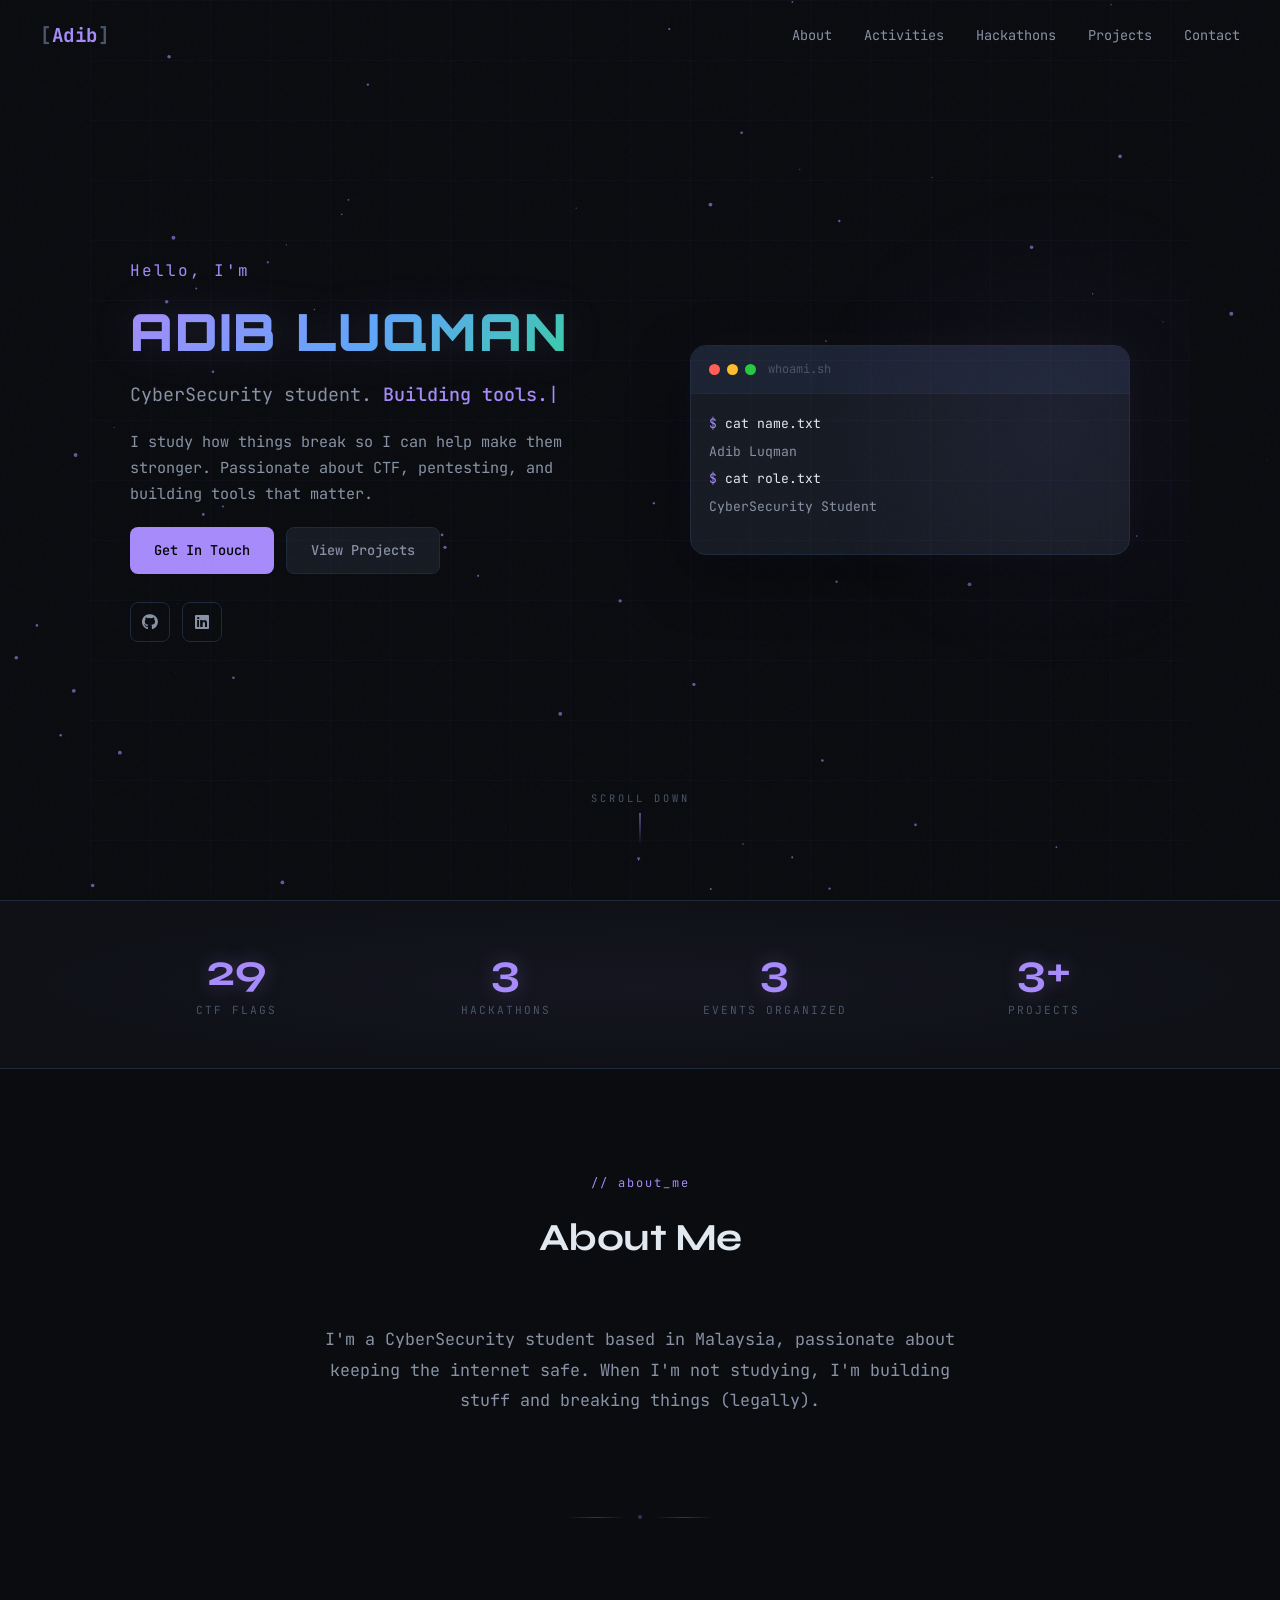
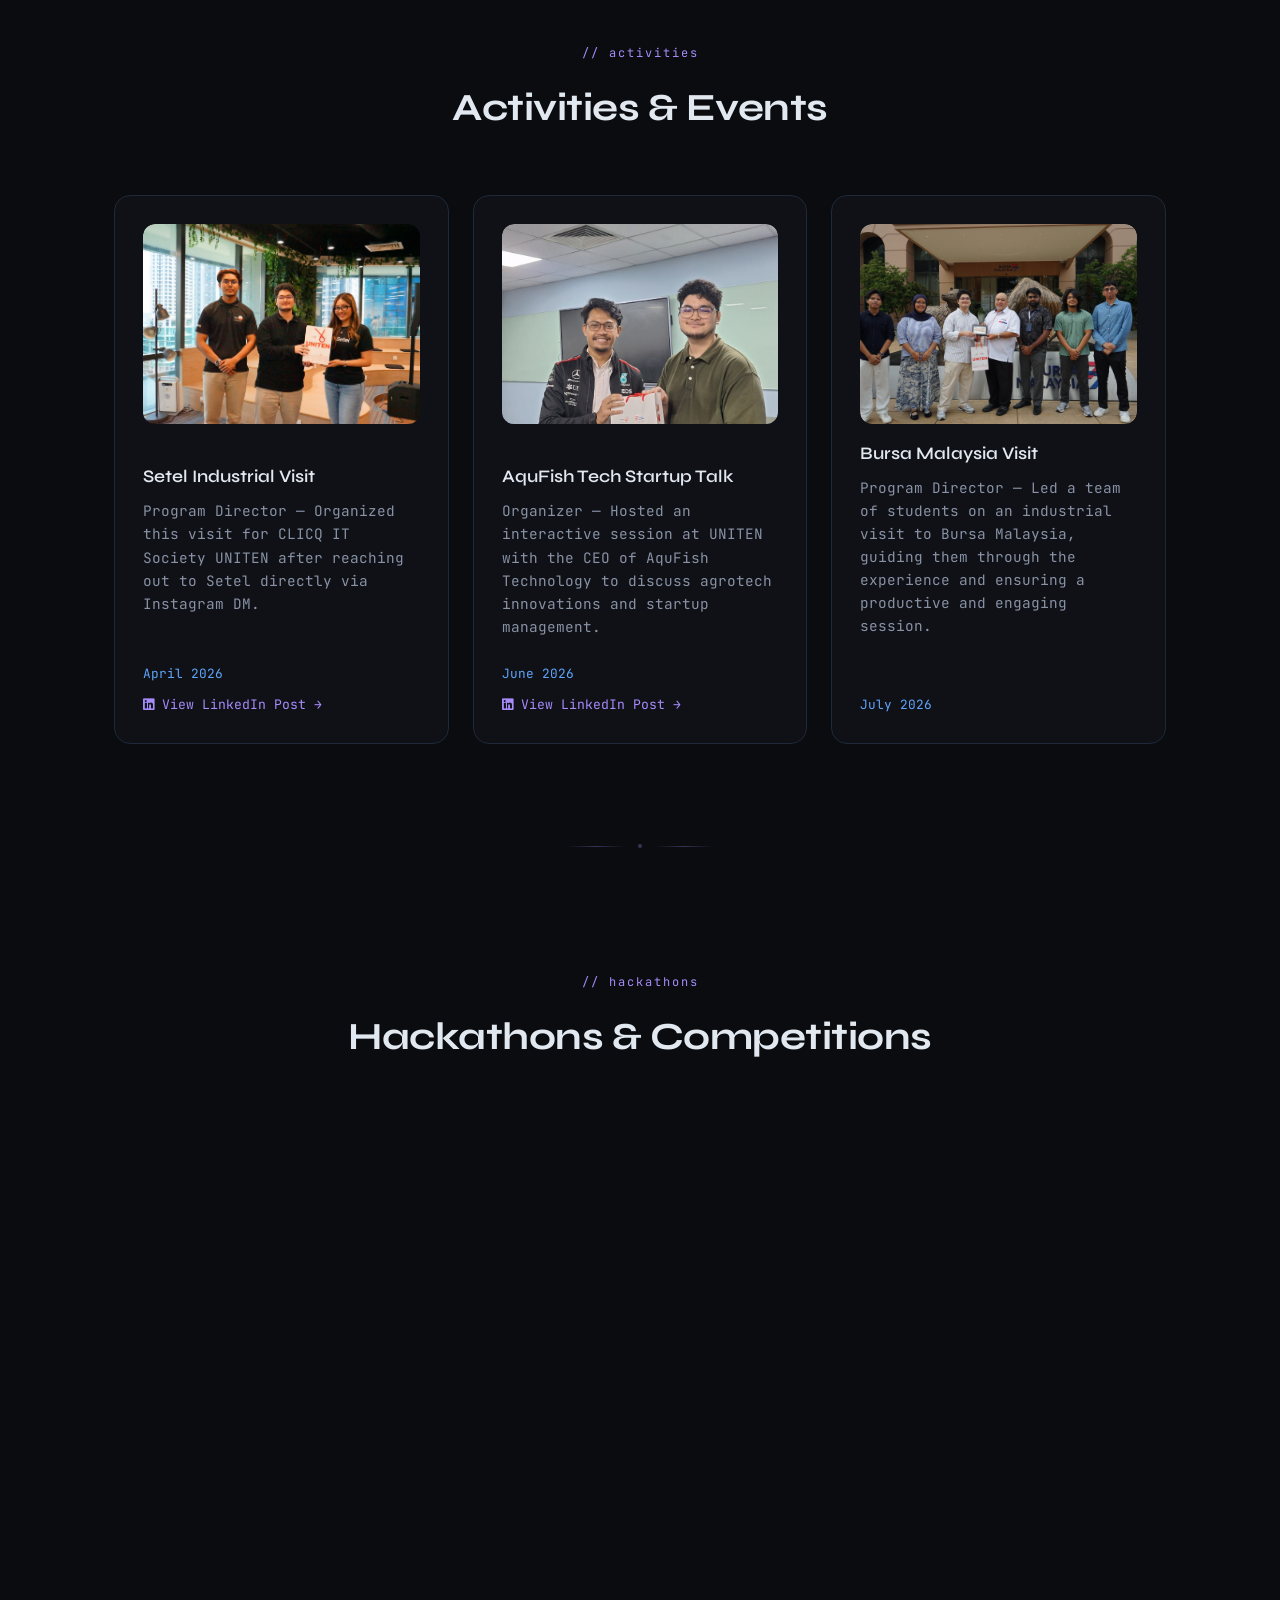
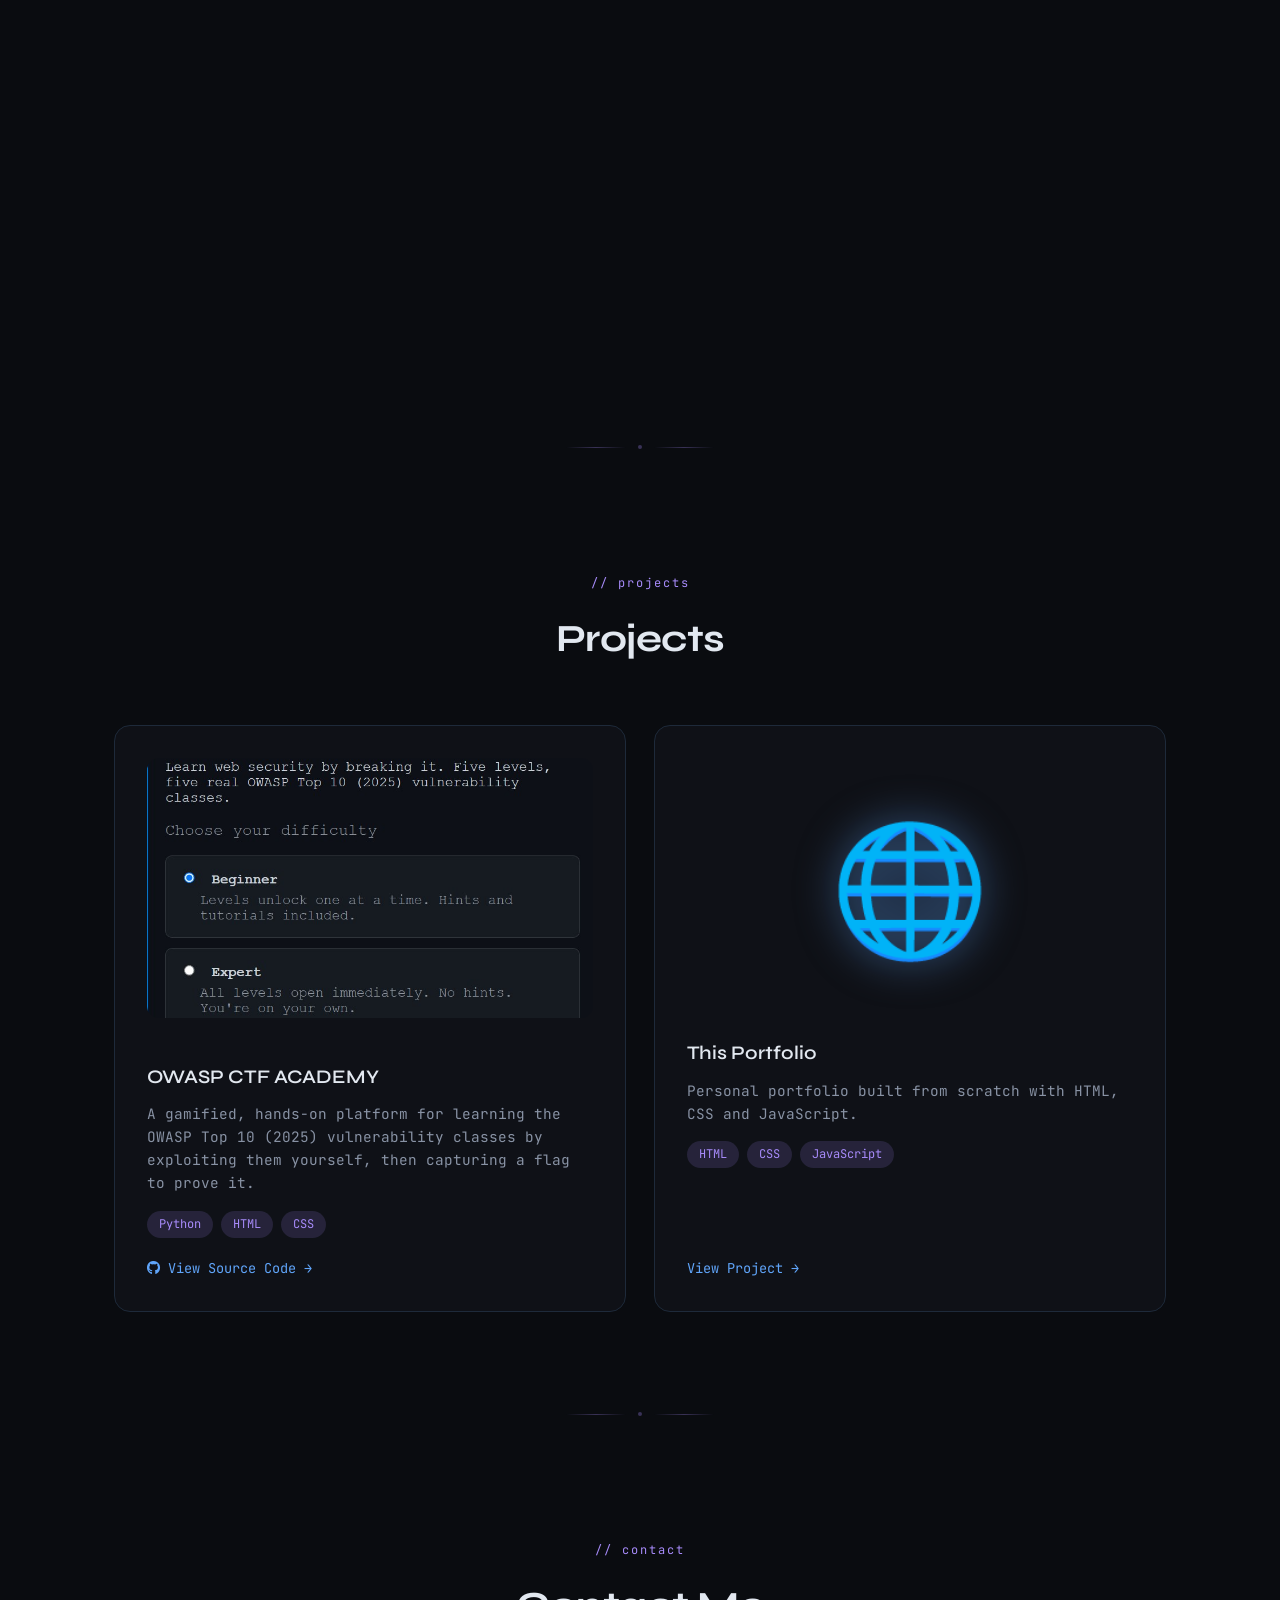
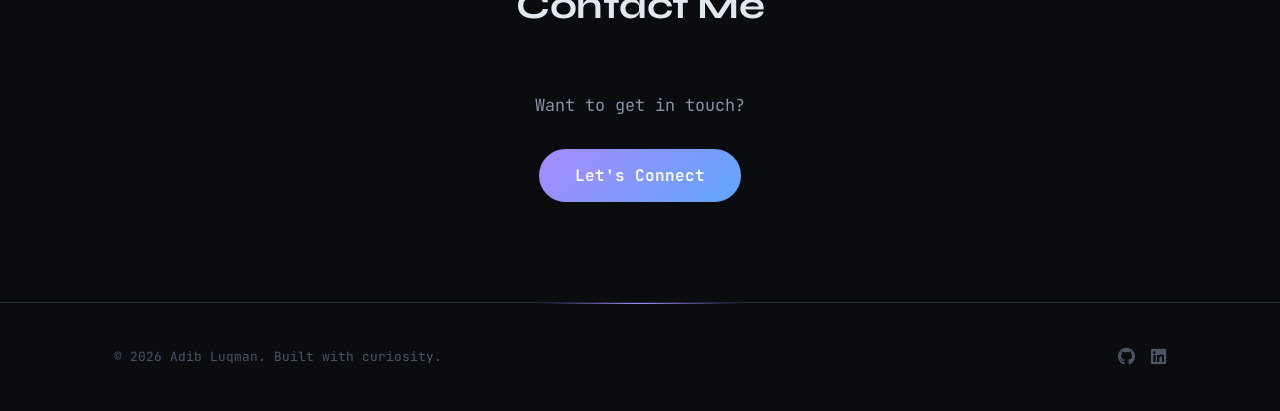
==== index.html @ 36856314 "Fix Supervity caption to Finalist" ====
<!DOCTYPE html>
<html lang="en">
<head>
  <meta charset="UTF-8">
  <meta name="viewport" content="width=device-width, initial-scale=1.0">
  <title>Adib — CyberSecurity Student</title>
  <meta name="description" content="Adib Luqman — CyberSecurity student, CTF player, and builder. Based in Malaysia.">
  <link rel="preconnect" href="https://fonts.googleapis.com">
  <link rel="preconnect" href="https://fonts.gstatic.com" crossorigin>
  <link href="https://fonts.googleapis.com/css2?family=Orbitron:wght@400;500;700;800;900&family=JetBrains+Mono:wght@400;500;700&family=Syne:wght@400;600;700;800&display=swap" rel="stylesheet">
  <link rel="stylesheet" href="https://cdnjs.cloudflare.com/ajax/libs/font-awesome/6.5.0/css/all.min.css">
  <link rel="stylesheet" href="style.css">
</head>
<body>
  <nav id="navbar">
    <span class="logo">Adib</span>
    <div class="nav-links" id="navLinks">
      <a href="#about">About</a>
      <a href="#activities">Activities</a>
      <a href="#hackathons">Hackathons</a>
      <a href="#projects">Projects</a>
      <a href="#contact">Contact</a>
    </div>
    <button class="hamburger" id="hamburger" aria-label="Toggle menu">
      <span></span>
      <span></span>
      <span></span>
    </button>
  </nav>

  <canvas id="particles"></canvas>

  <!-- HERO -->
  <section class="hero" id="hero">
    <div class="hero-grid">
      <div class="hero-text">
        <span class="hero-greeting">Hello, I'm</span>
        <h1 class="hero-name">Adib Luqman</h1>
        <p class="hero-title">CyberSecurity student. <span class="typewriter-text" id="typewriter"></span><span class="typewriter-cursor">|</span></p>
        <p class="hero-bio">I study how things break so I can help make them stronger. Passionate about CTF, pentesting, and building tools that matter.</p>
        <div class="hero-buttons">
          <a href="#contact" class="btn btn-primary">Get In Touch</a>
          <a href="#projects" class="btn btn-ghost">View Projects</a>
        </div>
        <div class="hero-social">
          <a href="https://github.com/SalmonIsFish" class="social-link" target="_blank"><i class="fab fa-github"></i></a>
          <a href="https://www.linkedin.com/in/adib-luqman-b63683273/" class="social-link" target="_blank"><i class="fab fa-linkedin"></i></a>
        </div>
      </div>
      <div class="hero-terminal">
        <div class="terminal-window">
          <div class="terminal-header">
            <div class="terminal-dots">
              <span class="dot dot-red"></span>
              <span class="dot dot-yellow"></span>
              <span class="dot dot-green"></span>
            </div>
            <span class="terminal-title">whoami.sh</span>
          </div>
          <div class="terminal-body" id="terminalBody"></div>
        </div>
      </div>
    </div>
    <div class="scroll-hint">
      scroll down
      <span class="scroll-hint-line"></span>
      <span class="scroll-hint-arrow">&#9662;</span>
    </div>
  </section>

  <!-- STATS BAR -->
  <div class="stats-bar">
    <div class="container stats-grid">
      <div class="fade-in-element">
        <div class="stat-number">29</div>
        <div class="stat-label">CTF Flags</div>
      </div>
      <div class="fade-in-element">
        <div class="stat-number">3</div>
        <div class="stat-label">Hackathons</div>
      </div>
      <div class="fade-in-element">
        <div class="stat-number">3</div>
        <div class="stat-label">Events Organized</div>
      </div>
      <div class="fade-in-element">
        <div class="stat-number">3+</div>
        <div class="stat-label">Projects</div>
      </div>
    </div>
  </div>

  <!-- ABOUT -->
  <section id="about">
    <div class="section-header fade-in-element">
      <span class="section-tag">// about_me</span>
      <h2 class="section-title">About Me</h2>
    </div>
    <p class="fade-in-element">
      I'm a CyberSecurity student based in Malaysia, passionate about 
      keeping the internet safe. When I'm not studying, I'm building 
      stuff and breaking things (legally).
    </p>
  </section>

  <div class="section-divider"><span></span></div>

  <!-- ACTIVITIES -->
  <section id="activities">
    <div class="section-header fade-in-element">
      <span class="section-tag">// activities</span>
      <h2 class="section-title">Activities & Events</h2>
    </div>
    <div class="activity-grid">
      <div class="activity-card fade-in-element">
        <div class="activity-img-wrapper lightbox-trigger" data-group="activities" data-caption="Setel Industrial Visit">
          <img src="setel-event.jpeg" alt="Setel Industrial Visit" class="activity-img">
          <div class="activity-overlay">
            <i class="fas fa-expand"></i>
            <span>View Photo</span>
          </div>
        </div>
        <h3>Setel Industrial Visit</h3>
        <p>Program Director — Organized this visit for CLICQ IT Society UNITEN after reaching out to Setel directly via Instagram DM.</p>
        <span class="activity-date">April 2026</span>
        <a href="https://www.linkedin.com/feed/update/urn:li:activity:7366636456304306176/" target="_blank" class="activity-link"><i class="fab fa-linkedin"></i> View LinkedIn Post &#8594;</a>
      </div>

      <div class="activity-card fade-in-element">
        <div class="activity-img-wrapper lightbox-trigger" data-group="activities" data-caption="AquFish Tech Startup Talk">
          <img src="aqufish-talk.png" alt="AquFish Technology Startup Talk at UNITEN" class="activity-img">
          <div class="activity-overlay">
            <i class="fas fa-expand"></i>
            <span>View Photo</span>
          </div>
        </div>
        <h3>AquFish Tech Startup Talk</h3>
        <p>Organizer — Hosted an interactive session at UNITEN with the CEO of AquFish Technology to discuss agrotech innovations and startup management.</p>
        <span class="activity-date">June 2026</span>
        <a href="https://www.linkedin.com/feed/update/urn:li:activity:7478730543300452352/" target="_blank" class="activity-link"><i class="fab fa-linkedin"></i> View LinkedIn Post &#8594;</a>
      </div>

      <div class="activity-card fade-in-element">
        <div class="bursa-scroll">
          <img src="Bursa1.JPG" alt="Bursa Malaysia industrial visit" class="activity-img lightbox-trigger" data-group="bursa" data-caption="Bursa Malaysia Visit">
          <img src="Bursa2.JPG" alt="Bursa Malaysia visit group photo" class="activity-img lightbox-trigger" data-group="bursa" data-caption="Bursa Malaysia Group Photo">
        </div>
        <h3>Bursa Malaysia Visit</h3>
        <p>Program Director — Led a team of students on an industrial visit to Bursa Malaysia, guiding them through the experience and ensuring a productive and engaging session.</p>
        <span class="activity-date">July 2026</span>
      </div>
    </div>
  </section>

  <div class="section-divider"><span></span></div>

  <!-- HACKATHONS -->
  <section id="hackathons">
    <div class="section-header fade-in-element">
      <span class="section-tag">// hackathons</span>
      <h2 class="section-title">Hackathons & Competitions</h2>
    </div>
    <div class="hackathon-grid">
      <div class="hackathon-card fade-in-element">
        <div class="activity-img-wrapper lightbox-trigger" data-group="hackathons" data-caption="Supervity Hackathon — Finalist">
          <img src="SupervityHackhaton.jpg" alt="Supervity Hackathon Project" class="project-img">
          <div class="activity-overlay">
            <i class="fas fa-expand"></i>
            <span>View Photo</span>
          </div>
        </div>
        <div class="hackathon-header">
          <span class="hackathon-icon">&#129302;</span>
          <div>
            <h3>Supervity Hackathon</h3>
            <span class="hackathon-team">Team Gamabunta</span>
          </div>
        </div>
        <p>An AI-powered command center for automating business processes with multi-agent orchestration. Built with FastAPI, Next.js, PostgreSQL, and Docker — featuring real-time dashboards, AI policy evaluation, and human-in-the-loop exception handling.</p>
        <div class="project-tags">
          <span>Python</span>
          <span>FastAPI</span>
          <span>Next.js</span>
          <span>PostgreSQL</span>
          <span>Docker</span>
        </div>
        <a href="https://github.com/SalmonIsFish/Gamabunta_SupervityHackhaton" target="_blank"><i class="fab fa-github"></i> View Source Code &#8594;</a>
      </div>

      <div class="hackathon-card fade-in-element">
        <div class="activity-img-wrapper lightbox-trigger" data-group="hackathons" data-caption="UCSI Hackathon — CTF Agent">
          <img src="UCSI_Hackhaton.jpg" alt="UCSI Hackathon Project" class="project-img">
          <div class="activity-overlay">
            <i class="fas fa-expand"></i>
            <span>View Photo</span>
          </div>
        </div>
        <div class="hackathon-header">
          <span class="hackathon-icon">&#127988;</span>
          <div>
            <h3>UCSI Hackathon</h3>
            <span class="hackathon-team">Team Gamabunta</span>
          </div>
        </div>
        <p>An autonomous CTF-solving agent built on LangGraph — combining LLM reasoning with a bounded tool-use loop, 14 vetted technique packs, and a Next.js dashboard. Captured 29 real flags across picoCTF, HackTheBox, and live competition challenges.</p>
        <div class="project-tags">
          <span>Python</span>
          <span>LangGraph</span>
          <span>Next.js</span>
          <span>LLM</span>
          <span>FastAPI</span>
        </div>
        <a href="https://github.com/SalmonIsFish/CTF_Hackhaton" target="_blank"><i class="fab fa-github"></i> View Source Code &#8594;</a>
      </div>

      <div class="hackathon-card fade-in-element">
        <div class="activity-img-wrapper lightbox-trigger" data-group="hackathons" data-caption="PromptQuest Hackathon — Sustainability Track">
          <img src="proC-hackahton.jpeg" alt="PromptQuest Hackathon Project" class="project-img">
          <div class="activity-overlay">
            <i class="fas fa-expand"></i>
            <span>View Photo</span>
          </div>
        </div>
        <div class="hackathon-header">
          <span class="hackathon-icon">&#9851;&#65039;</span>
          <div>
            <h3>PromptQuest Hackathon</h3>
            <span class="hackathon-team">Sustainability Track</span>
          </div>
        </div>
        <p>An AI-powered decision-support dashboard for Waste-to-Energy plant operations, built for the PromptQuest Hackathon under the Sustainability category.</p>
        <div class="project-tags">
          <span>Python</span>
          <span>HTML</span>
          <span>CSS</span>
          <span>JavaScript</span>
        </div>
        <a href="https://github.com/SalmonIsFish/wte-platform" target="_blank"><i class="fab fa-github"></i> View Source Code &#8594;</a>
      </div>
    </div>
  </section>

  <div class="section-divider"><span></span></div>

  <!-- PROJECTS -->
  <section id="projects">
    <div class="section-header fade-in-element">
      <span class="section-tag">// projects</span>
      <h2 class="section-title">Projects</h2>
    </div>
    <div class="project-grid">
      <div class="project-card fade-in-element">
        <div class="activity-img-wrapper lightbox-trigger" data-group="projects" data-caption="OWASP CTF Academy">
          <img src="owasp-ctf.jpeg" alt="OWASP CTF ACADEMY Project" class="project-img">
          <div class="activity-overlay">
            <i class="fas fa-expand"></i>
            <span>View Photo</span>
          </div>
        </div>
        <h3>OWASP CTF ACADEMY</h3>
        <p>A gamified, hands-on platform for learning the OWASP Top 10 (2025) vulnerability classes by exploiting them yourself, then capturing a flag to prove it.</p>
        <div class="project-tags">
          <span>Python</span>
          <span>HTML</span>
          <span>CSS</span>
        </div>
        <a href="https://github.com/SalmonIsFish/owasp-ctf-academy" target="_blank"><i class="fab fa-github"></i> View Source Code &#8594;</a>
      </div>

      <div class="project-card fade-in-element">
        <div class="project-emoji">&#127760;</div>
        <h3>This Portfolio</h3>
        <p>Personal portfolio built from scratch with HTML, CSS and JavaScript.</p>
        <div class="project-tags">
          <span>HTML</span>
          <span>CSS</span>
          <span>JavaScript</span>
        </div>
        <a href="https://github.com/SalmonIsFish" target="_blank">View Project &#8594;</a>
      </div>
    </div>
  </section>

  <div class="section-divider"><span></span></div>

  <!-- CONTACT -->
  <section id="contact">
    <div class="section-header fade-in-element">
      <span class="section-tag">// contact</span>
      <h2 class="section-title">Contact Me</h2>
    </div>
    <p class="fade-in-element">Want to get in touch?</p>
    <button id="contact-btn" class="btn btn-primary fade-in-element">Let's Connect</button>

    <div id="contact-reveal" class="contact-reveal hidden">
      <p>Email me at:</p>
      <a href="mailto:adibluqman117@gmail.com" class="contact-email">adibluqman117@gmail.com</a>
    </div>
  </section>

  <!-- FOOTER -->
  <footer class="footer">
    <div class="container footer-inner">
      <p class="footer-copy">&copy; 2026 Adib Luqman. Built with curiosity.</p>
      <div class="footer-links">
        <a href="https://github.com/SalmonIsFish" target="_blank"><i class="fab fa-github"></i></a>
        <a href="https://www.linkedin.com/in/adib-luqman-b63683273/" target="_blank"><i class="fab fa-linkedin"></i></a>
      </div>
    </div>
  </footer>

  <!-- GAME MODAL -->
  <div id="game-modal" class="modal hidden">
    <div class="modal-box">
      <h2>Wanna play a game?</h2>
      <p>Score 20 points to unlock my contact info!</p>
      <div class="modal-buttons">
        <button id="play-btn">Yes, let's go!</button>
        <button id="skip-btn">No thanks, just give me the info</button>
      </div>
    </div>
  </div>

  <!-- GAME CONTAINER -->
  <div id="game-container" class="hidden">
    <div id="game-score">Score: <span id="score-value">0</span> / 20</div>
    <div id="game-instructions">Move: WASD or Arrows | Shoot: Spacebar</div>
    <canvas id="game-canvas"></canvas>
    <button id="close-game">&#10005;</button>
  </div>

  <!-- Lightbox -->
  <div class="lightbox" id="lightbox">
    <button class="lightbox-close" id="lightbox-close">&times;</button>
    <button class="lightbox-prev" id="lightbox-prev">&#10094;</button>
    <button class="lightbox-next" id="lightbox-next">&#10095;</button>
    <div class="lightbox-content">
      <img class="lightbox-img" id="lightbox-img" src="" alt="">
    </div>
    <div class="lightbox-caption" id="lightbox-caption"></div>
    <div class="lightbox-thumbs" id="lightbox-thumbs"></div>
    <div class="lightbox-counter" id="lightbox-counter"></div>
  </div>

  <script src="script.js"></script>
</body>
</html>
---- style.css ----
@import url('https://fonts.googleapis.com/css2?family=Orbitron:wght@400;500;700;800;900&family=JetBrains+Mono:wght@400;500;700&family=Syne:wght@400;600;700;800&display=swap');

:root {
  --bg: #0a0c10;
  --bg-2: #0f1117;
  --bg-3: #161b24;
  --bg-4: #1c2333;
  --accent: #a78bfa;
  --accent-2: #60a5fa;
  --accent-dim: rgba(167, 139, 250, 0.15);
  --gold: #fbbf24;
  --text: #e2e8f0;
  --text-2: #8892a4;
  --text-3: #4a5568;
  --border: #1e2a3a;
  --border-2: #2d3748;
  --font-display: 'Syne', sans-serif;
  --font-mono: 'JetBrains Mono', monospace;
  --font-matrix: 'Orbitron', sans-serif;
  --nav-height: 72px;
  --radius: 8px;
  --radius-lg: 16px;
  --trans: 0.2s ease;
  --trans-slow: 0.4s ease;
}

*, *::before, *::after {
  margin: 0;
  padding: 0;
  box-sizing: border-box;
}

html {
  scroll-behavior: smooth;
}

body {
  background-color: var(--bg);
  color: var(--text);
  font-family: var(--font-mono);
  font-size: 1rem;
  line-height: 1.6;
  -webkit-font-smoothing: antialiased;
  position: relative;
}
body::after {
  content: '';
  position: fixed;
  inset: 0;
  background-image: url("data:image/svg+xml,%3Csvg viewBox='0 0 256 256' xmlns='http://www.w3.org/2000/svg'%3E%3Cfilter id='n'%3E%3CfeTurbulence type='fractalNoise' baseFrequency='0.9' numOctaves='4' stitchTiles='stitch'/%3E%3C/filter%3E%3Crect width='100%25' height='100%25' filter='url(%23n)' opacity='0.03'/%3E%3C/svg%3E");
  pointer-events: none;
  z-index: 0;
  opacity: 0.4;
}

a, a:visited, a:hover, a:active {
  color: inherit;
  text-decoration: none;
}

.container {
  max-width: 1100px;
  margin: 0 auto;
  padding: 0 24px;
}

/* ===== SCROLL FADE-IN ===== */
.fade-in-element {
  opacity: 0;
  transform: translateY(20px);
  transition: opacity 0.6s ease, transform 0.6s ease;
}
.fade-in-element.visible {
  opacity: 1;
  transform: translateY(0);
}

/* ===== NAVBAR ===== */
nav {
  position: fixed;
  top: 0;
  width: 100%;
  height: var(--nav-height);
  padding: 0 40px;
  display: flex;
  justify-content: space-between;
  align-items: center;
  z-index: 100;
  background: transparent;
  transition: background var(--trans-slow), border-color var(--trans-slow), backdrop-filter var(--trans-slow);
  border-bottom: 1px solid transparent;
}
nav.scrolled {
  background: rgba(10, 12, 16, 0.85);
  backdrop-filter: blur(12px);
  border-bottom: 1px solid var(--border);
}

.logo {
  font-family: var(--font-mono);
  font-size: 1.2rem;
  font-weight: 700;
  color: var(--accent);
  letter-spacing: -0.5px;
}
.logo::before { content: '['; color: var(--text-3); }
.logo::after { content: ']'; color: var(--text-3); }

.nav-links {
  display: flex;
  gap: 32px;
  align-items: center;
}
.nav-links a {
  font-family: var(--font-mono);
  font-size: 0.85rem;
  color: var(--text-2);
  transition: color var(--trans);
  position: relative;
}
.nav-links a::after {
  content: '';
  position: absolute;
  bottom: -4px;
  left: 0;
  width: 0;
  height: 1px;
  background: var(--accent);
  transition: width var(--trans);
}
.nav-links a:hover { color: var(--text); }
.nav-links a:hover::after { width: 100%; }

.hamburger {
  display: none;
  flex-direction: column;
  gap: 5px;
  cursor: pointer;
  background: none;
  border: none;
  padding: 4px;
  z-index: 110;
}
.hamburger span {
  display: block;
  width: 24px;
  height: 2px;
  background: var(--text);
  transition: transform var(--trans), opacity var(--trans);
}
.hamburger.open span:nth-child(1) { transform: translateY(7px) rotate(45deg); }
.hamburger.open span:nth-child(2) { opacity: 0; }
.hamburger.open span:nth-child(3) { transform: translateY(-7px) rotate(-45deg); }

/* ===== PARTICLES ===== */
#particles {
  position: fixed;
  top: 0;
  left: 0;
  width: 100%;
  height: 100%;
  z-index: -1;
}

/* ===== HERO ===== */
.hero {
  position: relative;
  min-height: 100vh;
  display: flex;
  align-items: center;
  padding: 0 40px;
  overflow: hidden;
}
.hero::before {
  content: '';
  position: absolute;
  inset: 0;
  background-image:
    linear-gradient(rgba(167, 139, 250, 0.03) 1px, transparent 1px),
    linear-gradient(90deg, rgba(167, 139, 250, 0.03) 1px, transparent 1px);
  background-size: 60px 60px;
  pointer-events: none;
}
.hero::after {
  content: '';
  position: absolute;
  top: 20%;
  right: -10%;
  width: 500px;
  height: 500px;
  background: radial-gradient(circle, rgba(167, 139, 250, 0.06) 0%, transparent 70%);
  pointer-events: none;
  border-radius: 50%;
}
.hero-grid {
  display: grid;
  grid-template-columns: 1fr 1fr;
  gap: 60px;
  align-items: center;
  width: 100%;
  max-width: 1100px;
  margin: 0 auto;
}
.hero-text {
  display: flex;
  flex-direction: column;
  gap: 20px;
}
.hero-greeting {
  font-family: var(--font-mono);
  font-size: 1rem;
  color: var(--accent);
  letter-spacing: 2px;
}
.hero-name {
  font-family: var(--font-matrix);
  font-size: 3.2rem;
  font-weight: 900;
  line-height: 1.1;
  letter-spacing: 2px;
  text-transform: uppercase;
  background: linear-gradient(135deg, var(--accent), var(--accent-2), #34d399);
  -webkit-background-clip: text;
  -webkit-text-fill-color: transparent;
  background-clip: text;
  text-shadow: none;
  filter: drop-shadow(0 0 20px rgba(167, 139, 250, 0.15));
}
.hero-title {
  font-size: 1.15rem;
  color: var(--text-2);
}
.hero-title .typewriter-text {
  color: var(--accent);
  font-weight: 500;
}
.hero-title .typewriter-cursor {
  color: var(--accent);
  animation: blink 0.7s infinite;
}
.hero-bio {
  font-size: 0.95rem;
  color: var(--text-2);
  max-width: 440px;
  line-height: 1.7;
}
.hero-buttons {
  display: flex;
  gap: 12px;
  flex-wrap: wrap;
}
.hero-social {
  display: flex;
  gap: 12px;
  margin-top: 8px;
}
.social-link {
  width: 40px;
  height: 40px;
  display: flex;
  align-items: center;
  justify-content: center;
  border: 1px solid var(--border);
  border-radius: var(--radius);
  color: var(--text-2);
  font-size: 1rem;
  transition: all var(--trans);
}
.social-link:hover {
  border-color: var(--accent);
  color: var(--accent);
  transform: translateY(-2px);
}

/* Scroll hint */
.scroll-hint {
  position: absolute;
  bottom: 30px;
  left: 50%;
  transform: translateX(-50%);
  display: flex;
  flex-direction: column;
  align-items: center;
  gap: 6px;
  color: var(--text-3);
  font-size: 0.65rem;
  letter-spacing: 3px;
  text-transform: uppercase;
  animation: floatUpDown 2s ease-in-out infinite;
}
.scroll-hint-line {
  width: 1px;
  height: 32px;
  background: linear-gradient(to bottom, var(--accent), transparent);
  animation: scrollLine 2s ease-in-out infinite;
}
.scroll-hint-arrow {
  font-size: 0.75rem;
  color: var(--accent);
  opacity: 0.6;
}
@keyframes floatUpDown {
  0%, 100% { transform: translateX(-50%) translateY(0px); opacity: 0.4; }
  50% { transform: translateX(-50%) translateY(-8px); opacity: 0.8; }
}
@keyframes scrollLine {
  0% { opacity: 0; transform: scaleY(0); transform-origin: top; }
  50% { opacity: 1; transform: scaleY(1); transform-origin: top; }
  100% { opacity: 0; transform: scaleY(1); transform-origin: bottom; }
}
@keyframes blink {
  0%, 100% { opacity: 1; }
  50% { opacity: 0; }
}

/* ===== TERMINAL ===== */
.hero-terminal {
  display: flex;
  justify-content: center;
  align-items: center;
}
.terminal-window {
  width: 100%;
  max-width: 440px;
  background: var(--bg-3);
  border: 1px solid var(--border);
  border-radius: var(--radius-lg);
  overflow: hidden;
  box-shadow: 0 20px 60px rgba(0, 0, 0, 0.4), 0 0 40px rgba(167, 139, 250, 0.05);
}
.terminal-header {
  display: flex;
  align-items: center;
  gap: 12px;
  padding: 14px 18px;
  background: var(--bg-4);
  border-bottom: 1px solid var(--border);
}
.terminal-dots {
  display: flex;
  gap: 7px;
}
.dot {
  width: 11px;
  height: 11px;
  border-radius: 50%;
}
.dot-red { background: #ff5f57; }
.dot-yellow { background: #febc2e; }
.dot-green { background: #28c840; }
.terminal-title {
  font-family: var(--font-mono);
  font-size: 0.75rem;
  color: var(--text-3);
}
.terminal-body {
  padding: 18px;
  font-family: var(--font-mono);
  font-size: 0.82rem;
  line-height: 1.8;
  min-height: 160px;
}
.terminal-line {
  margin-bottom: 4px;
  opacity: 0;
  transform: translateY(5px);
  transition: opacity 0.3s ease, transform 0.3s ease;
}
.terminal-line.show {
  opacity: 1;
  transform: translateY(0);
}
.terminal-prompt {
  color: var(--accent);
}
.terminal-cmd {
  color: var(--text);
}
.terminal-output {
  color: var(--text-2);
  padding-left: 0;
}

/* ===== BUTTONS ===== */
.btn {
  display: inline-flex;
  align-items: center;
  gap: 8px;
  padding: 12px 24px;
  border-radius: var(--radius);
  font-family: var(--font-mono);
  font-size: 0.85rem;
  font-weight: 500;
  transition: all var(--trans);
  border: none;
  cursor: pointer;
}
.btn-primary {
  background: var(--accent);
  color: #000;
}
.btn-primary:hover {
  background: #fff;
  color: #000;
  transform: translateY(-2px);
  box-shadow: 0 8px 24px rgba(167, 139, 250, 0.3);
}
.btn-secondary {
  background: transparent;
  color: var(--accent);
  border: 1px solid var(--accent);
}
.btn-secondary:hover {
  background: var(--accent-dim);
  transform: translateY(-2px);
}
.btn-ghost {
  background: var(--bg-3);
  color: var(--text-2);
  border: 1px solid var(--border);
}
.btn-ghost:hover {
  border-color: var(--accent);
  color: var(--accent);
  transform: translateY(-2px);
}

/* ===== STATS BAR ===== */
.stats-bar {
  background: var(--bg-2);
  border-top: 1px solid var(--border);
  border-bottom: 1px solid var(--border);
  padding: 48px 0;
  position: relative;
}
.stats-bar::before {
  content: '';
  position: absolute;
  inset: 0;
  background: radial-gradient(ellipse at center, rgba(167, 139, 250, 0.04) 0%, transparent 70%);
  pointer-events: none;
}
.stats-grid {
  display: grid;
  grid-template-columns: repeat(4, 1fr);
  gap: 24px;
  text-align: center;
}
.stat-number {
  font-family: var(--font-display);
  font-size: 2.8rem;
  font-weight: 700;
  color: var(--accent);
  line-height: 1;
  text-shadow: 0 0 20px rgba(167, 139, 250, 0.3);
}
.stat-label {
  font-family: var(--font-mono);
  font-size: 0.7rem;
  color: var(--text-3);
  text-transform: uppercase;
  letter-spacing: 2px;
  margin-top: 8px;
}

/* ===== SECTION HEADERS ===== */
.section-header {
  text-align: center;
  margin-bottom: 56px;
}
.section-tag {
  display: inline-block;
  font-family: var(--font-mono);
  font-size: 0.75rem;
  color: var(--accent);
  margin-bottom: 14px;
  letter-spacing: 2px;
  text-transform: lowercase;
}
.section-title {
  font-family: var(--font-display);
  font-size: 2.4rem;
  font-weight: 700;
  color: var(--text);
  letter-spacing: -0.5px;
}

/* Section divider decoration */
.section-divider {
  display: flex;
  align-items: center;
  justify-content: center;
  gap: 12px;
  padding: 0 0 20px;
  opacity: 0.3;
}
.section-divider::before,
.section-divider::after {
  content: '';
  width: 60px;
  height: 1px;
  background: linear-gradient(90deg, transparent, var(--accent), transparent);
}
.section-divider span {
  width: 4px;
  height: 4px;
  background: var(--accent);
  border-radius: 50%;
}

/* ===== SECTIONS COMMON ===== */
section {
  max-width: 1100px;
  margin: 0 auto;
  padding: 100px 24px;
}

/* ===== ABOUT ===== */
#about {
  max-width: 700px;
  text-align: center;
}
#about p {
  font-size: 1.05rem;
  line-height: 1.8;
  color: var(--text-2);
}

/* ===== ACTIVITIES ===== */
.activity-grid {
  display: grid;
  grid-template-columns: repeat(auto-fit, minmax(260px, 1fr));
  gap: 24px;
}
.activity-card {
  background: var(--bg-2);
  border: 1px solid var(--border);
  border-radius: var(--radius-lg);
  padding: 28px;
  position: relative;
  overflow: hidden;
  transition: transform var(--trans-slow), border-color var(--trans-slow), box-shadow var(--trans-slow);
  display: flex;
  flex-direction: column;
}
.activity-card:hover {
  box-shadow: 0 12px 40px rgba(0, 0, 0, 0.3);
}
.activity-card::before {
  content: '';
  position: absolute;
  top: 0; left: 0; right: 0;
  height: 2px;
  background: linear-gradient(90deg, transparent, var(--accent), transparent);
  opacity: 0;
  transition: opacity var(--trans);
}
.activity-card:hover {
  transform: translateY(-4px);
  border-color: rgba(167, 139, 250, 0.3);
}
.activity-card:hover::before { opacity: 1; }

.activity-card h3 {
  font-family: var(--font-display);
  font-size: 1.1rem;
  font-weight: 600;
  color: var(--text);
  margin-bottom: 8px;
}
.activity-card p {
  font-size: 0.9rem;
  color: var(--text-2);
  line-height: 1.6;
  margin-bottom: 10px;
}
.activity-date {
  font-size: 0.8rem;
  color: var(--accent-2);
  margin-top: auto;
  padding-top: 16px;
}
.activity-link {
  display: inline-block;
  margin-top: 10px;
  color: var(--accent);
  font-family: var(--font-mono);
  font-size: 0.82rem;
  transition: color var(--trans);
}
.activity-link:hover { color: var(--gold); }

/* Bursa scrollable images */
.bursa-scroll {
  display: flex;
  gap: 12px;
  overflow-x: auto;
  scroll-snap-type: x mandatory;
  margin-bottom: 16px;
  border-radius: 12px;
  scrollbar-width: thin;
  scrollbar-color: var(--accent) var(--bg-3);
}
.bursa-scroll::-webkit-scrollbar {
  height: 4px;
}
.bursa-scroll::-webkit-scrollbar-track {
  background: var(--bg-3);
  border-radius: 4px;
}
.bursa-scroll::-webkit-scrollbar-thumb {
  background: var(--accent);
  border-radius: 4px;
}
.bursa-scroll .activity-img {
  min-width: 100%;
  scroll-snap-align: start;
  border-radius: 12px;
  margin-bottom: 0;
}

.activity-img {
  width: 100%;
  height: 200px;
  object-fit: cover;
  border-radius: 12px;
  margin-bottom: 16px;
  transition: transform var(--trans-slow);
}
.activity-img-wrapper:hover .activity-img {
  transform: scale(1.03);
}
.activity-img-wrapper {
  position: relative;
  display: block;
  border-radius: 12px;
  overflow: hidden;
  margin-bottom: 16px;
}
.activity-img-wrapper::after {
  content: '';
  position: absolute;
  inset: 0;
  background: linear-gradient(to top, rgba(10, 12, 16, 0.4) 0%, transparent 50%);
  pointer-events: none;
  opacity: 0;
  transition: opacity var(--trans-slow);
}
.activity-img-wrapper:hover::after { opacity: 1; }
.activity-overlay {
  position: absolute;
  top: 0; left: 0;
  width: 100%; height: 100%;
  background: rgba(10, 10, 10, 0.75);
  display: flex;
  flex-direction: column;
  align-items: center;
  justify-content: center;
  gap: 8px;
  opacity: 0;
  transition: opacity var(--trans);
  color: white;
  font-size: 0.95rem;
}
.activity-overlay i {
  font-size: 1.8rem;
  color: var(--accent-2);
}
.activity-img-wrapper:hover .activity-overlay { opacity: 1; }

/* ===== HACKATHONS ===== */
.hackathon-grid {
  display: grid;
  grid-template-columns: repeat(auto-fit, minmax(320px, 1fr));
  gap: 28px;
}
.hackathon-card {
  background: var(--bg-2);
  border: 1px solid var(--border);
  border-radius: var(--radius-lg);
  padding: 36px;
  text-align: left;
  position: relative;
  overflow: hidden;
  transition: transform var(--trans-slow), border-color var(--trans-slow), box-shadow var(--trans-slow);
  display: flex;
  flex-direction: column;
}
.hackathon-card:hover {
  box-shadow: 0 12px 40px rgba(0, 0, 0, 0.3);
}
.hackathon-card::before {
  content: '';
  position: absolute;
  top: 0; left: 0; right: 0;
  height: 2px;
  background: linear-gradient(90deg, transparent, var(--gold), transparent);
  opacity: 0;
  transition: opacity var(--trans);
}
.hackathon-card:hover {
  transform: translateY(-4px);
  border-color: rgba(251, 191, 36, 0.3);
}
.hackathon-card:hover::before { opacity: 1; }

.hackathon-header {
  display: flex;
  align-items: center;
  gap: 14px;
  margin-bottom: 20px;
}
.hackathon-icon {
  font-size: 2rem;
  filter: drop-shadow(0 0 8px rgba(251, 191, 36, 0.3));
}
.hackathon-card h3 {
  font-family: var(--font-display);
  font-size: 1.15rem;
  font-weight: 600;
  margin: 0;
  color: var(--text);
}
.hackathon-team {
  font-size: 0.8rem;
  color: var(--gold);
}
.hackathon-card p {
  font-size: 0.9rem;
  color: var(--text-2);
  line-height: 1.7;
  margin-bottom: 20px;
  flex: 1;
}
.hackathon-card a {
  color: var(--accent-2);
  font-size: 0.85rem;
  transition: color var(--trans);
}
.hackathon-card a:hover { color: var(--gold); }

.project-img {
  width: 100%;
  height: 260px;
  object-fit: cover;
  border-radius: 12px;
  margin-bottom: 20px;
  background-color: var(--bg);
  transition: transform var(--trans-slow);
}
.activity-img-wrapper:hover .project-img {
  transform: scale(1.03);
}

/* ===== PROJECTS ===== */
.project-grid {
  display: grid;
  grid-template-columns: repeat(2, 1fr);
  gap: 28px;
}
.project-card {
  background: var(--bg-2);
  border: 1px solid var(--border);
  border-radius: var(--radius-lg);
  padding: 32px;
  text-align: left;
  position: relative;
  overflow: hidden;
  transition: transform var(--trans-slow), border-color var(--trans-slow), box-shadow var(--trans-slow);
  display: flex;
  flex-direction: column;
}
.project-card:hover {
  box-shadow: 0 12px 40px rgba(0, 0, 0, 0.3);
}
.project-card::before {
  content: '';
  position: absolute;
  top: 0; left: 0; right: 0;
  height: 2px;
  background: linear-gradient(90deg, transparent, var(--accent), transparent);
  opacity: 0;
  transition: opacity var(--trans);
}
.project-card:hover {
  transform: translateY(-4px);
  border-color: rgba(167, 139, 250, 0.3);
}
.project-card:hover::before { opacity: 1; }

.project-emoji {
  font-size: 8rem;
  margin-bottom: 20px;
  filter: drop-shadow(0 0 20px rgba(96, 165, 250, 0.5));
  line-height: 1;
  text-align: center;
  height: 260px;
  display: flex;
  align-items: center;
  justify-content: center;
}
.project-card h3 {
  font-family: var(--font-display);
  font-size: 1.2rem;
  font-weight: 600;
  color: var(--text);
  margin-bottom: 10px;
}
.project-card p {
  font-size: 0.9rem;
  color: var(--text-2);
  line-height: 1.6;
  margin-bottom: 16px;
}
.project-tags {
  display: flex;
  flex-wrap: wrap;
  gap: 8px;
  margin-bottom: 20px;
}
.project-tags span {
  background: var(--accent-dim);
  color: var(--accent);
  padding: 4px 12px;
  border-radius: 20px;
  font-size: 0.75rem;
}
.project-card a {
  color: var(--accent-2);
  font-size: 0.85rem;
  transition: color var(--trans);
  margin-top: auto;
}
.project-card a:hover { color: var(--accent); }

/* ===== LIGHTBOX ===== */
.lightbox {
  display: none;
  position: fixed;
  inset: 0;
  z-index: 9999;
  background: rgba(0, 0, 0, 0.95);
  backdrop-filter: blur(12px);
  flex-direction: column;
  align-items: center;
  justify-content: center;
  opacity: 0;
  transition: opacity 0.3s ease;
}
.lightbox.active {
  display: flex;
  opacity: 1;
}
.lightbox-close {
  position: absolute;
  top: 20px;
  right: 24px;
  background: none;
  border: none;
  color: var(--text-2);
  font-size: 2rem;
  cursor: pointer;
  z-index: 10;
  width: 44px;
  height: 44px;
  display: flex;
  align-items: center;
  justify-content: center;
  border-radius: 50%;
  border: 1px solid rgba(255,255,255,0.15);
  transition: all var(--trans);
}
.lightbox-close:hover {
  color: #fff;
  border-color: rgba(255,255,255,0.4);
}
.lightbox-prev, .lightbox-next {
  position: absolute;
  top: 50%;
  transform: translateY(-50%);
  background: rgba(255,255,255,0.08);
  border: 1px solid rgba(255,255,255,0.15);
  color: var(--text);
  font-size: 1.4rem;
  cursor: pointer;
  z-index: 10;
  width: 48px;
  height: 48px;
  display: flex;
  align-items: center;
  justify-content: center;
  border-radius: 50%;
  transition: all var(--trans);
  backdrop-filter: blur(4px);
}
.lightbox-prev { left: 24px; }
.lightbox-next { right: 24px; }
.lightbox-prev:hover, .lightbox-next:hover {
  background: rgba(255,255,255,0.18);
  border-color: rgba(255,255,255,0.35);
}
.lightbox-content {
  max-width: 80vw;
  max-height: 70vh;
  display: flex;
  align-items: center;
  justify-content: center;
}
.lightbox-img {
  max-width: 100%;
  max-height: 70vh;
  border-radius: 12px;
  object-fit: contain;
  box-shadow: 0 20px 60px rgba(0,0,0,0.5);
}
.lightbox-caption {
  margin-top: 16px;
  color: var(--text-2);
  font-family: var(--font-mono);
  font-size: 0.85rem;
  letter-spacing: 0.5px;
}
.lightbox-thumbs {
  display: flex;
  gap: 10px;
  margin-top: 14px;
}
.lightbox-thumb {
  width: 56px;
  height: 40px;
  border-radius: 6px;
  object-fit: cover;
  cursor: pointer;
  border: 2px solid transparent;
  opacity: 0.5;
  transition: all var(--trans);
}
.lightbox-thumb.active {
  border-color: var(--accent);
  opacity: 1;
}
.lightbox-thumb:hover { opacity: 0.8; }
.lightbox-counter {
  position: absolute;
  bottom: 20px;
  left: 50%;
  transform: translateX(-50%);
  color: var(--text-3);
  font-family: var(--font-mono);
  font-size: 0.75rem;
  letter-spacing: 2px;
}
.lightbox-trigger { cursor: pointer; }

/* ===== CONTACT ===== */
#contact {
  max-width: 600px;
  text-align: center;
  position: relative;
}
#contact p {
  color: var(--text-2);
  margin-bottom: 30px;
  font-size: 1.05rem;
}
#contact-btn {
  background: linear-gradient(135deg, var(--accent), var(--accent-2));
  color: white;
  border: none;
  padding: 16px 36px;
  border-radius: 50px;
  font-family: var(--font-mono);
  font-size: 1rem;
  font-weight: 600;
  cursor: pointer;
  transition: transform var(--trans), box-shadow var(--trans-slow);
  position: relative;
  overflow: hidden;
}
#contact-btn::before {
  content: '';
  position: absolute;
  inset: 0;
  background: linear-gradient(135deg, rgba(255,255,255,0.2), transparent);
  opacity: 0;
  transition: opacity var(--trans);
}
#contact-btn:hover {
  transform: translateY(-2px) scale(1.02);
  box-shadow: 0 12px 32px rgba(167, 139, 250, 0.35);
}
#contact-btn:hover::before { opacity: 1; }
.contact-reveal { margin-top: 30px; }
.contact-reveal.show {
  animation: popIn 0.5s ease forwards;
}
.contact-email {
  font-size: 1.3rem;
  color: var(--accent-2);
  font-weight: 600;
  text-decoration: underline;
}
@keyframes popIn {
  0% { opacity: 0; transform: scale(0.8) translateY(10px); }
  100% { opacity: 1; transform: scale(1) translateY(0); }
}

/* ===== FOOTER ===== */
.footer {
  border-top: 1px solid var(--border);
  padding: 40px 0;
  background: var(--bg);
  position: relative;
}
.footer::before {
  content: '';
  position: absolute;
  top: 0;
  left: 50%;
  transform: translateX(-50%);
  width: 200px;
  height: 1px;
  background: linear-gradient(90deg, transparent, var(--accent), transparent);
}
.footer-inner {
  display: flex;
  justify-content: space-between;
  align-items: center;
}
.footer-copy {
  font-size: 0.8rem;
  color: var(--text-3);
}
.footer-links {
  display: flex;
  gap: 16px;
}
.footer-links a {
  color: var(--text-3);
  font-size: 1.1rem;
  transition: color var(--trans), transform var(--trans);
}
.footer-links a:hover {
  color: var(--accent);
  transform: translateY(-2px);
}

/* ===== MODAL & GAME ===== */
.modal {
  position: fixed;
  top: 0; left: 0;
  width: 100%; height: 100%;
  background: rgba(0, 0, 0, 0.8);
  display: flex;
  align-items: center;
  justify-content: center;
  z-index: 1000;
}
.hidden { display: none; }
.modal-box {
  background: var(--bg-3);
  border: 1px solid var(--border);
  border-radius: var(--radius-lg);
  padding: 40px;
  text-align: center;
  max-width: 400px;
}
.modal-box h2 {
  font-family: var(--font-display);
  font-size: 1.8rem;
  margin-bottom: 10px;
}
.modal-box p {
  color: var(--text-2);
  margin-bottom: 24px;
}
.modal-buttons {
  display: flex;
  flex-direction: column;
  gap: 12px;
}
.modal-buttons button {
  padding: 14px;
  border-radius: 50px;
  border: none;
  font-family: var(--font-mono);
  font-size: 1rem;
  font-weight: 600;
  cursor: pointer;
  transition: transform var(--trans);
}
#play-btn {
  background: linear-gradient(90deg, var(--accent), var(--accent-2));
  color: white;
}
#skip-btn {
  background: transparent;
  border: 1px solid var(--border-2) !important;
  color: var(--text-2);
}
.modal-buttons button:hover { transform: scale(1.05); }

#game-container {
  position: fixed;
  top: 0; left: 0;
  width: 100%; height: 100%;
  background: #000;
  z-index: 2000;
}
#game-canvas {
  display: block;
  width: 100%;
  height: 100%;
}
#game-score {
  position: absolute;
  top: 20px; left: 20px;
  color: white;
  font-size: 1.2rem;
  font-weight: bold;
  z-index: 2001;
}
#close-game {
  position: absolute;
  top: 20px; right: 20px;
  background: rgba(255,255,255,0.1);
  border: 1px solid rgba(255,255,255,0.3);
  color: white;
  width: 36px; height: 36px;
  border-radius: 50%;
  font-size: 1.2rem;
  cursor: pointer;
  z-index: 2001;
}
#game-instructions {
  position: absolute;
  top: 50%; left: 50%;
  transform: translate(-50%, -50%);
  color: white;
  font-size: 1.3rem;
  font-weight: bold;
  background: rgba(0,0,0,0.6);
  padding: 20px 30px;
  border-radius: 12px;
  z-index: 2001;
  animation: fadeOut 2.5s ease forwards;
  pointer-events: none;
}
@keyframes fadeOut {
  0%, 60% { opacity: 1; }
  100% { opacity: 0; }
}

/* ===== RESPONSIVE ===== */
@media (max-width: 900px) {
  .hero-grid {
    grid-template-columns: 1fr;
    gap: 40px;
    text-align: center;
  }
  .hero-text { align-items: center; }
  .hero-bio { max-width: 100%; }
  .hero-buttons { justify-content: center; }
  .hero-social { justify-content: center; }
  .hero { padding: 0 24px; }
  .hero-name { font-size: 2.4rem; }
  .terminal-window { max-width: 400px; }
}

@media (max-width: 768px) {
  nav { padding: 0 20px; }
  .nav-links {
    display: none;
    position: fixed;
    top: var(--nav-height);
    left: 0; right: 0;
    background: rgba(10, 12, 16, 0.95);
    backdrop-filter: blur(12px);
    flex-direction: column;
    padding: 24px;
    gap: 20px;
    border-bottom: 1px solid var(--border);
  }
  .nav-links.open { display: flex; }
  .hamburger { display: flex; }
  section { padding: 60px 20px; }
  .stats-grid { grid-template-columns: repeat(2, 1fr); gap: 16px; }
  .stat-number { font-size: 2rem; }
  .hero-name { font-size: 2.5rem; }
  .footer-inner { flex-direction: column; gap: 16px; text-align: center; }
  .project-grid { grid-template-columns: 1fr; }
}

@media (max-width: 480px) {
  .hero-name { font-size: 2rem; }
  .stats-grid { grid-template-columns: repeat(2, 1fr); gap: 12px; }
  .stat-number { font-size: 1.8rem; }
  .hackathon-grid { grid-template-columns: 1fr; }
  .activity-grid { grid-template-columns: 1fr; }
  .project-grid { grid-template-columns: 1fr; }
}
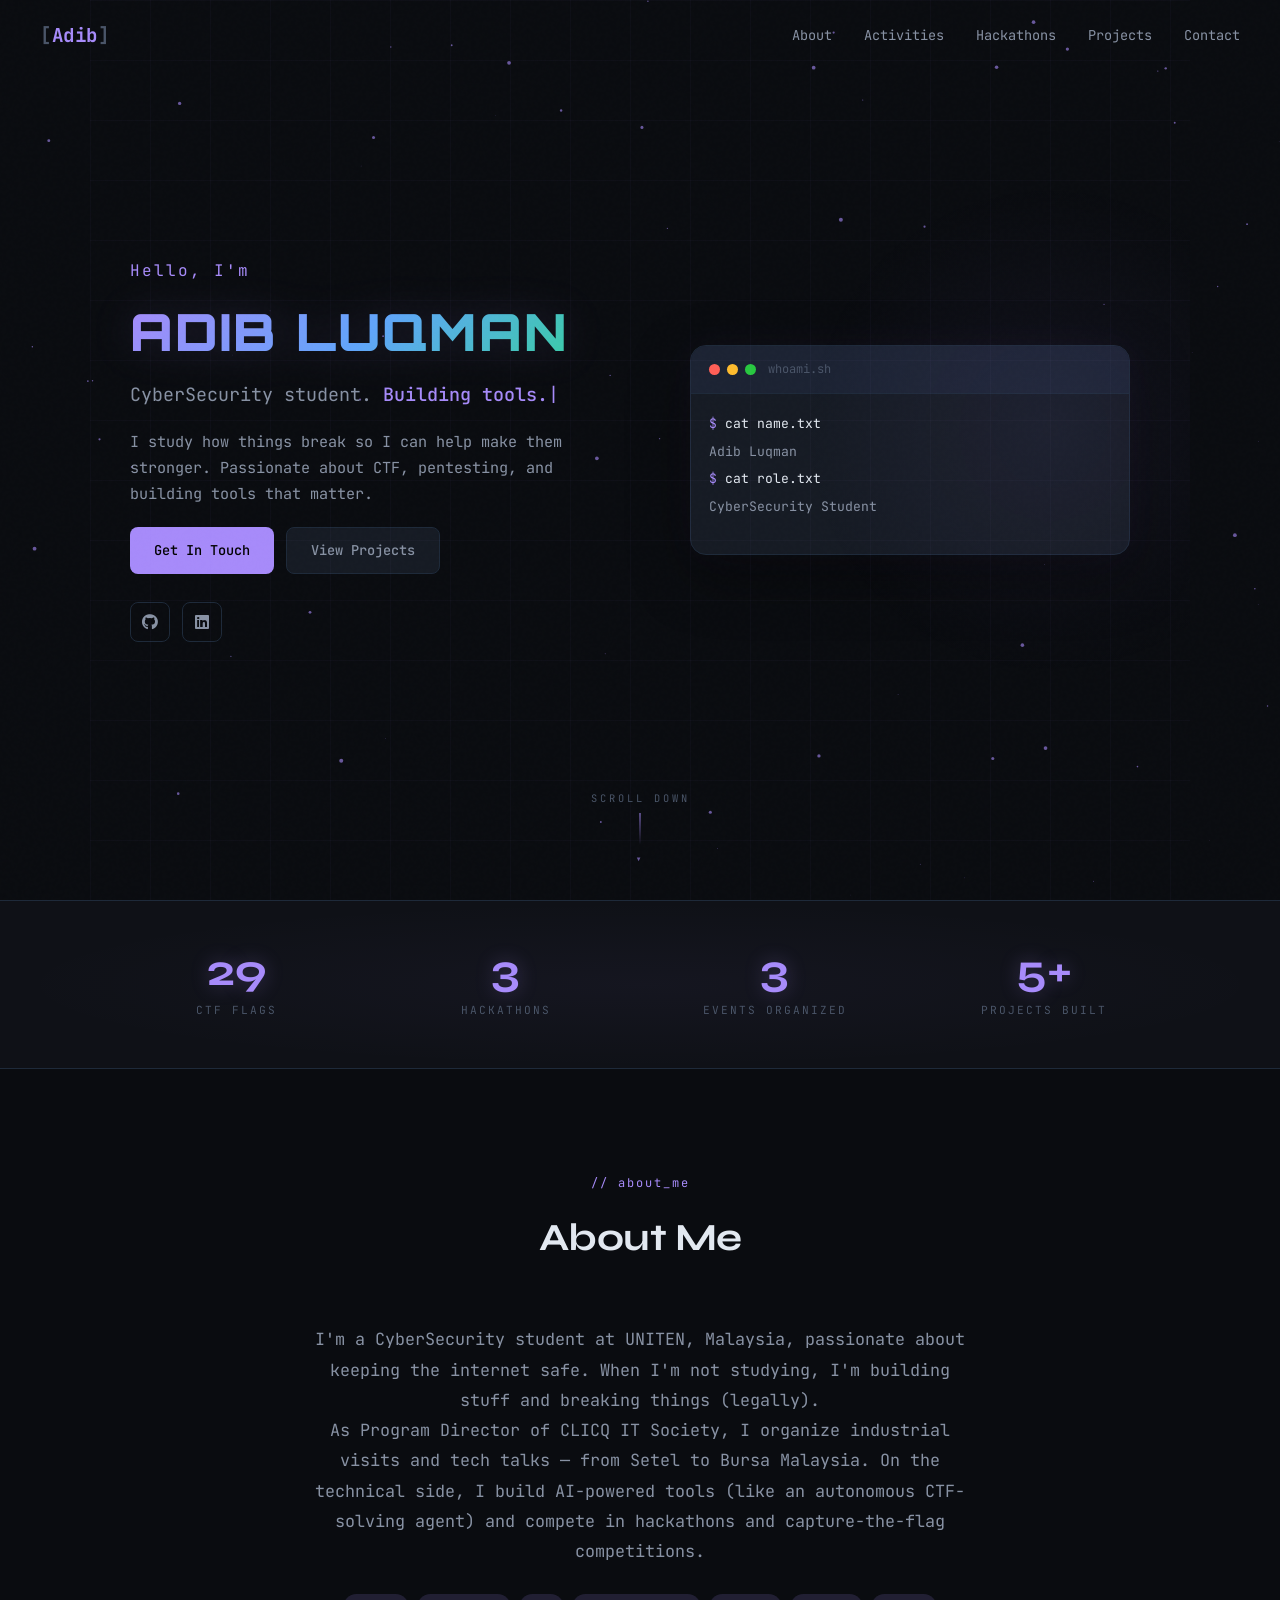
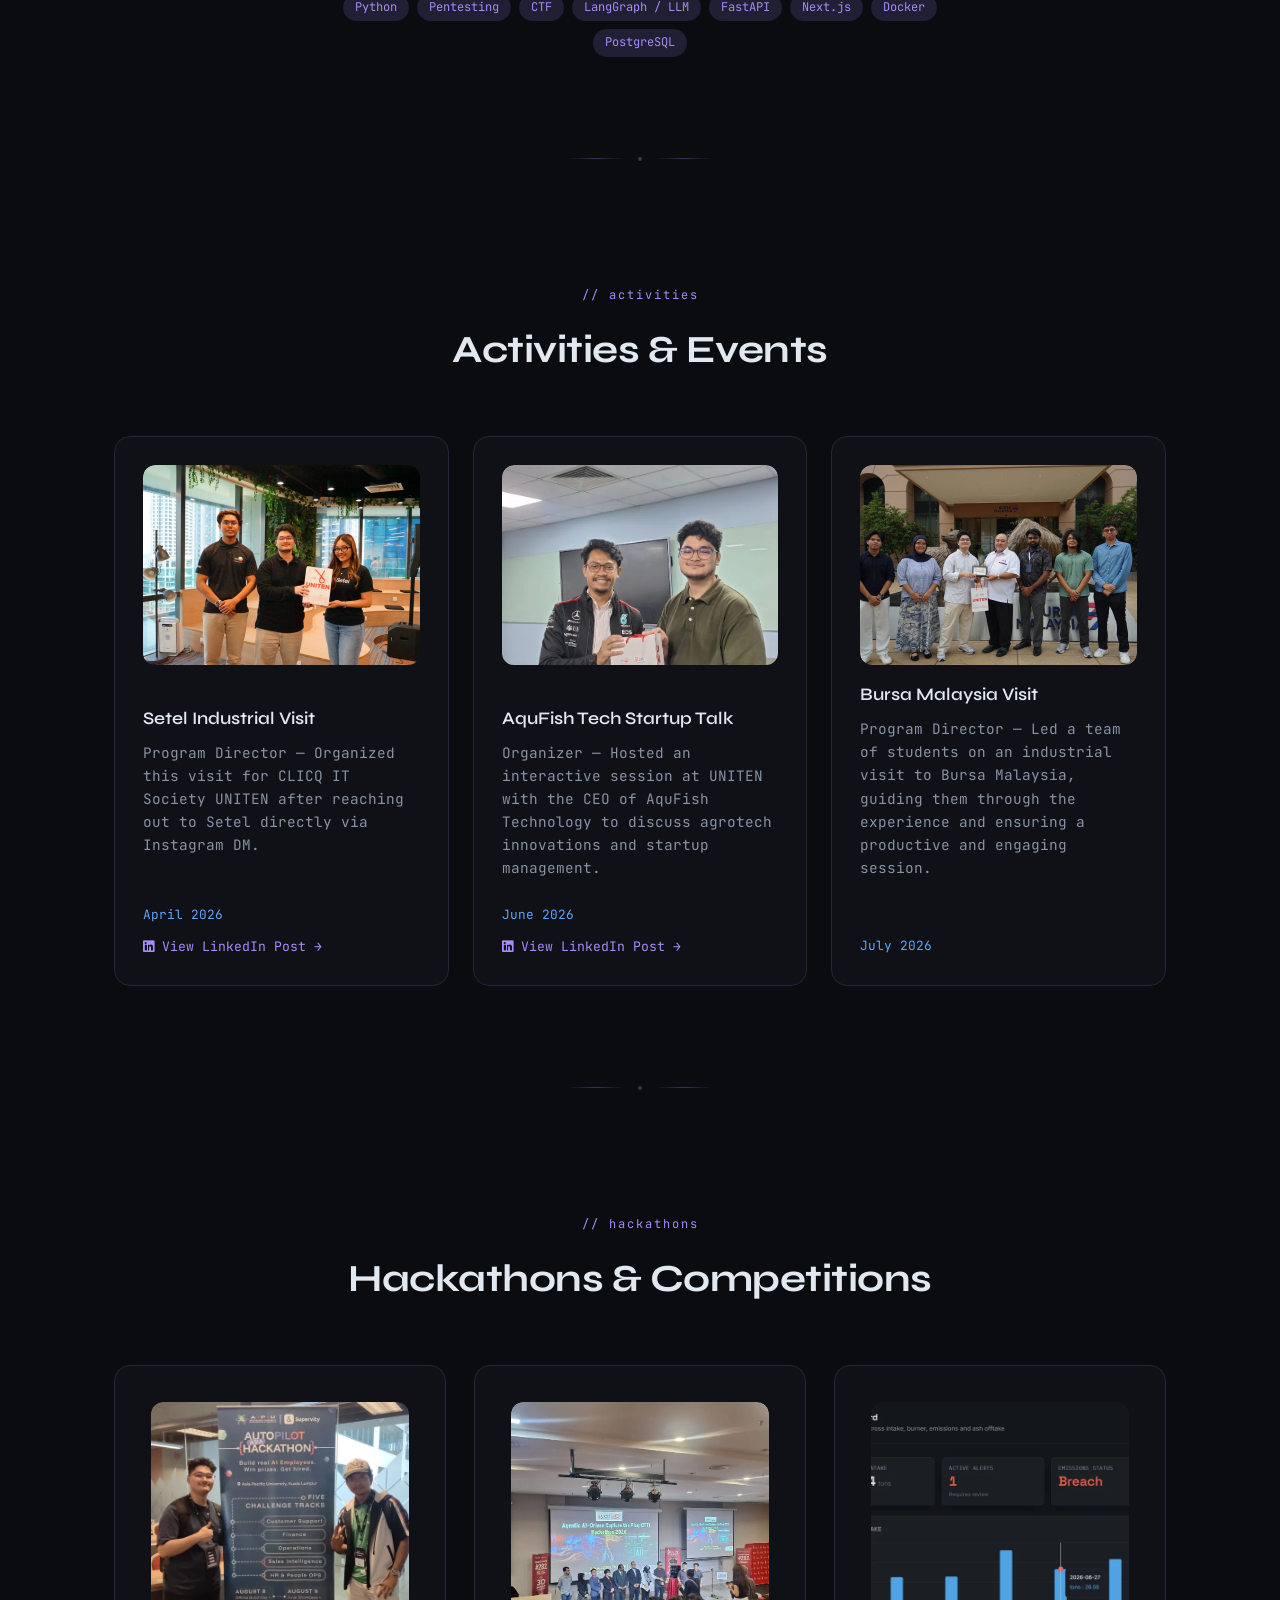
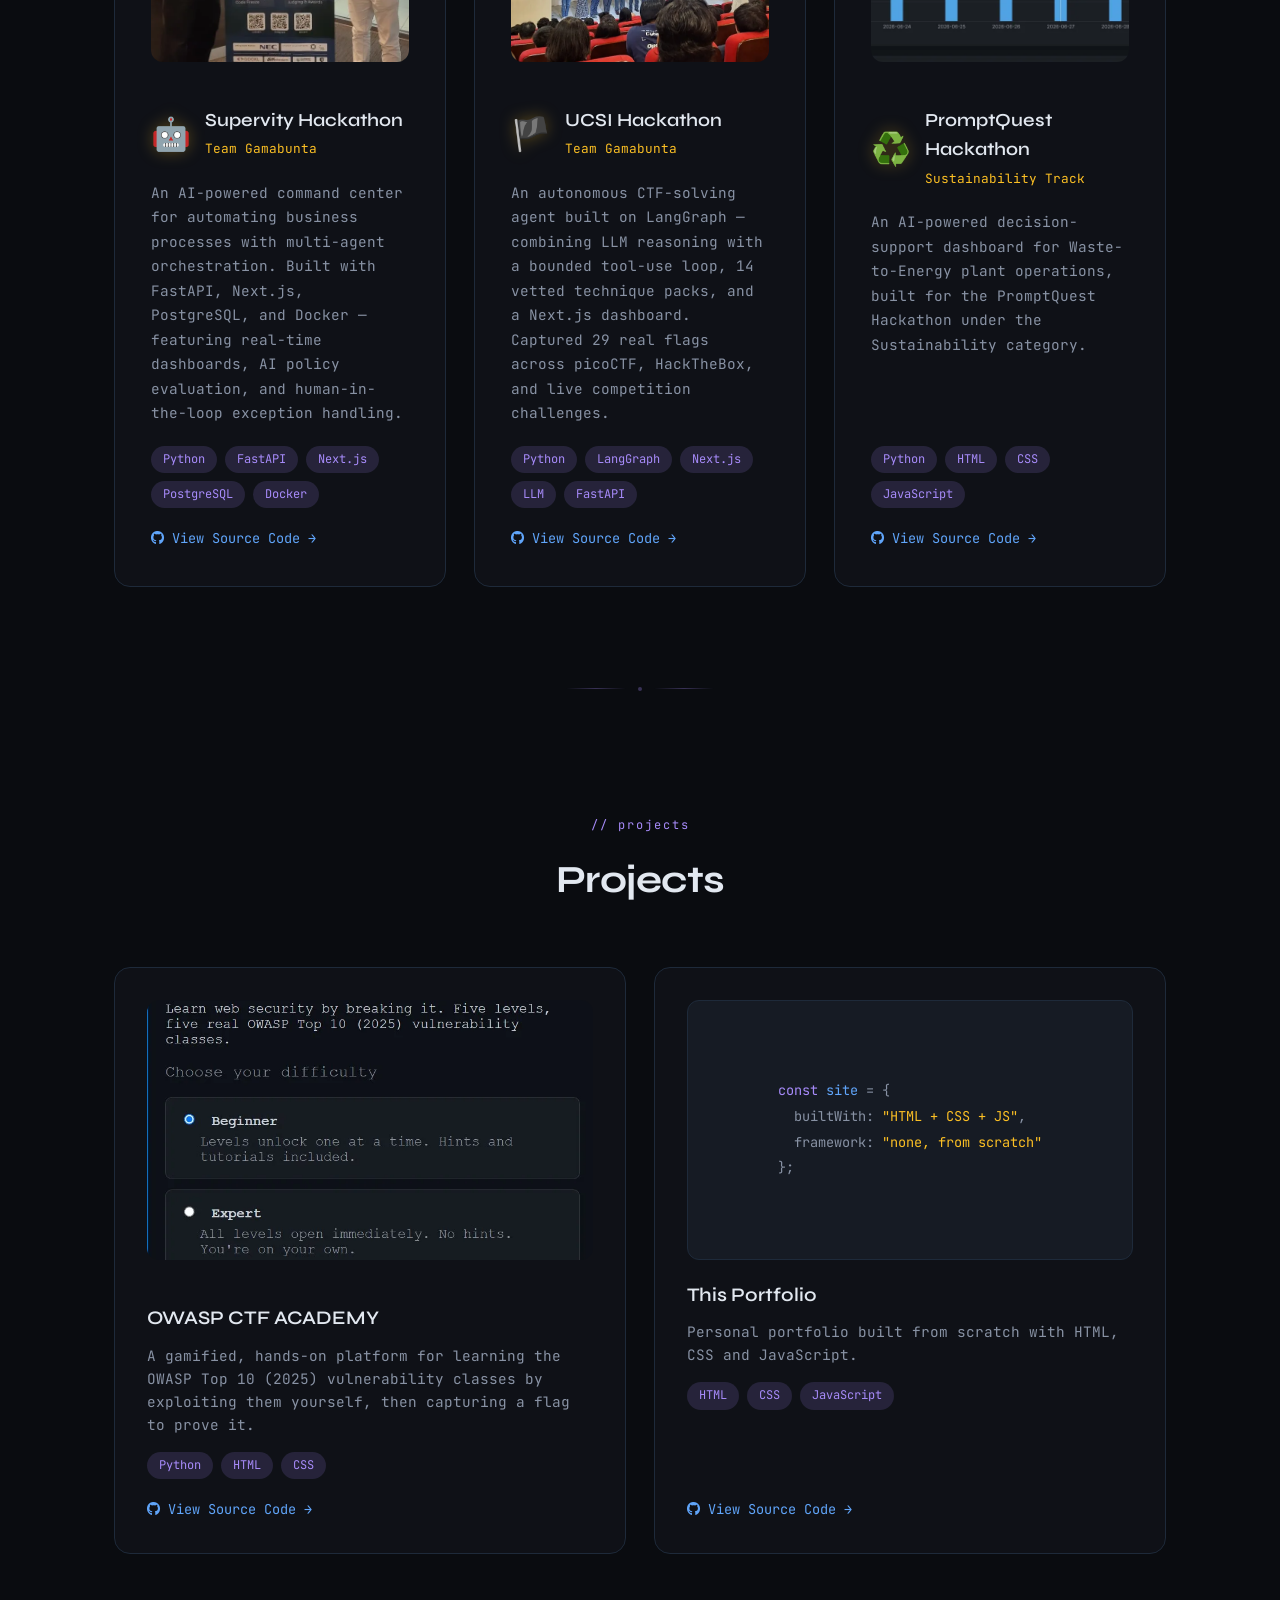
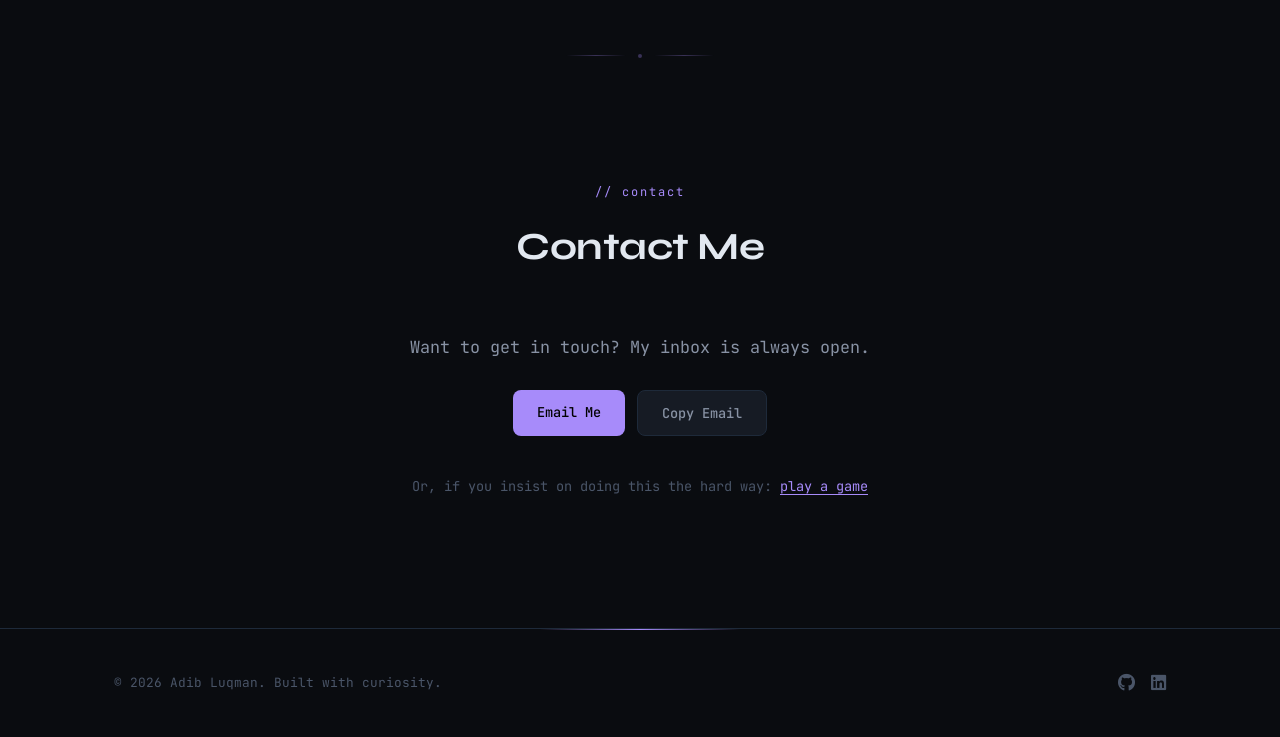
==== commit 263bef3e: "Optimize images, improve accessibility, and polish UX - Convert all photos to WebP (13.6MB -> 600KB)" ====
--- a/index.html
+++ b/index.html
@@ -5,6 +5,16 @@
   <meta name="viewport" content="width=device-width, initial-scale=1.0">
   <title>Adib — CyberSecurity Student</title>
   <meta name="description" content="Adib Luqman — CyberSecurity student, CTF player, and builder. Based in Malaysia.">
+  <meta property="og:type" content="website">
+  <meta property="og:title" content="Adib Luqman — CyberSecurity Student">
+  <meta property="og:description" content="CyberSecurity student, CTF player, and builder. Based in Malaysia.">
+  <meta property="og:url" content="https://salmonisfish.github.io/portfolio/">
+  <meta property="og:image" content="https://salmonisfish.github.io/portfolio/setel-event.webp">
+  <meta name="twitter:card" content="summary_large_image">
+  <meta name="twitter:title" content="Adib Luqman — CyberSecurity Student">
+  <meta name="twitter:description" content="CyberSecurity student, CTF player, and builder. Based in Malaysia.">
+  <meta name="twitter:image" content="https://salmonisfish.github.io/portfolio/setel-event.webp">
+  <link rel="icon" type="image/svg+xml" href="favicon.svg">
   <link rel="preconnect" href="https://fonts.googleapis.com">
   <link rel="preconnect" href="https://fonts.gstatic.com" crossorigin>
   <link href="https://fonts.googleapis.com/css2?family=Orbitron:wght@400;500;700;800;900&family=JetBrains+Mono:wght@400;500;700&family=Syne:wght@400;600;700;800&display=swap" rel="stylesheet">
@@ -84,8 +94,8 @@
         <div class="stat-label">Events Organized</div>
       </div>
       <div class="fade-in-element">
-        <div class="stat-number">3+</div>
-        <div class="stat-label">Projects</div>
+        <div class="stat-number">5+</div>
+        <div class="stat-label">Projects Built</div>
       </div>
     </div>
   </div>
@@ -97,10 +107,26 @@
       <h2 class="section-title">About Me</h2>
     </div>
     <p class="fade-in-element">
-      I'm a CyberSecurity student based in Malaysia, passionate about 
+      I'm a CyberSecurity student at UNITEN, Malaysia, passionate about 
       keeping the internet safe. When I'm not studying, I'm building 
       stuff and breaking things (legally).
     </p>
+    <p class="fade-in-element">
+      As Program Director of CLICQ IT Society, I organize industrial visits and
+      tech talks — from Setel to Bursa Malaysia. On the technical side, I build
+      AI-powered tools (like an autonomous CTF-solving agent) and compete in
+      hackathons and capture-the-flag competitions.
+    </p>
+    <div class="about-skills fade-in-element" aria-label="Skills and tools">
+      <span>Python</span>
+      <span>Pentesting</span>
+      <span>CTF</span>
+      <span>LangGraph / LLM</span>
+      <span>FastAPI</span>
+      <span>Next.js</span>
+      <span>Docker</span>
+      <span>PostgreSQL</span>
+    </div>
   </section>
 
   <div class="section-divider"><span></span></div>
@@ -113,8 +139,8 @@
     </div>
     <div class="activity-grid">
       <div class="activity-card fade-in-element">
-        <div class="activity-img-wrapper lightbox-trigger" data-group="activities" data-caption="Setel Industrial Visit">
-          <img src="setel-event.jpeg" alt="Setel Industrial Visit" class="activity-img">
+        <div class="activity-img-wrapper lightbox-trigger" data-group="activities" data-caption="Setel Industrial Visit" role="button" tabindex="0">
+          <img src="setel-event.webp" alt="Setel Industrial Visit" class="activity-img" width="1200" height="800" loading="lazy" decoding="async">
           <div class="activity-overlay">
             <i class="fas fa-expand"></i>
             <span>View Photo</span>
@@ -127,8 +153,8 @@
       </div>
 
       <div class="activity-card fade-in-element">
-        <div class="activity-img-wrapper lightbox-trigger" data-group="activities" data-caption="AquFish Tech Startup Talk">
-          <img src="aqufish-talk.png" alt="AquFish Technology Startup Talk at UNITEN" class="activity-img">
+        <div class="activity-img-wrapper lightbox-trigger" data-group="activities" data-caption="AquFish Tech Startup Talk" role="button" tabindex="0">
+          <img src="aqufish-talk.webp" alt="AquFish Technology Startup Talk at UNITEN" class="activity-img" width="675" height="1200" loading="lazy" decoding="async">
           <div class="activity-overlay">
             <i class="fas fa-expand"></i>
             <span>View Photo</span>
@@ -142,8 +168,8 @@
 
       <div class="activity-card fade-in-element">
         <div class="bursa-scroll">
-          <img src="Bursa1.JPG" alt="Bursa Malaysia industrial visit" class="activity-img lightbox-trigger" data-group="bursa" data-caption="Bursa Malaysia Visit">
-          <img src="Bursa2.JPG" alt="Bursa Malaysia visit group photo" class="activity-img lightbox-trigger" data-group="bursa" data-caption="Bursa Malaysia Group Photo">
+          <img src="Bursa1.webp" alt="Bursa Malaysia industrial visit" class="activity-img lightbox-trigger" width="1200" height="800" loading="lazy" decoding="async" data-group="bursa" data-caption="Bursa Malaysia Visit" role="button" tabindex="0">
+          <img src="Bursa2.webp" alt="Bursa Malaysia visit group photo" class="activity-img lightbox-trigger" width="1200" height="800" loading="lazy" decoding="async" data-group="bursa" data-caption="Bursa Malaysia Group Photo" role="button" tabindex="0">
         </div>
         <h3>Bursa Malaysia Visit</h3>
         <p>Program Director — Led a team of students on an industrial visit to Bursa Malaysia, guiding them through the experience and ensuring a productive and engaging session.</p>
@@ -162,8 +188,8 @@
     </div>
     <div class="hackathon-grid">
       <div class="hackathon-card fade-in-element">
-        <div class="activity-img-wrapper lightbox-trigger" data-group="hackathons" data-caption="Supervity Hackathon — Finalist">
-          <img src="SupervityHackhaton.jpg" alt="Supervity Hackathon Project" class="project-img">
+        <div class="activity-img-wrapper lightbox-trigger" data-group="hackathons" data-caption="Supervity Hackathon — Finalist" role="button" tabindex="0">
+          <img src="SupervityHackhaton.webp" alt="Supervity Hackathon Project" class="project-img" width="574" height="1020" loading="lazy" decoding="async">
           <div class="activity-overlay">
             <i class="fas fa-expand"></i>
             <span>View Photo</span>
@@ -188,8 +214,8 @@
       </div>
 
       <div class="hackathon-card fade-in-element">
-        <div class="activity-img-wrapper lightbox-trigger" data-group="hackathons" data-caption="UCSI Hackathon — CTF Agent">
-          <img src="UCSI_Hackhaton.jpg" alt="UCSI Hackathon Project" class="project-img">
+        <div class="activity-img-wrapper lightbox-trigger" data-group="hackathons" data-caption="UCSI Hackathon — CTF Agent" role="button" tabindex="0">
+          <img src="UCSI_Hackhaton.webp" alt="UCSI Hackathon Project" class="project-img" width="675" height="1200" loading="lazy" decoding="async">
           <div class="activity-overlay">
             <i class="fas fa-expand"></i>
             <span>View Photo</span>
@@ -214,8 +240,8 @@
       </div>
 
       <div class="hackathon-card fade-in-element">
-        <div class="activity-img-wrapper lightbox-trigger" data-group="hackathons" data-caption="PromptQuest Hackathon — Sustainability Track">
-          <img src="proC-hackahton.jpeg" alt="PromptQuest Hackathon Project" class="project-img">
+        <div class="activity-img-wrapper lightbox-trigger" data-group="hackathons" data-caption="PromptQuest Hackathon — Sustainability Track" role="button" tabindex="0">
+          <img src="proC-hackahton.webp" alt="PromptQuest Hackathon Project" class="project-img" width="1200" height="558" loading="lazy" decoding="async">
           <div class="activity-overlay">
             <i class="fas fa-expand"></i>
             <span>View Photo</span>
@@ -250,8 +276,8 @@
     </div>
     <div class="project-grid">
       <div class="project-card fade-in-element">
-        <div class="activity-img-wrapper lightbox-trigger" data-group="projects" data-caption="OWASP CTF Academy">
-          <img src="owasp-ctf.jpeg" alt="OWASP CTF ACADEMY Project" class="project-img">
+        <div class="activity-img-wrapper lightbox-trigger" data-group="projects" data-caption="OWASP CTF Academy" role="button" tabindex="0">
+          <img src="owasp-ctf.webp" alt="OWASP CTF ACADEMY Project" class="project-img" width="781" height="738" loading="lazy" decoding="async">
           <div class="activity-overlay">
             <i class="fas fa-expand"></i>
             <span>View Photo</span>
@@ -268,7 +294,14 @@
       </div>
 
       <div class="project-card fade-in-element">
-        <div class="project-emoji">&#127760;</div>
+        <div class="portfolio-preview" aria-hidden="true">
+          <div class="portfolio-preview-code">
+            <span class="pp-key">const</span> <span class="pp-var">site</span> = {<br>
+            &nbsp;&nbsp;builtWith: <span class="pp-str">"HTML + CSS + JS"</span>,<br>
+            &nbsp;&nbsp;framework: <span class="pp-str">"none, from scratch"</span><br>
+            };
+          </div>
+        </div>
         <h3>This Portfolio</h3>
         <p>Personal portfolio built from scratch with HTML, CSS and JavaScript.</p>
         <div class="project-tags">
@@ -276,7 +309,7 @@
           <span>CSS</span>
           <span>JavaScript</span>
         </div>
-        <a href="https://github.com/SalmonIsFish" target="_blank">View Project &#8594;</a>
+        <a href="https://github.com/SalmonIsFish/portfolio" target="_blank"><i class="fab fa-github"></i> View Source Code &#8594;</a>
       </div>
     </div>
   </section>
@@ -289,8 +322,13 @@
       <span class="section-tag">// contact</span>
       <h2 class="section-title">Contact Me</h2>
     </div>
-    <p class="fade-in-element">Want to get in touch?</p>
-    <button id="contact-btn" class="btn btn-primary fade-in-element">Let's Connect</button>
+    <p class="fade-in-element">Want to get in touch? My inbox is always open.</p>
+    <div class="contact-actions fade-in-element">
+      <a href="mailto:adibluqman117@gmail.com" class="btn btn-primary">Email Me</a>
+      <button id="copy-email-btn" class="btn btn-ghost copy-btn">Copy Email</button>
+    </div>
+    <p class="fade-in-element contact-egg">Or, if you insist on doing this the hard way:
+      <button id="egg-game-btn" class="link-button">play a game</button></p>
 
     <div id="contact-reveal" class="contact-reveal hidden">
       <p>Email me at:</p>
@@ -309,22 +347,11 @@
     </div>
   </footer>
 
-  <!-- GAME MODAL -->
-  <div id="game-modal" class="modal hidden">
-    <div class="modal-box">
-      <h2>Wanna play a game?</h2>
-      <p>Score 20 points to unlock my contact info!</p>
-      <div class="modal-buttons">
-        <button id="play-btn">Yes, let's go!</button>
-        <button id="skip-btn">No thanks, just give me the info</button>
-      </div>
-    </div>
-  </div>
-
   <!-- GAME CONTAINER -->
-  <div id="game-container" class="hidden">
+  <div id="game-container" class="hidden" role="dialog" aria-modal="true" aria-label="Space shooter game">
     <div id="game-score">Score: <span id="score-value">0</span> / 20</div>
-    <div id="game-instructions">Move: WASD or Arrows | Shoot: Spacebar</div>
+    <div id="game-instructions">Move: WASD or Arrows | Shoot: Spacebar | Score 20 to unlock a surprise</div>
+    <div id="game-touch-hint" hidden>Drag to move — firing is automatic</div>
     <canvas id="game-canvas"></canvas>
     <button id="close-game">&#10005;</button>
   </div>
--- a/style.css
+++ b/style.css
@@ -1,5 +1,3 @@
-@import url('https://fonts.googleapis.com/css2?family=Orbitron:wght@400;500;700;800;900&family=JetBrains+Mono:wght@400;500;700&family=Syne:wght@400;600;700;800&display=swap');
-
 :root {
   --bg: #0a0c10;
   --bg-2: #0f1117;
@@ -58,6 +56,25 @@
   text-decoration: none;
 }
 
+:focus-visible {
+  outline: 2px solid var(--accent);
+  outline-offset: 3px;
+}
+
+@media (prefers-reduced-motion: reduce) {
+  *, *::before, *::after {
+    animation-duration: 0.01ms !important;
+    animation-iteration-count: 1 !important;
+    transition-duration: 0.01ms !important;
+  }
+  html { scroll-behavior: auto; }
+  .fade-in-element {
+    opacity: 1;
+    transform: none;
+    transition: none;
+  }
+}
+
 .container {
   max-width: 1100px;
   margin: 0 auto;
@@ -525,6 +542,21 @@
   line-height: 1.8;
   color: var(--text-2);
 }
+.about-skills {
+  display: flex;
+  flex-wrap: wrap;
+  gap: 8px;
+  justify-content: center;
+  margin-top: 28px;
+}
+.about-skills span {
+  background: var(--accent-dim);
+  color: var(--accent);
+  padding: 4px 12px;
+  border-radius: 20px;
+  font-size: 0.75rem;
+  font-family: var(--font-mono);
+}
 
 /* ===== ACTIVITIES ===== */
 .activity-grid {
@@ -788,17 +820,6 @@
 }
 .project-card:hover::before { opacity: 1; }
 
-.project-emoji {
-  font-size: 8rem;
-  margin-bottom: 20px;
-  filter: drop-shadow(0 0 20px rgba(96, 165, 250, 0.5));
-  line-height: 1;
-  text-align: center;
-  height: 260px;
-  display: flex;
-  align-items: center;
-  justify-content: center;
-}
 .project-card h3 {
   font-family: var(--font-display);
   font-size: 1.2rem;
@@ -832,6 +853,26 @@
   margin-top: auto;
 }
 .project-card a:hover { color: var(--accent); }
+
+.portfolio-preview {
+  height: 260px;
+  margin-bottom: 20px;
+  display: flex;
+  align-items: center;
+  justify-content: center;
+  background: var(--bg-3);
+  border: 1px solid var(--border);
+  border-radius: 12px;
+}
+.portfolio-preview-code {
+  font-family: var(--font-mono);
+  font-size: 0.85rem;
+  line-height: 1.9;
+  color: var(--text-2);
+}
+.pp-key { color: var(--accent); }
+.pp-var { color: var(--accent-2); }
+.pp-str { color: var(--gold); }
 
 /* ===== LIGHTBOX ===== */
 .lightbox {
@@ -990,6 +1031,29 @@
   box-shadow: 0 12px 32px rgba(167, 139, 250, 0.35);
 }
 #contact-btn:hover::before { opacity: 1; }
+.contact-actions {
+  display: flex;
+  gap: 12px;
+  justify-content: center;
+  flex-wrap: wrap;
+}
+.contact-egg {
+  margin-top: 40px;
+  font-size: 0.85rem !important;
+  color: var(--text-3) !important;
+}
+.link-button {
+  background: none;
+  border: none;
+  padding: 0;
+  font-family: var(--font-mono);
+  font-size: inherit;
+  color: var(--accent);
+  cursor: pointer;
+  text-decoration: underline;
+  text-underline-offset: 3px;
+}
+.link-button:hover { color: var(--gold); }
 .contact-reveal { margin-top: 30px; }
 .contact-reveal.show {
   animation: popIn 0.5s ease forwards;
@@ -1145,6 +1209,20 @@
   z-index: 2001;
   animation: fadeOut 2.5s ease forwards;
   pointer-events: none;
+}
+#game-touch-hint {
+  position: absolute;
+  bottom: 40px; left: 50%;
+  transform: translateX(-50%);
+  color: white;
+  font-size: 0.9rem;
+  background: rgba(0,0,0,0.6);
+  padding: 10px 20px;
+  border-radius: 12px;
+  z-index: 2001;
+  animation: fadeOut 4s ease forwards;
+  pointer-events: none;
+  white-space: nowrap;
 }
 @keyframes fadeOut {
   0%, 60% { opacity: 1; }
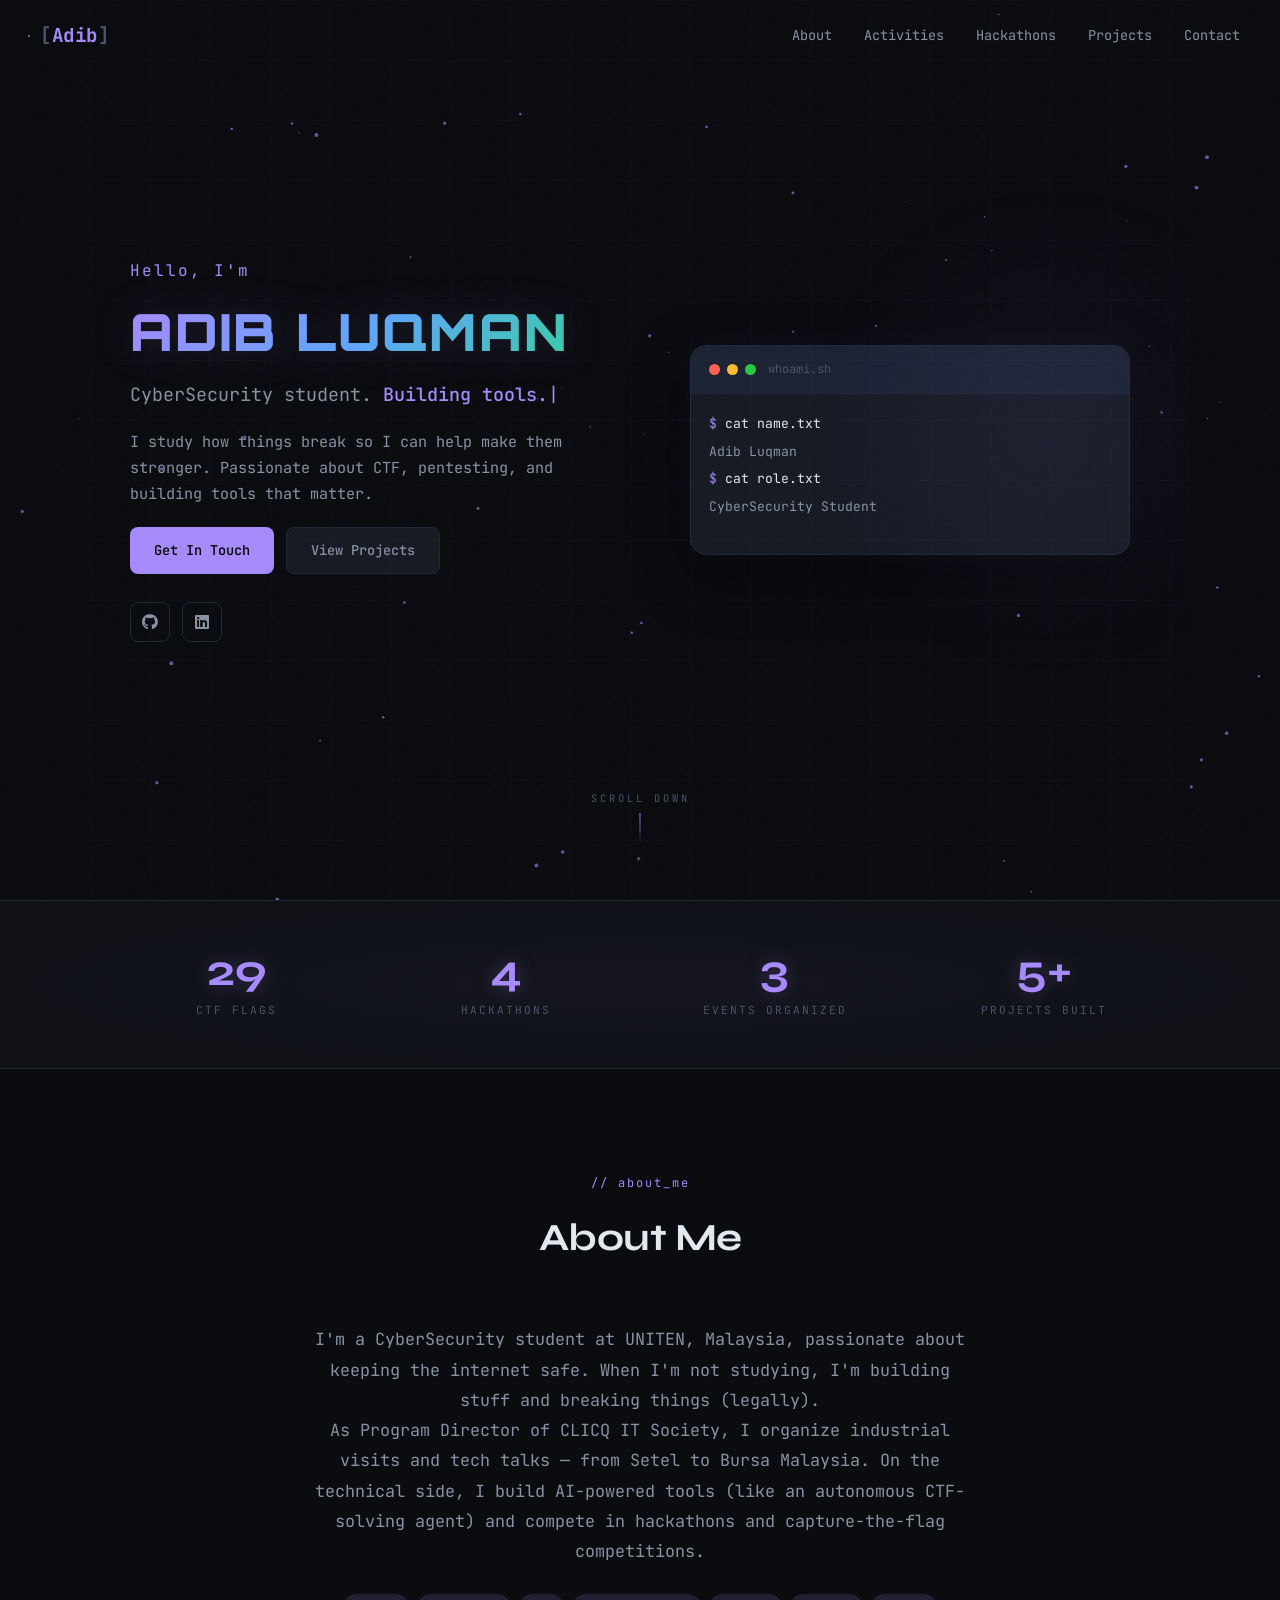
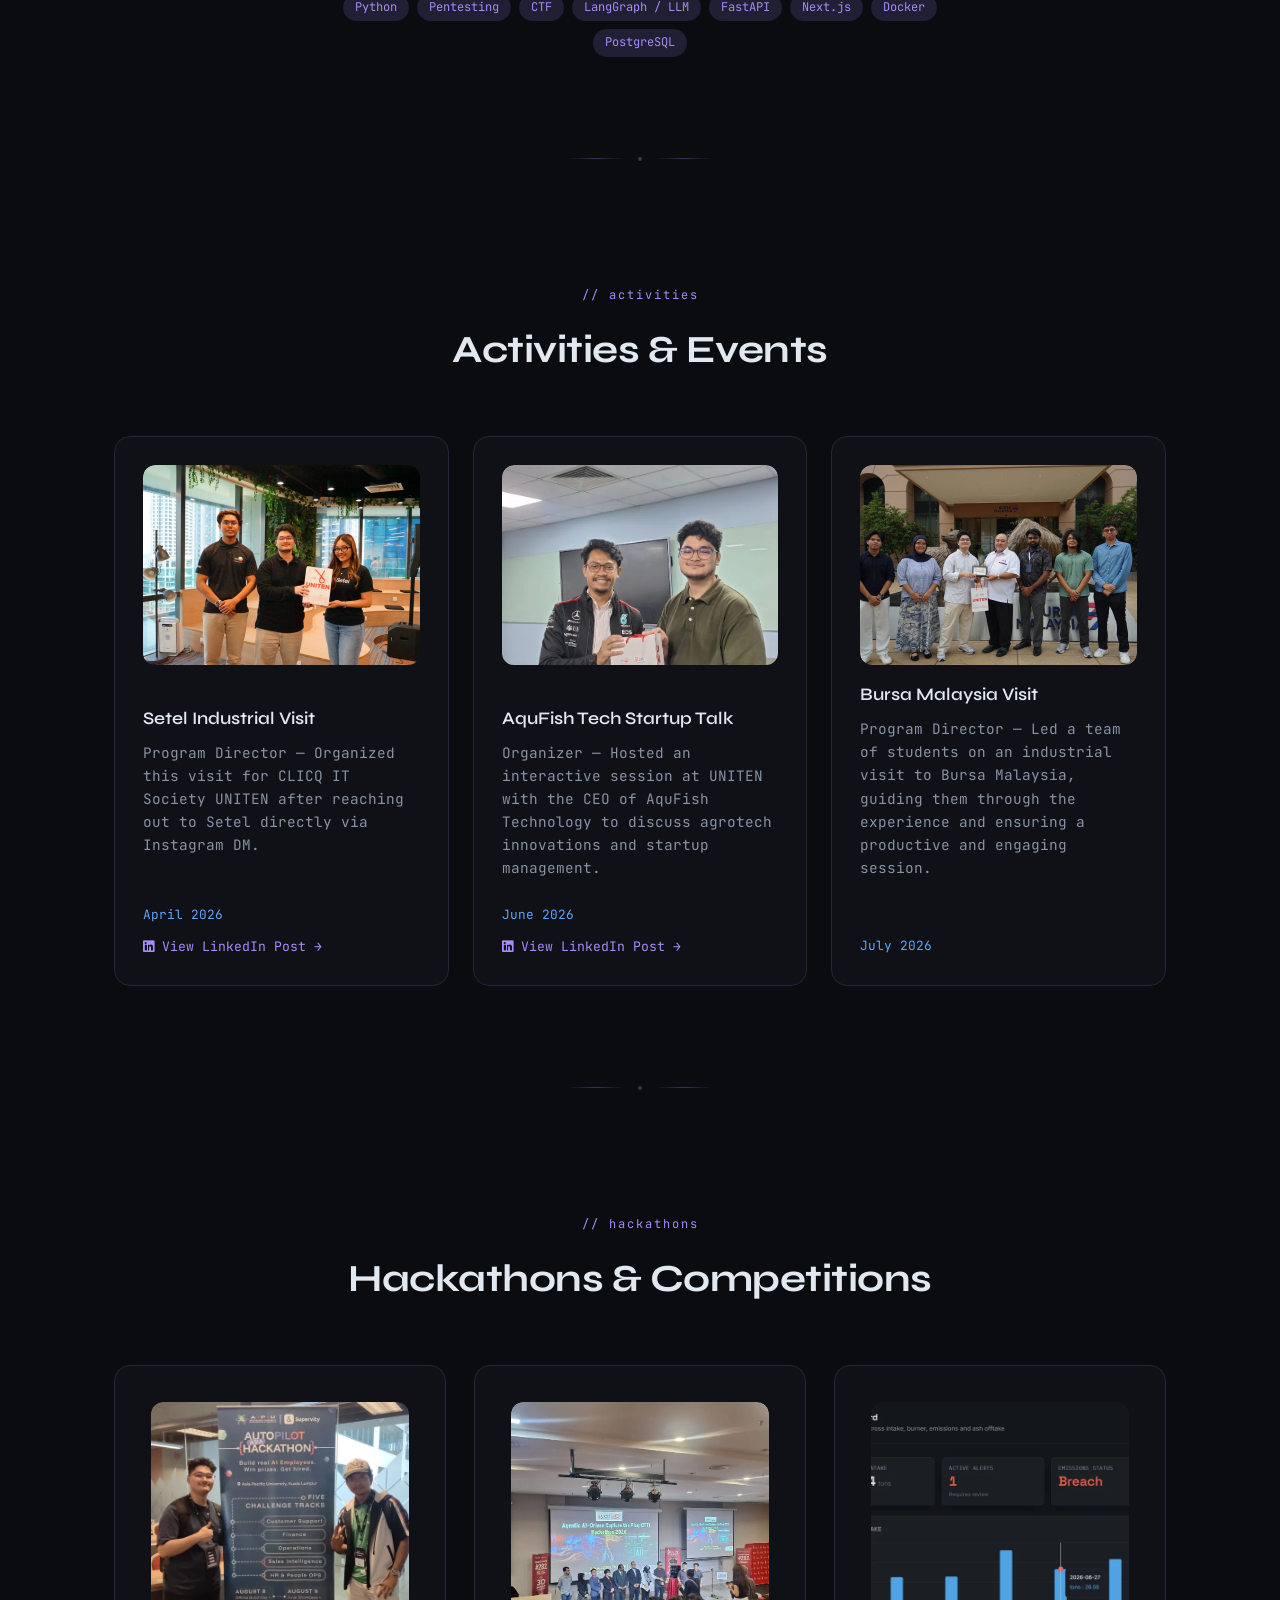
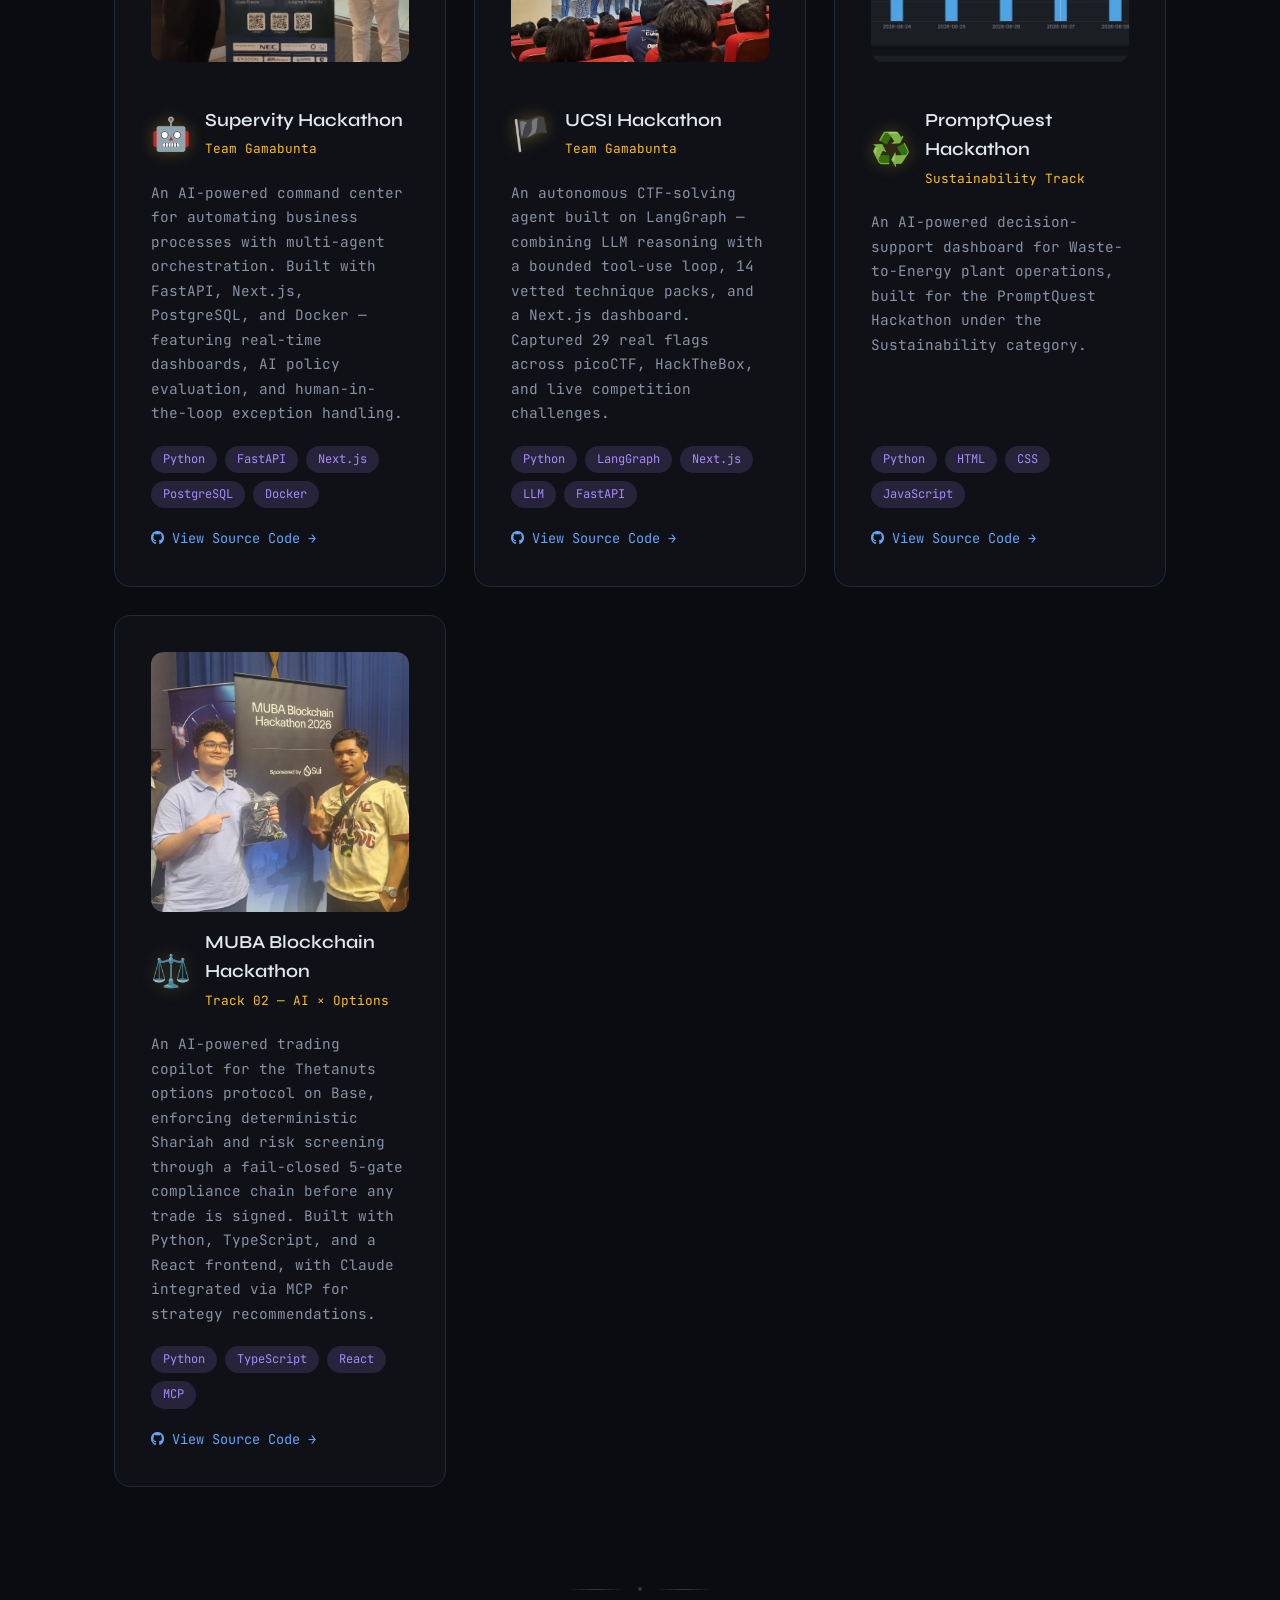
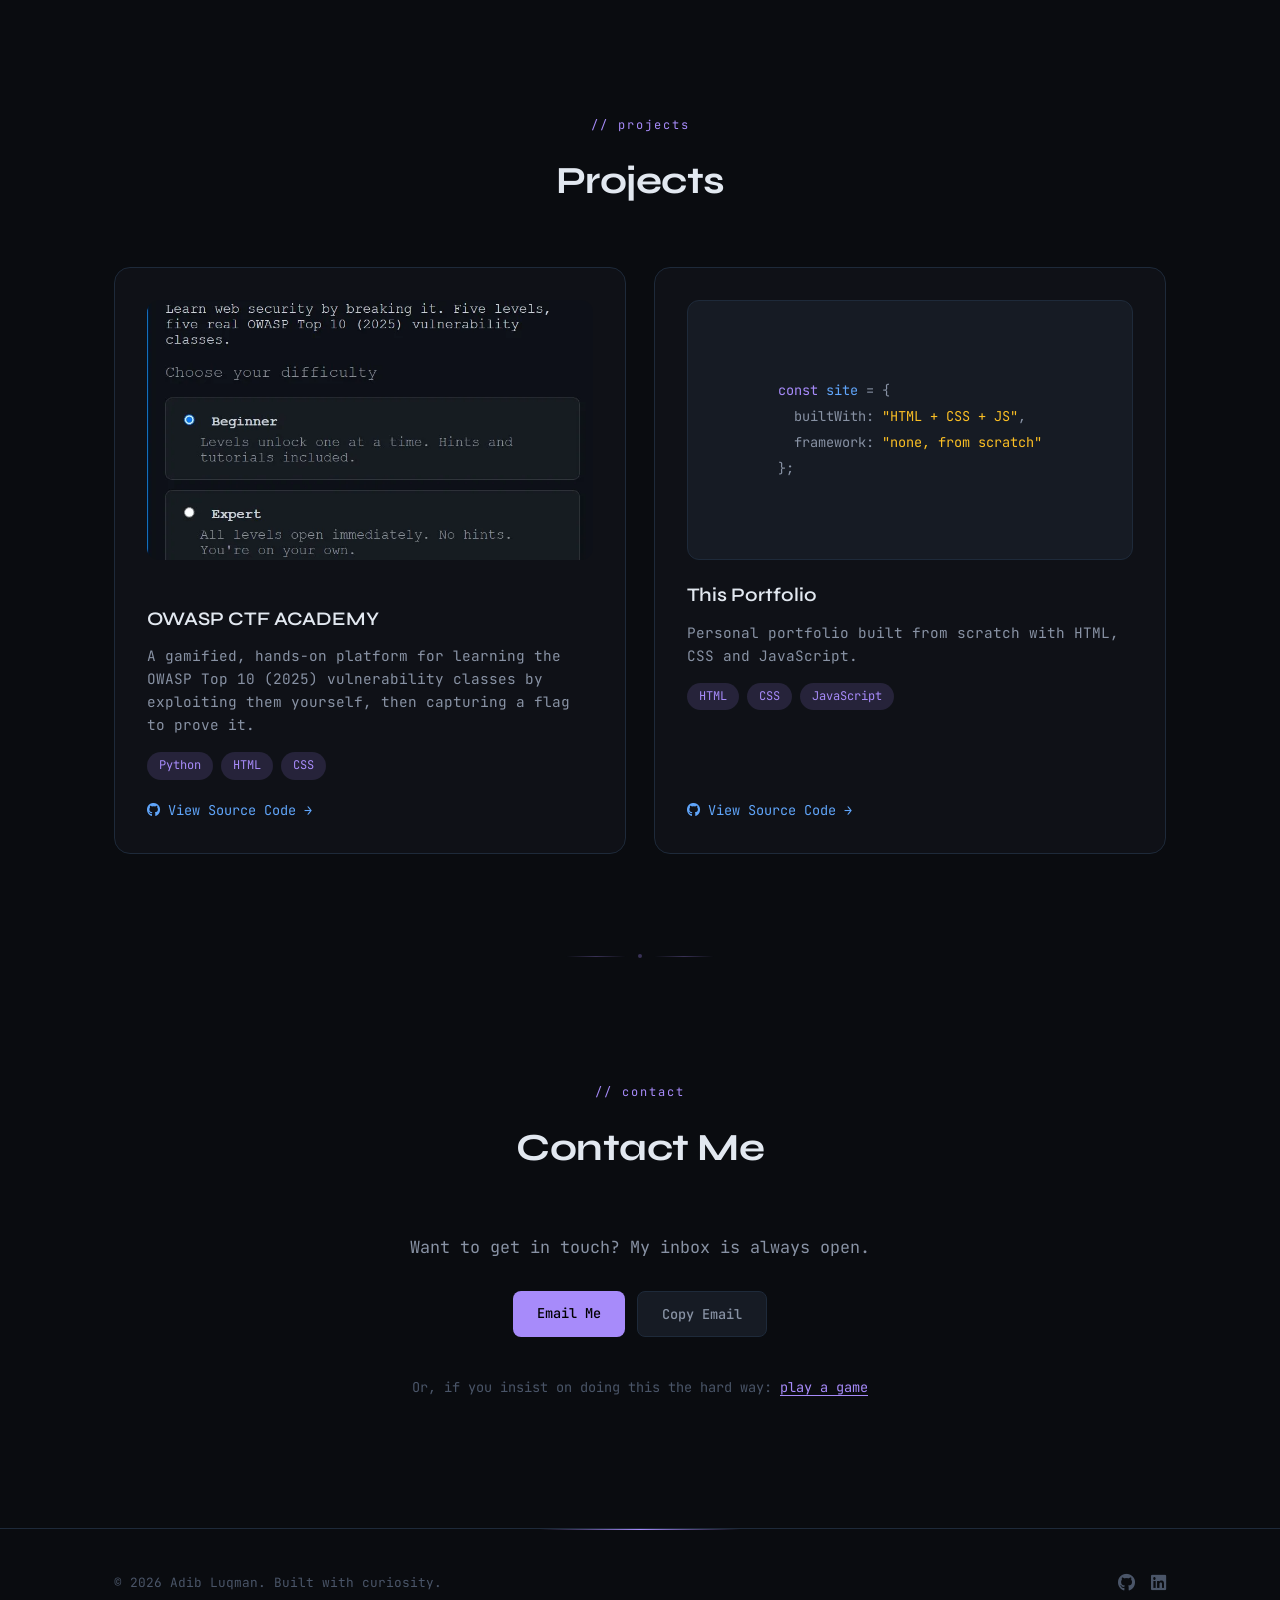
==== commit 4d8a72f7: "Add MUBA Blockchain Hackathon 2026 to hackathons section Add a new hackathon card for the MUBA Block" ====
--- a/index.html
+++ b/index.html
@@ -86,7 +86,7 @@
         <div class="stat-label">CTF Flags</div>
       </div>
       <div class="fade-in-element">
-        <div class="stat-number">3</div>
+        <div class="stat-number">4</div>
         <div class="stat-label">Hackathons</div>
       </div>
       <div class="fade-in-element">
@@ -263,6 +263,28 @@
         </div>
         <a href="https://github.com/SalmonIsFish/wte-platform" target="_blank"><i class="fab fa-github"></i> View Source Code &#8594;</a>
       </div>
+
+      <div class="hackathon-card fade-in-element">
+        <div class="bursa-scroll">
+          <img src="MubaHackhaton1.jpg" alt="MUBA Blockchain Hackathon 2026 award photo" class="project-img activity-img lightbox-trigger" width="720" height="1280" loading="lazy" decoding="async" data-group="hackathons" data-caption="MUBA Blockchain Hackathon 2026" role="button" tabindex="0">
+          <img src="MubaHackhaton2.jpeg" alt="Team photo at MUBA Blockchain Hackathon 2026" class="project-img activity-img lightbox-trigger" width="1080" height="607" loading="lazy" decoding="async" data-group="hackathons" data-caption="MUBA Blockchain Hackathon 2026 — Team Photo" role="button" tabindex="0">
+        </div>
+        <div class="hackathon-header">
+          <span class="hackathon-icon">&#9878;&#65039;</span>
+          <div>
+            <h3>MUBA Blockchain Hackathon</h3>
+            <span class="hackathon-team">Track 02 — AI &times; Options</span>
+          </div>
+        </div>
+        <p>An AI-powered trading copilot for the Thetanuts options protocol on Base, enforcing deterministic Shariah and risk screening through a fail-closed 5-gate compliance chain before any trade is signed. Built with Python, TypeScript, and a React frontend, with Claude integrated via MCP for strategy recommendations.</p>
+        <div class="project-tags">
+          <span>Python</span>
+          <span>TypeScript</span>
+          <span>React</span>
+          <span>MCP</span>
+        </div>
+        <a href="https://github.com/SalmonIsFish/mubaThetanuts_Track2" target="_blank"><i class="fab fa-github"></i> View Source Code &#8594;</a>
+      </div>
     </div>
   </section>
 
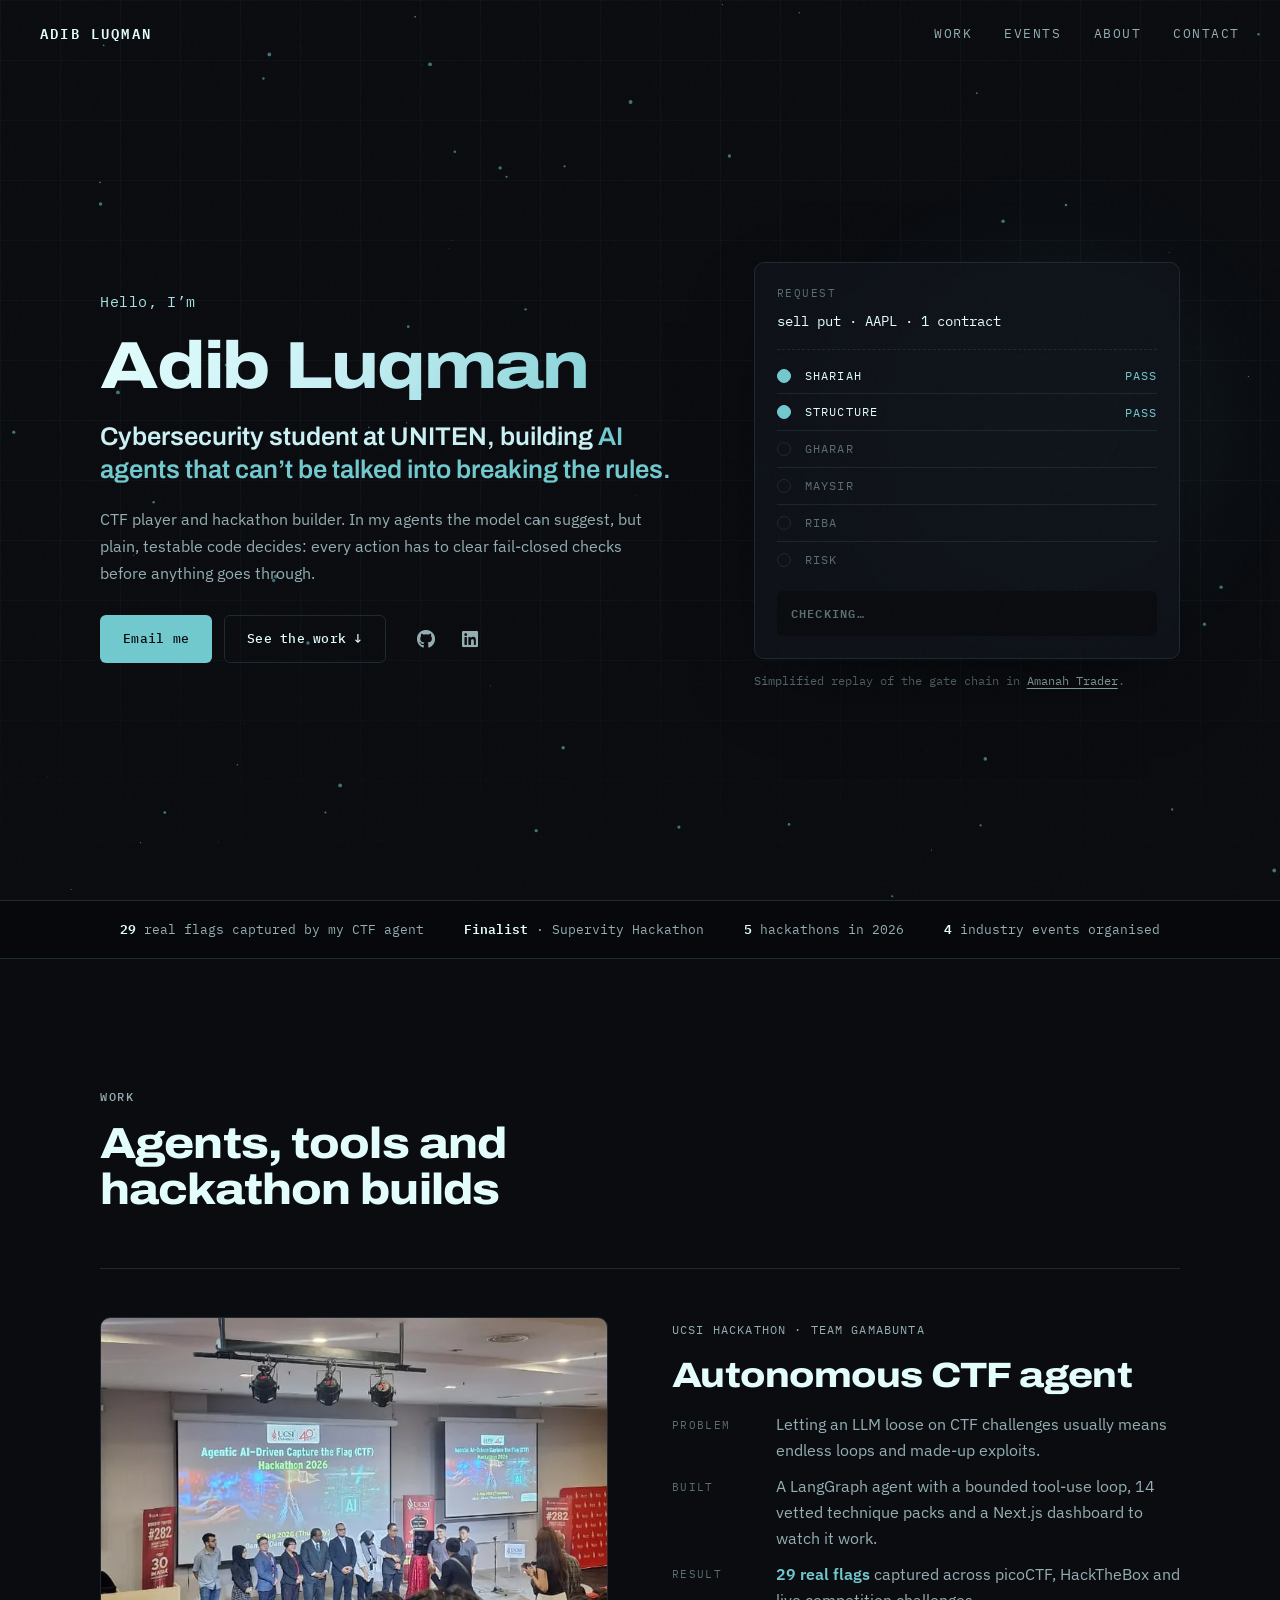
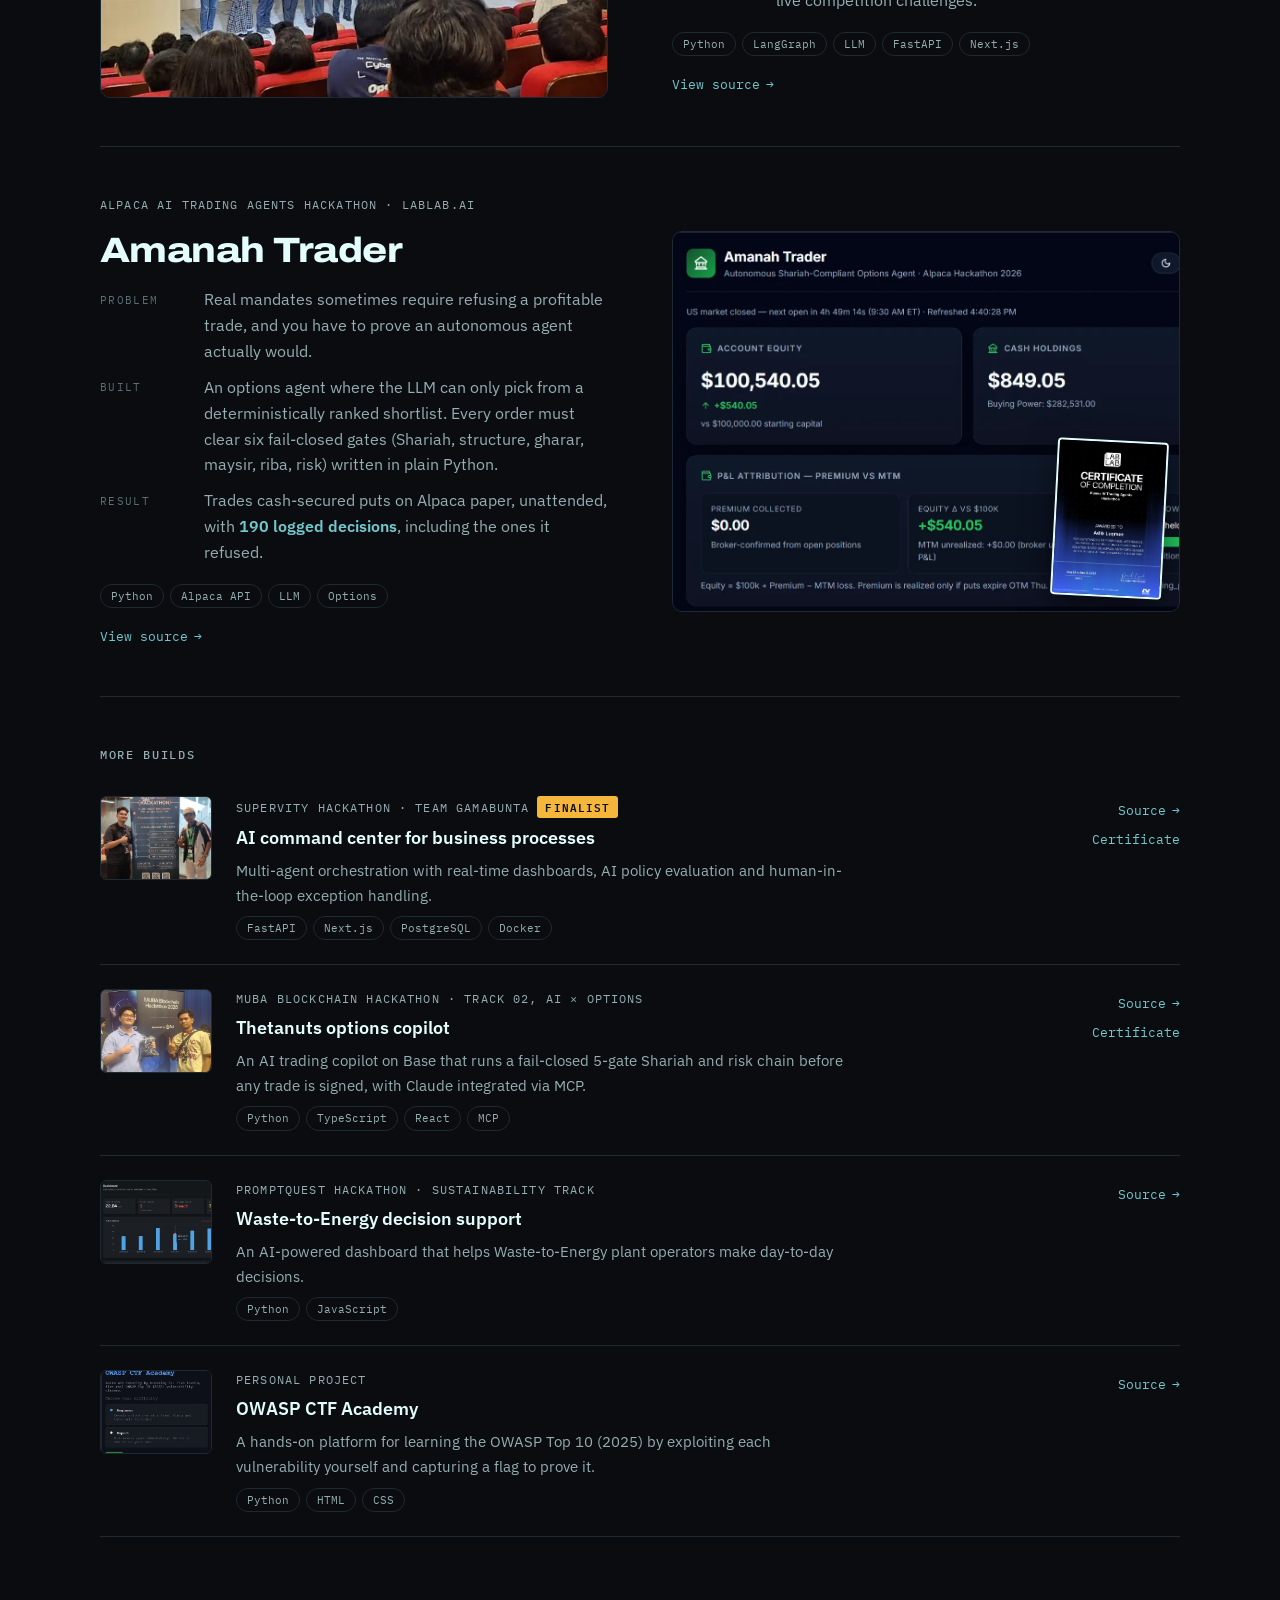
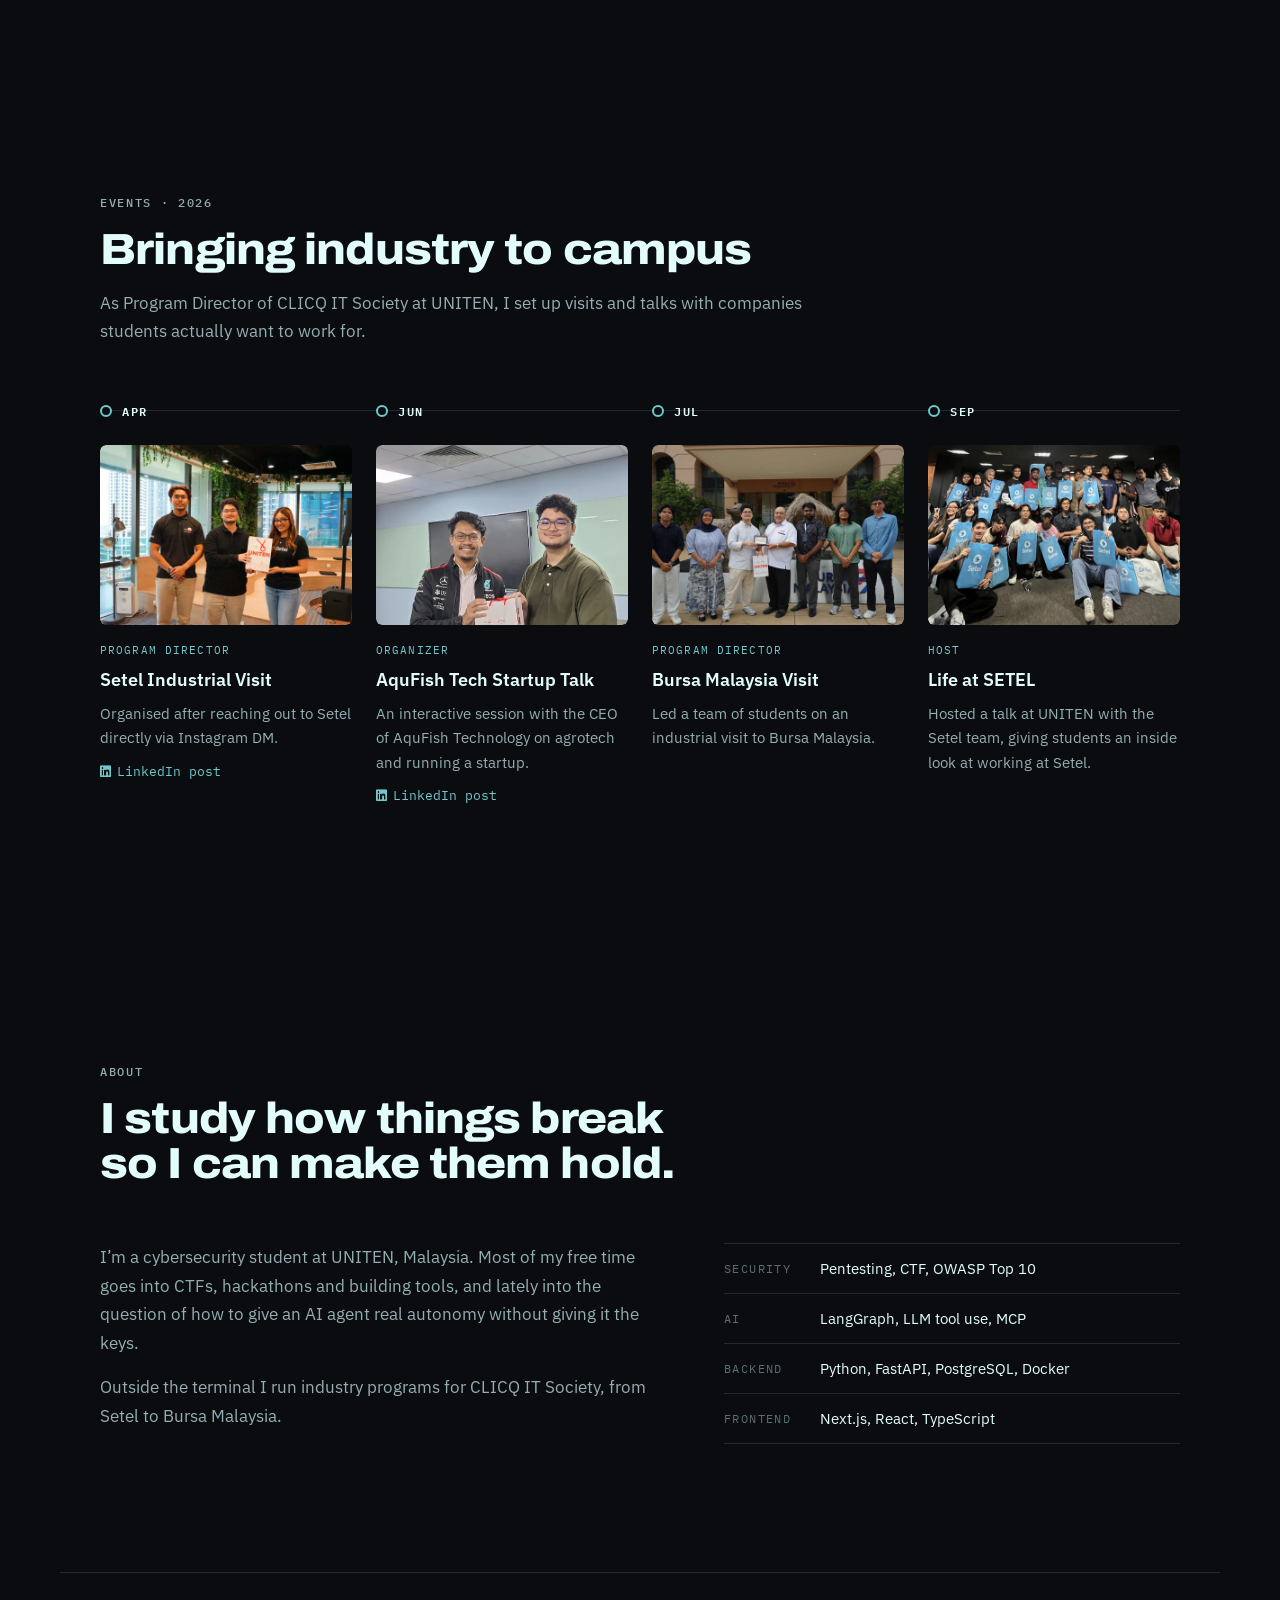
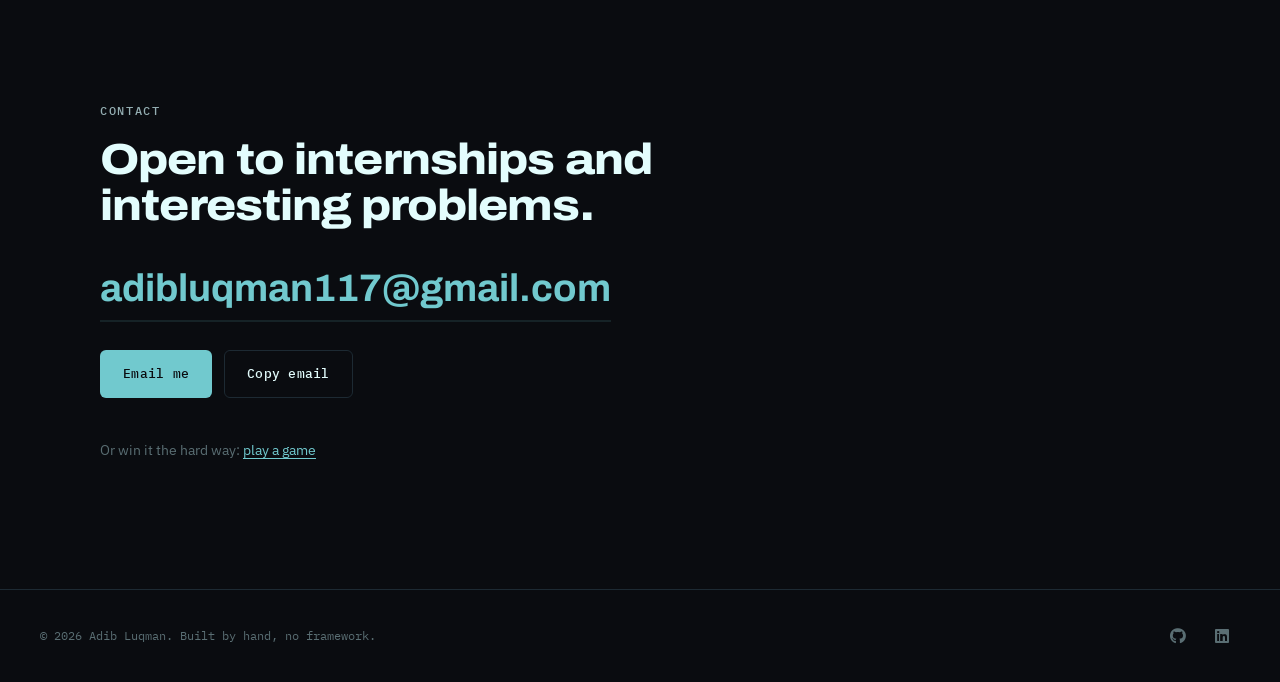
==== commit f807fdd7: "Fix the UI design by changing the color palete" ====
--- a/index.html
+++ b/index.html
@@ -3,369 +3,281 @@
 <head>
   <meta charset="UTF-8">
   <meta name="viewport" content="width=device-width, initial-scale=1.0">
-  <title>Adib — CyberSecurity Student</title>
-  <meta name="description" content="Adib Luqman — CyberSecurity student, CTF player, and builder. Based in Malaysia.">
+  <title>Adib Luqman — Security &amp; AI Agents</title>
+  <meta name="description" content="Adib Luqman — cybersecurity student at UNITEN building AI agents with fail-closed guardrails. CTF player, hackathon builder, based in Malaysia.">
+  <meta name="theme-color" content="#0a0c10">
   <meta property="og:type" content="website">
-  <meta property="og:title" content="Adib Luqman — CyberSecurity Student">
-  <meta property="og:description" content="CyberSecurity student, CTF player, and builder. Based in Malaysia.">
+  <meta property="og:title" content="Adib Luqman — Security &amp; AI Agents">
+  <meta property="og:description" content="I build AI agents that can't be talked into breaking the rules.">
   <meta property="og:url" content="https://salmonisfish.github.io/portfolio/">
-  <meta property="og:image" content="https://salmonisfish.github.io/portfolio/setel-event.webp">
+  <meta property="og:image" content="https://salmonisfish.github.io/portfolio/AmanahTrader.webp">
   <meta name="twitter:card" content="summary_large_image">
-  <meta name="twitter:title" content="Adib Luqman — CyberSecurity Student">
-  <meta name="twitter:description" content="CyberSecurity student, CTF player, and builder. Based in Malaysia.">
-  <meta name="twitter:image" content="https://salmonisfish.github.io/portfolio/setel-event.webp">
+  <meta name="twitter:title" content="Adib Luqman — Security &amp; AI Agents">
+  <meta name="twitter:description" content="I build AI agents that can't be talked into breaking the rules.">
+  <meta name="twitter:image" content="https://salmonisfish.github.io/portfolio/AmanahTrader.webp">
   <link rel="icon" type="image/svg+xml" href="favicon.svg">
   <link rel="preconnect" href="https://fonts.googleapis.com">
   <link rel="preconnect" href="https://fonts.gstatic.com" crossorigin>
-  <link href="https://fonts.googleapis.com/css2?family=Orbitron:wght@400;500;700;800;900&family=JetBrains+Mono:wght@400;500;700&family=Syne:wght@400;600;700;800&display=swap" rel="stylesheet">
+  <link href="https://fonts.googleapis.com/css2?family=Archivo:wdth,wght@62..125,400..900&family=IBM+Plex+Mono:wght@400;500;600&family=IBM+Plex+Sans:ital,wght@0,400;0,500;0,600;1,400&display=swap" rel="stylesheet">
   <link rel="stylesheet" href="https://cdnjs.cloudflare.com/ajax/libs/font-awesome/6.5.0/css/all.min.css">
   <link rel="stylesheet" href="style.css">
 </head>
 <body>
+  <a class="skip-link" href="#work">Skip to work</a>
+
   <nav id="navbar">
-    <span class="logo">Adib</span>
+    <a href="#top" class="logo">Adib Luqman</a>
     <div class="nav-links" id="navLinks">
+      <a href="#work">Work</a>
+      <a href="#events">Events</a>
       <a href="#about">About</a>
-      <a href="#activities">Activities</a>
-      <a href="#hackathons">Hackathons</a>
-      <a href="#projects">Projects</a>
       <a href="#contact">Contact</a>
     </div>
-    <button class="hamburger" id="hamburger" aria-label="Toggle menu">
+    <button class="hamburger" id="hamburger" aria-label="Toggle menu" aria-expanded="false" aria-controls="navLinks">
       <span></span>
       <span></span>
       <span></span>
     </button>
   </nav>
 
-  <canvas id="particles"></canvas>
-
-  <!-- HERO -->
-  <section class="hero" id="hero">
-    <div class="hero-grid">
+  <canvas id="particles" aria-hidden="true"></canvas>
+
+  <main id="top">
+    <!-- HERO -->
+    <header class="hero">
       <div class="hero-text">
-        <span class="hero-greeting">Hello, I'm</span>
-        <h1 class="hero-name">Adib Luqman</h1>
-        <p class="hero-title">CyberSecurity student. <span class="typewriter-text" id="typewriter"></span><span class="typewriter-cursor">|</span></p>
-        <p class="hero-bio">I study how things break so I can help make them stronger. Passionate about CTF, pentesting, and building tools that matter.</p>
-        <div class="hero-buttons">
-          <a href="#contact" class="btn btn-primary">Get In Touch</a>
-          <a href="#projects" class="btn btn-ghost">View Projects</a>
-        </div>
-        <div class="hero-social">
-          <a href="https://github.com/SalmonIsFish" class="social-link" target="_blank"><i class="fab fa-github"></i></a>
-          <a href="https://www.linkedin.com/in/adib-luqman-b63683273/" class="social-link" target="_blank"><i class="fab fa-linkedin"></i></a>
-        </div>
-      </div>
-      <div class="hero-terminal">
-        <div class="terminal-window">
-          <div class="terminal-header">
-            <div class="terminal-dots">
-              <span class="dot dot-red"></span>
-              <span class="dot dot-yellow"></span>
-              <span class="dot dot-green"></span>
-            </div>
-            <span class="terminal-title">whoami.sh</span>
-          </div>
-          <div class="terminal-body" id="terminalBody"></div>
-        </div>
-      </div>
+        <p class="hero-hello">Hello, I&rsquo;m</p>
+        <h1 class="hero-title">Adib Luqman</h1>
+        <p class="hero-role">Cybersecurity student at UNITEN, building <em>AI agents that can&rsquo;t be talked into breaking the rules.</em></p>
+        <p class="hero-sub">CTF player and hackathon builder. In my agents the model can suggest, but plain, testable code decides: every action has to clear fail-closed checks before anything goes through.</p>
+        <div class="hero-actions">
+          <a href="mailto:adibluqman117@gmail.com" class="btn btn-primary">Email me</a>
+          <a href="#work" class="btn btn-ghost">See the work <span aria-hidden="true">&darr;</span></a>
+          <div class="hero-social">
+            <a href="https://github.com/SalmonIsFish" target="_blank" rel="noopener" aria-label="GitHub"><i class="fab fa-github"></i></a>
+            <a href="https://www.linkedin.com/in/adib-luqman-b63683273/" target="_blank" rel="noopener" aria-label="LinkedIn"><i class="fab fa-linkedin"></i></a>
+          </div>
+        </div>
+      </div>
+
+      <figure class="gate-demo" aria-labelledby="gateCaption">
+        <div class="gate-panel">
+          <div class="gate-request">
+            <span class="gate-label">Request</span>
+            <span class="gate-request-text" id="gateRequest">sell put · AAPL · 1 contract</span>
+          </div>
+          <ol class="gate-list" id="gateList"></ol>
+          <div class="gate-verdict" id="gateVerdict" aria-live="polite">&nbsp;</div>
+        </div>
+        <figcaption id="gateCaption">Simplified replay of the gate chain in <a href="https://github.com/SalmonIsFish/alpaca-hackathon" target="_blank" rel="noopener">Amanah Trader</a>.</figcaption>
+      </figure>
+    </header>
+
+    <!-- PROOF -->
+    <div class="proof" role="list">
+      <span role="listitem"><b>29</b> real flags captured by my CTF agent</span>
+      <span role="listitem"><b>Finalist</b> · Supervity Hackathon</span>
+      <span role="listitem"><b>5</b> hackathons in 2026</span>
+      <span role="listitem"><b>4</b> industry events organised</span>
     </div>
-    <div class="scroll-hint">
-      scroll down
-      <span class="scroll-hint-line"></span>
-      <span class="scroll-hint-arrow">&#9662;</span>
-    </div>
-  </section>
-
-  <!-- STATS BAR -->
-  <div class="stats-bar">
-    <div class="container stats-grid">
-      <div class="fade-in-element">
-        <div class="stat-number">29</div>
-        <div class="stat-label">CTF Flags</div>
-      </div>
-      <div class="fade-in-element">
-        <div class="stat-number">4</div>
-        <div class="stat-label">Hackathons</div>
-      </div>
-      <div class="fade-in-element">
-        <div class="stat-number">3</div>
-        <div class="stat-label">Events Organized</div>
-      </div>
-      <div class="fade-in-element">
-        <div class="stat-number">5+</div>
-        <div class="stat-label">Projects Built</div>
-      </div>
-    </div>
-  </div>
-
-  <!-- ABOUT -->
-  <section id="about">
-    <div class="section-header fade-in-element">
-      <span class="section-tag">// about_me</span>
-      <h2 class="section-title">About Me</h2>
-    </div>
-    <p class="fade-in-element">
-      I'm a CyberSecurity student at UNITEN, Malaysia, passionate about 
-      keeping the internet safe. When I'm not studying, I'm building 
-      stuff and breaking things (legally).
-    </p>
-    <p class="fade-in-element">
-      As Program Director of CLICQ IT Society, I organize industrial visits and
-      tech talks — from Setel to Bursa Malaysia. On the technical side, I build
-      AI-powered tools (like an autonomous CTF-solving agent) and compete in
-      hackathons and capture-the-flag competitions.
-    </p>
-    <div class="about-skills fade-in-element" aria-label="Skills and tools">
-      <span>Python</span>
-      <span>Pentesting</span>
-      <span>CTF</span>
-      <span>LangGraph / LLM</span>
-      <span>FastAPI</span>
-      <span>Next.js</span>
-      <span>Docker</span>
-      <span>PostgreSQL</span>
-    </div>
-  </section>
-
-  <div class="section-divider"><span></span></div>
-
-  <!-- ACTIVITIES -->
-  <section id="activities">
-    <div class="section-header fade-in-element">
-      <span class="section-tag">// activities</span>
-      <h2 class="section-title">Activities & Events</h2>
-    </div>
-    <div class="activity-grid">
-      <div class="activity-card fade-in-element">
-        <div class="activity-img-wrapper lightbox-trigger" data-group="activities" data-caption="Setel Industrial Visit" role="button" tabindex="0">
-          <img src="setel-event.webp" alt="Setel Industrial Visit" class="activity-img" width="1200" height="800" loading="lazy" decoding="async">
-          <div class="activity-overlay">
-            <i class="fas fa-expand"></i>
-            <span>View Photo</span>
-          </div>
-        </div>
-        <h3>Setel Industrial Visit</h3>
-        <p>Program Director — Organized this visit for CLICQ IT Society UNITEN after reaching out to Setel directly via Instagram DM.</p>
-        <span class="activity-date">April 2026</span>
-        <a href="https://www.linkedin.com/feed/update/urn:li:activity:7366636456304306176/" target="_blank" class="activity-link"><i class="fab fa-linkedin"></i> View LinkedIn Post &#8594;</a>
-      </div>
-
-      <div class="activity-card fade-in-element">
-        <div class="activity-img-wrapper lightbox-trigger" data-group="activities" data-caption="AquFish Tech Startup Talk" role="button" tabindex="0">
-          <img src="aqufish-talk.webp" alt="AquFish Technology Startup Talk at UNITEN" class="activity-img" width="675" height="1200" loading="lazy" decoding="async">
-          <div class="activity-overlay">
-            <i class="fas fa-expand"></i>
-            <span>View Photo</span>
-          </div>
-        </div>
-        <h3>AquFish Tech Startup Talk</h3>
-        <p>Organizer — Hosted an interactive session at UNITEN with the CEO of AquFish Technology to discuss agrotech innovations and startup management.</p>
-        <span class="activity-date">June 2026</span>
-        <a href="https://www.linkedin.com/feed/update/urn:li:activity:7478730543300452352/" target="_blank" class="activity-link"><i class="fab fa-linkedin"></i> View LinkedIn Post &#8594;</a>
-      </div>
-
-      <div class="activity-card fade-in-element">
-        <div class="bursa-scroll">
-          <img src="Bursa1.webp" alt="Bursa Malaysia industrial visit" class="activity-img lightbox-trigger" width="1200" height="800" loading="lazy" decoding="async" data-group="bursa" data-caption="Bursa Malaysia Visit" role="button" tabindex="0">
-          <img src="Bursa2.webp" alt="Bursa Malaysia visit group photo" class="activity-img lightbox-trigger" width="1200" height="800" loading="lazy" decoding="async" data-group="bursa" data-caption="Bursa Malaysia Group Photo" role="button" tabindex="0">
-        </div>
-        <h3>Bursa Malaysia Visit</h3>
-        <p>Program Director — Led a team of students on an industrial visit to Bursa Malaysia, guiding them through the experience and ensuring a productive and engaging session.</p>
-        <span class="activity-date">July 2026</span>
-      </div>
-    </div>
-  </section>
-
-  <div class="section-divider"><span></span></div>
-
-  <!-- HACKATHONS -->
-  <section id="hackathons">
-    <div class="section-header fade-in-element">
-      <span class="section-tag">// hackathons</span>
-      <h2 class="section-title">Hackathons & Competitions</h2>
-    </div>
-    <div class="hackathon-grid">
-      <div class="hackathon-card fade-in-element">
-        <div class="activity-img-wrapper lightbox-trigger" data-group="hackathons" data-caption="Supervity Hackathon — Finalist" role="button" tabindex="0">
-          <img src="SupervityHackhaton.webp" alt="Supervity Hackathon Project" class="project-img" width="574" height="1020" loading="lazy" decoding="async">
-          <div class="activity-overlay">
-            <i class="fas fa-expand"></i>
-            <span>View Photo</span>
-          </div>
-        </div>
-        <div class="hackathon-header">
-          <span class="hackathon-icon">&#129302;</span>
-          <div>
-            <h3>Supervity Hackathon</h3>
-            <span class="hackathon-team">Team Gamabunta</span>
-          </div>
-        </div>
-        <p>An AI-powered command center for automating business processes with multi-agent orchestration. Built with FastAPI, Next.js, PostgreSQL, and Docker — featuring real-time dashboards, AI policy evaluation, and human-in-the-loop exception handling.</p>
-        <div class="project-tags">
-          <span>Python</span>
-          <span>FastAPI</span>
-          <span>Next.js</span>
-          <span>PostgreSQL</span>
-          <span>Docker</span>
-        </div>
-        <a href="https://github.com/SalmonIsFish/Gamabunta_SupervityHackhaton" target="_blank"><i class="fab fa-github"></i> View Source Code &#8594;</a>
-      </div>
-
-      <div class="hackathon-card fade-in-element">
-        <div class="activity-img-wrapper lightbox-trigger" data-group="hackathons" data-caption="UCSI Hackathon — CTF Agent" role="button" tabindex="0">
-          <img src="UCSI_Hackhaton.webp" alt="UCSI Hackathon Project" class="project-img" width="675" height="1200" loading="lazy" decoding="async">
-          <div class="activity-overlay">
-            <i class="fas fa-expand"></i>
-            <span>View Photo</span>
-          </div>
-        </div>
-        <div class="hackathon-header">
-          <span class="hackathon-icon">&#127988;</span>
-          <div>
-            <h3>UCSI Hackathon</h3>
-            <span class="hackathon-team">Team Gamabunta</span>
-          </div>
-        </div>
-        <p>An autonomous CTF-solving agent built on LangGraph — combining LLM reasoning with a bounded tool-use loop, 14 vetted technique packs, and a Next.js dashboard. Captured 29 real flags across picoCTF, HackTheBox, and live competition challenges.</p>
-        <div class="project-tags">
-          <span>Python</span>
-          <span>LangGraph</span>
-          <span>Next.js</span>
-          <span>LLM</span>
-          <span>FastAPI</span>
-        </div>
-        <a href="https://github.com/SalmonIsFish/CTF_Hackhaton" target="_blank"><i class="fab fa-github"></i> View Source Code &#8594;</a>
-      </div>
-
-      <div class="hackathon-card fade-in-element">
-        <div class="activity-img-wrapper lightbox-trigger" data-group="hackathons" data-caption="PromptQuest Hackathon — Sustainability Track" role="button" tabindex="0">
-          <img src="proC-hackahton.webp" alt="PromptQuest Hackathon Project" class="project-img" width="1200" height="558" loading="lazy" decoding="async">
-          <div class="activity-overlay">
-            <i class="fas fa-expand"></i>
-            <span>View Photo</span>
-          </div>
-        </div>
-        <div class="hackathon-header">
-          <span class="hackathon-icon">&#9851;&#65039;</span>
-          <div>
-            <h3>PromptQuest Hackathon</h3>
-            <span class="hackathon-team">Sustainability Track</span>
-          </div>
-        </div>
-        <p>An AI-powered decision-support dashboard for Waste-to-Energy plant operations, built for the PromptQuest Hackathon under the Sustainability category.</p>
-        <div class="project-tags">
-          <span>Python</span>
-          <span>HTML</span>
-          <span>CSS</span>
-          <span>JavaScript</span>
-        </div>
-        <a href="https://github.com/SalmonIsFish/wte-platform" target="_blank"><i class="fab fa-github"></i> View Source Code &#8594;</a>
-      </div>
-
-      <div class="hackathon-card fade-in-element">
-        <div class="bursa-scroll">
-          <img src="MubaHackhaton1.jpg" alt="MUBA Blockchain Hackathon 2026 award photo" class="project-img activity-img lightbox-trigger" width="720" height="1280" loading="lazy" decoding="async" data-group="hackathons" data-caption="MUBA Blockchain Hackathon 2026" role="button" tabindex="0">
-          <img src="MubaHackhaton2.jpeg" alt="Team photo at MUBA Blockchain Hackathon 2026" class="project-img activity-img lightbox-trigger" width="1080" height="607" loading="lazy" decoding="async" data-group="hackathons" data-caption="MUBA Blockchain Hackathon 2026 — Team Photo" role="button" tabindex="0">
-        </div>
-        <div class="hackathon-header">
-          <span class="hackathon-icon">&#9878;&#65039;</span>
-          <div>
-            <h3>MUBA Blockchain Hackathon</h3>
-            <span class="hackathon-team">Track 02 — AI &times; Options</span>
-          </div>
-        </div>
-        <p>An AI-powered trading copilot for the Thetanuts options protocol on Base, enforcing deterministic Shariah and risk screening through a fail-closed 5-gate compliance chain before any trade is signed. Built with Python, TypeScript, and a React frontend, with Claude integrated via MCP for strategy recommendations.</p>
-        <div class="project-tags">
-          <span>Python</span>
-          <span>TypeScript</span>
-          <span>React</span>
-          <span>MCP</span>
-        </div>
-        <a href="https://github.com/SalmonIsFish/mubaThetanuts_Track2" target="_blank"><i class="fab fa-github"></i> View Source Code &#8594;</a>
-      </div>
-    </div>
-  </section>
-
-  <div class="section-divider"><span></span></div>
-
-  <!-- PROJECTS -->
-  <section id="projects">
-    <div class="section-header fade-in-element">
-      <span class="section-tag">// projects</span>
-      <h2 class="section-title">Projects</h2>
-    </div>
-    <div class="project-grid">
-      <div class="project-card fade-in-element">
-        <div class="activity-img-wrapper lightbox-trigger" data-group="projects" data-caption="OWASP CTF Academy" role="button" tabindex="0">
-          <img src="owasp-ctf.webp" alt="OWASP CTF ACADEMY Project" class="project-img" width="781" height="738" loading="lazy" decoding="async">
-          <div class="activity-overlay">
-            <i class="fas fa-expand"></i>
-            <span>View Photo</span>
-          </div>
-        </div>
-        <h3>OWASP CTF ACADEMY</h3>
-        <p>A gamified, hands-on platform for learning the OWASP Top 10 (2025) vulnerability classes by exploiting them yourself, then capturing a flag to prove it.</p>
-        <div class="project-tags">
-          <span>Python</span>
-          <span>HTML</span>
-          <span>CSS</span>
-        </div>
-        <a href="https://github.com/SalmonIsFish/owasp-ctf-academy" target="_blank"><i class="fab fa-github"></i> View Source Code &#8594;</a>
-      </div>
-
-      <div class="project-card fade-in-element">
-        <div class="portfolio-preview" aria-hidden="true">
-          <div class="portfolio-preview-code">
-            <span class="pp-key">const</span> <span class="pp-var">site</span> = {<br>
-            &nbsp;&nbsp;builtWith: <span class="pp-str">"HTML + CSS + JS"</span>,<br>
-            &nbsp;&nbsp;framework: <span class="pp-str">"none, from scratch"</span><br>
-            };
-          </div>
-        </div>
-        <h3>This Portfolio</h3>
-        <p>Personal portfolio built from scratch with HTML, CSS and JavaScript.</p>
-        <div class="project-tags">
-          <span>HTML</span>
-          <span>CSS</span>
-          <span>JavaScript</span>
-        </div>
-        <a href="https://github.com/SalmonIsFish/portfolio" target="_blank"><i class="fab fa-github"></i> View Source Code &#8594;</a>
-      </div>
-    </div>
-  </section>
-
-  <div class="section-divider"><span></span></div>
-
-  <!-- CONTACT -->
-  <section id="contact">
-    <div class="section-header fade-in-element">
-      <span class="section-tag">// contact</span>
-      <h2 class="section-title">Contact Me</h2>
-    </div>
-    <p class="fade-in-element">Want to get in touch? My inbox is always open.</p>
-    <div class="contact-actions fade-in-element">
-      <a href="mailto:adibluqman117@gmail.com" class="btn btn-primary">Email Me</a>
-      <button id="copy-email-btn" class="btn btn-ghost copy-btn">Copy Email</button>
-    </div>
-    <p class="fade-in-element contact-egg">Or, if you insist on doing this the hard way:
-      <button id="egg-game-btn" class="link-button">play a game</button></p>
-
-    <div id="contact-reveal" class="contact-reveal hidden">
-      <p>Email me at:</p>
-      <a href="mailto:adibluqman117@gmail.com" class="contact-email">adibluqman117@gmail.com</a>
-    </div>
-  </section>
-
-  <!-- FOOTER -->
+
+    <!-- WORK -->
+    <section id="work" class="section">
+      <div class="section-head fade-in-element">
+        <p class="eyebrow">Work</p>
+        <h2 class="section-title">Agents, tools and hackathon builds</h2>
+      </div>
+
+      <article class="case fade-in-element">
+        <div class="case-media">
+          <img style="--focus: 50% 58%" src="UCSI_Hackhaton.webp" alt="UCSI Hackathon CTF agent project" class="lightbox-trigger" width="675" height="1200" loading="lazy" decoding="async" data-group="ctf-agent" data-caption="UCSI Hackathon — autonomous CTF agent" role="button" tabindex="0">
+        </div>
+        <div class="case-body">
+          <p class="case-meta">UCSI Hackathon · Team Gamabunta</p>
+          <h3 class="case-title">Autonomous CTF agent</h3>
+          <dl class="case-points">
+            <dt>Problem</dt>
+            <dd>Letting an LLM loose on CTF challenges usually means endless loops and made-up exploits.</dd>
+            <dt>Built</dt>
+            <dd>A LangGraph agent with a bounded tool-use loop, 14 vetted technique packs and a Next.js dashboard to watch it work.</dd>
+            <dt>Result</dt>
+            <dd><strong>29 real flags</strong> captured across picoCTF, HackTheBox and live competition challenges.</dd>
+          </dl>
+          <ul class="tags"><li>Python</li><li>LangGraph</li><li>LLM</li><li>FastAPI</li><li>Next.js</li></ul>
+          <a class="text-link" href="https://github.com/SalmonIsFish/CTF_Hackhaton" target="_blank" rel="noopener">View source <span aria-hidden="true">&rarr;</span></a>
+        </div>
+      </article>
+
+      <article class="case case-flip fade-in-element">
+        <div class="case-media">
+          <img style="--focus: left top" src="AmanahTrader.webp" alt="Amanah Trader dashboard showing account equity, cash holdings and trading activity" class="lightbox-trigger" width="1884" height="820" loading="lazy" decoding="async" data-group="amanah" data-caption="Amanah Trader — live dashboard" role="button" tabindex="0">
+          <img src="AlpacaHackathon_Certificate.webp" alt="Alpaca AI Trading Agents Hackathon certificate of completion" class="lightbox-trigger case-media-extra" width="957" height="1353" loading="lazy" decoding="async" data-group="amanah" data-caption="Alpaca AI Trading Agents Hackathon — certificate of completion" role="button" tabindex="0">
+        </div>
+        <div class="case-body">
+          <p class="case-meta">Alpaca AI Trading Agents Hackathon · lablab.ai</p>
+          <h3 class="case-title">Amanah Trader</h3>
+          <dl class="case-points">
+            <dt>Problem</dt>
+            <dd>Real mandates sometimes require refusing a profitable trade, and you have to prove an autonomous agent actually would.</dd>
+            <dt>Built</dt>
+            <dd>An options agent where the LLM can only pick from a deterministically ranked shortlist. Every order must clear six fail-closed gates (Shariah, structure, gharar, maysir, riba, risk) written in plain Python.</dd>
+            <dt>Result</dt>
+            <dd>Trades cash-secured puts on Alpaca paper, unattended, with <strong>190 logged decisions</strong>, including the ones it refused.</dd>
+          </dl>
+          <ul class="tags"><li>Python</li><li>Alpaca API</li><li>LLM</li><li>Options</li></ul>
+          <a class="text-link" href="https://github.com/SalmonIsFish/alpaca-hackathon" target="_blank" rel="noopener">View source <span aria-hidden="true">&rarr;</span></a>
+        </div>
+      </article>
+
+      <h3 class="subhead fade-in-element">More builds</h3>
+      <ul class="build-list">
+        <li class="build fade-in-element">
+          <img src="SupervityHackhaton.webp" alt="Supervity Hackathon project" class="build-thumb lightbox-trigger" width="574" height="1020" loading="lazy" decoding="async" data-group="supervity" data-caption="Supervity Hackathon — Finalist" role="button" tabindex="0">
+          <img src="SupervityCertificate.webp" alt="Supervity AutoPilot Asia Hackathon certificate" id="cert-supervity" class="lightbox-trigger" hidden width="1280" height="904" loading="lazy" decoding="async" data-group="supervity" data-caption="Supervity AutoPilot Asia Hackathon — certificate">
+          <div class="build-body">
+            <p class="case-meta">Supervity Hackathon · Team Gamabunta <span class="badge">Finalist</span></p>
+            <h4>AI command center for business processes</h4>
+            <p>Multi-agent orchestration with real-time dashboards, AI policy evaluation and human-in-the-loop exception handling.</p>
+            <ul class="tags"><li>FastAPI</li><li>Next.js</li><li>PostgreSQL</li><li>Docker</li></ul>
+          </div>
+          <div class="build-links">
+            <a class="text-link" href="https://github.com/SalmonIsFish/Gamabunta_SupervityHackhaton" target="_blank" rel="noopener">Source <span aria-hidden="true">&rarr;</span></a>
+            <button type="button" class="text-link link-reset" data-open="cert-supervity">Certificate</button>
+          </div>
+        </li>
+        <li class="build fade-in-element">
+          <img src="MubaHackhaton1.jpg" alt="MUBA Blockchain Hackathon 2026 award photo" class="build-thumb lightbox-trigger" width="720" height="1280" loading="lazy" decoding="async" data-group="muba" data-caption="MUBA Blockchain Hackathon 2026" role="button" tabindex="0">
+          <img src="MubaHackhaton2.jpeg" alt="Team photo at MUBA Blockchain Hackathon 2026" class="lightbox-trigger" hidden width="1080" height="607" loading="lazy" decoding="async" data-group="muba" data-caption="MUBA Blockchain Hackathon 2026 — team photo">
+          <img src="MubaCertificate.webp" alt="MUBA Blockchain Hackathon 2026 certificate of appreciation" id="cert-muba" class="lightbox-trigger" hidden width="1285" height="910" loading="lazy" decoding="async" data-group="muba" data-caption="MUBA Blockchain Hackathon 2026 — certificate">
+          <div class="build-body">
+            <p class="case-meta">MUBA Blockchain Hackathon · Track 02, AI &times; Options</p>
+            <h4>Thetanuts options copilot</h4>
+            <p>An AI trading copilot on Base that runs a fail-closed 5-gate Shariah and risk chain before any trade is signed, with Claude integrated via MCP.</p>
+            <ul class="tags"><li>Python</li><li>TypeScript</li><li>React</li><li>MCP</li></ul>
+          </div>
+          <div class="build-links">
+            <a class="text-link" href="https://github.com/SalmonIsFish/mubaThetanuts_Track2" target="_blank" rel="noopener">Source <span aria-hidden="true">&rarr;</span></a>
+            <button type="button" class="text-link link-reset" data-open="cert-muba">Certificate</button>
+          </div>
+        </li>
+        <li class="build fade-in-element">
+          <img src="proC-hackahton.webp" alt="PromptQuest Hackathon project" class="build-thumb lightbox-trigger" width="1200" height="558" loading="lazy" decoding="async" data-group="promptquest" data-caption="PromptQuest Hackathon — Sustainability track" role="button" tabindex="0">
+          <div class="build-body">
+            <p class="case-meta">PromptQuest Hackathon · Sustainability track</p>
+            <h4>Waste-to-Energy decision support</h4>
+            <p>An AI-powered dashboard that helps Waste-to-Energy plant operators make day-to-day decisions.</p>
+            <ul class="tags"><li>Python</li><li>JavaScript</li></ul>
+          </div>
+          <a class="text-link build-link" href="https://github.com/SalmonIsFish/wte-platform" target="_blank" rel="noopener">Source <span aria-hidden="true">&rarr;</span></a>
+        </li>
+        <li class="build fade-in-element">
+          <img src="owasp-ctf.webp" alt="OWASP CTF Academy project" class="build-thumb lightbox-trigger" width="781" height="738" loading="lazy" decoding="async" data-group="owasp" data-caption="OWASP CTF Academy" role="button" tabindex="0">
+          <div class="build-body">
+            <p class="case-meta">Personal project</p>
+            <h4>OWASP CTF Academy</h4>
+            <p>A hands-on platform for learning the OWASP Top 10 (2025) by exploiting each vulnerability yourself and capturing a flag to prove it.</p>
+            <ul class="tags"><li>Python</li><li>HTML</li><li>CSS</li></ul>
+          </div>
+          <a class="text-link build-link" href="https://github.com/SalmonIsFish/owasp-ctf-academy" target="_blank" rel="noopener">Source <span aria-hidden="true">&rarr;</span></a>
+        </li>
+      </ul>
+    </section>
+
+    <!-- EVENTS -->
+    <section id="events" class="section">
+      <div class="section-head fade-in-element">
+        <p class="eyebrow">Events · 2026</p>
+        <h2 class="section-title">Bringing industry to campus</h2>
+        <p class="section-lede">As Program Director of CLICQ IT Society at UNITEN, I set up visits and talks with companies students actually want to work for.</p>
+      </div>
+
+      <ol class="timeline">
+        <li class="event fade-in-element">
+          <time class="event-date" datetime="2026-04">Apr</time>
+          <div class="photo-strip">
+            <img src="setel-event.webp" alt="Setel industrial visit" class="lightbox-trigger" width="1200" height="800" loading="lazy" decoding="async" data-group="setel-visit" data-caption="Setel Industrial Visit" role="button" tabindex="0">
+          </div>
+          <p class="event-role">Program Director</p>
+          <h3>Setel Industrial Visit</h3>
+          <p>Organised after reaching out to Setel directly via Instagram DM.</p>
+          <a class="text-link" href="https://www.linkedin.com/feed/update/urn:li:activity:7366636456304306176/" target="_blank" rel="noopener"><i class="fab fa-linkedin"></i> LinkedIn post</a>
+        </li>
+        <li class="event fade-in-element">
+          <time class="event-date" datetime="2026-06">Jun</time>
+          <div class="photo-strip">
+            <img src="aqufish-talk.webp" alt="AquFish Technology startup talk at UNITEN" class="lightbox-trigger" width="675" height="1200" loading="lazy" decoding="async" data-group="aqufish" data-caption="AquFish Tech Startup Talk" role="button" tabindex="0">
+          </div>
+          <p class="event-role">Organizer</p>
+          <h3>AquFish Tech Startup Talk</h3>
+          <p>An interactive session with the CEO of AquFish Technology on agrotech and running a startup.</p>
+          <a class="text-link" href="https://www.linkedin.com/feed/update/urn:li:activity:7478730543300452352/" target="_blank" rel="noopener"><i class="fab fa-linkedin"></i> LinkedIn post</a>
+        </li>
+        <li class="event fade-in-element">
+          <time class="event-date" datetime="2026-07">Jul</time>
+          <div class="photo-strip">
+            <img src="Bursa1.webp" alt="Bursa Malaysia industrial visit" class="lightbox-trigger" width="1200" height="800" loading="lazy" decoding="async" data-group="bursa" data-caption="Bursa Malaysia Visit" role="button" tabindex="0">
+            <img src="Bursa2.webp" alt="Bursa Malaysia visit group photo" class="lightbox-trigger" width="1200" height="800" loading="lazy" decoding="async" data-group="bursa" data-caption="Bursa Malaysia — group photo" role="button" tabindex="0">
+          </div>
+          <p class="event-role">Program Director</p>
+          <h3>Bursa Malaysia Visit</h3>
+          <p>Led a team of students on an industrial visit to Bursa Malaysia.</p>
+        </li>
+        <li class="event fade-in-element">
+          <time class="event-date" datetime="2026-09">Sep</time>
+          <div class="photo-strip">
+            <img src="SetelTalk1.webp" alt="Participants holding Setel bags at the Life at SETEL talk at UNITEN" class="lightbox-trigger" width="1200" height="800" loading="lazy" decoding="async" data-group="setel-talk" data-caption="Life at SETEL — group photo" role="button" tabindex="0">
+            <img src="SetelTalk2.webp" alt="Token of appreciation exchange between UNITEN and Setel" class="lightbox-trigger" width="1200" height="960" loading="lazy" decoding="async" data-group="setel-talk" data-caption="Life at SETEL — token of appreciation" role="button" tabindex="0">
+          </div>
+          <p class="event-role">Host</p>
+          <h3>Life at SETEL</h3>
+          <p>Hosted a talk at UNITEN with the Setel team, giving students an inside look at working at Setel.</p>
+        </li>
+      </ol>
+    </section>
+
+    <!-- ABOUT -->
+    <section id="about" class="section about">
+      <div class="section-head fade-in-element">
+        <p class="eyebrow">About</p>
+        <h2 class="section-title">I study how things break so I can make them hold.</h2>
+      </div>
+      <div class="about-cols fade-in-element">
+        <div>
+          <p>I&rsquo;m a cybersecurity student at UNITEN, Malaysia. Most of my free time goes into CTFs, hackathons and building tools, and lately into the question of how to give an AI agent real autonomy without giving it the keys.</p>
+          <p>Outside the terminal I run industry programs for CLICQ IT Society, from Setel to Bursa Malaysia.</p>
+        </div>
+        <dl class="skills">
+          <dt>Security</dt><dd>Pentesting, CTF, OWASP Top 10</dd>
+          <dt>AI</dt><dd>LangGraph, LLM tool use, MCP</dd>
+          <dt>Backend</dt><dd>Python, FastAPI, PostgreSQL, Docker</dd>
+          <dt>Frontend</dt><dd>Next.js, React, TypeScript</dd>
+        </dl>
+      </div>
+    </section>
+
+    <!-- CONTACT -->
+    <section id="contact" class="section contact">
+      <p class="eyebrow fade-in-element">Contact</p>
+      <h2 class="contact-title fade-in-element">Open to internships and interesting problems.</h2>
+      <a href="mailto:adibluqman117@gmail.com" class="contact-email fade-in-element">adibluqman117@gmail.com</a>
+      <div class="contact-actions fade-in-element">
+        <a href="mailto:adibluqman117@gmail.com" class="btn btn-primary">Email me</a>
+        <button id="copy-email-btn" class="btn btn-ghost" type="button">Copy email</button>
+      </div>
+      <p class="contact-egg fade-in-element">Or win it the hard way: <button id="egg-game-btn" class="link-button" type="button">play a game</button></p>
+
+      <div id="contact-reveal" class="contact-reveal hidden">
+        <p>You earned it. Email me at:</p>
+        <a href="mailto:adibluqman117@gmail.com" class="contact-reveal-email">adibluqman117@gmail.com</a>
+      </div>
+    </section>
+  </main>
+
   <footer class="footer">
-    <div class="container footer-inner">
-      <p class="footer-copy">&copy; 2026 Adib Luqman. Built with curiosity.</p>
-      <div class="footer-links">
-        <a href="https://github.com/SalmonIsFish" target="_blank"><i class="fab fa-github"></i></a>
-        <a href="https://www.linkedin.com/in/adib-luqman-b63683273/" target="_blank"><i class="fab fa-linkedin"></i></a>
-      </div>
+    <p>&copy; 2026 Adib Luqman. Built by hand, no framework.</p>
+    <div class="footer-links">
+      <a href="https://github.com/SalmonIsFish" target="_blank" rel="noopener" aria-label="GitHub"><i class="fab fa-github"></i></a>
+      <a href="https://www.linkedin.com/in/adib-luqman-b63683273/" target="_blank" rel="noopener" aria-label="LinkedIn"><i class="fab fa-linkedin"></i></a>
     </div>
   </footer>
 
@@ -375,14 +287,14 @@
     <div id="game-instructions">Move: WASD or Arrows | Shoot: Spacebar | Score 20 to unlock a surprise</div>
     <div id="game-touch-hint" hidden>Drag to move — firing is automatic</div>
     <canvas id="game-canvas"></canvas>
-    <button id="close-game">&#10005;</button>
+    <button id="close-game" aria-label="Close game">&#10005;</button>
   </div>
 
   <!-- Lightbox -->
-  <div class="lightbox" id="lightbox">
-    <button class="lightbox-close" id="lightbox-close">&times;</button>
-    <button class="lightbox-prev" id="lightbox-prev">&#10094;</button>
-    <button class="lightbox-next" id="lightbox-next">&#10095;</button>
+  <div class="lightbox" id="lightbox" role="dialog" aria-modal="true" aria-label="Photo viewer">
+    <button class="lightbox-close" id="lightbox-close" aria-label="Close">&times;</button>
+    <button class="lightbox-prev" id="lightbox-prev" aria-label="Previous photo">&#10094;</button>
+    <button class="lightbox-next" id="lightbox-next" aria-label="Next photo">&#10095;</button>
     <div class="lightbox-content">
       <img class="lightbox-img" id="lightbox-img" src="" alt="">
     </div>
--- a/style.css
+++ b/style.css
@@ -1,46 +1,49 @@
 :root {
-  --bg: #0a0c10;
-  --bg-2: #0f1117;
-  --bg-3: #161b24;
-  --bg-4: #1c2333;
-  --accent: #a78bfa;
-  --accent-2: #60a5fa;
-  --accent-dim: rgba(167, 139, 250, 0.15);
-  --gold: #fbbf24;
-  --text: #e2e8f0;
-  --text-2: #8892a4;
-  --text-3: #4a5568;
-  --border: #1e2a3a;
-  --border-2: #2d3748;
-  --font-display: 'Syne', sans-serif;
-  --font-mono: 'JetBrains Mono', monospace;
-  --font-matrix: 'Orbitron', sans-serif;
-  --nav-height: 72px;
-  --radius: 8px;
-  --radius-lg: 16px;
-  --trans: 0.2s ease;
-  --trans-slow: 0.4s ease;
-}
-
-*, *::before, *::after {
-  margin: 0;
-  padding: 0;
-  box-sizing: border-box;
-}
-
-html {
-  scroll-behavior: smooth;
-}
+  /* Base: the original dark background */
+  --ink: #0a0c10;
+  --ink-deep: #07080b;
+  --slab: #10141b;
+  --slab-2: #161b24;
+  --rule: #1d2a33;
+  /* Accent palette: colorhunt.co/palette/e3fdfdcbf1f5a6e3e971c9ce */
+  --frost: #E3FDFD;
+  --mist: #CBF1F5;
+  --aqua: #A6E3E9;
+  --teal: #71C9CE;
+  --paper: var(--frost);
+  --fog: #94AEB2;
+  --fog-2: #5A6E73;
+  --pass: var(--teal);
+  --pass-dim: rgba(113, 201, 206, 0.12);
+  --fail: #FF6B6B;
+  --fail-dim: rgba(255, 107, 107, 0.12);
+  --review: #F5B73B;
+
+  --font-display: 'Archivo', 'Arial Narrow', sans-serif;
+  --font-body: 'IBM Plex Sans', system-ui, sans-serif;
+  --font-mono: 'IBM Plex Mono', ui-monospace, monospace;
+
+  --nav-height: 68px;
+  --gutter: clamp(16px, 4vw, 40px);
+  --max: 1160px;
+  --radius: 6px;
+  --ease: cubic-bezier(.2, .7, .2, 1);
+}
+
+*, *::before, *::after { margin: 0; padding: 0; box-sizing: border-box; }
+
+html { scroll-behavior: smooth; scroll-padding-top: var(--nav-height); }
 
 body {
-  background-color: var(--bg);
-  color: var(--text);
-  font-family: var(--font-mono);
-  font-size: 1rem;
-  line-height: 1.6;
+  background: var(--ink);
+  color: var(--paper);
+  font-family: var(--font-body);
+  font-size: 1.0625rem;
+  line-height: 1.65;
   -webkit-font-smoothing: antialiased;
-  position: relative;
-}
+  overflow-x: hidden;
+}
+
 body::after {
   content: '';
   position: fixed;
@@ -48,1232 +51,699 @@
   background-image: url("data:image/svg+xml,%3Csvg viewBox='0 0 256 256' xmlns='http://www.w3.org/2000/svg'%3E%3Cfilter id='n'%3E%3CfeTurbulence type='fractalNoise' baseFrequency='0.9' numOctaves='4' stitchTiles='stitch'/%3E%3C/filter%3E%3Crect width='100%25' height='100%25' filter='url(%23n)' opacity='0.03'/%3E%3C/svg%3E");
   pointer-events: none;
   z-index: 0;
-  opacity: 0.4;
-}
-
-a, a:visited, a:hover, a:active {
-  color: inherit;
-  text-decoration: none;
-}
-
-:focus-visible {
-  outline: 2px solid var(--accent);
-  outline-offset: 3px;
-}
-
-@media (prefers-reduced-motion: reduce) {
-  *, *::before, *::after {
-    animation-duration: 0.01ms !important;
-    animation-iteration-count: 1 !important;
-    transition-duration: 0.01ms !important;
-  }
-  html { scroll-behavior: auto; }
-  .fade-in-element {
-    opacity: 1;
-    transform: none;
-    transition: none;
-  }
-}
-
-.container {
-  max-width: 1100px;
-  margin: 0 auto;
-  padding: 0 24px;
+  opacity: .4;
+}
+#particles { position: fixed; inset: 0; width: 100%; height: 100%; z-index: -1; pointer-events: none; }
+
+img { display: block; max-width: 100%; }
+[hidden] { display: none !important; }
+ul, ol { list-style: none; }
+a { color: inherit; text-decoration: none; }
+button { font: inherit; color: inherit; }
+
+:focus-visible { outline: 2px solid var(--pass); outline-offset: 3px; border-radius: 2px; }
+
+.skip-link {
+  position: absolute; left: 16px; top: -60px; z-index: 300;
+  background: var(--pass); color: var(--ink); padding: 8px 14px;
+  font-family: var(--font-mono); font-size: .8rem; border-radius: var(--radius);
+}
+.skip-link:focus { top: 12px; }
+
+.eyebrow {
+  font-family: var(--font-mono);
+  font-size: .75rem;
+  font-weight: 500;
+  text-transform: uppercase;
+  letter-spacing: .14em;
+  color: var(--fog);
 }
 
 /* ===== SCROLL FADE-IN ===== */
-.fade-in-element {
-  opacity: 0;
-  transform: translateY(20px);
-  transition: opacity 0.6s ease, transform 0.6s ease;
-}
-.fade-in-element.visible {
-  opacity: 1;
-  transform: translateY(0);
-}
-
-/* ===== NAVBAR ===== */
+.fade-in-element { opacity: 0; transform: translateY(8px); transition: opacity .6s var(--ease), transform .6s var(--ease); }
+.fade-in-element.visible { opacity: 1; transform: none; }
+
+/* ===== NAV ===== */
 nav {
-  position: fixed;
-  top: 0;
-  width: 100%;
+  position: fixed; inset: 0 0 auto 0; z-index: 100;
   height: var(--nav-height);
-  padding: 0 40px;
-  display: flex;
-  justify-content: space-between;
-  align-items: center;
-  z-index: 100;
-  background: transparent;
-  transition: background var(--trans-slow), border-color var(--trans-slow), backdrop-filter var(--trans-slow);
+  padding: 0 var(--gutter);
+  display: flex; justify-content: space-between; align-items: center;
   border-bottom: 1px solid transparent;
+  transition: background .3s, border-color .3s;
 }
 nav.scrolled {
-  background: rgba(10, 12, 16, 0.85);
-  backdrop-filter: blur(12px);
-  border-bottom: 1px solid var(--border);
-}
-
+  background: rgba(10, 12, 16, .85);
+  backdrop-filter: blur(10px);
+  border-bottom-color: var(--rule);
+}
 .logo {
   font-family: var(--font-mono);
-  font-size: 1.2rem;
-  font-weight: 700;
-  color: var(--accent);
-  letter-spacing: -0.5px;
-}
-.logo::before { content: '['; color: var(--text-3); }
-.logo::after { content: ']'; color: var(--text-3); }
-
-.nav-links {
-  display: flex;
-  gap: 32px;
-  align-items: center;
-}
+  font-size: .85rem;
+  font-weight: 600;
+  text-transform: uppercase;
+  letter-spacing: .16em;
+}
+.nav-links { display: flex; gap: 32px; }
 .nav-links a {
   font-family: var(--font-mono);
-  font-size: 0.85rem;
-  color: var(--text-2);
-  transition: color var(--trans);
-  position: relative;
-}
-.nav-links a::after {
-  content: '';
-  position: absolute;
-  bottom: -4px;
-  left: 0;
-  width: 0;
-  height: 1px;
-  background: var(--accent);
-  transition: width var(--trans);
-}
-.nav-links a:hover { color: var(--text); }
-.nav-links a:hover::after { width: 100%; }
+  font-size: .8rem;
+  text-transform: uppercase;
+  letter-spacing: .12em;
+  color: var(--fog);
+  transition: color .2s;
+}
+.nav-links a:hover { color: var(--pass); }
 
 .hamburger {
-  display: none;
-  flex-direction: column;
-  gap: 5px;
-  cursor: pointer;
-  background: none;
-  border: none;
-  padding: 4px;
-  z-index: 110;
-}
-.hamburger span {
-  display: block;
-  width: 24px;
-  height: 2px;
-  background: var(--text);
-  transition: transform var(--trans), opacity var(--trans);
-}
+  display: none; flex-direction: column; gap: 5px;
+  background: none; border: none; padding: 8px; cursor: pointer;
+}
+.hamburger span { display: block; width: 22px; height: 2px; background: var(--paper); transition: transform .2s, opacity .2s; }
 .hamburger.open span:nth-child(1) { transform: translateY(7px) rotate(45deg); }
 .hamburger.open span:nth-child(2) { opacity: 0; }
 .hamburger.open span:nth-child(3) { transform: translateY(-7px) rotate(-45deg); }
 
-/* ===== PARTICLES ===== */
-#particles {
-  position: fixed;
-  top: 0;
-  left: 0;
-  width: 100%;
-  height: 100%;
-  z-index: -1;
+/* ===== BUTTONS & LINKS ===== */
+.btn {
+  display: inline-flex; align-items: center; gap: 8px;
+  padding: 12px 22px;
+  border-radius: var(--radius);
+  font-family: var(--font-mono);
+  font-size: .82rem;
+  font-weight: 500;
+  letter-spacing: .02em;
+  border: 1px solid transparent;
+  cursor: pointer;
+  transition: background .2s, color .2s, border-color .2s, transform .2s;
+}
+.btn-primary { background: var(--pass); color: var(--ink); }
+.btn-primary:hover { background: var(--paper); transform: translateY(-1px); }
+.btn-ghost { background: transparent; color: var(--paper); border-color: var(--rule); }
+.btn-ghost:hover { border-color: var(--pass); color: var(--pass); }
+
+.text-link {
+  font-family: var(--font-mono);
+  font-size: .8rem;
+  color: var(--pass);
+  display: inline-flex; align-items: center; gap: 6px;
+}
+.text-link:hover { text-decoration: underline; text-underline-offset: 4px; }
+
+.link-button {
+  background: none; border: none; padding: 0; cursor: pointer;
+  color: var(--pass); text-decoration: underline; text-underline-offset: 3px;
 }
 
 /* ===== HERO ===== */
 .hero {
   position: relative;
-  min-height: 100vh;
-  display: flex;
+  max-width: var(--max);
+  margin: 0 auto;
+  min-height: 100svh;
+  padding: calc(var(--nav-height) + 24px) var(--gutter) 40px;
+  display: grid;
+  grid-template-columns: minmax(0, 1.15fr) minmax(0, .85fr);
+  gap: clamp(32px, 6vw, 80px);
   align-items: center;
-  padding: 0 40px;
-  overflow: hidden;
 }
 .hero::before {
   content: '';
   position: absolute;
-  inset: 0;
+  top: 0; bottom: 0;
+  left: 50%;
+  width: 100vw;
+  transform: translateX(-50%);
   background-image:
-    linear-gradient(rgba(167, 139, 250, 0.03) 1px, transparent 1px),
-    linear-gradient(90deg, rgba(167, 139, 250, 0.03) 1px, transparent 1px);
+    linear-gradient(rgba(113, 201, 206, .04) 1px, transparent 1px),
+    linear-gradient(90deg, rgba(113, 201, 206, .04) 1px, transparent 1px);
   background-size: 60px 60px;
+  -webkit-mask-image: linear-gradient(to bottom, #000 70%, transparent);
+  mask-image: linear-gradient(to bottom, #000 70%, transparent);
   pointer-events: none;
+  z-index: -1;
 }
 .hero::after {
   content: '';
   position: absolute;
-  top: 20%;
-  right: -10%;
-  width: 500px;
-  height: 500px;
-  background: radial-gradient(circle, rgba(167, 139, 250, 0.06) 0%, transparent 70%);
+  top: 18%; right: -8%;
+  width: 520px; height: 520px;
+  background: radial-gradient(circle, rgba(113, 201, 206, .09) 0%, transparent 70%);
+  border-radius: 50%;
   pointer-events: none;
-  border-radius: 50%;
-}
-.hero-grid {
+  z-index: -1;
+}
+.hero-text { display: flex; flex-direction: column; gap: 20px; }
+.hero-hello {
+  font-family: var(--font-mono);
+  font-size: .95rem;
+  color: var(--aqua);
+  letter-spacing: .04em;
+}
+.hero-title {
+  font-family: var(--font-display);
+  font-weight: 800;
+  font-variation-settings: "wdth" 118;
+  font-size: clamp(2.4rem, min(5.2vw, 10svh), 4.4rem);
+  line-height: .98;
+  letter-spacing: -.025em;
+  background: linear-gradient(120deg, var(--frost) 0%, var(--mist) 40%, var(--teal) 100%);
+  -webkit-background-clip: text;
+  background-clip: text;
+  color: transparent;
+}
+.hero-role {
+  font-family: var(--font-display);
+  font-weight: 600;
+  font-variation-settings: "wdth" 100;
+  font-size: clamp(1.15rem, min(2vw, 3.4svh), 1.6rem);
+  line-height: 1.3;
+  color: var(--mist);
+  max-width: 26em;
+  text-wrap: balance;
+}
+.hero-role em { font-style: normal; color: var(--teal); }
+@media (min-width: 901px) { .hero-title { white-space: nowrap; } }
+.hero-sub { color: var(--fog); max-width: 34em; font-size: 1.02rem; }
+.hero-actions { display: flex; flex-wrap: wrap; gap: 12px; align-items: center; margin-top: 8px; }
+.hero-social { display: flex; gap: 4px; margin-left: 8px; }
+.hero-social a {
+  width: 40px; height: 40px; display: grid; place-items: center;
+  color: var(--fog); font-size: 1.15rem; transition: color .2s;
+}
+.hero-social a:hover { color: var(--pass); }
+
+/* ===== GATE DEMO (signature) ===== */
+.gate-demo { width: 100%; }
+.gate-panel {
+  background: rgba(16, 20, 27, .82);
+  backdrop-filter: blur(6px);
+  border: 1px solid var(--rule);
+  border-radius: 10px;
+  padding: 22px;
+  font-family: var(--font-mono);
+  font-size: .82rem;
+  box-shadow: 0 30px 80px -30px rgba(0, 0, 0, .6);
+}
+.gate-request {
+  display: flex; flex-direction: column; gap: 6px;
+  padding-bottom: 16px; margin-bottom: 8px;
+  border-bottom: 1px dashed var(--rule);
+}
+.gate-label { font-size: .68rem; letter-spacing: .14em; text-transform: uppercase; color: var(--fog-2); }
+.gate-request-text { color: var(--paper); font-size: .9rem; min-height: 1.4em; }
+
+.gate-list { display: flex; flex-direction: column; }
+.gate {
   display: grid;
-  grid-template-columns: 1fr 1fr;
-  gap: 60px;
+  grid-template-columns: 18px 1fr auto;
+  gap: 10px;
   align-items: center;
-  width: 100%;
-  max-width: 1100px;
+  padding: 8px 0;
+  color: var(--fog-2);
+  border-bottom: 1px solid rgba(35, 57, 60, .6);
+  transition: color .25s;
+}
+.gate:last-child { border-bottom: none; }
+.gate-mark {
+  width: 14px; height: 14px; border-radius: 50%;
+  border: 1.5px solid var(--rule);
+  transition: background .25s, border-color .25s;
+}
+.gate-name { text-transform: uppercase; letter-spacing: .1em; font-size: .75rem; }
+.gate-state { font-size: .72rem; text-transform: uppercase; letter-spacing: .08em; }
+.gate.checking { color: var(--paper); }
+.gate.checking .gate-mark { border-color: var(--paper); animation: pulse .5s ease-in-out infinite alternate; }
+.gate.pass { color: var(--paper); }
+.gate.pass .gate-mark { background: var(--pass); border-color: var(--pass); }
+.gate.pass .gate-state { color: var(--pass); }
+.gate.fail { color: var(--fail); }
+.gate.fail .gate-mark { background: var(--fail); border-color: var(--fail); }
+.gate.fail .gate-state { color: var(--fail); }
+.gate.skipped { opacity: .35; }
+.gate-reason {
+  grid-column: 2 / -1;
+  font-size: .72rem;
+  color: var(--fail);
+  opacity: .85;
+  margin-top: -2px;
+}
+
+.gate-verdict {
+  margin-top: 14px;
+  padding: 12px 14px;
+  border-radius: var(--radius);
+  font-weight: 600;
+  letter-spacing: .1em;
+  text-transform: uppercase;
+  font-size: .78rem;
+  background: var(--ink);
+  color: var(--fog-2);
+  transition: background .3s, color .3s;
+}
+.gate-verdict.pass { background: var(--pass-dim); color: var(--pass); }
+.gate-verdict.fail { background: var(--fail-dim); color: var(--fail); }
+
+.gate-demo figcaption {
+  margin-top: 12px;
+  font-family: var(--font-mono);
+  font-size: .72rem;
+  color: var(--fog-2);
+}
+.gate-demo figcaption a { color: var(--fog); text-decoration: underline; text-underline-offset: 3px; }
+.gate-demo figcaption a:hover { color: var(--pass); }
+
+@keyframes pulse { from { opacity: .4; } to { opacity: 1; } }
+
+/* ===== PROOF STRIP ===== */
+.proof {
+  border-top: 1px solid var(--rule);
+  border-bottom: 1px solid var(--rule);
+  padding: 18px var(--gutter);
+  display: flex; flex-wrap: wrap; justify-content: center;
+  gap: 10px 40px;
+  font-family: var(--font-mono);
+  font-size: .8rem;
+  color: var(--fog);
+  background: var(--ink-deep);
+}
+.proof b { color: var(--paper); font-weight: 600; }
+
+/* ===== SECTIONS ===== */
+.section {
+  max-width: var(--max);
   margin: 0 auto;
-}
-.hero-text {
-  display: flex;
-  flex-direction: column;
-  gap: 20px;
-}
-.hero-greeting {
-  font-family: var(--font-mono);
-  font-size: 1rem;
-  color: var(--accent);
-  letter-spacing: 2px;
-}
-.hero-name {
-  font-family: var(--font-matrix);
-  font-size: 3.2rem;
-  font-weight: 900;
-  line-height: 1.1;
-  letter-spacing: 2px;
-  text-transform: uppercase;
-  background: linear-gradient(135deg, var(--accent), var(--accent-2), #34d399);
-  -webkit-background-clip: text;
-  -webkit-text-fill-color: transparent;
-  background-clip: text;
-  text-shadow: none;
-  filter: drop-shadow(0 0 20px rgba(167, 139, 250, 0.15));
-}
-.hero-title {
+  padding: clamp(72px, 10vw, 128px) var(--gutter);
+}
+.section-head { margin-bottom: 56px; max-width: 46rem; }
+.section-head .eyebrow { margin-bottom: 14px; }
+.section-title {
+  font-family: var(--font-display);
+  font-weight: 800;
+  font-variation-settings: "wdth" 112;
+  font-size: clamp(1.8rem, 3.4vw, 2.75rem);
+  line-height: 1.05;
+  letter-spacing: -.02em;
+  text-wrap: balance;
+}
+.section-lede { color: var(--fog); margin-top: 16px; }
+
+/* ===== TAGS ===== */
+.tags { display: flex; flex-wrap: wrap; gap: 6px; }
+.tags li {
+  font-family: var(--font-mono);
+  font-size: .7rem;
+  color: var(--fog);
+  border: 1px solid var(--rule);
+  border-radius: 999px;
+  padding: 2px 10px;
+}
+
+/* ===== CASE STUDIES ===== */
+.case {
+  display: grid;
+  grid-template-columns: minmax(0, 1fr) minmax(0, 1fr);
+  gap: clamp(28px, 5vw, 64px);
+  align-items: center;
+  padding: 48px 0;
+  border-top: 1px solid var(--rule);
+}
+.case-flip .case-media { order: 2; }
+.case-media {
+  position: relative;
+  border-radius: 10px;
+  overflow: hidden;
+  background: var(--slab);
+  border: 1px solid var(--rule);
+  aspect-ratio: 4 / 3;
+}
+.case-media > img:first-child {
+  width: 100%; height: 100%;
+  object-fit: cover;
+  object-position: var(--focus, center);
+  transition: transform .6s var(--ease);
+}
+.case-media:hover > img:first-child { transform: scale(1.025); }
+.case-media-extra {
+  position: absolute;
+  right: 14px; bottom: 14px;
+  width: 22%;
+  height: auto;
+  aspect-ratio: 957 / 1353;
+  object-fit: cover;
+  border-radius: 4px;
+  border: 2px solid var(--paper);
+  box-shadow: 0 10px 30px rgba(0, 0, 0, .5);
+  transform: rotate(3deg);
+  transition: transform .3s var(--ease);
+}
+.case-media-extra:hover { transform: rotate(0) scale(1.05); }
+
+.case-body { display: flex; flex-direction: column; gap: 18px; align-items: flex-start; }
+.case-meta {
+  font-family: var(--font-mono);
+  font-size: .72rem;
+  text-transform: uppercase;
+  letter-spacing: .1em;
+  color: var(--fog);
+  display: flex; flex-wrap: wrap; align-items: center; gap: 8px;
+}
+.case-title {
+  font-family: var(--font-display);
+  font-weight: 800;
+  font-variation-settings: "wdth" 115;
+  font-size: clamp(1.6rem, 2.8vw, 2.2rem);
+  line-height: 1.05;
+  letter-spacing: -.015em;
+}
+.case-points {
+  display: grid;
+  grid-template-columns: 5.5rem 1fr;
+  gap: 10px 16px;
+  font-size: .98rem;
+}
+.case-points dt {
+  font-family: var(--font-mono);
+  font-size: .7rem;
+  text-transform: uppercase;
+  letter-spacing: .12em;
+  color: var(--fog-2);
+  padding-top: .3em;
+}
+.case-points dd { color: var(--fog); }
+.case-points strong { color: var(--pass); font-weight: 600; }
+
+.badge {
+  display: inline-block;
+  font-family: var(--font-mono);
+  font-size: .66rem;
+  font-weight: 600;
+  letter-spacing: .1em;
+  text-transform: uppercase;
+  color: var(--ink);
+  background: var(--review);
+  padding: 2px 8px;
+  border-radius: 3px;
+}
+
+/* ===== MORE BUILDS ===== */
+.subhead {
+  font-family: var(--font-mono);
+  font-size: .75rem;
+  font-weight: 500;
+  text-transform: uppercase;
+  letter-spacing: .14em;
+  color: var(--fog);
+  padding-top: 48px;
+  margin-bottom: 8px;
+  border-top: 1px solid var(--rule);
+}
+.build {
+  display: grid;
+  grid-template-columns: 112px minmax(0, 1fr) auto;
+  gap: 24px;
+  align-items: start;
+  padding: 24px 0;
+  border-bottom: 1px solid var(--rule);
+}
+.build-thumb {
+  width: 112px; height: 84px;
+  object-fit: cover;
+  border-radius: var(--radius);
+  border: 1px solid var(--rule);
+  transition: opacity .2s;
+}
+.build-thumb:hover { opacity: .8; }
+.build-body { display: flex; flex-direction: column; gap: 8px; }
+.build h4 {
+  font-family: var(--font-body);
+  font-weight: 600;
   font-size: 1.15rem;
-  color: var(--text-2);
-}
-.hero-title .typewriter-text {
-  color: var(--accent);
-  font-weight: 500;
-}
-.hero-title .typewriter-cursor {
-  color: var(--accent);
-  animation: blink 0.7s infinite;
-}
-.hero-bio {
-  font-size: 0.95rem;
-  color: var(--text-2);
-  max-width: 440px;
-  line-height: 1.7;
-}
-.hero-buttons {
-  display: flex;
-  gap: 12px;
-  flex-wrap: wrap;
-}
-.hero-social {
-  display: flex;
-  gap: 12px;
-  margin-top: 8px;
-}
-.social-link {
-  width: 40px;
-  height: 40px;
-  display: flex;
-  align-items: center;
-  justify-content: center;
-  border: 1px solid var(--border);
-  border-radius: var(--radius);
-  color: var(--text-2);
-  font-size: 1rem;
-  transition: all var(--trans);
-}
-.social-link:hover {
-  border-color: var(--accent);
-  color: var(--accent);
-  transform: translateY(-2px);
-}
-
-/* Scroll hint */
-.scroll-hint {
-  position: absolute;
-  bottom: 30px;
-  left: 50%;
-  transform: translateX(-50%);
-  display: flex;
-  flex-direction: column;
-  align-items: center;
-  gap: 6px;
-  color: var(--text-3);
-  font-size: 0.65rem;
-  letter-spacing: 3px;
-  text-transform: uppercase;
-  animation: floatUpDown 2s ease-in-out infinite;
-}
-.scroll-hint-line {
-  width: 1px;
-  height: 32px;
-  background: linear-gradient(to bottom, var(--accent), transparent);
-  animation: scrollLine 2s ease-in-out infinite;
-}
-.scroll-hint-arrow {
-  font-size: 0.75rem;
-  color: var(--accent);
-  opacity: 0.6;
-}
-@keyframes floatUpDown {
-  0%, 100% { transform: translateX(-50%) translateY(0px); opacity: 0.4; }
-  50% { transform: translateX(-50%) translateY(-8px); opacity: 0.8; }
-}
-@keyframes scrollLine {
-  0% { opacity: 0; transform: scaleY(0); transform-origin: top; }
-  50% { opacity: 1; transform: scaleY(1); transform-origin: top; }
-  100% { opacity: 0; transform: scaleY(1); transform-origin: bottom; }
-}
-@keyframes blink {
-  0%, 100% { opacity: 1; }
-  50% { opacity: 0; }
-}
-
-/* ===== TERMINAL ===== */
-.hero-terminal {
-  display: flex;
-  justify-content: center;
-  align-items: center;
-}
-.terminal-window {
-  width: 100%;
-  max-width: 440px;
-  background: var(--bg-3);
-  border: 1px solid var(--border);
-  border-radius: var(--radius-lg);
-  overflow: hidden;
-  box-shadow: 0 20px 60px rgba(0, 0, 0, 0.4), 0 0 40px rgba(167, 139, 250, 0.05);
-}
-.terminal-header {
-  display: flex;
-  align-items: center;
-  gap: 12px;
-  padding: 14px 18px;
-  background: var(--bg-4);
-  border-bottom: 1px solid var(--border);
-}
-.terminal-dots {
-  display: flex;
-  gap: 7px;
-}
-.dot {
-  width: 11px;
-  height: 11px;
-  border-radius: 50%;
-}
-.dot-red { background: #ff5f57; }
-.dot-yellow { background: #febc2e; }
-.dot-green { background: #28c840; }
-.terminal-title {
-  font-family: var(--font-mono);
-  font-size: 0.75rem;
-  color: var(--text-3);
-}
-.terminal-body {
-  padding: 18px;
-  font-family: var(--font-mono);
-  font-size: 0.82rem;
-  line-height: 1.8;
-  min-height: 160px;
-}
-.terminal-line {
-  margin-bottom: 4px;
-  opacity: 0;
-  transform: translateY(5px);
-  transition: opacity 0.3s ease, transform 0.3s ease;
-}
-.terminal-line.show {
-  opacity: 1;
-  transform: translateY(0);
-}
-.terminal-prompt {
-  color: var(--accent);
-}
-.terminal-cmd {
-  color: var(--text);
-}
-.terminal-output {
-  color: var(--text-2);
-  padding-left: 0;
-}
-
-/* ===== BUTTONS ===== */
-.btn {
-  display: inline-flex;
-  align-items: center;
-  gap: 8px;
-  padding: 12px 24px;
-  border-radius: var(--radius);
-  font-family: var(--font-mono);
-  font-size: 0.85rem;
-  font-weight: 500;
-  transition: all var(--trans);
-  border: none;
-  cursor: pointer;
-}
-.btn-primary {
-  background: var(--accent);
-  color: #000;
-}
-.btn-primary:hover {
-  background: #fff;
-  color: #000;
-  transform: translateY(-2px);
-  box-shadow: 0 8px 24px rgba(167, 139, 250, 0.3);
-}
-.btn-secondary {
-  background: transparent;
-  color: var(--accent);
-  border: 1px solid var(--accent);
-}
-.btn-secondary:hover {
-  background: var(--accent-dim);
-  transform: translateY(-2px);
-}
-.btn-ghost {
-  background: var(--bg-3);
-  color: var(--text-2);
-  border: 1px solid var(--border);
-}
-.btn-ghost:hover {
-  border-color: var(--accent);
-  color: var(--accent);
-  transform: translateY(-2px);
-}
-
-/* ===== STATS BAR ===== */
-.stats-bar {
-  background: var(--bg-2);
-  border-top: 1px solid var(--border);
-  border-bottom: 1px solid var(--border);
-  padding: 48px 0;
+  line-height: 1.3;
+}
+.build-body > p:not(.case-meta) { color: var(--fog); font-size: .95rem; max-width: 40em; }
+.build-link { padding-top: 4px; white-space: nowrap; }
+.build-links { display: flex; flex-direction: column; align-items: flex-end; gap: 8px; padding-top: 4px; white-space: nowrap; }
+.link-reset { background: none; border: none; padding: 0; cursor: pointer; }
+
+/* ===== EVENTS TIMELINE ===== */
+.timeline {
+  display: grid;
+  grid-template-columns: repeat(4, minmax(0, 1fr));
+  gap: 24px;
   position: relative;
 }
-.stats-bar::before {
+.timeline::before {
   content: '';
   position: absolute;
-  inset: 0;
-  background: radial-gradient(ellipse at center, rgba(167, 139, 250, 0.04) 0%, transparent 70%);
-  pointer-events: none;
-}
-.stats-grid {
-  display: grid;
-  grid-template-columns: repeat(4, 1fr);
-  gap: 24px;
-  text-align: center;
-}
-.stat-number {
-  font-family: var(--font-display);
-  font-size: 2.8rem;
-  font-weight: 700;
-  color: var(--accent);
-  line-height: 1;
-  text-shadow: 0 0 20px rgba(167, 139, 250, 0.3);
-}
-.stat-label {
-  font-family: var(--font-mono);
-  font-size: 0.7rem;
-  color: var(--text-3);
-  text-transform: uppercase;
-  letter-spacing: 2px;
-  margin-top: 8px;
-}
-
-/* ===== SECTION HEADERS ===== */
-.section-header {
-  text-align: center;
-  margin-bottom: 56px;
-}
-.section-tag {
-  display: inline-block;
-  font-family: var(--font-mono);
-  font-size: 0.75rem;
-  color: var(--accent);
+  top: 9px; left: 0; right: 0;
+  height: 1px;
+  background: var(--rule);
+}
+.event { display: flex; flex-direction: column; gap: 10px; position: relative; }
+.event-date {
+  position: relative;
+  font-family: var(--font-mono);
+  font-size: .75rem;
+  font-weight: 600;
+  text-transform: uppercase;
+  letter-spacing: .14em;
+  color: var(--paper);
+  padding-left: 22px;
   margin-bottom: 14px;
-  letter-spacing: 2px;
-  text-transform: lowercase;
-}
-.section-title {
-  font-family: var(--font-display);
-  font-size: 2.4rem;
-  font-weight: 700;
-  color: var(--text);
-  letter-spacing: -0.5px;
-}
-
-/* Section divider decoration */
-.section-divider {
+  line-height: 20px;
+}
+.event-date::before {
+  content: '';
+  position: absolute; left: 0; top: 4px;
+  width: 12px; height: 12px;
+  border-radius: 50%;
+  background: var(--ink);
+  border: 2px solid var(--pass);
+}
+.event-role {
+  font-family: var(--font-mono);
+  font-size: .7rem;
+  text-transform: uppercase;
+  letter-spacing: .1em;
+  color: var(--pass);
+  margin-top: 6px;
+}
+.event h3 { font-family: var(--font-body); font-size: 1.1rem; font-weight: 600; line-height: 1.3; }
+.event > p:not(.event-role) { color: var(--fog); font-size: .92rem; }
+
+.photo-strip {
   display: flex;
-  align-items: center;
-  justify-content: center;
-  gap: 12px;
-  padding: 0 0 20px;
-  opacity: 0.3;
-}
-.section-divider::before,
-.section-divider::after {
-  content: '';
-  width: 60px;
-  height: 1px;
-  background: linear-gradient(90deg, transparent, var(--accent), transparent);
-}
-.section-divider span {
-  width: 4px;
-  height: 4px;
-  background: var(--accent);
-  border-radius: 50%;
-}
-
-/* ===== SECTIONS COMMON ===== */
-section {
-  max-width: 1100px;
-  margin: 0 auto;
-  padding: 100px 24px;
-}
-
-/* ===== ABOUT ===== */
-#about {
-  max-width: 700px;
-  text-align: center;
-}
-#about p {
-  font-size: 1.05rem;
-  line-height: 1.8;
-  color: var(--text-2);
-}
-.about-skills {
-  display: flex;
-  flex-wrap: wrap;
   gap: 8px;
-  justify-content: center;
-  margin-top: 28px;
-}
-.about-skills span {
-  background: var(--accent-dim);
-  color: var(--accent);
-  padding: 4px 12px;
-  border-radius: 20px;
-  font-size: 0.75rem;
-  font-family: var(--font-mono);
-}
-
-/* ===== ACTIVITIES ===== */
-.activity-grid {
-  display: grid;
-  grid-template-columns: repeat(auto-fit, minmax(260px, 1fr));
-  gap: 24px;
-}
-.activity-card {
-  background: var(--bg-2);
-  border: 1px solid var(--border);
-  border-radius: var(--radius-lg);
-  padding: 28px;
-  position: relative;
-  overflow: hidden;
-  transition: transform var(--trans-slow), border-color var(--trans-slow), box-shadow var(--trans-slow);
-  display: flex;
-  flex-direction: column;
-}
-.activity-card:hover {
-  box-shadow: 0 12px 40px rgba(0, 0, 0, 0.3);
-}
-.activity-card::before {
-  content: '';
-  position: absolute;
-  top: 0; left: 0; right: 0;
-  height: 2px;
-  background: linear-gradient(90deg, transparent, var(--accent), transparent);
-  opacity: 0;
-  transition: opacity var(--trans);
-}
-.activity-card:hover {
-  transform: translateY(-4px);
-  border-color: rgba(167, 139, 250, 0.3);
-}
-.activity-card:hover::before { opacity: 1; }
-
-.activity-card h3 {
-  font-family: var(--font-display);
-  font-size: 1.1rem;
-  font-weight: 600;
-  color: var(--text);
-  margin-bottom: 8px;
-}
-.activity-card p {
-  font-size: 0.9rem;
-  color: var(--text-2);
-  line-height: 1.6;
-  margin-bottom: 10px;
-}
-.activity-date {
-  font-size: 0.8rem;
-  color: var(--accent-2);
-  margin-top: auto;
-  padding-top: 16px;
-}
-.activity-link {
-  display: inline-block;
-  margin-top: 10px;
-  color: var(--accent);
-  font-family: var(--font-mono);
-  font-size: 0.82rem;
-  transition: color var(--trans);
-}
-.activity-link:hover { color: var(--gold); }
-
-/* Bursa scrollable images */
-.bursa-scroll {
-  display: flex;
-  gap: 12px;
   overflow-x: auto;
   scroll-snap-type: x mandatory;
-  margin-bottom: 16px;
-  border-radius: 12px;
+  border-radius: var(--radius);
   scrollbar-width: thin;
-  scrollbar-color: var(--accent) var(--bg-3);
-}
-.bursa-scroll::-webkit-scrollbar {
-  height: 4px;
-}
-.bursa-scroll::-webkit-scrollbar-track {
-  background: var(--bg-3);
-  border-radius: 4px;
-}
-.bursa-scroll::-webkit-scrollbar-thumb {
-  background: var(--accent);
-  border-radius: 4px;
-}
-.bursa-scroll .activity-img {
-  min-width: 100%;
+  scrollbar-color: var(--fog-2) transparent;
+}
+.photo-strip img {
+  flex: 0 0 100%;
+  height: 180px;
+  object-fit: cover;
+  border-radius: var(--radius);
   scroll-snap-align: start;
-  border-radius: 12px;
-  margin-bottom: 0;
-}
-
-.activity-img {
-  width: 100%;
-  height: 200px;
-  object-fit: cover;
-  border-radius: 12px;
-  margin-bottom: 16px;
-  transition: transform var(--trans-slow);
-}
-.activity-img-wrapper:hover .activity-img {
-  transform: scale(1.03);
-}
-.activity-img-wrapper {
-  position: relative;
-  display: block;
-  border-radius: 12px;
-  overflow: hidden;
-  margin-bottom: 16px;
-}
-.activity-img-wrapper::after {
-  content: '';
-  position: absolute;
-  inset: 0;
-  background: linear-gradient(to top, rgba(10, 12, 16, 0.4) 0%, transparent 50%);
-  pointer-events: none;
-  opacity: 0;
-  transition: opacity var(--trans-slow);
-}
-.activity-img-wrapper:hover::after { opacity: 1; }
-.activity-overlay {
-  position: absolute;
-  top: 0; left: 0;
-  width: 100%; height: 100%;
-  background: rgba(10, 10, 10, 0.75);
-  display: flex;
-  flex-direction: column;
-  align-items: center;
-  justify-content: center;
-  gap: 8px;
-  opacity: 0;
-  transition: opacity var(--trans);
-  color: white;
-  font-size: 0.95rem;
-}
-.activity-overlay i {
-  font-size: 1.8rem;
-  color: var(--accent-2);
-}
-.activity-img-wrapper:hover .activity-overlay { opacity: 1; }
-
-/* ===== HACKATHONS ===== */
-.hackathon-grid {
+  transition: opacity .2s;
+}
+.photo-strip:has(img + img) img { flex-basis: 88%; }
+.photo-strip img:hover { opacity: .85; }
+
+/* ===== ABOUT ===== */
+.about-cols {
   display: grid;
-  grid-template-columns: repeat(auto-fit, minmax(320px, 1fr));
-  gap: 28px;
-}
-.hackathon-card {
-  background: var(--bg-2);
-  border: 1px solid var(--border);
-  border-radius: var(--radius-lg);
-  padding: 36px;
-  text-align: left;
-  position: relative;
-  overflow: hidden;
-  transition: transform var(--trans-slow), border-color var(--trans-slow), box-shadow var(--trans-slow);
-  display: flex;
-  flex-direction: column;
-}
-.hackathon-card:hover {
-  box-shadow: 0 12px 40px rgba(0, 0, 0, 0.3);
-}
-.hackathon-card::before {
-  content: '';
-  position: absolute;
-  top: 0; left: 0; right: 0;
-  height: 2px;
-  background: linear-gradient(90deg, transparent, var(--gold), transparent);
-  opacity: 0;
-  transition: opacity var(--trans);
-}
-.hackathon-card:hover {
-  transform: translateY(-4px);
-  border-color: rgba(251, 191, 36, 0.3);
-}
-.hackathon-card:hover::before { opacity: 1; }
-
-.hackathon-header {
-  display: flex;
-  align-items: center;
-  gap: 14px;
-  margin-bottom: 20px;
-}
-.hackathon-icon {
-  font-size: 2rem;
-  filter: drop-shadow(0 0 8px rgba(251, 191, 36, 0.3));
-}
-.hackathon-card h3 {
+  grid-template-columns: minmax(0, 1.2fr) minmax(0, 1fr);
+  gap: clamp(32px, 6vw, 80px);
+}
+.about-cols p { color: var(--fog); font-size: 1.08rem; }
+.about-cols p + p { margin-top: 16px; }
+.skills {
+  display: grid;
+  grid-template-columns: 6rem 1fr;
+  border-top: 1px solid var(--rule);
+}
+.skills dt, .skills dd { padding: 12px 0; border-bottom: 1px solid var(--rule); }
+.skills dt {
+  font-family: var(--font-mono);
+  font-size: .72rem;
+  text-transform: uppercase;
+  letter-spacing: .12em;
+  color: var(--fog-2);
+  padding-top: 15px;
+}
+.skills dd { font-size: .95rem; }
+
+/* ===== CONTACT ===== */
+.contact { text-align: left; border-top: 1px solid var(--rule); }
+.contact .eyebrow { margin-bottom: 16px; }
+.contact-title {
   font-family: var(--font-display);
-  font-size: 1.15rem;
-  font-weight: 600;
-  margin: 0;
-  color: var(--text);
-}
-.hackathon-team {
-  font-size: 0.8rem;
-  color: var(--gold);
-}
-.hackathon-card p {
-  font-size: 0.9rem;
-  color: var(--text-2);
-  line-height: 1.7;
-  margin-bottom: 20px;
-  flex: 1;
-}
-.hackathon-card a {
-  color: var(--accent-2);
-  font-size: 0.85rem;
-  transition: color var(--trans);
-}
-.hackathon-card a:hover { color: var(--gold); }
-
-.project-img {
-  width: 100%;
-  height: 260px;
-  object-fit: cover;
-  border-radius: 12px;
-  margin-bottom: 20px;
-  background-color: var(--bg);
-  transition: transform var(--trans-slow);
-}
-.activity-img-wrapper:hover .project-img {
-  transform: scale(1.03);
-}
-
-/* ===== PROJECTS ===== */
-.project-grid {
-  display: grid;
-  grid-template-columns: repeat(2, 1fr);
-  gap: 28px;
-}
-.project-card {
-  background: var(--bg-2);
-  border: 1px solid var(--border);
-  border-radius: var(--radius-lg);
-  padding: 32px;
-  text-align: left;
-  position: relative;
-  overflow: hidden;
-  transition: transform var(--trans-slow), border-color var(--trans-slow), box-shadow var(--trans-slow);
-  display: flex;
-  flex-direction: column;
-}
-.project-card:hover {
-  box-shadow: 0 12px 40px rgba(0, 0, 0, 0.3);
-}
-.project-card::before {
-  content: '';
-  position: absolute;
-  top: 0; left: 0; right: 0;
-  height: 2px;
-  background: linear-gradient(90deg, transparent, var(--accent), transparent);
-  opacity: 0;
-  transition: opacity var(--trans);
-}
-.project-card:hover {
-  transform: translateY(-4px);
-  border-color: rgba(167, 139, 250, 0.3);
-}
-.project-card:hover::before { opacity: 1; }
-
-.project-card h3 {
+  font-weight: 800;
+  font-variation-settings: "wdth" 112;
+  font-size: clamp(1.8rem, 3.4vw, 2.75rem);
+  line-height: 1.05;
+  letter-spacing: -.02em;
+  max-width: 18em;
+  text-wrap: balance;
+}
+.contact-email {
+  display: inline-block;
+  margin: 28px 0;
   font-family: var(--font-display);
-  font-size: 1.2rem;
-  font-weight: 600;
-  color: var(--text);
-  margin-bottom: 10px;
-}
-.project-card p {
-  font-size: 0.9rem;
-  color: var(--text-2);
-  line-height: 1.6;
-  margin-bottom: 16px;
-}
-.project-tags {
-  display: flex;
-  flex-wrap: wrap;
-  gap: 8px;
-  margin-bottom: 20px;
-}
-.project-tags span {
-  background: var(--accent-dim);
-  color: var(--accent);
-  padding: 4px 12px;
-  border-radius: 20px;
-  font-size: 0.75rem;
-}
-.project-card a {
-  color: var(--accent-2);
-  font-size: 0.85rem;
-  transition: color var(--trans);
-  margin-top: auto;
-}
-.project-card a:hover { color: var(--accent); }
-
-.portfolio-preview {
-  height: 260px;
-  margin-bottom: 20px;
-  display: flex;
-  align-items: center;
-  justify-content: center;
-  background: var(--bg-3);
-  border: 1px solid var(--border);
-  border-radius: 12px;
-}
-.portfolio-preview-code {
-  font-family: var(--font-mono);
-  font-size: 0.85rem;
-  line-height: 1.9;
-  color: var(--text-2);
-}
-.pp-key { color: var(--accent); }
-.pp-var { color: var(--accent-2); }
-.pp-str { color: var(--gold); }
+  font-weight: 700;
+  font-variation-settings: "wdth" 100;
+  font-size: clamp(1.25rem, 3.6vw, 2.4rem);
+  color: var(--pass);
+  border-bottom: 2px solid var(--pass-dim);
+  overflow-wrap: anywhere;
+  transition: border-color .2s;
+}
+.contact-email:hover { border-bottom-color: var(--pass); }
+.contact-actions { display: flex; flex-wrap: wrap; gap: 12px; }
+.contact-egg { margin-top: 40px; font-size: .9rem; color: var(--fog-2); }
+.contact-reveal { margin-top: 28px; }
+.contact-reveal.show { animation: popIn .5s ease forwards; }
+.contact-reveal p { color: var(--fog); }
+.contact-reveal-email { color: var(--pass); font-weight: 600; font-size: 1.2rem; text-decoration: underline; }
+@keyframes popIn { from { opacity: 0; transform: translateY(8px); } to { opacity: 1; transform: none; } }
+
+/* ===== FOOTER ===== */
+.footer {
+  border-top: 1px solid var(--rule);
+  padding: 28px var(--gutter);
+  display: flex; justify-content: space-between; align-items: center; gap: 16px;
+  font-family: var(--font-mono);
+  font-size: .75rem;
+  color: var(--fog-2);
+}
+.footer-links { display: flex; gap: 8px; }
+.footer-links a { width: 36px; height: 36px; display: grid; place-items: center; font-size: 1rem; transition: color .2s; }
+.footer-links a:hover { color: var(--pass); }
 
 /* ===== LIGHTBOX ===== */
+.lightbox-trigger { cursor: zoom-in; }
 .lightbox {
   display: none;
-  position: fixed;
-  inset: 0;
-  z-index: 9999;
-  background: rgba(0, 0, 0, 0.95);
-  backdrop-filter: blur(12px);
-  flex-direction: column;
-  align-items: center;
-  justify-content: center;
-  opacity: 0;
-  transition: opacity 0.3s ease;
-}
-.lightbox.active {
-  display: flex;
-  opacity: 1;
-}
-.lightbox-close {
+  position: fixed; inset: 0; z-index: 9999;
+  background: rgba(7, 8, 11, .96);
+  backdrop-filter: blur(10px);
+  flex-direction: column; align-items: center; justify-content: center;
+}
+.lightbox.active { display: flex; }
+.lightbox-close, .lightbox-prev, .lightbox-next {
   position: absolute;
-  top: 20px;
-  right: 24px;
-  background: none;
-  border: none;
-  color: var(--text-2);
-  font-size: 2rem;
+  width: 46px; height: 46px;
+  display: grid; place-items: center;
+  border-radius: 50%;
+  background: rgba(230, 238, 234, .06);
+  border: 1px solid rgba(230, 238, 234, .16);
+  color: var(--paper);
   cursor: pointer;
   z-index: 10;
-  width: 44px;
-  height: 44px;
-  display: flex;
-  align-items: center;
-  justify-content: center;
-  border-radius: 50%;
-  border: 1px solid rgba(255,255,255,0.15);
-  transition: all var(--trans);
-}
-.lightbox-close:hover {
-  color: #fff;
-  border-color: rgba(255,255,255,0.4);
-}
-.lightbox-prev, .lightbox-next {
-  position: absolute;
-  top: 50%;
-  transform: translateY(-50%);
-  background: rgba(255,255,255,0.08);
-  border: 1px solid rgba(255,255,255,0.15);
-  color: var(--text);
-  font-size: 1.4rem;
-  cursor: pointer;
-  z-index: 10;
-  width: 48px;
-  height: 48px;
-  display: flex;
-  align-items: center;
-  justify-content: center;
-  border-radius: 50%;
-  transition: all var(--trans);
-  backdrop-filter: blur(4px);
-}
-.lightbox-prev { left: 24px; }
-.lightbox-next { right: 24px; }
-.lightbox-prev:hover, .lightbox-next:hover {
-  background: rgba(255,255,255,0.18);
-  border-color: rgba(255,255,255,0.35);
-}
-.lightbox-content {
-  max-width: 80vw;
-  max-height: 70vh;
-  display: flex;
-  align-items: center;
-  justify-content: center;
-}
-.lightbox-img {
-  max-width: 100%;
-  max-height: 70vh;
-  border-radius: 12px;
-  object-fit: contain;
-  box-shadow: 0 20px 60px rgba(0,0,0,0.5);
-}
-.lightbox-caption {
-  margin-top: 16px;
-  color: var(--text-2);
-  font-family: var(--font-mono);
-  font-size: 0.85rem;
-  letter-spacing: 0.5px;
-}
-.lightbox-thumbs {
-  display: flex;
-  gap: 10px;
-  margin-top: 14px;
-}
+  transition: background .2s, border-color .2s;
+}
+.lightbox-close { top: 20px; right: 20px; font-size: 1.6rem; }
+.lightbox-prev, .lightbox-next { top: 50%; transform: translateY(-50%); font-size: 1.2rem; }
+.lightbox-prev { left: 20px; }
+.lightbox-next { right: 20px; }
+.lightbox-close:hover, .lightbox-prev:hover, .lightbox-next:hover { background: rgba(230, 238, 234, .14); border-color: var(--pass); }
+.lightbox-content { max-width: 84vw; max-height: 72vh; display: flex; align-items: center; justify-content: center; }
+.lightbox-img { max-width: 100%; max-height: 72vh; border-radius: var(--radius); object-fit: contain; }
+.lightbox-caption { margin-top: 16px; color: var(--fog); font-family: var(--font-mono); font-size: .8rem; text-align: center; padding: 0 16px; }
+.lightbox-thumbs { display: flex; gap: 8px; margin-top: 14px; }
 .lightbox-thumb {
-  width: 56px;
-  height: 40px;
-  border-radius: 6px;
-  object-fit: cover;
-  cursor: pointer;
-  border: 2px solid transparent;
-  opacity: 0.5;
-  transition: all var(--trans);
-}
-.lightbox-thumb.active {
-  border-color: var(--accent);
-  opacity: 1;
-}
-.lightbox-thumb:hover { opacity: 0.8; }
+  width: 56px; height: 40px; object-fit: cover; cursor: pointer;
+  border-radius: 4px; border: 2px solid transparent; opacity: .5; transition: opacity .2s, border-color .2s;
+}
+.lightbox-thumb.active { border-color: var(--pass); opacity: 1; }
+.lightbox-thumb:hover { opacity: .85; }
 .lightbox-counter {
-  position: absolute;
-  bottom: 20px;
-  left: 50%;
-  transform: translateX(-50%);
-  color: var(--text-3);
-  font-family: var(--font-mono);
-  font-size: 0.75rem;
-  letter-spacing: 2px;
-}
-.lightbox-trigger { cursor: pointer; }
-
-/* ===== CONTACT ===== */
-#contact {
-  max-width: 600px;
-  text-align: center;
-  position: relative;
-}
-#contact p {
-  color: var(--text-2);
-  margin-bottom: 30px;
-  font-size: 1.05rem;
-}
-#contact-btn {
-  background: linear-gradient(135deg, var(--accent), var(--accent-2));
-  color: white;
-  border: none;
-  padding: 16px 36px;
-  border-radius: 50px;
-  font-family: var(--font-mono);
-  font-size: 1rem;
-  font-weight: 600;
-  cursor: pointer;
-  transition: transform var(--trans), box-shadow var(--trans-slow);
-  position: relative;
-  overflow: hidden;
-}
-#contact-btn::before {
-  content: '';
-  position: absolute;
-  inset: 0;
-  background: linear-gradient(135deg, rgba(255,255,255,0.2), transparent);
-  opacity: 0;
-  transition: opacity var(--trans);
-}
-#contact-btn:hover {
-  transform: translateY(-2px) scale(1.02);
-  box-shadow: 0 12px 32px rgba(167, 139, 250, 0.35);
-}
-#contact-btn:hover::before { opacity: 1; }
-.contact-actions {
-  display: flex;
-  gap: 12px;
-  justify-content: center;
-  flex-wrap: wrap;
-}
-.contact-egg {
-  margin-top: 40px;
-  font-size: 0.85rem !important;
-  color: var(--text-3) !important;
-}
-.link-button {
-  background: none;
-  border: none;
-  padding: 0;
-  font-family: var(--font-mono);
-  font-size: inherit;
-  color: var(--accent);
-  cursor: pointer;
-  text-decoration: underline;
-  text-underline-offset: 3px;
-}
-.link-button:hover { color: var(--gold); }
-.contact-reveal { margin-top: 30px; }
-.contact-reveal.show {
-  animation: popIn 0.5s ease forwards;
-}
-.contact-email {
-  font-size: 1.3rem;
-  color: var(--accent-2);
-  font-weight: 600;
-  text-decoration: underline;
-}
-@keyframes popIn {
-  0% { opacity: 0; transform: scale(0.8) translateY(10px); }
-  100% { opacity: 1; transform: scale(1) translateY(0); }
-}
-
-/* ===== FOOTER ===== */
-.footer {
-  border-top: 1px solid var(--border);
-  padding: 40px 0;
-  background: var(--bg);
-  position: relative;
-}
-.footer::before {
-  content: '';
-  position: absolute;
-  top: 0;
-  left: 50%;
-  transform: translateX(-50%);
-  width: 200px;
-  height: 1px;
-  background: linear-gradient(90deg, transparent, var(--accent), transparent);
-}
-.footer-inner {
-  display: flex;
-  justify-content: space-between;
-  align-items: center;
-}
-.footer-copy {
-  font-size: 0.8rem;
-  color: var(--text-3);
-}
-.footer-links {
-  display: flex;
-  gap: 16px;
-}
-.footer-links a {
-  color: var(--text-3);
-  font-size: 1.1rem;
-  transition: color var(--trans), transform var(--trans);
-}
-.footer-links a:hover {
-  color: var(--accent);
-  transform: translateY(-2px);
-}
-
-/* ===== MODAL & GAME ===== */
-.modal {
-  position: fixed;
-  top: 0; left: 0;
-  width: 100%; height: 100%;
-  background: rgba(0, 0, 0, 0.8);
-  display: flex;
-  align-items: center;
-  justify-content: center;
-  z-index: 1000;
-}
-.hidden { display: none; }
-.modal-box {
-  background: var(--bg-3);
-  border: 1px solid var(--border);
-  border-radius: var(--radius-lg);
-  padding: 40px;
-  text-align: center;
-  max-width: 400px;
-}
-.modal-box h2 {
-  font-family: var(--font-display);
-  font-size: 1.8rem;
-  margin-bottom: 10px;
-}
-.modal-box p {
-  color: var(--text-2);
-  margin-bottom: 24px;
-}
-.modal-buttons {
-  display: flex;
-  flex-direction: column;
-  gap: 12px;
-}
-.modal-buttons button {
-  padding: 14px;
-  border-radius: 50px;
-  border: none;
-  font-family: var(--font-mono);
-  font-size: 1rem;
-  font-weight: 600;
-  cursor: pointer;
-  transition: transform var(--trans);
-}
-#play-btn {
-  background: linear-gradient(90deg, var(--accent), var(--accent-2));
-  color: white;
-}
-#skip-btn {
-  background: transparent;
-  border: 1px solid var(--border-2) !important;
-  color: var(--text-2);
-}
-.modal-buttons button:hover { transform: scale(1.05); }
-
-#game-container {
-  position: fixed;
-  top: 0; left: 0;
-  width: 100%; height: 100%;
-  background: #000;
-  z-index: 2000;
-}
-#game-canvas {
-  display: block;
-  width: 100%;
-  height: 100%;
-}
+  position: absolute; bottom: 20px; left: 50%; transform: translateX(-50%);
+  color: var(--fog-2); font-family: var(--font-mono); font-size: .72rem; letter-spacing: .14em;
+}
+.lightbox.single .lightbox-prev,
+.lightbox.single .lightbox-next,
+.lightbox.single .lightbox-thumbs,
+.lightbox.single .lightbox-counter { display: none; }
+
+/* ===== GAME ===== */
+.hidden { display: none !important; }
+#game-container { position: fixed; inset: 0; background: #000; z-index: 2000; }
+#game-canvas { display: block; width: 100%; height: 100%; }
 #game-score {
-  position: absolute;
-  top: 20px; left: 20px;
-  color: white;
-  font-size: 1.2rem;
-  font-weight: bold;
-  z-index: 2001;
+  position: absolute; top: 20px; left: 20px; z-index: 2001;
+  color: var(--paper); font-family: var(--font-mono); font-size: 1.1rem; font-weight: 600;
 }
 #close-game {
-  position: absolute;
-  top: 20px; right: 20px;
-  background: rgba(255,255,255,0.1);
-  border: 1px solid rgba(255,255,255,0.3);
-  color: white;
-  width: 36px; height: 36px;
-  border-radius: 50%;
-  font-size: 1.2rem;
-  cursor: pointer;
-  z-index: 2001;
+  position: absolute; top: 20px; right: 20px; z-index: 2001;
+  width: 38px; height: 38px; border-radius: 50%;
+  background: rgba(255, 255, 255, .1); border: 1px solid rgba(255, 255, 255, .3);
+  color: #fff; font-size: 1.1rem; cursor: pointer;
+}
+#game-instructions, #game-touch-hint {
+  position: absolute; left: 50%; z-index: 2001;
+  color: #fff; font-family: var(--font-mono);
+  background: rgba(0, 0, 0, .6); border-radius: 10px;
+  pointer-events: none;
 }
 #game-instructions {
-  position: absolute;
-  top: 50%; left: 50%;
-  transform: translate(-50%, -50%);
-  color: white;
-  font-size: 1.3rem;
-  font-weight: bold;
-  background: rgba(0,0,0,0.6);
-  padding: 20px 30px;
-  border-radius: 12px;
-  z-index: 2001;
+  top: 50%; transform: translate(-50%, -50%);
+  font-size: 1.05rem; padding: 18px 26px;
   animation: fadeOut 2.5s ease forwards;
-  pointer-events: none;
 }
 #game-touch-hint {
-  position: absolute;
-  bottom: 40px; left: 50%;
-  transform: translateX(-50%);
-  color: white;
-  font-size: 0.9rem;
-  background: rgba(0,0,0,0.6);
-  padding: 10px 20px;
-  border-radius: 12px;
-  z-index: 2001;
+  bottom: 40px; transform: translateX(-50%);
+  font-size: .85rem; padding: 10px 18px; white-space: nowrap;
   animation: fadeOut 4s ease forwards;
-  pointer-events: none;
-  white-space: nowrap;
-}
-@keyframes fadeOut {
-  0%, 60% { opacity: 1; }
-  100% { opacity: 0; }
-}
+}
+@keyframes fadeOut { 0%, 60% { opacity: 1; } 100% { opacity: 0; } }
 
 /* ===== RESPONSIVE ===== */
 @media (max-width: 900px) {
-  .hero-grid {
-    grid-template-columns: 1fr;
-    gap: 40px;
-    text-align: center;
-  }
-  .hero-text { align-items: center; }
-  .hero-bio { max-width: 100%; }
-  .hero-buttons { justify-content: center; }
-  .hero-social { justify-content: center; }
-  .hero { padding: 0 24px; }
-  .hero-name { font-size: 2.4rem; }
-  .terminal-window { max-width: 400px; }
+  .hero { grid-template-columns: 1fr; min-height: auto; padding-top: calc(var(--nav-height) + 40px); }
+  .gate-demo { max-width: 480px; }
+  .case, .about-cols { grid-template-columns: 1fr; }
+  .case-flip .case-media { order: 0; }
+  .timeline { grid-template-columns: repeat(2, minmax(0, 1fr)); row-gap: 48px; }
+  .timeline::before { display: none; }
 }
 
 @media (max-width: 768px) {
-  nav { padding: 0 20px; }
   .nav-links {
     display: none;
-    position: fixed;
-    top: var(--nav-height);
-    left: 0; right: 0;
-    background: rgba(10, 12, 16, 0.95);
-    backdrop-filter: blur(12px);
-    flex-direction: column;
-    padding: 24px;
-    gap: 20px;
-    border-bottom: 1px solid var(--border);
+    position: fixed; top: var(--nav-height); left: 0; right: 0;
+    flex-direction: column; gap: 20px;
+    padding: 24px var(--gutter);
+    background: rgba(10, 12, 16, .97);
+    border-bottom: 1px solid var(--rule);
   }
   .nav-links.open { display: flex; }
   .hamburger { display: flex; }
-  section { padding: 60px 20px; }
-  .stats-grid { grid-template-columns: repeat(2, 1fr); gap: 16px; }
-  .stat-number { font-size: 2rem; }
-  .hero-name { font-size: 2.5rem; }
-  .footer-inner { flex-direction: column; gap: 16px; text-align: center; }
-  .project-grid { grid-template-columns: 1fr; }
+  .build { grid-template-columns: 80px minmax(0, 1fr); gap: 16px; }
+  .build-thumb { width: 80px; height: 64px; }
+  .build-link, .build-links { grid-column: 2; }
+  .build-links { flex-direction: row; gap: 20px; }
+  .proof { justify-content: flex-start; flex-direction: column; gap: 6px; }
+  .footer { flex-direction: column; text-align: center; }
 }
 
 @media (max-width: 480px) {
-  .hero-name { font-size: 2rem; }
-  .stats-grid { grid-template-columns: repeat(2, 1fr); gap: 12px; }
-  .stat-number { font-size: 1.8rem; }
-  .hackathon-grid { grid-template-columns: 1fr; }
-  .activity-grid { grid-template-columns: 1fr; }
-  .project-grid { grid-template-columns: 1fr; }
-}
+  .timeline { grid-template-columns: 1fr; }
+  .case-points { grid-template-columns: 1fr; gap: 2px; }
+  .case-points dd { margin-bottom: 10px; }
+  .hero-social { margin-left: 0; }
+  .lightbox-prev, .lightbox-next { top: auto; bottom: 64px; transform: none; }
+}
+
+@media (prefers-reduced-motion: reduce) {
+  *, *::before, *::after {
+    animation-duration: .01ms !important;
+    animation-iteration-count: 1 !important;
+    transition-duration: .01ms !important;
+  }
+  html { scroll-behavior: auto; }
+  .fade-in-element { opacity: 1; transform: none; }
+}
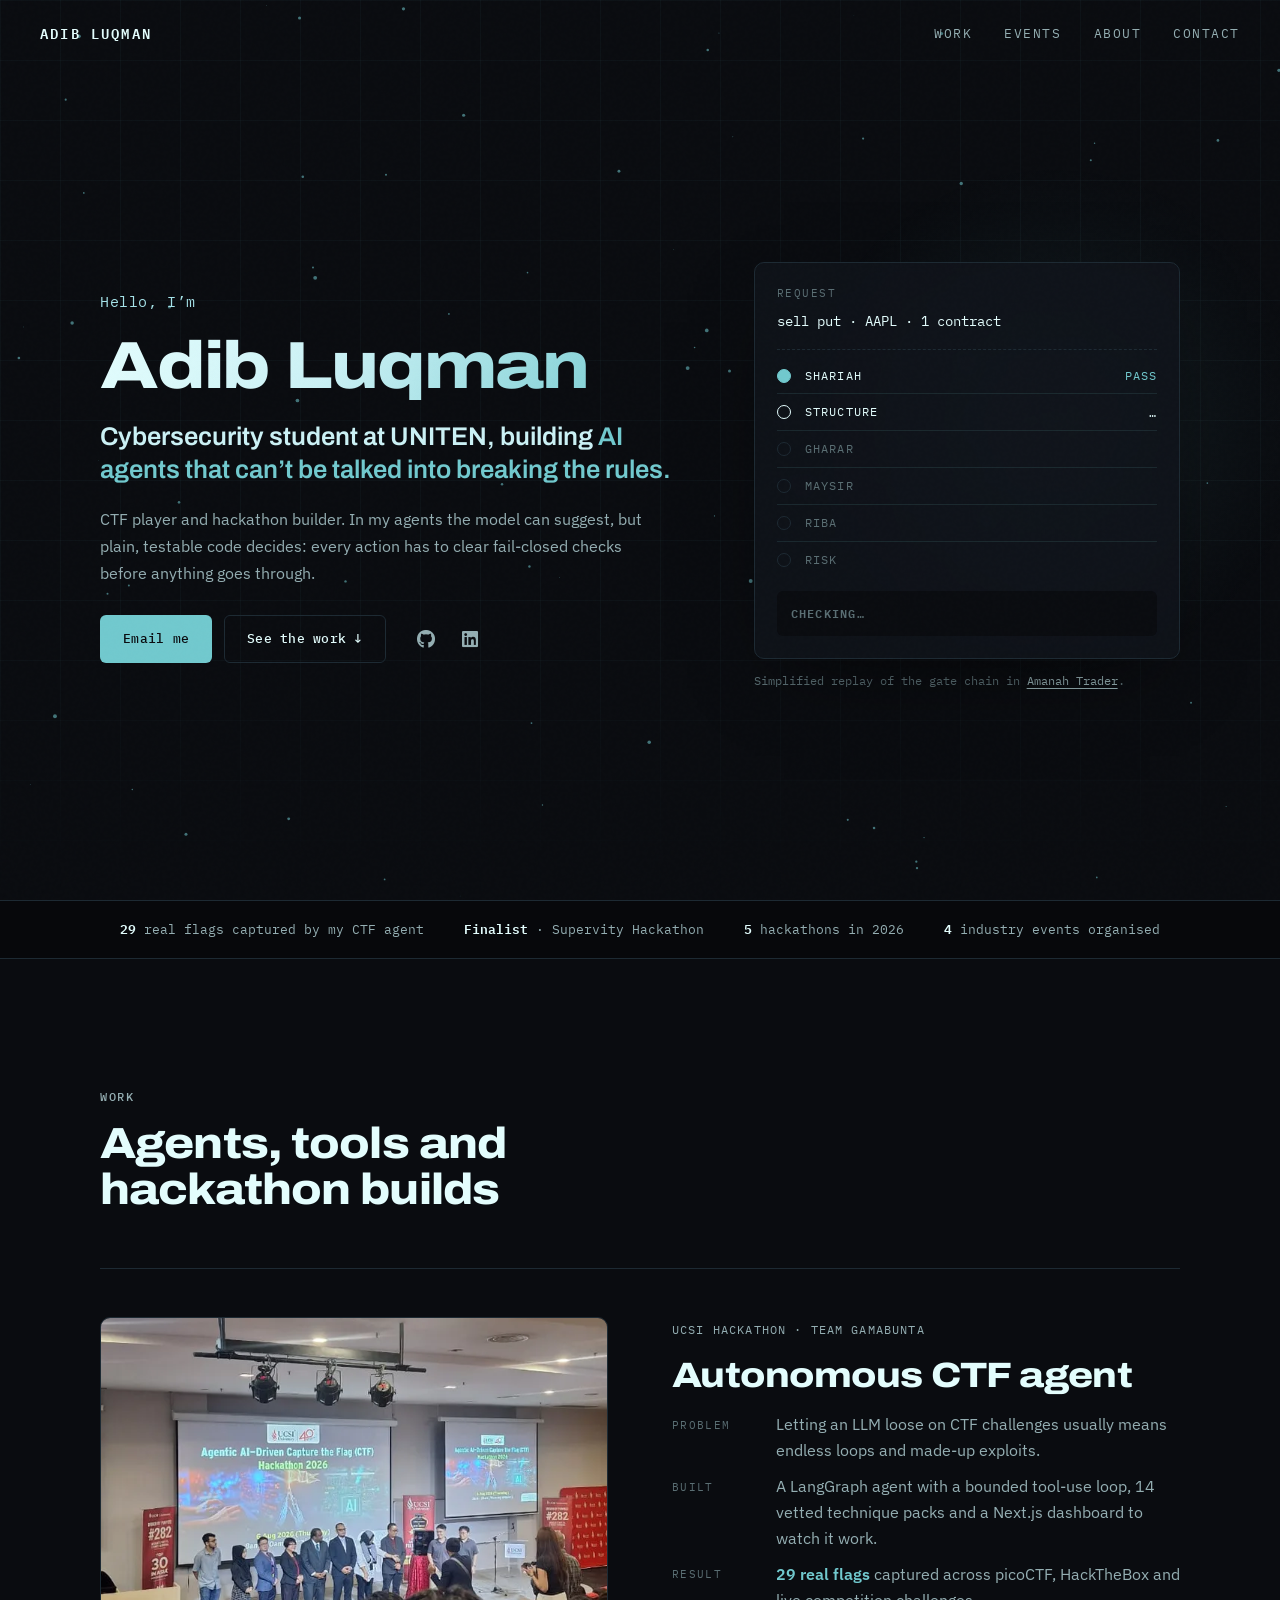
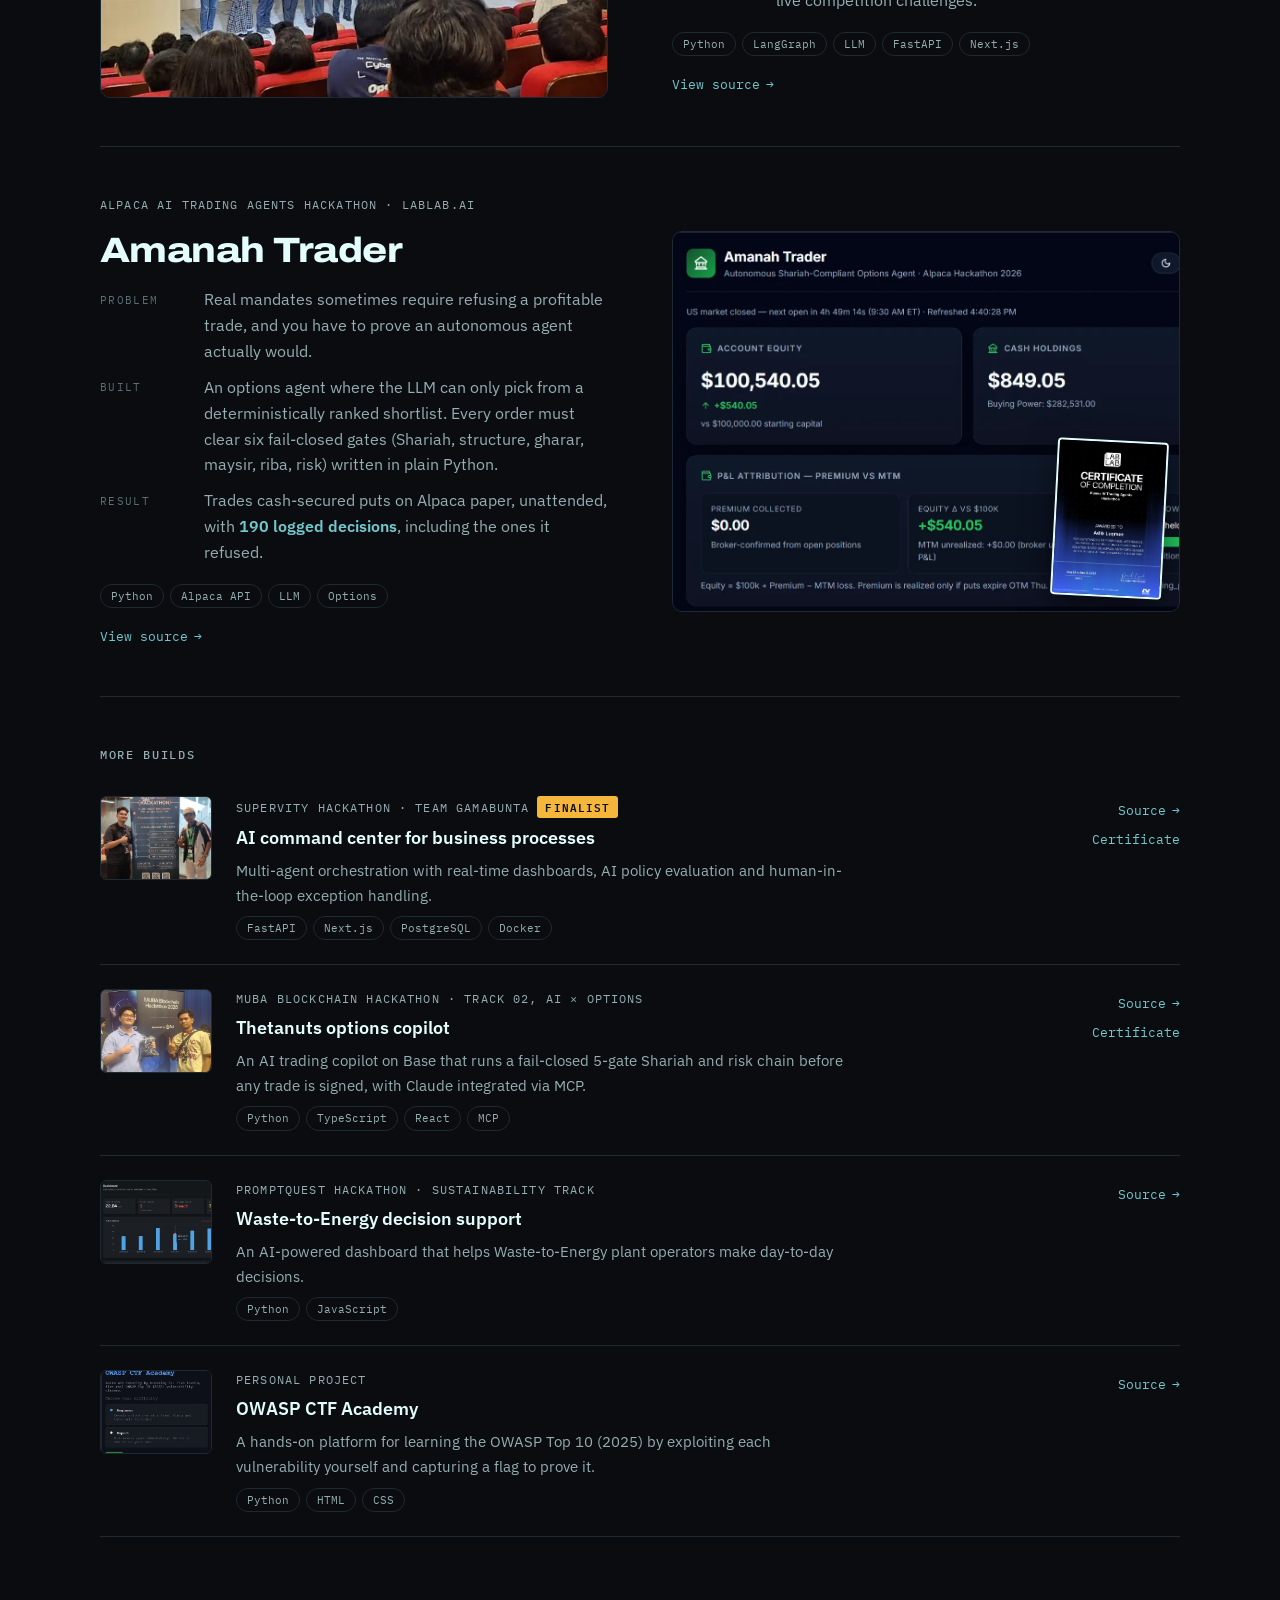
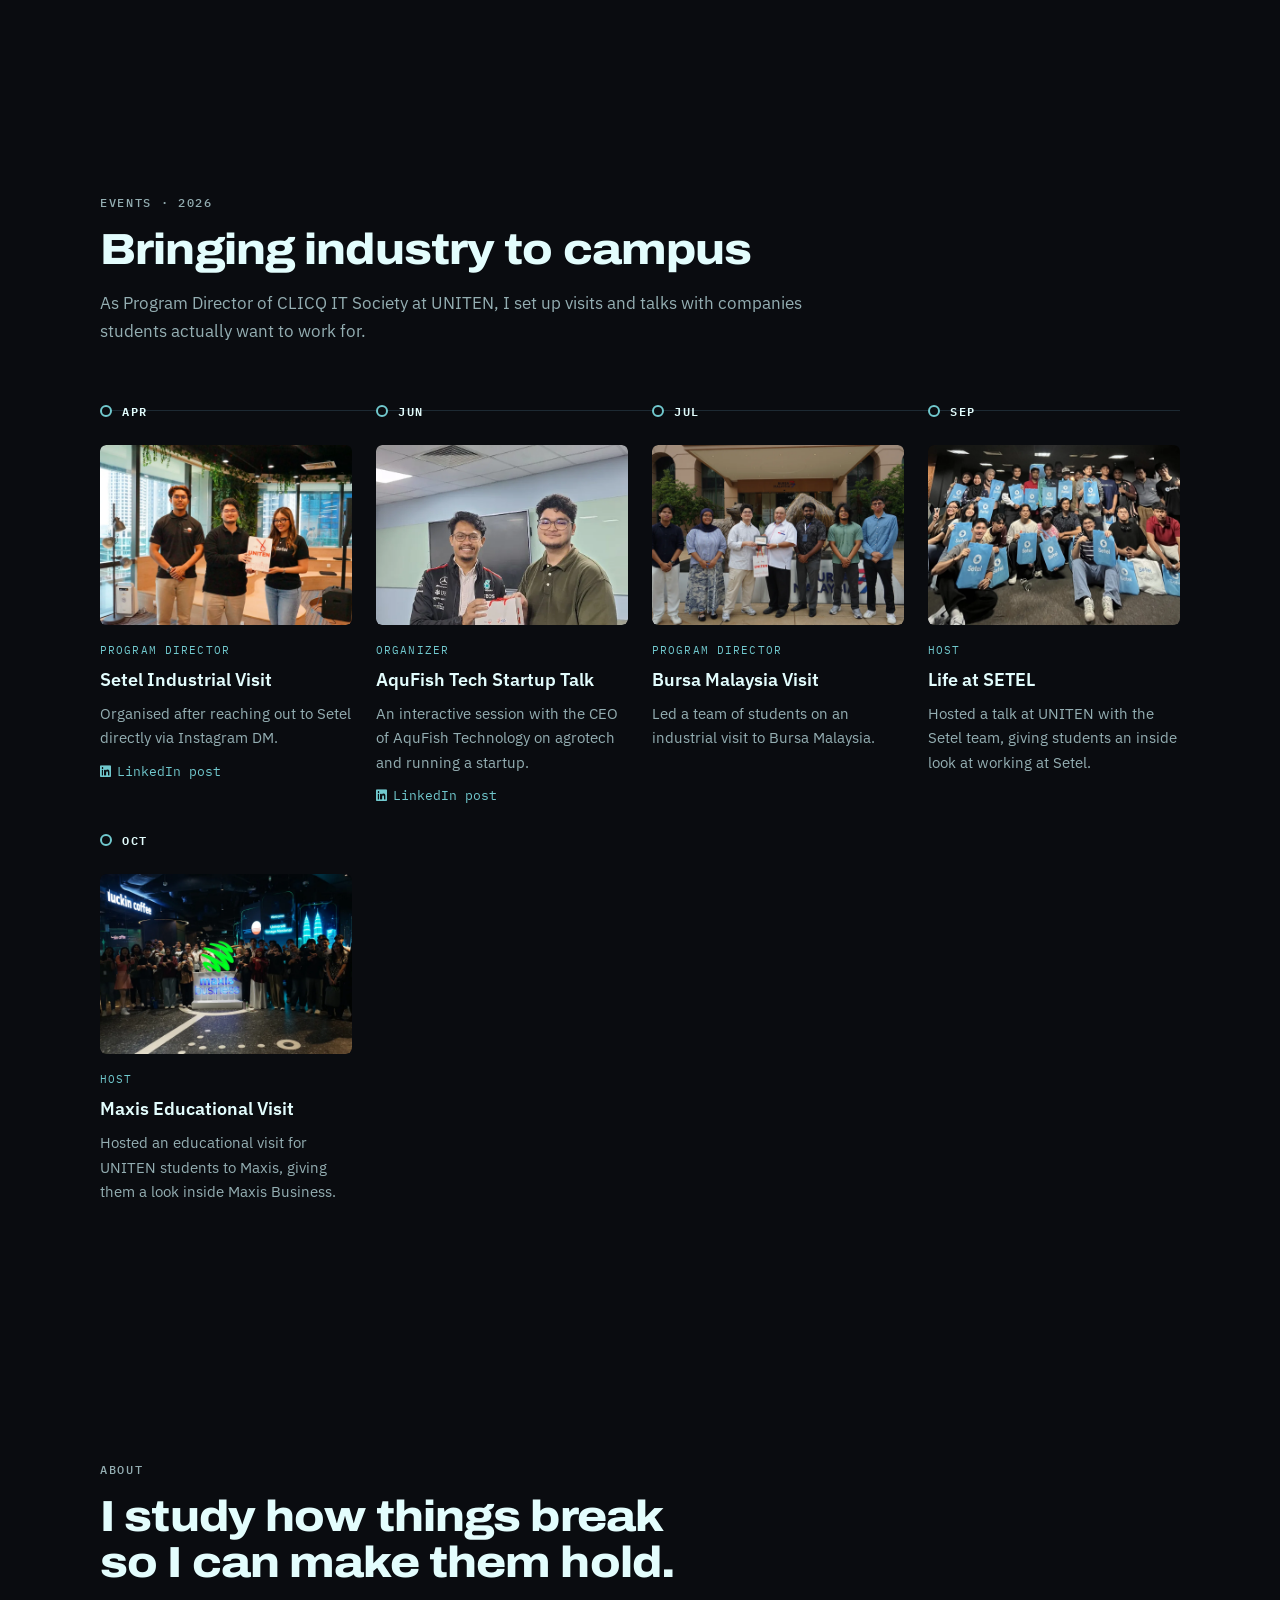
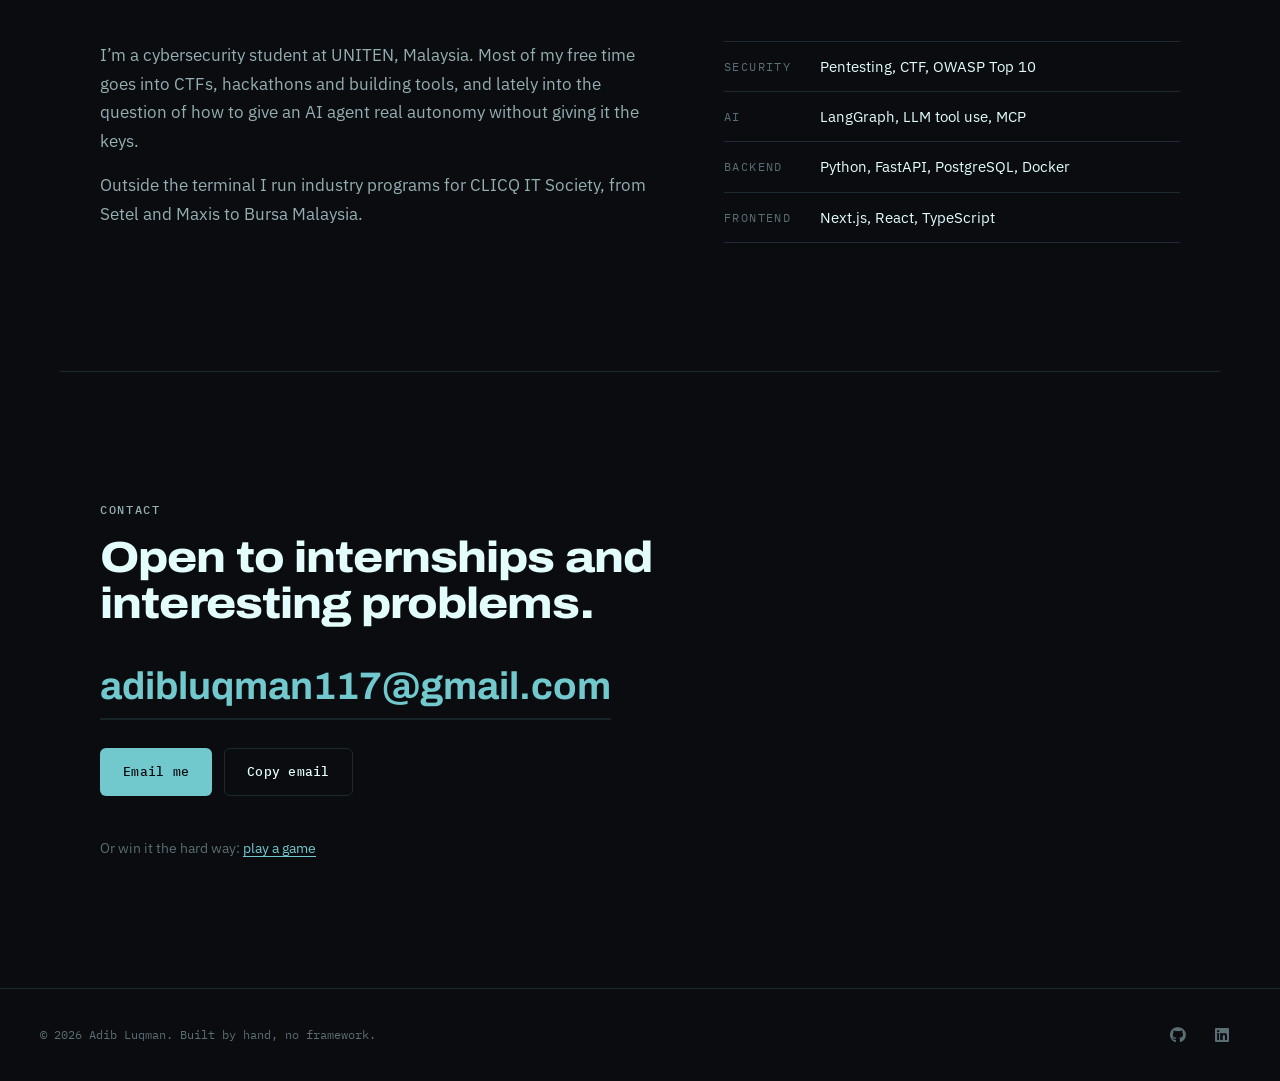
==== commit d15fa69e: "Add Maxis Educational Visit to events timeline Co-Authored-By: Claude Opus 5.5 <noreply@anthropic.co" ====
--- a/index.html
+++ b/index.html
@@ -232,6 +232,16 @@
           <h3>Life at SETEL</h3>
           <p>Hosted a talk at UNITEN with the Setel team, giving students an inside look at working at Setel.</p>
         </li>
+        <li class="event fade-in-element">
+          <time class="event-date" datetime="2026-10">Oct</time>
+          <div class="photo-strip">
+            <img src="Maxis1.webp" alt="UNITEN students in front of the Maxis Business sign during the educational visit" class="lightbox-trigger" width="1200" height="800" loading="lazy" decoding="async" data-group="maxis" data-caption="Maxis Educational Visit — group photo" role="button" tabindex="0">
+            <img src="Maxis2.webp" alt="Token of appreciation exchange between UNITEN and Maxis" class="lightbox-trigger" width="1200" height="800" loading="lazy" decoding="async" data-group="maxis" data-caption="Maxis Educational Visit — token of appreciation" role="button" tabindex="0">
+          </div>
+          <p class="event-role">Host</p>
+          <h3>Maxis Educational Visit</h3>
+          <p>Hosted an educational visit for UNITEN students to Maxis, giving them a look inside Maxis Business.</p>
+        </li>
       </ol>
     </section>
 
@@ -244,7 +254,7 @@
       <div class="about-cols fade-in-element">
         <div>
           <p>I&rsquo;m a cybersecurity student at UNITEN, Malaysia. Most of my free time goes into CTFs, hackathons and building tools, and lately into the question of how to give an AI agent real autonomy without giving it the keys.</p>
-          <p>Outside the terminal I run industry programs for CLICQ IT Society, from Setel to Bursa Malaysia.</p>
+          <p>Outside the terminal I run industry programs for CLICQ IT Society, from Setel and Maxis to Bursa Malaysia.</p>
         </div>
         <dl class="skills">
           <dt>Security</dt><dd>Pentesting, CTF, OWASP Top 10</dd>
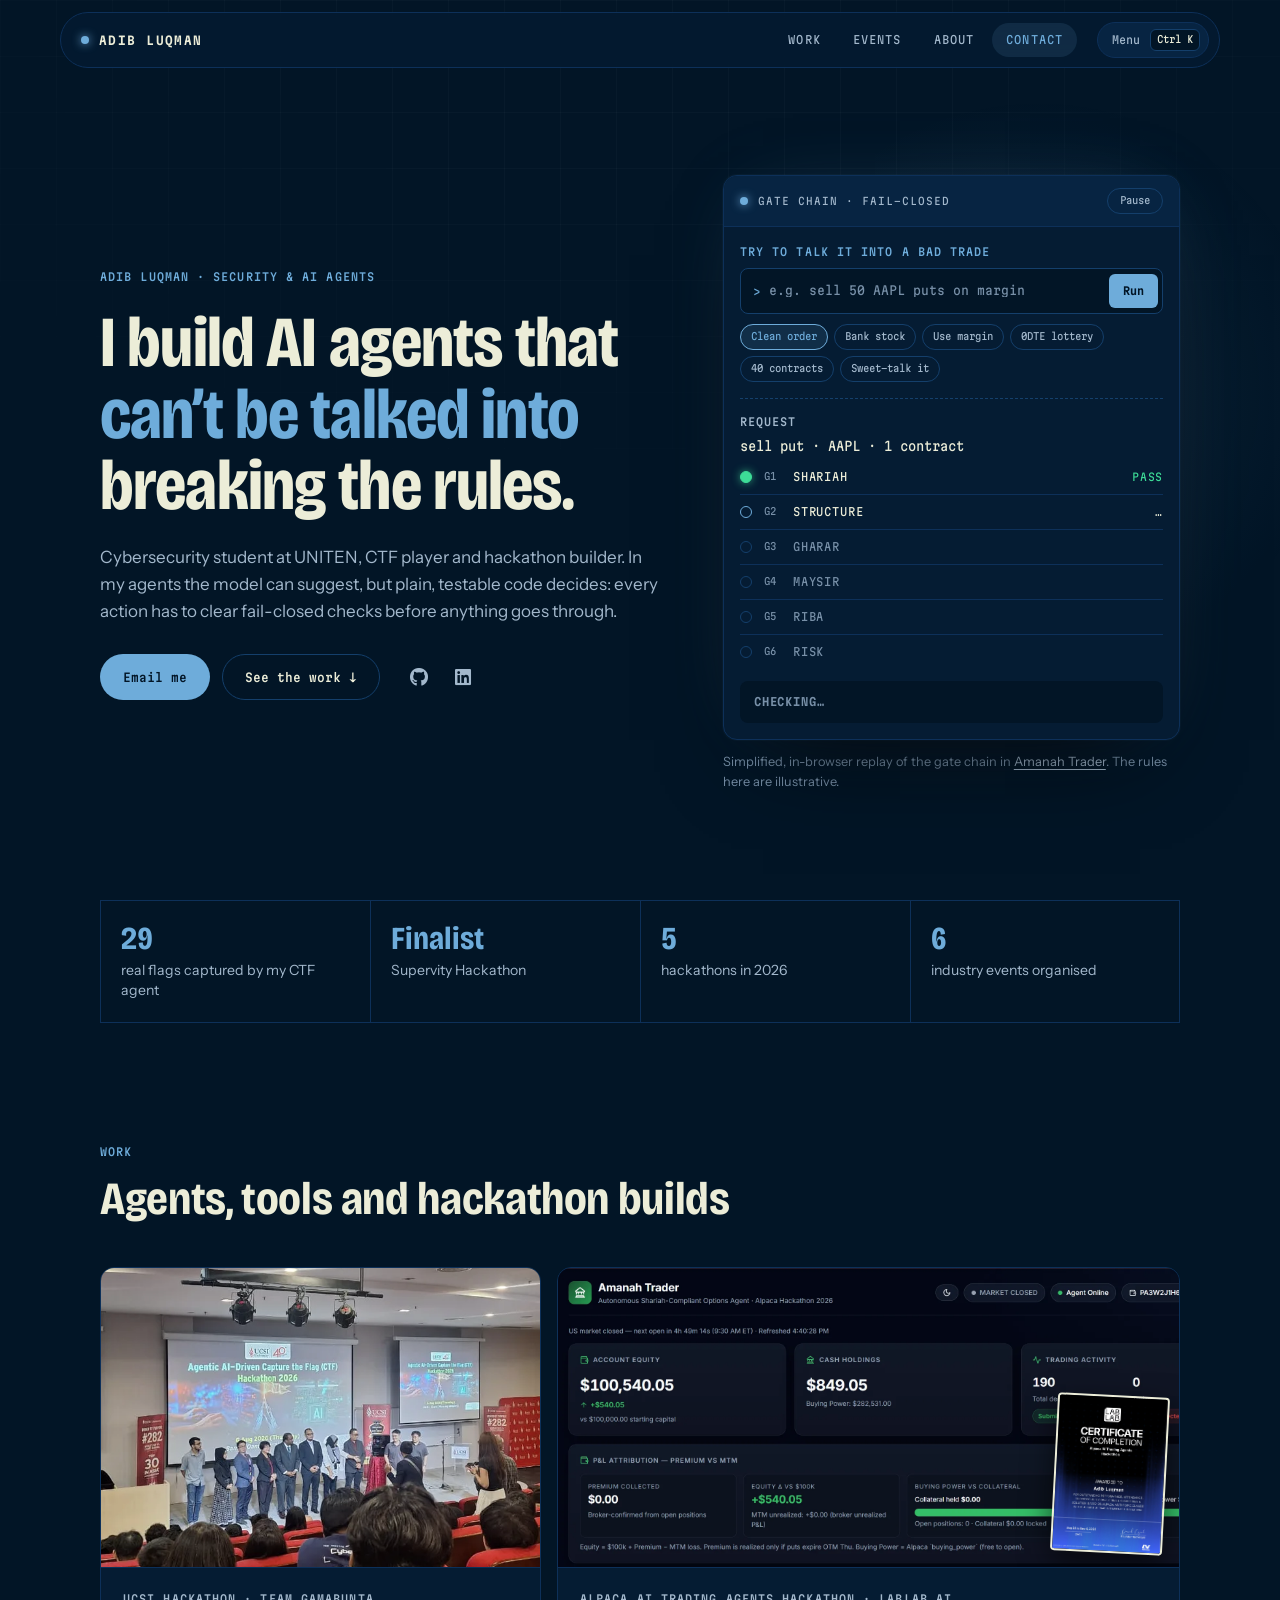
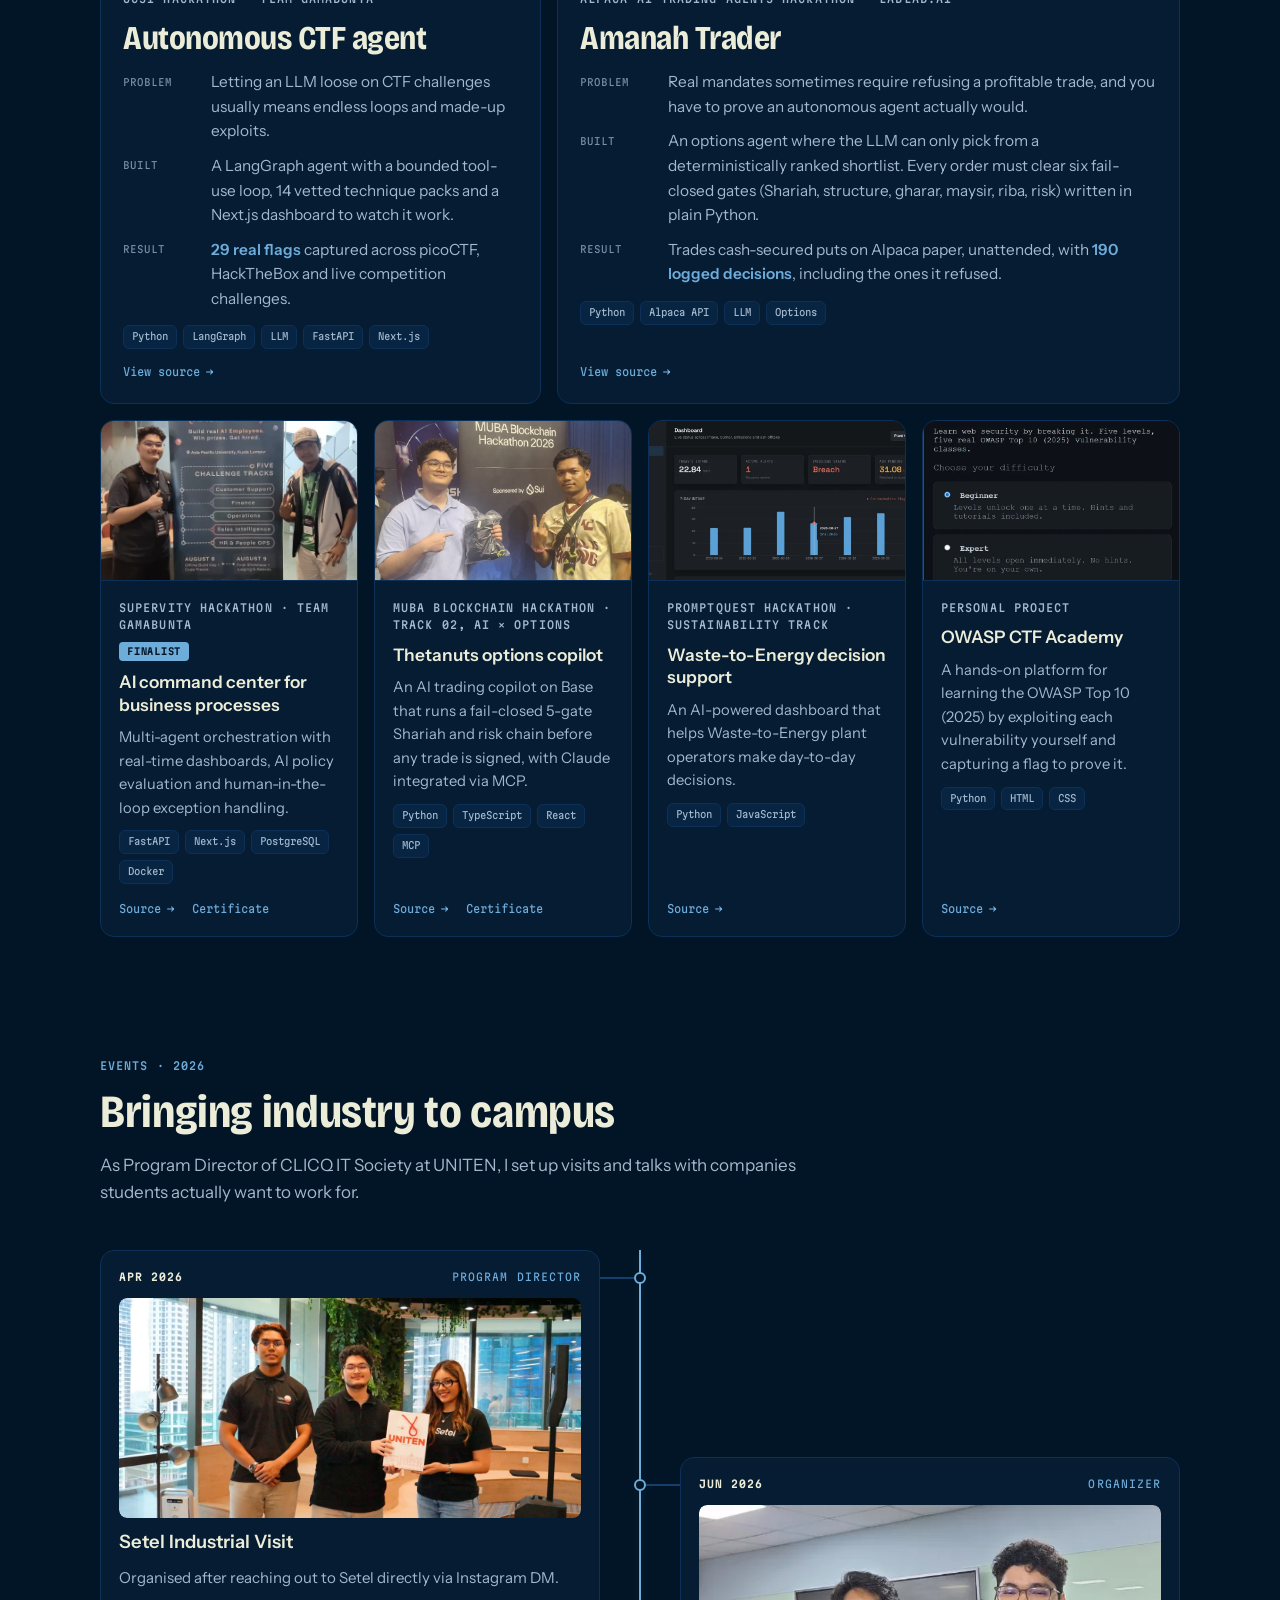
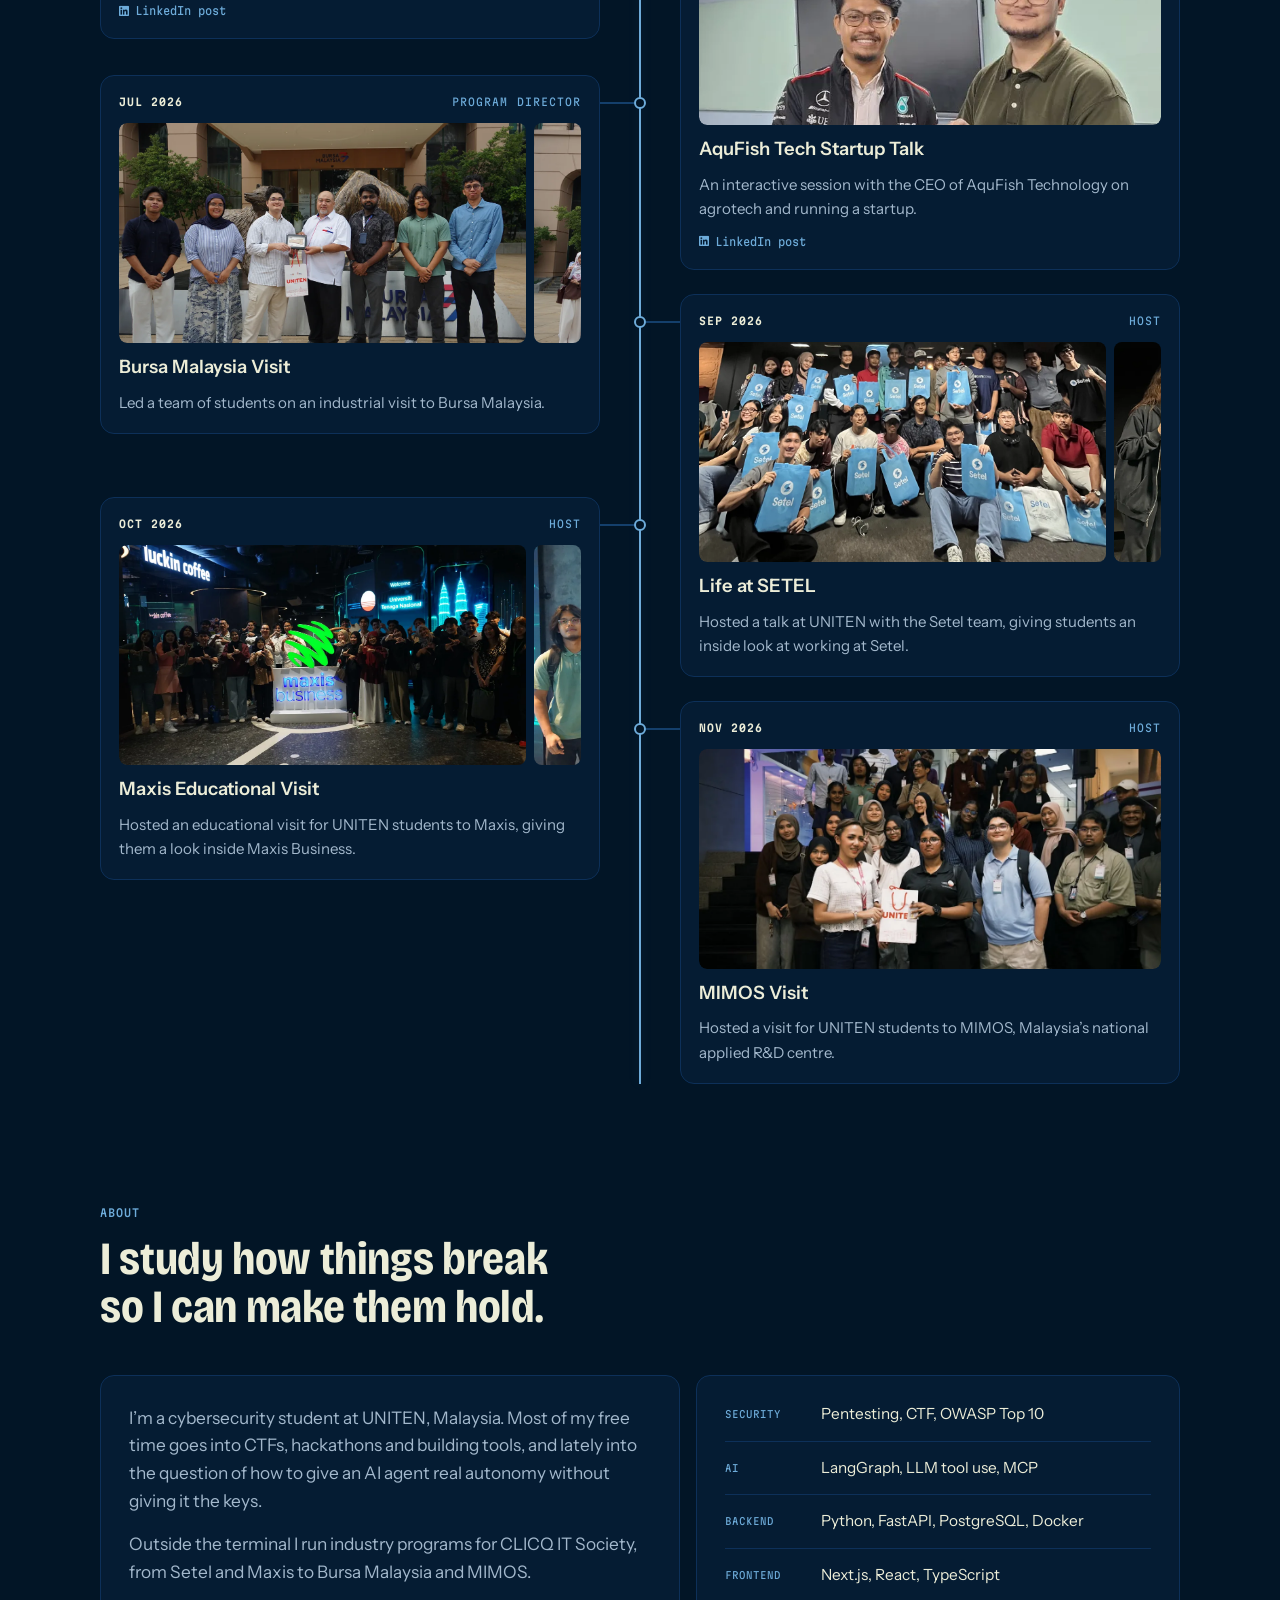
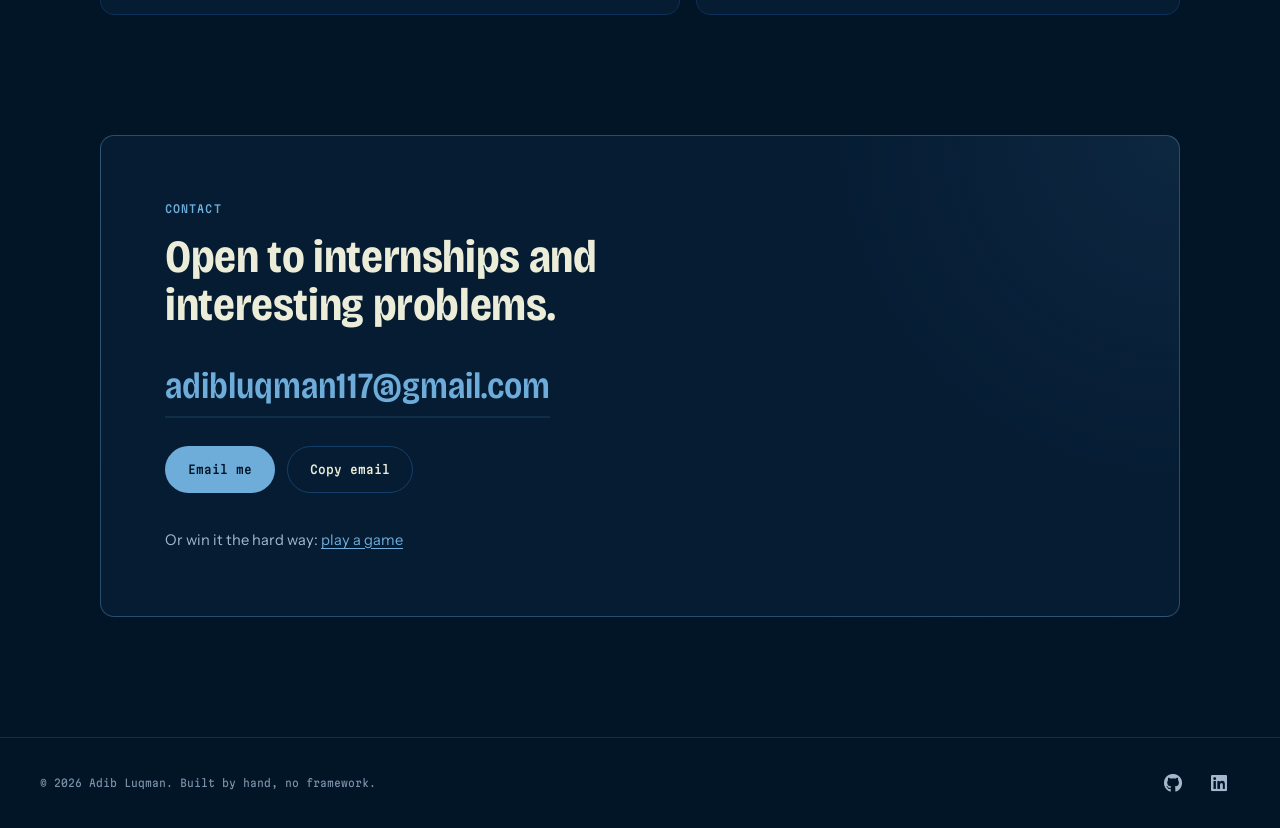
==== commit c65230eb: "Redesign as "Control room" and add MIMOS visit - Add MIMOS Visit (Nov 2026, Host) to the events time" ====
--- a/index.html
+++ b/index.html
@@ -5,7 +5,7 @@
   <meta name="viewport" content="width=device-width, initial-scale=1.0">
   <title>Adib Luqman — Security &amp; AI Agents</title>
   <meta name="description" content="Adib Luqman — cybersecurity student at UNITEN building AI agents with fail-closed guardrails. CTF player, hackathon builder, based in Malaysia.">
-  <meta name="theme-color" content="#0a0c10">
+  <meta name="theme-color" content="#021526">
   <meta property="og:type" content="website">
   <meta property="og:title" content="Adib Luqman — Security &amp; AI Agents">
   <meta property="og:description" content="I build AI agents that can't be talked into breaking the rules.">
@@ -18,21 +18,22 @@
   <link rel="icon" type="image/svg+xml" href="favicon.svg">
   <link rel="preconnect" href="https://fonts.googleapis.com">
   <link rel="preconnect" href="https://fonts.gstatic.com" crossorigin>
-  <link href="https://fonts.googleapis.com/css2?family=Archivo:wdth,wght@62..125,400..900&family=IBM+Plex+Mono:wght@400;500;600&family=IBM+Plex+Sans:ital,wght@0,400;0,500;0,600;1,400&display=swap" rel="stylesheet">
+  <link href="https://fonts.googleapis.com/css2?family=Bricolage+Grotesque:opsz,wdth,wght@12..96,75..100,400..800&family=Instrument+Sans:ital,wght@0,400..700;1,400&family=Martian+Mono:wdth,wght@75..112.5,400..600&display=swap" rel="stylesheet">
   <link rel="stylesheet" href="https://cdnjs.cloudflare.com/ajax/libs/font-awesome/6.5.0/css/all.min.css">
   <link rel="stylesheet" href="style.css">
 </head>
 <body>
   <a class="skip-link" href="#work">Skip to work</a>
 
-  <nav id="navbar">
-    <a href="#top" class="logo">Adib Luqman</a>
+  <nav id="navbar" aria-label="Primary">
+    <a href="#top" class="logo"><span class="led" aria-hidden="true"></span>Adib Luqman</a>
     <div class="nav-links" id="navLinks">
       <a href="#work">Work</a>
       <a href="#events">Events</a>
       <a href="#about">About</a>
       <a href="#contact">Contact</a>
     </div>
+    <button class="palette-btn" id="paletteBtn" type="button" aria-haspopup="dialog">Menu <kbd id="paletteKbd">Ctrl K</kbd></button>
     <button class="hamburger" id="hamburger" aria-label="Toggle menu" aria-expanded="false" aria-controls="navLinks">
       <span></span>
       <span></span>
@@ -40,16 +41,13 @@
     </button>
   </nav>
 
-  <canvas id="particles" aria-hidden="true"></canvas>
-
   <main id="top">
     <!-- HERO -->
     <header class="hero">
       <div class="hero-text">
-        <p class="hero-hello">Hello, I&rsquo;m</p>
-        <h1 class="hero-title">Adib Luqman</h1>
-        <p class="hero-role">Cybersecurity student at UNITEN, building <em>AI agents that can&rsquo;t be talked into breaking the rules.</em></p>
-        <p class="hero-sub">CTF player and hackathon builder. In my agents the model can suggest, but plain, testable code decides: every action has to clear fail-closed checks before anything goes through.</p>
+        <p class="eyebrow">Adib Luqman · Security &amp; AI agents</p>
+        <h1 class="hero-title">I build AI agents that <em>can&rsquo;t be talked into</em> breaking the rules.</h1>
+        <p class="hero-sub">Cybersecurity student at UNITEN, CTF player and hackathon builder. In my agents the model can suggest, but plain, testable code decides: every action has to clear fail-closed checks before anything goes through.</p>
         <div class="hero-actions">
           <a href="mailto:adibluqman117@gmail.com" class="btn btn-primary">Email me</a>
           <a href="#work" class="btn btn-ghost">See the work <span aria-hidden="true">&darr;</span></a>
@@ -62,201 +60,249 @@
 
       <figure class="gate-demo" aria-labelledby="gateCaption">
         <div class="gate-panel">
+          <div class="gate-bar">
+            <span class="gate-bar-title"><span class="led" aria-hidden="true"></span>Gate chain · fail-closed</span>
+            <button type="button" class="gate-toggle" id="gateToggle">Pause</button>
+          </div>
+
+          <form class="gate-form" id="gateForm">
+            <label class="gate-label" for="gateInput">Try to talk it into a bad trade</label>
+            <div class="gate-input-row">
+              <span class="gate-prompt" aria-hidden="true">&gt;</span>
+              <input id="gateInput" type="text" maxlength="80" autocomplete="off" spellcheck="false" placeholder="e.g. sell 50 AAPL puts on margin">
+              <button type="submit" class="gate-run">Run</button>
+            </div>
+          </form>
+          <div class="gate-chips" id="gateChips" role="group" aria-label="Example requests"></div>
+
           <div class="gate-request">
             <span class="gate-label">Request</span>
             <span class="gate-request-text" id="gateRequest">sell put · AAPL · 1 contract</span>
+            <span class="gate-note" id="gateNote" hidden></span>
           </div>
           <ol class="gate-list" id="gateList"></ol>
-          <div class="gate-verdict" id="gateVerdict" aria-live="polite">&nbsp;</div>
-        </div>
-        <figcaption id="gateCaption">Simplified replay of the gate chain in <a href="https://github.com/SalmonIsFish/alpaca-hackathon" target="_blank" rel="noopener">Amanah Trader</a>.</figcaption>
+          <div class="gate-verdict" id="gateVerdict" aria-live="off">&nbsp;</div>
+        </div>
+        <figcaption id="gateCaption">Simplified, in-browser replay of the gate chain in <a href="https://github.com/SalmonIsFish/alpaca-hackathon" target="_blank" rel="noopener">Amanah Trader</a>. The rules here are illustrative.</figcaption>
       </figure>
     </header>
 
     <!-- PROOF -->
-    <div class="proof" role="list">
-      <span role="listitem"><b>29</b> real flags captured by my CTF agent</span>
-      <span role="listitem"><b>Finalist</b> · Supervity Hackathon</span>
-      <span role="listitem"><b>5</b> hackathons in 2026</span>
-      <span role="listitem"><b>4</b> industry events organised</span>
-    </div>
+    <ul class="stats" id="stats">
+      <li><b data-count="29">29</b><span>real flags captured by my CTF agent</span></li>
+      <li><b>Finalist</b><span>Supervity Hackathon</span></li>
+      <li><b data-count="5">5</b><span>hackathons in 2026</span></li>
+      <li><b data-count="6">6</b><span>industry events organised</span></li>
+    </ul>
 
     <!-- WORK -->
     <section id="work" class="section">
-      <div class="section-head fade-in-element">
+      <div class="section-head reveal">
         <p class="eyebrow">Work</p>
         <h2 class="section-title">Agents, tools and hackathon builds</h2>
       </div>
 
-      <article class="case fade-in-element">
-        <div class="case-media">
-          <img style="--focus: 50% 58%" src="UCSI_Hackhaton.webp" alt="UCSI Hackathon CTF agent project" class="lightbox-trigger" width="675" height="1200" loading="lazy" decoding="async" data-group="ctf-agent" data-caption="UCSI Hackathon — autonomous CTF agent" role="button" tabindex="0">
-        </div>
-        <div class="case-body">
-          <p class="case-meta">UCSI Hackathon · Team Gamabunta</p>
-          <h3 class="case-title">Autonomous CTF agent</h3>
-          <dl class="case-points">
-            <dt>Problem</dt>
-            <dd>Letting an LLM loose on CTF challenges usually means endless loops and made-up exploits.</dd>
-            <dt>Built</dt>
-            <dd>A LangGraph agent with a bounded tool-use loop, 14 vetted technique packs and a Next.js dashboard to watch it work.</dd>
-            <dt>Result</dt>
-            <dd><strong>29 real flags</strong> captured across picoCTF, HackTheBox and live competition challenges.</dd>
-          </dl>
-          <ul class="tags"><li>Python</li><li>LangGraph</li><li>LLM</li><li>FastAPI</li><li>Next.js</li></ul>
-          <a class="text-link" href="https://github.com/SalmonIsFish/CTF_Hackhaton" target="_blank" rel="noopener">View source <span aria-hidden="true">&rarr;</span></a>
-        </div>
-      </article>
-
-      <article class="case case-flip fade-in-element">
-        <div class="case-media">
-          <img style="--focus: left top" src="AmanahTrader.webp" alt="Amanah Trader dashboard showing account equity, cash holdings and trading activity" class="lightbox-trigger" width="1884" height="820" loading="lazy" decoding="async" data-group="amanah" data-caption="Amanah Trader — live dashboard" role="button" tabindex="0">
-          <img src="AlpacaHackathon_Certificate.webp" alt="Alpaca AI Trading Agents Hackathon certificate of completion" class="lightbox-trigger case-media-extra" width="957" height="1353" loading="lazy" decoding="async" data-group="amanah" data-caption="Alpaca AI Trading Agents Hackathon — certificate of completion" role="button" tabindex="0">
-        </div>
-        <div class="case-body">
-          <p class="case-meta">Alpaca AI Trading Agents Hackathon · lablab.ai</p>
-          <h3 class="case-title">Amanah Trader</h3>
-          <dl class="case-points">
-            <dt>Problem</dt>
-            <dd>Real mandates sometimes require refusing a profitable trade, and you have to prove an autonomous agent actually would.</dd>
-            <dt>Built</dt>
-            <dd>An options agent where the LLM can only pick from a deterministically ranked shortlist. Every order must clear six fail-closed gates (Shariah, structure, gharar, maysir, riba, risk) written in plain Python.</dd>
-            <dt>Result</dt>
-            <dd>Trades cash-secured puts on Alpaca paper, unattended, with <strong>190 logged decisions</strong>, including the ones it refused.</dd>
-          </dl>
-          <ul class="tags"><li>Python</li><li>Alpaca API</li><li>LLM</li><li>Options</li></ul>
-          <a class="text-link" href="https://github.com/SalmonIsFish/alpaca-hackathon" target="_blank" rel="noopener">View source <span aria-hidden="true">&rarr;</span></a>
-        </div>
-      </article>
-
-      <h3 class="subhead fade-in-element">More builds</h3>
-      <ul class="build-list">
-        <li class="build fade-in-element">
-          <img src="SupervityHackhaton.webp" alt="Supervity Hackathon project" class="build-thumb lightbox-trigger" width="574" height="1020" loading="lazy" decoding="async" data-group="supervity" data-caption="Supervity Hackathon — Finalist" role="button" tabindex="0">
-          <img src="SupervityCertificate.webp" alt="Supervity AutoPilot Asia Hackathon certificate" id="cert-supervity" class="lightbox-trigger" hidden width="1280" height="904" loading="lazy" decoding="async" data-group="supervity" data-caption="Supervity AutoPilot Asia Hackathon — certificate">
-          <div class="build-body">
-            <p class="case-meta">Supervity Hackathon · Team Gamabunta <span class="badge">Finalist</span></p>
-            <h4>AI command center for business processes</h4>
+      <div class="bento">
+        <article class="tile tile-feature tile-a reveal" data-spot data-tilt>
+          <div class="tile-media">
+            <img style="--focus: 50% 58%" src="UCSI_Hackhaton.webp" alt="UCSI Hackathon CTF agent project" class="lightbox-trigger" width="675" height="1200" loading="lazy" decoding="async" data-group="ctf-agent" data-caption="UCSI Hackathon — autonomous CTF agent" role="button" tabindex="0">
+          </div>
+          <div class="tile-body">
+            <p class="meta">UCSI Hackathon · Team Gamabunta</p>
+            <h3 class="tile-title">Autonomous CTF agent</h3>
+            <dl class="points">
+              <dt>Problem</dt>
+              <dd>Letting an LLM loose on CTF challenges usually means endless loops and made-up exploits.</dd>
+              <dt>Built</dt>
+              <dd>A LangGraph agent with a bounded tool-use loop, 14 vetted technique packs and a Next.js dashboard to watch it work.</dd>
+              <dt>Result</dt>
+              <dd><strong>29 real flags</strong> captured across picoCTF, HackTheBox and live competition challenges.</dd>
+            </dl>
+            <ul class="tags"><li>Python</li><li>LangGraph</li><li>LLM</li><li>FastAPI</li><li>Next.js</li></ul>
+            <a class="text-link" href="https://github.com/SalmonIsFish/CTF_Hackhaton" target="_blank" rel="noopener">View source <span aria-hidden="true">&rarr;</span></a>
+          </div>
+        </article>
+
+        <article class="tile tile-feature tile-b reveal" data-spot data-tilt>
+          <div class="tile-media">
+            <img style="--focus: left top" src="AmanahTrader.webp" alt="Amanah Trader dashboard showing account equity, cash holdings and trading activity" class="lightbox-trigger" width="1884" height="820" loading="lazy" decoding="async" data-group="amanah" data-caption="Amanah Trader — live dashboard" role="button" tabindex="0">
+            <img src="AlpacaHackathon_Certificate.webp" alt="Alpaca AI Trading Agents Hackathon certificate of completion" class="lightbox-trigger tile-media-extra" width="957" height="1353" loading="lazy" decoding="async" data-group="amanah" data-caption="Alpaca AI Trading Agents Hackathon — certificate of completion" role="button" tabindex="0">
+          </div>
+          <div class="tile-body">
+            <p class="meta">Alpaca AI Trading Agents Hackathon · lablab.ai</p>
+            <h3 class="tile-title">Amanah Trader</h3>
+            <dl class="points">
+              <dt>Problem</dt>
+              <dd>Real mandates sometimes require refusing a profitable trade, and you have to prove an autonomous agent actually would.</dd>
+              <dt>Built</dt>
+              <dd>An options agent where the LLM can only pick from a deterministically ranked shortlist. Every order must clear six fail-closed gates (Shariah, structure, gharar, maysir, riba, risk) written in plain Python.</dd>
+              <dt>Result</dt>
+              <dd>Trades cash-secured puts on Alpaca paper, unattended, with <strong>190 logged decisions</strong>, including the ones it refused.</dd>
+            </dl>
+            <ul class="tags"><li>Python</li><li>Alpaca API</li><li>LLM</li><li>Options</li></ul>
+            <a class="text-link" href="https://github.com/SalmonIsFish/alpaca-hackathon" target="_blank" rel="noopener">View source <span aria-hidden="true">&rarr;</span></a>
+          </div>
+        </article>
+
+        <article class="tile tile-build reveal" data-spot data-tilt>
+          <div class="tile-media">
+            <img src="SupervityHackhaton.webp" alt="Supervity Hackathon project" class="lightbox-trigger" width="574" height="1020" loading="lazy" decoding="async" data-group="supervity" data-caption="Supervity Hackathon — Finalist" role="button" tabindex="0">
+            <img src="SupervityCertificate.webp" alt="Supervity AutoPilot Asia Hackathon certificate" id="cert-supervity" class="lightbox-trigger" hidden width="1280" height="904" loading="lazy" decoding="async" data-group="supervity" data-caption="Supervity AutoPilot Asia Hackathon — certificate">
+          </div>
+          <div class="tile-body">
+            <p class="meta">Supervity Hackathon · Team Gamabunta <span class="badge">Finalist</span></p>
+            <h3 class="build-title">AI command center for business processes</h3>
             <p>Multi-agent orchestration with real-time dashboards, AI policy evaluation and human-in-the-loop exception handling.</p>
             <ul class="tags"><li>FastAPI</li><li>Next.js</li><li>PostgreSQL</li><li>Docker</li></ul>
-          </div>
-          <div class="build-links">
-            <a class="text-link" href="https://github.com/SalmonIsFish/Gamabunta_SupervityHackhaton" target="_blank" rel="noopener">Source <span aria-hidden="true">&rarr;</span></a>
-            <button type="button" class="text-link link-reset" data-open="cert-supervity">Certificate</button>
-          </div>
-        </li>
-        <li class="build fade-in-element">
-          <img src="MubaHackhaton1.jpg" alt="MUBA Blockchain Hackathon 2026 award photo" class="build-thumb lightbox-trigger" width="720" height="1280" loading="lazy" decoding="async" data-group="muba" data-caption="MUBA Blockchain Hackathon 2026" role="button" tabindex="0">
-          <img src="MubaHackhaton2.jpeg" alt="Team photo at MUBA Blockchain Hackathon 2026" class="lightbox-trigger" hidden width="1080" height="607" loading="lazy" decoding="async" data-group="muba" data-caption="MUBA Blockchain Hackathon 2026 — team photo">
-          <img src="MubaCertificate.webp" alt="MUBA Blockchain Hackathon 2026 certificate of appreciation" id="cert-muba" class="lightbox-trigger" hidden width="1285" height="910" loading="lazy" decoding="async" data-group="muba" data-caption="MUBA Blockchain Hackathon 2026 — certificate">
-          <div class="build-body">
-            <p class="case-meta">MUBA Blockchain Hackathon · Track 02, AI &times; Options</p>
-            <h4>Thetanuts options copilot</h4>
+            <div class="tile-links">
+              <a class="text-link" href="https://github.com/SalmonIsFish/Gamabunta_SupervityHackhaton" target="_blank" rel="noopener">Source <span aria-hidden="true">&rarr;</span></a>
+              <button type="button" class="text-link link-reset" data-open="cert-supervity">Certificate</button>
+            </div>
+          </div>
+        </article>
+
+        <article class="tile tile-build reveal" data-spot data-tilt>
+          <div class="tile-media">
+            <img src="MubaHackhaton1.jpg" alt="MUBA Blockchain Hackathon 2026 award photo" class="lightbox-trigger" width="720" height="1280" loading="lazy" decoding="async" data-group="muba" data-caption="MUBA Blockchain Hackathon 2026" role="button" tabindex="0">
+            <img src="MubaHackhaton2.jpeg" alt="Team photo at MUBA Blockchain Hackathon 2026" class="lightbox-trigger" hidden width="1080" height="607" loading="lazy" decoding="async" data-group="muba" data-caption="MUBA Blockchain Hackathon 2026 — team photo">
+            <img src="MubaCertificate.webp" alt="MUBA Blockchain Hackathon 2026 certificate of appreciation" id="cert-muba" class="lightbox-trigger" hidden width="1285" height="910" loading="lazy" decoding="async" data-group="muba" data-caption="MUBA Blockchain Hackathon 2026 — certificate">
+          </div>
+          <div class="tile-body">
+            <p class="meta">MUBA Blockchain Hackathon · Track 02, AI &times; Options</p>
+            <h3 class="build-title">Thetanuts options copilot</h3>
             <p>An AI trading copilot on Base that runs a fail-closed 5-gate Shariah and risk chain before any trade is signed, with Claude integrated via MCP.</p>
             <ul class="tags"><li>Python</li><li>TypeScript</li><li>React</li><li>MCP</li></ul>
-          </div>
-          <div class="build-links">
-            <a class="text-link" href="https://github.com/SalmonIsFish/mubaThetanuts_Track2" target="_blank" rel="noopener">Source <span aria-hidden="true">&rarr;</span></a>
-            <button type="button" class="text-link link-reset" data-open="cert-muba">Certificate</button>
-          </div>
-        </li>
-        <li class="build fade-in-element">
-          <img src="proC-hackahton.webp" alt="PromptQuest Hackathon project" class="build-thumb lightbox-trigger" width="1200" height="558" loading="lazy" decoding="async" data-group="promptquest" data-caption="PromptQuest Hackathon — Sustainability track" role="button" tabindex="0">
-          <div class="build-body">
-            <p class="case-meta">PromptQuest Hackathon · Sustainability track</p>
-            <h4>Waste-to-Energy decision support</h4>
+            <div class="tile-links">
+              <a class="text-link" href="https://github.com/SalmonIsFish/mubaThetanuts_Track2" target="_blank" rel="noopener">Source <span aria-hidden="true">&rarr;</span></a>
+              <button type="button" class="text-link link-reset" data-open="cert-muba">Certificate</button>
+            </div>
+          </div>
+        </article>
+
+        <article class="tile tile-build reveal" data-spot data-tilt>
+          <div class="tile-media">
+            <img src="proC-hackahton.webp" alt="PromptQuest Hackathon project" class="lightbox-trigger" width="1200" height="558" loading="lazy" decoding="async" data-group="promptquest" data-caption="PromptQuest Hackathon — Sustainability track" role="button" tabindex="0">
+          </div>
+          <div class="tile-body">
+            <p class="meta">PromptQuest Hackathon · Sustainability track</p>
+            <h3 class="build-title">Waste-to-Energy decision support</h3>
             <p>An AI-powered dashboard that helps Waste-to-Energy plant operators make day-to-day decisions.</p>
             <ul class="tags"><li>Python</li><li>JavaScript</li></ul>
-          </div>
-          <a class="text-link build-link" href="https://github.com/SalmonIsFish/wte-platform" target="_blank" rel="noopener">Source <span aria-hidden="true">&rarr;</span></a>
-        </li>
-        <li class="build fade-in-element">
-          <img src="owasp-ctf.webp" alt="OWASP CTF Academy project" class="build-thumb lightbox-trigger" width="781" height="738" loading="lazy" decoding="async" data-group="owasp" data-caption="OWASP CTF Academy" role="button" tabindex="0">
-          <div class="build-body">
-            <p class="case-meta">Personal project</p>
-            <h4>OWASP CTF Academy</h4>
+            <div class="tile-links">
+              <a class="text-link" href="https://github.com/SalmonIsFish/wte-platform" target="_blank" rel="noopener">Source <span aria-hidden="true">&rarr;</span></a>
+            </div>
+          </div>
+        </article>
+
+        <article class="tile tile-build reveal" data-spot data-tilt>
+          <div class="tile-media">
+            <img src="owasp-ctf.webp" alt="OWASP CTF Academy project" class="lightbox-trigger" width="781" height="738" loading="lazy" decoding="async" data-group="owasp" data-caption="OWASP CTF Academy" role="button" tabindex="0">
+          </div>
+          <div class="tile-body">
+            <p class="meta">Personal project</p>
+            <h3 class="build-title">OWASP CTF Academy</h3>
             <p>A hands-on platform for learning the OWASP Top 10 (2025) by exploiting each vulnerability yourself and capturing a flag to prove it.</p>
             <ul class="tags"><li>Python</li><li>HTML</li><li>CSS</li></ul>
-          </div>
-          <a class="text-link build-link" href="https://github.com/SalmonIsFish/owasp-ctf-academy" target="_blank" rel="noopener">Source <span aria-hidden="true">&rarr;</span></a>
-        </li>
-      </ul>
+            <div class="tile-links">
+              <a class="text-link" href="https://github.com/SalmonIsFish/owasp-ctf-academy" target="_blank" rel="noopener">Source <span aria-hidden="true">&rarr;</span></a>
+            </div>
+          </div>
+        </article>
+      </div>
     </section>
 
     <!-- EVENTS -->
     <section id="events" class="section">
-      <div class="section-head fade-in-element">
+      <div class="section-head reveal">
         <p class="eyebrow">Events · 2026</p>
         <h2 class="section-title">Bringing industry to campus</h2>
         <p class="section-lede">As Program Director of CLICQ IT Society at UNITEN, I set up visits and talks with companies students actually want to work for.</p>
       </div>
 
-      <ol class="timeline">
-        <li class="event fade-in-element">
-          <time class="event-date" datetime="2026-04">Apr</time>
-          <div class="photo-strip">
-            <img src="setel-event.webp" alt="Setel industrial visit" class="lightbox-trigger" width="1200" height="800" loading="lazy" decoding="async" data-group="setel-visit" data-caption="Setel Industrial Visit" role="button" tabindex="0">
-          </div>
-          <p class="event-role">Program Director</p>
-          <h3>Setel Industrial Visit</h3>
-          <p>Organised after reaching out to Setel directly via Instagram DM.</p>
-          <a class="text-link" href="https://www.linkedin.com/feed/update/urn:li:activity:7366636456304306176/" target="_blank" rel="noopener"><i class="fab fa-linkedin"></i> LinkedIn post</a>
-        </li>
-        <li class="event fade-in-element">
-          <time class="event-date" datetime="2026-06">Jun</time>
-          <div class="photo-strip">
-            <img src="aqufish-talk.webp" alt="AquFish Technology startup talk at UNITEN" class="lightbox-trigger" width="675" height="1200" loading="lazy" decoding="async" data-group="aqufish" data-caption="AquFish Tech Startup Talk" role="button" tabindex="0">
-          </div>
-          <p class="event-role">Organizer</p>
-          <h3>AquFish Tech Startup Talk</h3>
-          <p>An interactive session with the CEO of AquFish Technology on agrotech and running a startup.</p>
-          <a class="text-link" href="https://www.linkedin.com/feed/update/urn:li:activity:7478730543300452352/" target="_blank" rel="noopener"><i class="fab fa-linkedin"></i> LinkedIn post</a>
-        </li>
-        <li class="event fade-in-element">
-          <time class="event-date" datetime="2026-07">Jul</time>
-          <div class="photo-strip">
-            <img src="Bursa1.webp" alt="Bursa Malaysia industrial visit" class="lightbox-trigger" width="1200" height="800" loading="lazy" decoding="async" data-group="bursa" data-caption="Bursa Malaysia Visit" role="button" tabindex="0">
-            <img src="Bursa2.webp" alt="Bursa Malaysia visit group photo" class="lightbox-trigger" width="1200" height="800" loading="lazy" decoding="async" data-group="bursa" data-caption="Bursa Malaysia — group photo" role="button" tabindex="0">
-          </div>
-          <p class="event-role">Program Director</p>
-          <h3>Bursa Malaysia Visit</h3>
-          <p>Led a team of students on an industrial visit to Bursa Malaysia.</p>
-        </li>
-        <li class="event fade-in-element">
-          <time class="event-date" datetime="2026-09">Sep</time>
-          <div class="photo-strip">
-            <img src="SetelTalk1.webp" alt="Participants holding Setel bags at the Life at SETEL talk at UNITEN" class="lightbox-trigger" width="1200" height="800" loading="lazy" decoding="async" data-group="setel-talk" data-caption="Life at SETEL — group photo" role="button" tabindex="0">
-            <img src="SetelTalk2.webp" alt="Token of appreciation exchange between UNITEN and Setel" class="lightbox-trigger" width="1200" height="960" loading="lazy" decoding="async" data-group="setel-talk" data-caption="Life at SETEL — token of appreciation" role="button" tabindex="0">
-          </div>
-          <p class="event-role">Host</p>
-          <h3>Life at SETEL</h3>
-          <p>Hosted a talk at UNITEN with the Setel team, giving students an inside look at working at Setel.</p>
-        </li>
-        <li class="event fade-in-element">
-          <time class="event-date" datetime="2026-10">Oct</time>
-          <div class="photo-strip">
-            <img src="Maxis1.webp" alt="UNITEN students in front of the Maxis Business sign during the educational visit" class="lightbox-trigger" width="1200" height="800" loading="lazy" decoding="async" data-group="maxis" data-caption="Maxis Educational Visit — group photo" role="button" tabindex="0">
-            <img src="Maxis2.webp" alt="Token of appreciation exchange between UNITEN and Maxis" class="lightbox-trigger" width="1200" height="800" loading="lazy" decoding="async" data-group="maxis" data-caption="Maxis Educational Visit — token of appreciation" role="button" tabindex="0">
-          </div>
-          <p class="event-role">Host</p>
-          <h3>Maxis Educational Visit</h3>
-          <p>Hosted an educational visit for UNITEN students to Maxis, giving them a look inside Maxis Business.</p>
-        </li>
-      </ol>
+      <div class="timeline-wrap">
+        <span class="timeline-progress" aria-hidden="true"></span>
+        <ol class="timeline">
+          <li class="event reveal" style="--i: 1">
+            <div class="event-card" data-spot>
+              <p class="event-head"><time datetime="2026-04">Apr 2026</time><span class="event-role">Program Director</span></p>
+              <div class="photo-strip">
+                <img src="setel-event.webp" alt="Setel industrial visit" class="lightbox-trigger" width="1200" height="800" loading="lazy" decoding="async" data-group="setel-visit" data-caption="Setel Industrial Visit" role="button" tabindex="0">
+              </div>
+              <h3>Setel Industrial Visit</h3>
+              <p>Organised after reaching out to Setel directly via Instagram DM.</p>
+              <a class="text-link" href="https://www.linkedin.com/feed/update/urn:li:activity:7366636456304306176/" target="_blank" rel="noopener"><i class="fab fa-linkedin"></i> LinkedIn post</a>
+            </div>
+          </li>
+          <li class="event reveal" style="--i: 2">
+            <div class="event-card" data-spot>
+              <p class="event-head"><time datetime="2026-06">Jun 2026</time><span class="event-role">Organizer</span></p>
+              <div class="photo-strip">
+                <img src="aqufish-talk.webp" alt="AquFish Technology startup talk at UNITEN" class="lightbox-trigger" width="675" height="1200" loading="lazy" decoding="async" data-group="aqufish" data-caption="AquFish Tech Startup Talk" role="button" tabindex="0">
+              </div>
+              <h3>AquFish Tech Startup Talk</h3>
+              <p>An interactive session with the CEO of AquFish Technology on agrotech and running a startup.</p>
+              <a class="text-link" href="https://www.linkedin.com/feed/update/urn:li:activity:7478730543300452352/" target="_blank" rel="noopener"><i class="fab fa-linkedin"></i> LinkedIn post</a>
+            </div>
+          </li>
+          <li class="event reveal" style="--i: 3">
+            <div class="event-card" data-spot>
+              <p class="event-head"><time datetime="2026-07">Jul 2026</time><span class="event-role">Program Director</span></p>
+              <div class="photo-strip">
+                <img src="Bursa1.webp" alt="Bursa Malaysia industrial visit" class="lightbox-trigger" width="1200" height="800" loading="lazy" decoding="async" data-group="bursa" data-caption="Bursa Malaysia Visit" role="button" tabindex="0">
+                <img src="Bursa2.webp" alt="Bursa Malaysia visit group photo" class="lightbox-trigger" width="1200" height="800" loading="lazy" decoding="async" data-group="bursa" data-caption="Bursa Malaysia — group photo" role="button" tabindex="0">
+              </div>
+              <h3>Bursa Malaysia Visit</h3>
+              <p>Led a team of students on an industrial visit to Bursa Malaysia.</p>
+            </div>
+          </li>
+          <li class="event reveal" style="--i: 4">
+            <div class="event-card" data-spot>
+              <p class="event-head"><time datetime="2026-09">Sep 2026</time><span class="event-role">Host</span></p>
+              <div class="photo-strip">
+                <img src="SetelTalk1.webp" alt="Participants holding Setel bags at the Life at SETEL talk at UNITEN" class="lightbox-trigger" width="1200" height="800" loading="lazy" decoding="async" data-group="setel-talk" data-caption="Life at SETEL — group photo" role="button" tabindex="0">
+                <img src="SetelTalk2.webp" alt="Token of appreciation exchange between UNITEN and Setel" class="lightbox-trigger" width="1200" height="960" loading="lazy" decoding="async" data-group="setel-talk" data-caption="Life at SETEL — token of appreciation" role="button" tabindex="0">
+              </div>
+              <h3>Life at SETEL</h3>
+              <p>Hosted a talk at UNITEN with the Setel team, giving students an inside look at working at Setel.</p>
+            </div>
+          </li>
+          <li class="event reveal" style="--i: 5">
+            <div class="event-card" data-spot>
+              <p class="event-head"><time datetime="2026-10">Oct 2026</time><span class="event-role">Host</span></p>
+              <div class="photo-strip">
+                <img src="Maxis1.webp" alt="UNITEN students in front of the Maxis Business sign during the educational visit" class="lightbox-trigger" width="1200" height="800" loading="lazy" decoding="async" data-group="maxis" data-caption="Maxis Educational Visit — group photo" role="button" tabindex="0">
+                <img src="Maxis2.webp" alt="Token of appreciation exchange between UNITEN and Maxis" class="lightbox-trigger" width="1200" height="800" loading="lazy" decoding="async" data-group="maxis" data-caption="Maxis Educational Visit — token of appreciation" role="button" tabindex="0">
+              </div>
+              <h3>Maxis Educational Visit</h3>
+              <p>Hosted an educational visit for UNITEN students to Maxis, giving them a look inside Maxis Business.</p>
+            </div>
+          </li>
+          <li class="event reveal" style="--i: 6">
+            <div class="event-card" data-spot>
+              <p class="event-head"><time datetime="2026-11">Nov 2026</time><span class="event-role">Host</span></p>
+              <div class="photo-strip">
+                <img src="Mimos.webp" alt="UNITEN students on the steps at MIMOS with a MIMOS representative holding a UNITEN gift bag" class="lightbox-trigger" width="1080" height="608" loading="lazy" decoding="async" data-group="mimos" data-caption="MIMOS Visit — group photo" role="button" tabindex="0">
+              </div>
+              <h3>MIMOS Visit</h3>
+              <p>Hosted a visit for UNITEN students to MIMOS, Malaysia&rsquo;s national applied R&amp;D centre.</p>
+            </div>
+          </li>
+        </ol>
+      </div>
     </section>
 
     <!-- ABOUT -->
     <section id="about" class="section about">
-      <div class="section-head fade-in-element">
+      <div class="section-head reveal">
         <p class="eyebrow">About</p>
         <h2 class="section-title">I study how things break so I can make them hold.</h2>
       </div>
-      <div class="about-cols fade-in-element">
-        <div>
+      <div class="about-cols">
+        <div class="panel about-text reveal" data-spot>
           <p>I&rsquo;m a cybersecurity student at UNITEN, Malaysia. Most of my free time goes into CTFs, hackathons and building tools, and lately into the question of how to give an AI agent real autonomy without giving it the keys.</p>
-          <p>Outside the terminal I run industry programs for CLICQ IT Society, from Setel and Maxis to Bursa Malaysia.</p>
-        </div>
-        <dl class="skills">
+          <p>Outside the terminal I run industry programs for CLICQ IT Society, from Setel and Maxis to Bursa Malaysia and MIMOS.</p>
+        </div>
+        <dl class="panel skills reveal" data-spot>
           <dt>Security</dt><dd>Pentesting, CTF, OWASP Top 10</dd>
           <dt>AI</dt><dd>LangGraph, LLM tool use, MCP</dd>
           <dt>Backend</dt><dd>Python, FastAPI, PostgreSQL, Docker</dd>
@@ -267,18 +313,20 @@
 
     <!-- CONTACT -->
     <section id="contact" class="section contact">
-      <p class="eyebrow fade-in-element">Contact</p>
-      <h2 class="contact-title fade-in-element">Open to internships and interesting problems.</h2>
-      <a href="mailto:adibluqman117@gmail.com" class="contact-email fade-in-element">adibluqman117@gmail.com</a>
-      <div class="contact-actions fade-in-element">
-        <a href="mailto:adibluqman117@gmail.com" class="btn btn-primary">Email me</a>
-        <button id="copy-email-btn" class="btn btn-ghost" type="button">Copy email</button>
-      </div>
-      <p class="contact-egg fade-in-element">Or win it the hard way: <button id="egg-game-btn" class="link-button" type="button">play a game</button></p>
-
-      <div id="contact-reveal" class="contact-reveal hidden">
-        <p>You earned it. Email me at:</p>
-        <a href="mailto:adibluqman117@gmail.com" class="contact-reveal-email">adibluqman117@gmail.com</a>
+      <div class="panel contact-panel" data-spot>
+        <p class="eyebrow">Contact</p>
+        <h2 class="contact-title">Open to internships and interesting problems.</h2>
+        <a href="mailto:adibluqman117@gmail.com" class="contact-email">adibluqman117@gmail.com</a>
+        <div class="contact-actions">
+          <a href="mailto:adibluqman117@gmail.com" class="btn btn-primary">Email me</a>
+          <button id="copy-email-btn" class="btn btn-ghost" type="button">Copy email</button>
+        </div>
+        <p class="contact-egg">Or win it the hard way: <button id="egg-game-btn" class="link-button" type="button">play a game</button></p>
+
+        <div id="contact-reveal" class="contact-reveal hidden">
+          <p>You earned it. Email me at:</p>
+          <a href="mailto:adibluqman117@gmail.com" class="contact-reveal-email">adibluqman117@gmail.com</a>
+        </div>
       </div>
     </section>
   </main>
@@ -290,6 +338,19 @@
       <a href="https://www.linkedin.com/in/adib-luqman-b63683273/" target="_blank" rel="noopener" aria-label="LinkedIn"><i class="fab fa-linkedin"></i></a>
     </div>
   </footer>
+
+  <!-- COMMAND MENU -->
+  <dialog id="palette" class="palette" closedby="any" aria-label="Command menu">
+    <div class="palette-head">
+      <span class="gate-prompt" aria-hidden="true">&gt;</span>
+      <input id="paletteInput" type="text" role="combobox" aria-expanded="true" aria-controls="paletteList" aria-autocomplete="list" aria-label="Search commands" placeholder="Type a command or section" autocomplete="off" spellcheck="false" autofocus>
+      <form method="dialog"><button class="palette-close" aria-label="Close command menu">Esc</button></form>
+    </div>
+    <ul id="paletteList" class="palette-list" role="listbox" aria-label="Commands"></ul>
+    <p id="paletteEmpty" class="palette-empty" hidden>No matching command. Try &ldquo;work&rdquo; or &ldquo;email&rdquo;.</p>
+  </dialog>
+
+  <div id="toast" class="toast" role="status" aria-live="polite"></div>
 
   <!-- GAME CONTAINER -->
   <div id="game-container" class="hidden" role="dialog" aria-modal="true" aria-label="Space shooter game">
@@ -301,8 +362,8 @@
   </div>
 
   <!-- Lightbox -->
-  <div class="lightbox" id="lightbox" role="dialog" aria-modal="true" aria-label="Photo viewer">
-    <button class="lightbox-close" id="lightbox-close" aria-label="Close">&times;</button>
+  <dialog class="lightbox" id="lightbox" aria-label="Photo viewer">
+    <button class="lightbox-close" id="lightbox-close" aria-label="Close" autofocus>&times;</button>
     <button class="lightbox-prev" id="lightbox-prev" aria-label="Previous photo">&#10094;</button>
     <button class="lightbox-next" id="lightbox-next" aria-label="Next photo">&#10095;</button>
     <div class="lightbox-content">
@@ -311,7 +372,7 @@
     <div class="lightbox-caption" id="lightbox-caption"></div>
     <div class="lightbox-thumbs" id="lightbox-thumbs"></div>
     <div class="lightbox-counter" id="lightbox-counter"></div>
-  </div>
+  </dialog>
 
   <script src="script.js"></script>
 </body>
--- a/style.css
+++ b/style.css
@@ -1,125 +1,217 @@
 :root {
-  /* Base: the original dark background */
-  --ink: #0a0c10;
-  --ink-deep: #07080b;
-  --slab: #10141b;
-  --slab-2: #161b24;
-  --rule: #1d2a33;
-  /* Accent palette: colorhunt.co/palette/e3fdfdcbf1f5a6e3e971c9ce */
-  --frost: #E3FDFD;
-  --mist: #CBF1F5;
-  --aqua: #A6E3E9;
-  --teal: #71C9CE;
-  --paper: var(--frost);
-  --fog: #94AEB2;
-  --fog-2: #5A6E73;
-  --pass: var(--teal);
-  --pass-dim: rgba(113, 201, 206, 0.12);
-  --fail: #FF6B6B;
-  --fail-dim: rgba(255, 107, 107, 0.12);
-  --review: #F5B73B;
-
-  --font-display: 'Archivo', 'Arial Narrow', sans-serif;
-  --font-body: 'IBM Plex Sans', system-ui, sans-serif;
-  --font-mono: 'IBM Plex Mono', ui-monospace, monospace;
-
-  --nav-height: 68px;
+  /* Control room: deep navy panels, one sky-blue signal colour, green/red only for pass/fail.
+     Palette from colorhunt.co/palette/02152603346e6eacdae2e2b6 */
+  --bg: #021526;
+  --bg-deep: #010e1a;
+  --panel: #051c33;
+  --raised: #072442;
+  --line: #0d3059;
+  --line-2: #143f6b;
+  --text: #ecedd8;
+  --muted: #a3b8cc;
+  --dim: #7890a8;
+  --accent: #6eacda;
+  --accent-dim: rgba(110, 172, 218, .12);
+  --accent-glow: rgba(110, 172, 218, .16);
+  --pass: #3ddc97;
+  --pass-dim: rgba(61, 220, 151, .12);
+  --fail: #ff6b6b;
+  --fail-dim: rgba(255, 107, 107, .12);
+
+  --font-display: 'Bricolage Grotesque', 'Arial Narrow', sans-serif;
+  --font-body: 'Instrument Sans', system-ui, sans-serif;
+  --font-mono: 'Martian Mono', ui-monospace, 'Cascadia Mono', monospace;
+
+  --nav-height: 84px;
   --gutter: clamp(16px, 4vw, 40px);
   --max: 1160px;
-  --radius: 6px;
+  --radius: 14px;
+  --radius-sm: 8px;
   --ease: cubic-bezier(.2, .7, .2, 1);
 }
 
 *, *::before, *::after { margin: 0; padding: 0; box-sizing: border-box; }
 
-html { scroll-behavior: smooth; scroll-padding-top: var(--nav-height); }
+html { scroll-padding-top: var(--nav-height); color-scheme: dark; }
+@media (prefers-reduced-motion: no-preference) {
+  html { scroll-behavior: smooth; }
+}
 
 body {
-  background: var(--ink);
-  color: var(--paper);
+  background: var(--bg);
+  color: var(--text);
   font-family: var(--font-body);
   font-size: 1.0625rem;
-  line-height: 1.65;
+  line-height: 1.6;
   -webkit-font-smoothing: antialiased;
-  overflow-x: hidden;
-}
-
-body::after {
+  overflow-x: clip;
+}
+
+/* Faint instrument grid behind everything */
+body::before {
   content: '';
   position: fixed;
   inset: 0;
-  background-image: url("data:image/svg+xml,%3Csvg viewBox='0 0 256 256' xmlns='http://www.w3.org/2000/svg'%3E%3Cfilter id='n'%3E%3CfeTurbulence type='fractalNoise' baseFrequency='0.9' numOctaves='4' stitchTiles='stitch'/%3E%3C/filter%3E%3Crect width='100%25' height='100%25' filter='url(%23n)' opacity='0.03'/%3E%3C/svg%3E");
+  z-index: -1;
+  pointer-events: none;
+  background-image:
+    linear-gradient(rgba(255, 255, 255, .025) 1px, transparent 1px),
+    linear-gradient(90deg, rgba(255, 255, 255, .025) 1px, transparent 1px);
+  background-size: 56px 56px;
+  -webkit-mask-image: radial-gradient(ellipse 90% 70% at 50% 0%, #000 30%, transparent 85%);
+  mask-image: radial-gradient(ellipse 90% 70% at 50% 0%, #000 30%, transparent 85%);
+}
+
+main { overflow-x: clip; } /* keeps the hero glow from widening the page */
+img { display: block; max-width: 100%; }
+[hidden] { display: none !important; }
+.hidden { display: none !important; }
+ul, ol { list-style: none; }
+a { color: inherit; text-decoration: none; }
+button, input { font: inherit; color: inherit; }
+
+:focus-visible { outline: 2px solid var(--accent); outline-offset: 3px; border-radius: 3px; }
+
+.skip-link {
+  position: absolute; left: 16px; top: -60px; z-index: 300;
+  background: var(--accent); color: var(--bg); padding: 8px 14px;
+  font-family: var(--font-mono); font-size: .75rem; border-radius: var(--radius-sm);
+}
+.skip-link:focus { top: 12px; }
+
+.eyebrow, .meta, .gate-label {
+  font-family: var(--font-mono);
+  font-stretch: 87.5%;
+  font-size: .68rem;
+  font-weight: 500;
+  text-transform: uppercase;
+  letter-spacing: .1em;
+  color: var(--muted);
+}
+.eyebrow { color: var(--accent); }
+
+.led {
+  display: inline-block;
+  width: 8px; height: 8px;
+  border-radius: 50%;
+  background: var(--accent);
+  box-shadow: 0 0 10px var(--accent);
+  flex: none;
+}
+
+/* ===== PANELS + SPOTLIGHT ===== */
+.panel, .tile, .event-card, .gate-panel {
+  position: relative;
+  background: var(--panel);
+  border: 1px solid var(--line);
+  border-radius: var(--radius);
+}
+/* Cursor spotlight: --mx/--my are set by script.js on pointermove */
+[data-spot]::before {
+  content: '';
+  position: absolute;
+  inset: -1px;
+  border-radius: inherit;
+  background: radial-gradient(420px circle at var(--mx, 50%) var(--my, 50%), var(--accent-glow), transparent 60%);
+  opacity: 0;
+  transition: opacity .3s;
   pointer-events: none;
   z-index: 0;
-  opacity: .4;
-}
-#particles { position: fixed; inset: 0; width: 100%; height: 100%; z-index: -1; pointer-events: none; }
-
-img { display: block; max-width: 100%; }
-[hidden] { display: none !important; }
-ul, ol { list-style: none; }
-a { color: inherit; text-decoration: none; }
-button { font: inherit; color: inherit; }
-
-:focus-visible { outline: 2px solid var(--pass); outline-offset: 3px; border-radius: 2px; }
-
-.skip-link {
-  position: absolute; left: 16px; top: -60px; z-index: 300;
-  background: var(--pass); color: var(--ink); padding: 8px 14px;
-  font-family: var(--font-mono); font-size: .8rem; border-radius: var(--radius);
-}
-.skip-link:focus { top: 12px; }
-
-.eyebrow {
-  font-family: var(--font-mono);
-  font-size: .75rem;
-  font-weight: 500;
-  text-transform: uppercase;
-  letter-spacing: .14em;
-  color: var(--fog);
-}
-
-/* ===== SCROLL FADE-IN ===== */
-.fade-in-element { opacity: 0; transform: translateY(8px); transition: opacity .6s var(--ease), transform .6s var(--ease); }
-.fade-in-element.visible { opacity: 1; transform: none; }
+}
+[data-spot].spot-on::before { opacity: 1; }
+[data-spot].spot-on { border-color: var(--line-2); }
+[data-spot] > * { position: relative; z-index: 1; }
+
+/* ===== SCROLL REVEAL =====
+   Content is visible by default. Motion is opt-in:
+   - scroll-driven animation where supported
+   - .js-reveal (set by script.js) + IntersectionObserver elsewhere */
+@keyframes reveal {
+  from { opacity: 0; translate: 0 18px; }
+  to { opacity: 1; translate: 0 0; }
+}
+@media (prefers-reduced-motion: no-preference) {
+  @supports (animation-timeline: view()) {
+    .reveal {
+      animation: reveal linear both;
+      animation-timeline: view();
+      animation-range: entry 0% entry 70%;
+    }
+  }
+  .js-reveal .reveal { opacity: 0; translate: 0 18px; transition: opacity .6s var(--ease), translate .6s var(--ease); }
+  .js-reveal .reveal.visible { opacity: 1; translate: 0 0; }
+}
 
 /* ===== NAV ===== */
 nav {
-  position: fixed; inset: 0 0 auto 0; z-index: 100;
-  height: var(--nav-height);
-  padding: 0 var(--gutter);
-  display: flex; justify-content: space-between; align-items: center;
-  border-bottom: 1px solid transparent;
-  transition: background .3s, border-color .3s;
-}
-nav.scrolled {
-  background: rgba(10, 12, 16, .85);
-  backdrop-filter: blur(10px);
-  border-bottom-color: var(--rule);
+  position: fixed; z-index: 100;
+  top: 12px; left: 50%;
+  translate: -50% 0;
+  width: min(calc(100% - 2 * var(--gutter)), var(--max));
+  height: 56px;
+  padding: 0 10px 0 20px;
+  display: flex; align-items: center; gap: 20px;
+  background: rgba(5, 28, 51, .78);
+  -webkit-backdrop-filter: blur(14px);
+  backdrop-filter: blur(14px);
+  border: 1px solid var(--line);
+  border-radius: 999px;
 }
 .logo {
-  font-family: var(--font-mono);
-  font-size: .85rem;
+  display: inline-flex; align-items: center; gap: 10px;
+  font-family: var(--font-mono);
+  font-stretch: 87.5%;
+  font-size: .74rem;
   font-weight: 600;
   text-transform: uppercase;
-  letter-spacing: .16em;
-}
-.nav-links { display: flex; gap: 32px; }
+  letter-spacing: .12em;
+  margin-right: auto;
+}
+.nav-links { display: flex; gap: 4px; }
 .nav-links a {
   font-family: var(--font-mono);
-  font-size: .8rem;
+  font-stretch: 87.5%;
+  font-size: .7rem;
   text-transform: uppercase;
-  letter-spacing: .12em;
-  color: var(--fog);
-  transition: color .2s;
-}
-.nav-links a:hover { color: var(--pass); }
+  letter-spacing: .1em;
+  color: var(--muted);
+  padding: 8px 14px;
+  border-radius: 999px;
+  transition: color .2s, background-color .2s;
+}
+.nav-links a:hover { color: var(--text); }
+.nav-links a[aria-current] { color: var(--accent); background: var(--accent-dim); }
+
+.palette-btn {
+  display: inline-flex; align-items: center; gap: 10px;
+  height: 36px; padding: 0 8px 0 14px;
+  background: var(--raised);
+  border: 1px solid var(--line);
+  border-radius: 999px;
+  font-family: var(--font-mono);
+  font-stretch: 87.5%;
+  font-size: .68rem;
+  color: var(--muted);
+  cursor: pointer;
+  transition: color .2s, border-color .2s;
+}
+.palette-btn:hover { color: var(--text); border-color: var(--accent); }
+kbd {
+  font-family: var(--font-mono);
+  font-stretch: 87.5%;
+  font-size: .62rem;
+  color: var(--text);
+  background: var(--bg);
+  border: 1px solid var(--line-2);
+  border-radius: 6px;
+  padding: 2px 6px;
+}
 
 .hamburger {
   display: none; flex-direction: column; gap: 5px;
-  background: none; border: none; padding: 8px; cursor: pointer;
-}
-.hamburger span { display: block; width: 22px; height: 2px; background: var(--paper); transition: transform .2s, opacity .2s; }
+  background: none; border: none; padding: 10px; cursor: pointer;
+}
+.hamburger span { display: block; width: 20px; height: 2px; background: var(--text); transition: transform .2s, opacity .2s; }
 .hamburger.open span:nth-child(1) { transform: translateY(7px) rotate(45deg); }
 .hamburger.open span:nth-child(2) { opacity: 0; }
 .hamburger.open span:nth-child(3) { transform: translateY(-7px) rotate(-45deg); }
@@ -127,32 +219,33 @@
 /* ===== BUTTONS & LINKS ===== */
 .btn {
   display: inline-flex; align-items: center; gap: 8px;
-  padding: 12px 22px;
-  border-radius: var(--radius);
-  font-family: var(--font-mono);
-  font-size: .82rem;
+  padding: 13px 22px;
+  border-radius: 999px;
+  font-family: var(--font-mono);
+  font-stretch: 87.5%;
+  font-size: .74rem;
   font-weight: 500;
-  letter-spacing: .02em;
   border: 1px solid transparent;
   cursor: pointer;
-  transition: background .2s, color .2s, border-color .2s, transform .2s;
-}
-.btn-primary { background: var(--pass); color: var(--ink); }
-.btn-primary:hover { background: var(--paper); transform: translateY(-1px); }
-.btn-ghost { background: transparent; color: var(--paper); border-color: var(--rule); }
-.btn-ghost:hover { border-color: var(--pass); color: var(--pass); }
+  transition: background-color .2s, color .2s, border-color .2s, box-shadow .2s;
+}
+.btn-primary { background: var(--accent); color: #021526; }
+.btn-primary:hover { background: #9cc9ea; box-shadow: 0 0 28px -6px var(--accent); }
+.btn-ghost { background: transparent; color: var(--text); border-color: var(--line-2); }
+.btn-ghost:hover { border-color: var(--accent); color: var(--accent); }
 
 .text-link {
   font-family: var(--font-mono);
-  font-size: .8rem;
-  color: var(--pass);
+  font-stretch: 87.5%;
+  font-size: .7rem;
+  color: var(--accent);
   display: inline-flex; align-items: center; gap: 6px;
 }
 .text-link:hover { text-decoration: underline; text-underline-offset: 4px; }
-
+.link-reset { background: none; border: none; padding: 0; cursor: pointer; }
 .link-button {
   background: none; border: none; padding: 0; cursor: pointer;
-  color: var(--pass); text-decoration: underline; text-underline-offset: 3px;
+  color: var(--accent); text-decoration: underline; text-underline-offset: 3px;
 }
 
 /* ===== HERO ===== */
@@ -161,391 +254,430 @@
   max-width: var(--max);
   margin: 0 auto;
   min-height: 100svh;
-  padding: calc(var(--nav-height) + 24px) var(--gutter) 40px;
+  padding: calc(var(--nav-height) + 32px) var(--gutter) 48px;
   display: grid;
-  grid-template-columns: minmax(0, 1.15fr) minmax(0, .85fr);
-  gap: clamp(32px, 6vw, 80px);
+  grid-template-columns: minmax(0, 1.1fr) minmax(0, .9fr);
+  gap: clamp(32px, 5vw, 72px);
   align-items: center;
-}
-.hero::before {
-  content: '';
-  position: absolute;
-  top: 0; bottom: 0;
-  left: 50%;
-  width: 100vw;
-  transform: translateX(-50%);
-  background-image:
-    linear-gradient(rgba(113, 201, 206, .04) 1px, transparent 1px),
-    linear-gradient(90deg, rgba(113, 201, 206, .04) 1px, transparent 1px);
-  background-size: 60px 60px;
-  -webkit-mask-image: linear-gradient(to bottom, #000 70%, transparent);
-  mask-image: linear-gradient(to bottom, #000 70%, transparent);
-  pointer-events: none;
-  z-index: -1;
 }
 .hero::after {
   content: '';
   position: absolute;
-  top: 18%; right: -8%;
-  width: 520px; height: 520px;
-  background: radial-gradient(circle, rgba(113, 201, 206, .09) 0%, transparent 70%);
-  border-radius: 50%;
+  top: 8%; right: -12%;
+  width: 640px; height: 640px;
+  background: radial-gradient(circle, rgba(110, 172, 218, .1) 0%, transparent 65%);
   pointer-events: none;
   z-index: -1;
 }
-.hero-text { display: flex; flex-direction: column; gap: 20px; }
-.hero-hello {
-  font-family: var(--font-mono);
-  font-size: .95rem;
-  color: var(--aqua);
-  letter-spacing: .04em;
-}
+.hero-text { display: flex; flex-direction: column; gap: 22px; align-items: flex-start; }
 .hero-title {
   font-family: var(--font-display);
-  font-weight: 800;
-  font-variation-settings: "wdth" 118;
-  font-size: clamp(2.4rem, min(5.2vw, 10svh), 4.4rem);
-  line-height: .98;
-  letter-spacing: -.025em;
-  background: linear-gradient(120deg, var(--frost) 0%, var(--mist) 40%, var(--teal) 100%);
-  -webkit-background-clip: text;
-  background-clip: text;
-  color: transparent;
-}
-.hero-role {
-  font-family: var(--font-display);
-  font-weight: 600;
-  font-variation-settings: "wdth" 100;
-  font-size: clamp(1.15rem, min(2vw, 3.4svh), 1.6rem);
-  line-height: 1.3;
-  color: var(--mist);
-  max-width: 26em;
+  font-weight: 700;
+  font-stretch: 82%;
+  font-size: clamp(2.5rem, min(5.6vw, 9.5svh), 4.7rem);
+  line-height: 1;
+  letter-spacing: -.012em;
   text-wrap: balance;
 }
-.hero-role em { font-style: normal; color: var(--teal); }
-@media (min-width: 901px) { .hero-title { white-space: nowrap; } }
-.hero-sub { color: var(--fog); max-width: 34em; font-size: 1.02rem; }
-.hero-actions { display: flex; flex-wrap: wrap; gap: 12px; align-items: center; margin-top: 8px; }
-.hero-social { display: flex; gap: 4px; margin-left: 8px; }
-.hero-social a {
-  width: 40px; height: 40px; display: grid; place-items: center;
-  color: var(--fog); font-size: 1.15rem; transition: color .2s;
-}
-.hero-social a:hover { color: var(--pass); }
+.hero-title em { font-style: normal; color: var(--accent); }
+.hero-sub { color: var(--muted); max-width: 34em; }
+.hero-actions { display: flex; flex-wrap: wrap; gap: 12px; align-items: center; margin-top: 6px; }
+.hero-social { display: flex; gap: 2px; margin-left: 6px; }
+.hero-social a, .footer-links a {
+  width: 42px; height: 42px; display: grid; place-items: center;
+  color: var(--muted); font-size: 1.15rem; transition: color .2s;
+}
+.hero-social a:hover, .footer-links a:hover { color: var(--accent); }
 
 /* ===== GATE DEMO (signature) ===== */
 .gate-demo { width: 100%; }
 .gate-panel {
-  background: rgba(16, 20, 27, .82);
-  backdrop-filter: blur(6px);
-  border: 1px solid var(--rule);
-  border-radius: 10px;
-  padding: 22px;
-  font-family: var(--font-mono);
-  font-size: .82rem;
-  box-shadow: 0 30px 80px -30px rgba(0, 0, 0, .6);
-}
+  font-family: var(--font-mono);
+  font-stretch: 87.5%;
+  font-size: .74rem;
+  box-shadow: 0 40px 90px -40px rgba(0, 0, 0, .9), 0 0 0 1px rgba(110, 172, 218, .04), 0 0 80px -30px rgba(110, 172, 218, .25);
+  overflow: hidden;
+}
+.gate-bar {
+  display: flex; justify-content: space-between; align-items: center; gap: 12px;
+  padding: 12px 16px;
+  background: var(--raised);
+  border-bottom: 1px solid var(--line);
+}
+.gate-bar-title {
+  display: inline-flex; align-items: center; gap: 10px;
+  font-size: .64rem; text-transform: uppercase; letter-spacing: .1em; color: var(--muted);
+}
+.gate-toggle {
+  background: none; border: 1px solid var(--line-2); border-radius: 999px;
+  padding: 4px 12px; font-size: .62rem; color: var(--muted); cursor: pointer;
+  transition: color .2s, border-color .2s;
+}
+.gate-toggle:hover { color: var(--accent); border-color: var(--accent); }
+
+.gate-form { padding: 16px 16px 0; display: flex; flex-direction: column; gap: 8px; }
+.gate-form .gate-label { color: var(--accent); }
+.gate-input-row {
+  display: flex; align-items: center; gap: 8px;
+  background: var(--bg);
+  border: 1px solid var(--line-2);
+  border-radius: var(--radius-sm);
+  padding: 4px 4px 4px 12px;
+  transition: border-color .2s;
+}
+.gate-input-row:focus-within { border-color: var(--accent); }
+.gate-prompt { color: var(--accent); font-family: var(--font-mono); }
+.gate-input-row input {
+  flex: 1; min-width: 0;
+  background: none; border: none; outline: none;
+  font-size: .76rem;
+  padding: 8px 0;
+}
+.gate-input-row input::placeholder, .palette-head input::placeholder { color: var(--dim); }
+.gate-run {
+  background: var(--accent); color: #021526;
+  border: none; border-radius: 6px;
+  padding: 8px 14px; font-size: .68rem; font-weight: 600; cursor: pointer;
+  transition: background-color .2s;
+}
+.gate-run:hover { background: #9cc9ea; }
+
+.gate-chips { display: flex; flex-wrap: wrap; gap: 6px; padding: 10px 16px 0; }
+.gate-chip {
+  background: none;
+  border: 1px solid var(--line-2);
+  border-radius: 999px;
+  padding: 4px 10px;
+  font-size: .62rem;
+  color: var(--muted);
+  cursor: pointer;
+  transition: color .2s, border-color .2s, background-color .2s;
+}
+.gate-chip:hover { color: var(--text); border-color: var(--accent); }
+.gate-chip[aria-pressed="true"] { color: var(--accent); border-color: var(--accent); background: var(--accent-dim); }
+
 .gate-request {
   display: flex; flex-direction: column; gap: 6px;
-  padding-bottom: 16px; margin-bottom: 8px;
-  border-bottom: 1px dashed var(--rule);
-}
-.gate-label { font-size: .68rem; letter-spacing: .14em; text-transform: uppercase; color: var(--fog-2); }
-.gate-request-text { color: var(--paper); font-size: .9rem; min-height: 1.4em; }
-
-.gate-list { display: flex; flex-direction: column; }
+  margin: 16px 16px 4px;
+  padding-top: 14px;
+  border-top: 1px dashed var(--line-2);
+}
+.gate-request-text { color: var(--text); font-size: .8rem; min-height: 1.5em; overflow-wrap: anywhere; }
+.gate-note { color: var(--accent); font-size: .66rem; line-height: 1.5; }
+
+.gate-list { display: flex; flex-direction: column; padding: 0 16px; counter-reset: gate; }
 .gate {
   display: grid;
-  grid-template-columns: 18px 1fr auto;
+  grid-template-columns: 14px 1.6em 1fr auto;
   gap: 10px;
   align-items: center;
   padding: 8px 0;
-  color: var(--fog-2);
-  border-bottom: 1px solid rgba(35, 57, 60, .6);
+  color: var(--dim);
+  border-bottom: 1px solid var(--line);
   transition: color .25s;
 }
 .gate:last-child { border-bottom: none; }
+.gate::after { content: none; }
 .gate-mark {
-  width: 14px; height: 14px; border-radius: 50%;
-  border: 1.5px solid var(--rule);
-  transition: background .25s, border-color .25s;
-}
-.gate-name { text-transform: uppercase; letter-spacing: .1em; font-size: .75rem; }
-.gate-state { font-size: .72rem; text-transform: uppercase; letter-spacing: .08em; }
-.gate.checking { color: var(--paper); }
-.gate.checking .gate-mark { border-color: var(--paper); animation: pulse .5s ease-in-out infinite alternate; }
-.gate.pass { color: var(--paper); }
-.gate.pass .gate-mark { background: var(--pass); border-color: var(--pass); }
+  width: 12px; height: 12px; border-radius: 50%;
+  border: 1.5px solid var(--line-2);
+  transition: background-color .25s, border-color .25s, box-shadow .25s;
+}
+.gate-num { font-size: .62rem; color: var(--dim); }
+.gate-name { text-transform: uppercase; letter-spacing: .08em; font-size: .7rem; }
+.gate-state { font-size: .66rem; text-transform: uppercase; letter-spacing: .06em; }
+.gate.checking { color: var(--text); }
+.gate.checking .gate-mark { border-color: var(--accent); }
+@media (prefers-reduced-motion: no-preference) {
+  .gate.checking .gate-mark { animation: pulse .5s ease-in-out infinite alternate; }
+}
+.gate.pass { color: var(--text); }
+.gate.pass .gate-mark { background: var(--pass); border-color: var(--pass); box-shadow: 0 0 10px -1px var(--pass); }
 .gate.pass .gate-state { color: var(--pass); }
 .gate.fail { color: var(--fail); }
-.gate.fail .gate-mark { background: var(--fail); border-color: var(--fail); }
+.gate.fail .gate-mark { background: var(--fail); border-color: var(--fail); box-shadow: 0 0 10px -1px var(--fail); }
 .gate.fail .gate-state { color: var(--fail); }
-.gate.skipped { opacity: .35; }
+.gate.skipped { opacity: .4; }
 .gate-reason {
-  grid-column: 2 / -1;
-  font-size: .72rem;
+  grid-column: 3 / -1;
+  font-size: .66rem;
   color: var(--fail);
-  opacity: .85;
-  margin-top: -2px;
+  margin-top: -4px;
+  line-height: 1.5;
 }
 
 .gate-verdict {
-  margin-top: 14px;
+  margin: 12px 16px 16px;
   padding: 12px 14px;
-  border-radius: var(--radius);
+  border-radius: var(--radius-sm);
   font-weight: 600;
-  letter-spacing: .1em;
+  letter-spacing: .08em;
   text-transform: uppercase;
-  font-size: .78rem;
-  background: var(--ink);
-  color: var(--fog-2);
-  transition: background .3s, color .3s;
+  font-size: .7rem;
+  background: var(--bg);
+  color: var(--dim);
+  transition: background-color .3s, color .3s;
 }
 .gate-verdict.pass { background: var(--pass-dim); color: var(--pass); }
 .gate-verdict.fail { background: var(--fail-dim); color: var(--fail); }
 
 .gate-demo figcaption {
   margin-top: 12px;
-  font-family: var(--font-mono);
-  font-size: .72rem;
-  color: var(--fog-2);
-}
-.gate-demo figcaption a { color: var(--fog); text-decoration: underline; text-underline-offset: 3px; }
-.gate-demo figcaption a:hover { color: var(--pass); }
-
-@keyframes pulse { from { opacity: .4; } to { opacity: 1; } }
-
-/* ===== PROOF STRIP ===== */
-.proof {
-  border-top: 1px solid var(--rule);
-  border-bottom: 1px solid var(--rule);
-  padding: 18px var(--gutter);
-  display: flex; flex-wrap: wrap; justify-content: center;
-  gap: 10px 40px;
-  font-family: var(--font-mono);
   font-size: .8rem;
-  color: var(--fog);
-  background: var(--ink-deep);
-}
-.proof b { color: var(--paper); font-weight: 600; }
+  color: var(--dim);
+}
+.gate-demo figcaption a { color: var(--muted); text-decoration: underline; text-underline-offset: 3px; }
+.gate-demo figcaption a:hover { color: var(--accent); }
+
+@keyframes pulse { from { opacity: .35; } to { opacity: 1; } }
+
+/* ===== STATS READOUT ===== */
+.stats {
+  max-width: var(--max);
+  margin: 0 auto;
+  padding: 0 var(--gutter);
+  display: grid;
+  grid-template-columns: repeat(4, minmax(0, 1fr));
+}
+.stats li {
+  display: flex; flex-direction: column; gap: 6px;
+  padding: 22px 20px;
+  border-top: 1px solid var(--line);
+  border-bottom: 1px solid var(--line);
+  border-left: 1px solid var(--line);
+}
+.stats li:last-child { border-right: 1px solid var(--line); }
+.stats b {
+  font-family: var(--font-display);
+  font-stretch: 82%;
+  font-weight: 700;
+  font-size: 2rem;
+  line-height: 1;
+  color: var(--accent);
+  font-variant-numeric: tabular-nums;
+}
+.stats span { font-size: .88rem; color: var(--muted); line-height: 1.4; }
 
 /* ===== SECTIONS ===== */
 .section {
   max-width: var(--max);
   margin: 0 auto;
-  padding: clamp(72px, 10vw, 128px) var(--gutter);
-}
-.section-head { margin-bottom: 56px; max-width: 46rem; }
+  padding: clamp(72px, 10vw, 120px) var(--gutter) 0;
+}
+.section-head { margin-bottom: 44px; max-width: 46rem; }
 .section-head .eyebrow { margin-bottom: 14px; }
-.section-title {
+.section-title, .contact-title {
   font-family: var(--font-display);
-  font-weight: 800;
-  font-variation-settings: "wdth" 112;
-  font-size: clamp(1.8rem, 3.4vw, 2.75rem);
-  line-height: 1.05;
-  letter-spacing: -.02em;
+  font-weight: 700;
+  font-stretch: 85%;
+  font-size: clamp(1.9rem, 3.6vw, 2.9rem);
+  line-height: 1.04;
+  letter-spacing: -.008em;
   text-wrap: balance;
 }
-.section-lede { color: var(--fog); margin-top: 16px; }
+.section-lede { color: var(--muted); margin-top: 16px; }
 
 /* ===== TAGS ===== */
 .tags { display: flex; flex-wrap: wrap; gap: 6px; }
 .tags li {
   font-family: var(--font-mono);
-  font-size: .7rem;
-  color: var(--fog);
-  border: 1px solid var(--rule);
-  border-radius: 999px;
-  padding: 2px 10px;
-}
-
-/* ===== CASE STUDIES ===== */
-.case {
+  font-stretch: 87.5%;
+  font-size: .62rem;
+  color: var(--muted);
+  background: var(--raised);
+  border: 1px solid var(--line);
+  border-radius: 6px;
+  padding: 3px 8px;
+}
+
+.badge {
+  display: inline-block;
+  font-size: .6rem;
+  font-weight: 600;
+  letter-spacing: .08em;
+  color: #021526;
+  background: var(--accent);
+  padding: 2px 8px;
+  border-radius: 4px;
+}
+
+/* ===== WORK BENTO ===== */
+.bento {
   display: grid;
-  grid-template-columns: minmax(0, 1fr) minmax(0, 1fr);
-  gap: clamp(28px, 5vw, 64px);
-  align-items: center;
-  padding: 48px 0;
-  border-top: 1px solid var(--rule);
-}
-.case-flip .case-media { order: 2; }
-.case-media {
+  grid-template-columns: repeat(12, minmax(0, 1fr));
+  gap: 16px;
+}
+.tile {
+  display: flex; flex-direction: column;
+  overflow: hidden;
+  transform: perspective(1000px) rotateX(var(--rx, 0deg)) rotateY(var(--ry, 0deg));
+  transition: border-color .3s, transform .35s var(--ease);
+}
+.tile-a { grid-column: span 5; }
+.tile-b { grid-column: span 7; }
+.tile-build { grid-column: span 3; }
+
+.tile-media {
   position: relative;
-  border-radius: 10px;
+  background: var(--raised);
+  border-bottom: 1px solid var(--line);
   overflow: hidden;
-  background: var(--slab);
-  border: 1px solid var(--rule);
-  aspect-ratio: 4 / 3;
-}
-.case-media > img:first-child {
+}
+.tile-feature .tile-media { height: clamp(220px, 24vw, 300px); }
+.tile-build .tile-media { aspect-ratio: 16 / 10; }
+.tile-media > img:first-child {
   width: 100%; height: 100%;
   object-fit: cover;
   object-position: var(--focus, center);
-  transition: transform .6s var(--ease);
-}
-.case-media:hover > img:first-child { transform: scale(1.025); }
-.case-media-extra {
+  transition: scale .6s var(--ease), filter .3s;
+  filter: saturate(.85);
+}
+.tile:hover .tile-media > img:first-child { filter: saturate(1); }
+@media (prefers-reduced-motion: no-preference) {
+  .tile:hover .tile-media > img:first-child { scale: 1.04; }
+}
+.tile-media-extra {
   position: absolute;
   right: 14px; bottom: 14px;
-  width: 22%;
+  width: 18%;
   height: auto;
   aspect-ratio: 957 / 1353;
   object-fit: cover;
   border-radius: 4px;
-  border: 2px solid var(--paper);
-  box-shadow: 0 10px 30px rgba(0, 0, 0, .5);
-  transform: rotate(3deg);
-  transition: transform .3s var(--ease);
-}
-.case-media-extra:hover { transform: rotate(0) scale(1.05); }
-
-.case-body { display: flex; flex-direction: column; gap: 18px; align-items: flex-start; }
-.case-meta {
-  font-family: var(--font-mono);
-  font-size: .72rem;
+  border: 2px solid var(--text);
+  box-shadow: 0 10px 30px rgba(0, 0, 0, .6);
+  rotate: 3deg;
+  transition: rotate .3s var(--ease), scale .3s var(--ease);
+}
+.tile-media-extra:hover { rotate: 0deg; scale: 1.05; }
+
+.tile-body {
+  display: flex; flex-direction: column; gap: 14px; align-items: flex-start;
+  padding: 22px;
+  flex: 1;
+}
+.meta { display: flex; flex-wrap: wrap; align-items: center; gap: 8px; line-height: 1.6; }
+.tile-title {
+  font-family: var(--font-display);
+  font-weight: 700;
+  font-stretch: 85%;
+  font-size: clamp(1.6rem, 2.6vw, 2.1rem);
+  line-height: 1.05;
+  letter-spacing: -.015em;
+}
+.build-title { font-family: var(--font-body); font-weight: 600; font-size: 1.08rem; line-height: 1.3; }
+.tile-build .tile-body { padding: 18px; gap: 10px; }
+.tile-build .tile-body > p:not(.meta) { color: var(--muted); font-size: .92rem; }
+.tile-links { display: flex; gap: 18px; margin-top: auto; padding-top: 6px; }
+.tile-feature .text-link { margin-top: auto; }
+
+.points {
+  display: grid;
+  grid-template-columns: 4.6rem 1fr;
+  gap: 10px 14px;
+  font-size: .96rem;
+}
+.points dt {
+  font-family: var(--font-mono);
+  font-stretch: 87.5%;
+  font-size: .62rem;
   text-transform: uppercase;
   letter-spacing: .1em;
-  color: var(--fog);
-  display: flex; flex-wrap: wrap; align-items: center; gap: 8px;
-}
-.case-title {
-  font-family: var(--font-display);
-  font-weight: 800;
-  font-variation-settings: "wdth" 115;
-  font-size: clamp(1.6rem, 2.8vw, 2.2rem);
-  line-height: 1.05;
-  letter-spacing: -.015em;
-}
-.case-points {
-  display: grid;
-  grid-template-columns: 5.5rem 1fr;
-  gap: 10px 16px;
-  font-size: .98rem;
-}
-.case-points dt {
-  font-family: var(--font-mono);
-  font-size: .7rem;
-  text-transform: uppercase;
-  letter-spacing: .12em;
-  color: var(--fog-2);
-  padding-top: .3em;
-}
-.case-points dd { color: var(--fog); }
-.case-points strong { color: var(--pass); font-weight: 600; }
-
-.badge {
-  display: inline-block;
-  font-family: var(--font-mono);
-  font-size: .66rem;
-  font-weight: 600;
-  letter-spacing: .1em;
-  text-transform: uppercase;
-  color: var(--ink);
-  background: var(--review);
-  padding: 2px 8px;
-  border-radius: 3px;
-}
-
-/* ===== MORE BUILDS ===== */
-.subhead {
-  font-family: var(--font-mono);
-  font-size: .75rem;
-  font-weight: 500;
-  text-transform: uppercase;
-  letter-spacing: .14em;
-  color: var(--fog);
-  padding-top: 48px;
-  margin-bottom: 8px;
-  border-top: 1px solid var(--rule);
-}
-.build {
-  display: grid;
-  grid-template-columns: 112px minmax(0, 1fr) auto;
-  gap: 24px;
-  align-items: start;
-  padding: 24px 0;
-  border-bottom: 1px solid var(--rule);
-}
-.build-thumb {
-  width: 112px; height: 84px;
-  object-fit: cover;
-  border-radius: var(--radius);
-  border: 1px solid var(--rule);
-  transition: opacity .2s;
-}
-.build-thumb:hover { opacity: .8; }
-.build-body { display: flex; flex-direction: column; gap: 8px; }
-.build h4 {
-  font-family: var(--font-body);
-  font-weight: 600;
-  font-size: 1.15rem;
-  line-height: 1.3;
-}
-.build-body > p:not(.case-meta) { color: var(--fog); font-size: .95rem; max-width: 40em; }
-.build-link { padding-top: 4px; white-space: nowrap; }
-.build-links { display: flex; flex-direction: column; align-items: flex-end; gap: 8px; padding-top: 4px; white-space: nowrap; }
-.link-reset { background: none; border: none; padding: 0; cursor: pointer; }
+  color: var(--dim);
+  padding-top: .45em;
+}
+.points dd { color: var(--muted); }
+.points strong { color: var(--accent); font-weight: 600; }
 
 /* ===== EVENTS TIMELINE ===== */
+.timeline-wrap { position: relative; --line-x: 50%; }
+.timeline-wrap::before, .timeline-progress {
+  content: '';
+  position: absolute;
+  top: 0; bottom: 0;
+  left: var(--line-x);
+  width: 2px;
+  margin-left: -1px;
+}
+.timeline-wrap::before { background: var(--line); }
+/* Static accent line by default; where supported it draws as you scroll */
+.timeline-progress {
+  background: linear-gradient(var(--accent), var(--accent));
+  box-shadow: 0 0 12px var(--accent-glow);
+  transform-origin: 50% 0;
+  opacity: .55;
+}
+@keyframes draw-line { from { transform: scaleY(0); } to { transform: scaleY(1); } }
+@media (prefers-reduced-motion: no-preference) {
+  @supports (animation-timeline: view()) {
+    .timeline-progress {
+      opacity: 1;
+      animation: draw-line linear both;
+      animation-timeline: view();
+      /* keeps the tip of the line near the middle of the viewport */
+      animation-range: cover 50vh cover calc(100% - 50vh);
+    }
+  }
+}
+
 .timeline {
   display: grid;
-  grid-template-columns: repeat(4, minmax(0, 1fr));
-  gap: 24px;
-  position: relative;
-}
-.timeline::before {
+  grid-template-columns: minmax(0, 1fr) minmax(0, 1fr);
+  column-gap: 80px;
+  row-gap: 24px;
+}
+.event { position: relative; grid-row: var(--i) / span 2; }
+.event:nth-child(odd) { grid-column: 1; }
+.event:nth-child(even) { grid-column: 2; }
+/* dot on the line + short connector */
+.event::before {
   content: '';
-  position: absolute;
-  top: 9px; left: 0; right: 0;
-  height: 1px;
-  background: var(--rule);
-}
-.event { display: flex; flex-direction: column; gap: 10px; position: relative; }
-.event-date {
-  position: relative;
-  font-family: var(--font-mono);
-  font-size: .75rem;
-  font-weight: 600;
-  text-transform: uppercase;
-  letter-spacing: .14em;
-  color: var(--paper);
-  padding-left: 22px;
-  margin-bottom: 14px;
-  line-height: 20px;
-}
-.event-date::before {
-  content: '';
-  position: absolute; left: 0; top: 4px;
+  position: absolute; top: 22px;
   width: 12px; height: 12px;
   border-radius: 50%;
-  background: var(--ink);
-  border: 2px solid var(--pass);
-}
-.event-role {
-  font-family: var(--font-mono);
-  font-size: .7rem;
+  background: var(--bg);
+  border: 2px solid var(--accent);
+  z-index: 1;
+}
+.event::after {
+  content: '';
+  position: absolute; top: 27px;
+  width: 34px; height: 2px;
+  background: var(--line-2);
+}
+.event:nth-child(odd)::before { right: -46px; }
+.event:nth-child(odd)::after { right: -34px; }
+.event:nth-child(even)::before { left: -46px; }
+.event:nth-child(even)::after { left: -34px; }
+
+.event-card { display: flex; flex-direction: column; gap: 12px; padding: 18px; transition: border-color .3s; }
+.event-head {
+  display: flex; justify-content: space-between; align-items: center; gap: 12px; flex-wrap: wrap;
+  font-family: var(--font-mono);
+  font-stretch: 87.5%;
+  font-size: .66rem;
   text-transform: uppercase;
   letter-spacing: .1em;
-  color: var(--pass);
-  margin-top: 6px;
-}
-.event h3 { font-family: var(--font-body); font-size: 1.1rem; font-weight: 600; line-height: 1.3; }
-.event > p:not(.event-role) { color: var(--fog); font-size: .92rem; }
+}
+.event-head time { color: var(--text); font-weight: 600; }
+.event-role { color: var(--accent); }
+.event-card h3 { font-family: var(--font-body); font-size: 1.15rem; font-weight: 600; line-height: 1.3; }
+.event-card > p:not(.event-head) { color: var(--muted); font-size: .94rem; }
 
 .photo-strip {
   display: flex;
   gap: 8px;
   overflow-x: auto;
   scroll-snap-type: x mandatory;
-  border-radius: var(--radius);
+  border-radius: var(--radius-sm);
   scrollbar-width: thin;
-  scrollbar-color: var(--fog-2) transparent;
+  scrollbar-color: var(--line-2) transparent;
 }
 .photo-strip img {
   flex: 0 0 100%;
-  height: 180px;
+  height: 220px;
   object-fit: cover;
-  border-radius: var(--radius);
+  border-radius: var(--radius-sm);
   scroll-snap-align: start;
   transition: opacity .2s;
 }
@@ -556,126 +688,203 @@
 .about-cols {
   display: grid;
   grid-template-columns: minmax(0, 1.2fr) minmax(0, 1fr);
-  gap: clamp(32px, 6vw, 80px);
-}
-.about-cols p { color: var(--fog); font-size: 1.08rem; }
-.about-cols p + p { margin-top: 16px; }
+  gap: 16px;
+}
+.about-text { padding: 28px; }
+.about-text p { color: var(--muted); font-size: 1.08rem; }
+.about-text p + p { margin-top: 16px; }
 .skills {
   display: grid;
   grid-template-columns: 6rem 1fr;
-  border-top: 1px solid var(--rule);
-}
-.skills dt, .skills dd { padding: 12px 0; border-bottom: 1px solid var(--rule); }
+  align-content: center;
+  padding: 12px 28px;
+}
+.skills dt, .skills dd { padding: 14px 0; border-bottom: 1px solid var(--line); }
+.skills dt:nth-last-of-type(1), .skills dd:nth-last-of-type(1) { border-bottom: none; }
 .skills dt {
   font-family: var(--font-mono);
-  font-size: .72rem;
+  font-stretch: 87.5%;
+  font-size: .62rem;
   text-transform: uppercase;
-  letter-spacing: .12em;
-  color: var(--fog-2);
-  padding-top: 15px;
-}
-.skills dd { font-size: .95rem; }
+  letter-spacing: .1em;
+  color: var(--accent);
+  padding-top: 19px;
+}
+.skills dd { font-size: .96rem; }
 
 /* ===== CONTACT ===== */
-.contact { text-align: left; border-top: 1px solid var(--rule); }
-.contact .eyebrow { margin-bottom: 16px; }
-.contact-title {
-  font-family: var(--font-display);
-  font-weight: 800;
-  font-variation-settings: "wdth" 112;
-  font-size: clamp(1.8rem, 3.4vw, 2.75rem);
-  line-height: 1.05;
-  letter-spacing: -.02em;
-  max-width: 18em;
-  text-wrap: balance;
-}
+.contact { padding-bottom: clamp(72px, 10vw, 120px); }
+.contact-panel {
+  padding: clamp(28px, 6vw, 64px);
+  border-color: rgba(110, 172, 218, .35);
+  background:
+    radial-gradient(600px circle at 100% 0%, rgba(110, 172, 218, .08), transparent 60%),
+    var(--panel);
+}
+.contact-panel .eyebrow { margin-bottom: 16px; }
+.contact-title { max-width: 16em; }
 .contact-email {
   display: inline-block;
   margin: 28px 0;
   font-family: var(--font-display);
-  font-weight: 700;
-  font-variation-settings: "wdth" 100;
-  font-size: clamp(1.25rem, 3.6vw, 2.4rem);
-  color: var(--pass);
-  border-bottom: 2px solid var(--pass-dim);
+  font-weight: 600;
+  font-stretch: 85%;
+  font-size: clamp(1.25rem, 3.6vw, 2.3rem);
+  color: var(--accent);
+  border-bottom: 2px solid var(--accent-dim);
   overflow-wrap: anywhere;
   transition: border-color .2s;
 }
-.contact-email:hover { border-bottom-color: var(--pass); }
+.contact-email:hover { border-bottom-color: var(--accent); }
 .contact-actions { display: flex; flex-wrap: wrap; gap: 12px; }
-.contact-egg { margin-top: 40px; font-size: .9rem; color: var(--fog-2); }
+.contact-egg { margin-top: 36px; font-size: .92rem; color: var(--muted); }
 .contact-reveal { margin-top: 28px; }
-.contact-reveal.show { animation: popIn .5s ease forwards; }
-.contact-reveal p { color: var(--fog); }
-.contact-reveal-email { color: var(--pass); font-weight: 600; font-size: 1.2rem; text-decoration: underline; }
-@keyframes popIn { from { opacity: 0; transform: translateY(8px); } to { opacity: 1; transform: none; } }
+.contact-reveal p { color: var(--muted); }
+.contact-reveal-email { color: var(--accent); font-weight: 600; font-size: 1.2rem; text-decoration: underline; }
+@media (prefers-reduced-motion: no-preference) {
+  .contact-reveal.show { animation: reveal .5s ease both; }
+}
 
 /* ===== FOOTER ===== */
 .footer {
-  border-top: 1px solid var(--rule);
-  padding: 28px var(--gutter);
+  border-top: 1px solid var(--line);
+  padding: 24px var(--gutter);
   display: flex; justify-content: space-between; align-items: center; gap: 16px;
   font-family: var(--font-mono);
-  font-size: .75rem;
-  color: var(--fog-2);
-}
-.footer-links { display: flex; gap: 8px; }
-.footer-links a { width: 36px; height: 36px; display: grid; place-items: center; font-size: 1rem; transition: color .2s; }
-.footer-links a:hover { color: var(--pass); }
-
-/* ===== LIGHTBOX ===== */
+  font-stretch: 87.5%;
+  font-size: .66rem;
+  color: var(--dim);
+}
+.footer-links { display: flex; gap: 4px; }
+
+/* ===== DIALOGS (command menu + lightbox) ===== */
+dialog:modal { overscroll-behavior: contain; }
+dialog::backdrop {
+  background: rgba(1, 14, 26, .7);
+  -webkit-backdrop-filter: blur(6px);
+  backdrop-filter: blur(6px);
+  overflow: hidden;
+  overscroll-behavior: contain;
+}
+
+.palette {
+  width: min(560px, calc(100vw - 32px));
+  margin: 14vh auto auto;
+  padding: 0;
+  background: var(--panel);
+  color: var(--text);
+  border: 1px solid var(--line-2);
+  border-radius: var(--radius);
+  box-shadow: 0 40px 100px -20px #000, 0 0 80px -30px rgba(110, 172, 218, .3);
+  overflow: hidden;
+}
+.palette-head {
+  display: flex; align-items: center; gap: 10px;
+  padding: 8px 10px 8px 16px;
+  border-bottom: 1px solid var(--line);
+}
+.palette-head input {
+  flex: 1; min-width: 0;
+  background: none; border: none; outline: none;
+  padding: 10px 0;
+  font-size: 1rem;
+}
+.palette-close {
+  background: var(--bg); border: 1px solid var(--line-2); border-radius: 6px;
+  padding: 4px 8px; cursor: pointer;
+  font-family: var(--font-mono); font-stretch: 87.5%; font-size: .62rem; color: var(--muted);
+}
+.palette-close:hover { color: var(--accent); border-color: var(--accent); }
+.palette-list { max-height: min(60vh, 460px); overflow-y: auto; padding: 6px; overscroll-behavior: contain; }
+.palette-item {
+  display: flex; justify-content: space-between; align-items: center; gap: 12px;
+  padding: 11px 12px;
+  border-radius: var(--radius-sm);
+  cursor: pointer;
+  font-size: .98rem;
+}
+.palette-item small {
+  font-family: var(--font-mono); font-stretch: 87.5%; font-size: .6rem;
+  text-transform: uppercase; letter-spacing: .1em; color: var(--dim);
+}
+.palette-item[aria-selected="true"] { background: var(--accent-dim); color: var(--accent); }
+.palette-item[aria-selected="true"] small { color: var(--accent); }
+.palette-empty { padding: 18px 16px; color: var(--muted); font-size: .94rem; }
+
+.toast {
+  position: fixed; left: 50%; bottom: 28px; z-index: 3000;
+  translate: -50% 0;
+  background: var(--raised);
+  border: 1px solid var(--accent);
+  border-radius: 999px;
+  padding: 10px 18px;
+  font-family: var(--font-mono); font-stretch: 87.5%; font-size: .7rem;
+  opacity: 0;
+  pointer-events: none;
+  transition: opacity .25s;
+}
+.toast.show { opacity: 1; }
+
 .lightbox-trigger { cursor: zoom-in; }
 .lightbox {
-  display: none;
-  position: fixed; inset: 0; z-index: 9999;
-  background: rgba(7, 8, 11, .96);
-  backdrop-filter: blur(10px);
+  width: 100vw; height: 100dvh;
+  max-width: none; max-height: none;
+  margin: 0; padding: 0; border: 0;
+  background: rgba(1, 14, 26, .96);
+  color: var(--text);
   flex-direction: column; align-items: center; justify-content: center;
 }
-.lightbox.active { display: flex; }
+.lightbox[open] { display: flex; }
 .lightbox-close, .lightbox-prev, .lightbox-next {
   position: absolute;
   width: 46px; height: 46px;
   display: grid; place-items: center;
   border-radius: 50%;
-  background: rgba(230, 238, 234, .06);
-  border: 1px solid rgba(230, 238, 234, .16);
-  color: var(--paper);
+  background: rgba(237, 237, 240, .06);
+  border: 1px solid rgba(237, 237, 240, .16);
+  color: var(--text);
   cursor: pointer;
   z-index: 10;
-  transition: background .2s, border-color .2s;
+  transition: background-color .2s, border-color .2s;
 }
 .lightbox-close { top: 20px; right: 20px; font-size: 1.6rem; }
-.lightbox-prev, .lightbox-next { top: 50%; transform: translateY(-50%); font-size: 1.2rem; }
+.lightbox-prev, .lightbox-next { top: 50%; translate: 0 -50%; font-size: 1.2rem; }
 .lightbox-prev { left: 20px; }
 .lightbox-next { right: 20px; }
-.lightbox-close:hover, .lightbox-prev:hover, .lightbox-next:hover { background: rgba(230, 238, 234, .14); border-color: var(--pass); }
+.lightbox-close:hover, .lightbox-prev:hover, .lightbox-next:hover { background: rgba(237, 237, 240, .14); border-color: var(--accent); }
 .lightbox-content { max-width: 84vw; max-height: 72vh; display: flex; align-items: center; justify-content: center; }
-.lightbox-img { max-width: 100%; max-height: 72vh; border-radius: var(--radius); object-fit: contain; }
-.lightbox-caption { margin-top: 16px; color: var(--fog); font-family: var(--font-mono); font-size: .8rem; text-align: center; padding: 0 16px; }
+.lightbox-img { max-width: 100%; max-height: 72vh; border-radius: var(--radius-sm); object-fit: contain; }
+.lightbox-caption { margin-top: 16px; color: var(--muted); font-family: var(--font-mono); font-stretch: 87.5%; font-size: .7rem; text-align: center; padding: 0 16px; }
 .lightbox-thumbs { display: flex; gap: 8px; margin-top: 14px; }
 .lightbox-thumb {
   width: 56px; height: 40px; object-fit: cover; cursor: pointer;
   border-radius: 4px; border: 2px solid transparent; opacity: .5; transition: opacity .2s, border-color .2s;
 }
-.lightbox-thumb.active { border-color: var(--pass); opacity: 1; }
+.lightbox-thumb.active { border-color: var(--accent); opacity: 1; }
 .lightbox-thumb:hover { opacity: .85; }
 .lightbox-counter {
-  position: absolute; bottom: 20px; left: 50%; transform: translateX(-50%);
-  color: var(--fog-2); font-family: var(--font-mono); font-size: .72rem; letter-spacing: .14em;
+  position: absolute; bottom: 20px; left: 50%; translate: -50% 0;
+  color: var(--dim); font-family: var(--font-mono); font-stretch: 87.5%; font-size: .66rem; letter-spacing: .12em;
 }
 .lightbox.single .lightbox-prev,
 .lightbox.single .lightbox-next,
 .lightbox.single .lightbox-thumbs,
 .lightbox.single .lightbox-counter { display: none; }
 
+/* Photo-to-lightbox zoom (view transition). The name "lb" is moved between the
+   clicked photo and the lightbox image by script.js. */
+::view-transition-old(lb), ::view-transition-new(lb) { height: 100%; object-fit: cover; }
+::view-transition-group(lb) { animation-duration: .35s; animation-timing-function: var(--ease); }
+@media (prefers-reduced-motion: reduce) {
+  ::view-transition-group(*), ::view-transition-old(*), ::view-transition-new(*) { animation: none !important; }
+}
+
 /* ===== GAME ===== */
-.hidden { display: none !important; }
 #game-container { position: fixed; inset: 0; background: #000; z-index: 2000; }
 #game-canvas { display: block; width: 100%; height: 100%; }
 #game-score {
   position: absolute; top: 20px; left: 20px; z-index: 2001;
-  color: var(--paper); font-family: var(--font-mono); font-size: 1.1rem; font-weight: 600;
+  color: var(--text); font-family: var(--font-mono); font-stretch: 87.5%; font-size: 1rem; font-weight: 600;
 }
 #close-game {
   position: absolute; top: 20px; right: 20px; z-index: 2001;
@@ -685,65 +894,67 @@
 }
 #game-instructions, #game-touch-hint {
   position: absolute; left: 50%; z-index: 2001;
-  color: #fff; font-family: var(--font-mono);
+  color: #fff; font-family: var(--font-mono); font-stretch: 87.5%;
   background: rgba(0, 0, 0, .6); border-radius: 10px;
   pointer-events: none;
-}
-#game-instructions {
-  top: 50%; transform: translate(-50%, -50%);
-  font-size: 1.05rem; padding: 18px 26px;
   animation: fadeOut 2.5s ease forwards;
 }
-#game-touch-hint {
-  bottom: 40px; transform: translateX(-50%);
-  font-size: .85rem; padding: 10px 18px; white-space: nowrap;
-  animation: fadeOut 4s ease forwards;
-}
+#game-instructions { top: 50%; translate: -50% -50%; font-size: .9rem; padding: 18px 26px; text-align: center; }
+#game-touch-hint { bottom: 40px; translate: -50% 0; font-size: .78rem; padding: 10px 18px; white-space: nowrap; animation-duration: 4s; }
 @keyframes fadeOut { 0%, 60% { opacity: 1; } 100% { opacity: 0; } }
 
 /* ===== RESPONSIVE ===== */
-@media (max-width: 900px) {
+@media (max-width: 1000px) {
   .hero { grid-template-columns: 1fr; min-height: auto; padding-top: calc(var(--nav-height) + 40px); }
-  .gate-demo { max-width: 480px; }
-  .case, .about-cols { grid-template-columns: 1fr; }
-  .case-flip .case-media { order: 0; }
-  .timeline { grid-template-columns: repeat(2, minmax(0, 1fr)); row-gap: 48px; }
-  .timeline::before { display: none; }
+  .gate-demo { max-width: 520px; }
+  .bento { grid-template-columns: repeat(2, minmax(0, 1fr)); }
+  .tile-a, .tile-b { grid-column: span 2; }
+  .tile-build { grid-column: span 1; }
+  .about-cols { grid-template-columns: 1fr; }
+  .stats { grid-template-columns: repeat(2, minmax(0, 1fr)); }
+  .stats li:nth-child(2) { border-right: 1px solid var(--line); }
+  .stats li:nth-child(n + 3) { border-top: none; }
+}
+
+@media (max-width: 820px) {
+  /* Timeline becomes a single column with the line on the left */
+  .timeline-wrap { --line-x: 6px; }
+  .timeline { display: flex; flex-direction: column; gap: 20px; padding-left: 34px; }
+  .event:nth-child(n)::before { left: -34px; right: auto; }
+  .event:nth-child(n)::after { left: -22px; right: auto; width: 22px; }
 }
 
 @media (max-width: 768px) {
   .nav-links {
     display: none;
-    position: fixed; top: var(--nav-height); left: 0; right: 0;
-    flex-direction: column; gap: 20px;
-    padding: 24px var(--gutter);
-    background: rgba(10, 12, 16, .97);
-    border-bottom: 1px solid var(--rule);
+    position: absolute; top: calc(100% + 8px); left: 0; right: 0;
+    flex-direction: column; gap: 4px;
+    padding: 10px;
+    background: rgba(5, 28, 51, .97);
+    border: 1px solid var(--line);
+    border-radius: var(--radius);
   }
   .nav-links.open { display: flex; }
+  .nav-links a { padding: 12px 14px; }
   .hamburger { display: flex; }
-  .build { grid-template-columns: 80px minmax(0, 1fr); gap: 16px; }
-  .build-thumb { width: 80px; height: 64px; }
-  .build-link, .build-links { grid-column: 2; }
-  .build-links { flex-direction: row; gap: 20px; }
-  .proof { justify-content: flex-start; flex-direction: column; gap: 6px; }
+  .palette-btn { display: none; }
   .footer { flex-direction: column; text-align: center; }
 }
 
-@media (max-width: 480px) {
-  .timeline { grid-template-columns: 1fr; }
-  .case-points { grid-template-columns: 1fr; gap: 2px; }
-  .case-points dd { margin-bottom: 10px; }
+@media (max-width: 600px) {
+  .bento { grid-template-columns: 1fr; }
+  .tile-a, .tile-b, .tile-build { grid-column: auto; }
+  .points { grid-template-columns: 1fr; gap: 2px; }
+  .points dd { margin-bottom: 10px; }
   .hero-social { margin-left: 0; }
-  .lightbox-prev, .lightbox-next { top: auto; bottom: 64px; transform: none; }
+  .skills { grid-template-columns: 1fr; padding: 12px 22px; }
+  .skills dt { border-bottom: none; padding-bottom: 0; }
+  .skills dd { padding-top: 4px; }
+  .skills dt:nth-last-of-type(1) { border-bottom: none; }
+  .about-text { padding: 22px; }
+  .lightbox-prev, .lightbox-next { top: auto; bottom: 64px; translate: none; }
 }
 
 @media (prefers-reduced-motion: reduce) {
-  *, *::before, *::after {
-    animation-duration: .01ms !important;
-    animation-iteration-count: 1 !important;
-    transition-duration: .01ms !important;
-  }
-  html { scroll-behavior: auto; }
-  .fade-in-element { opacity: 1; transform: none; }
-}
+  .tile { transition: border-color .3s; }
+}
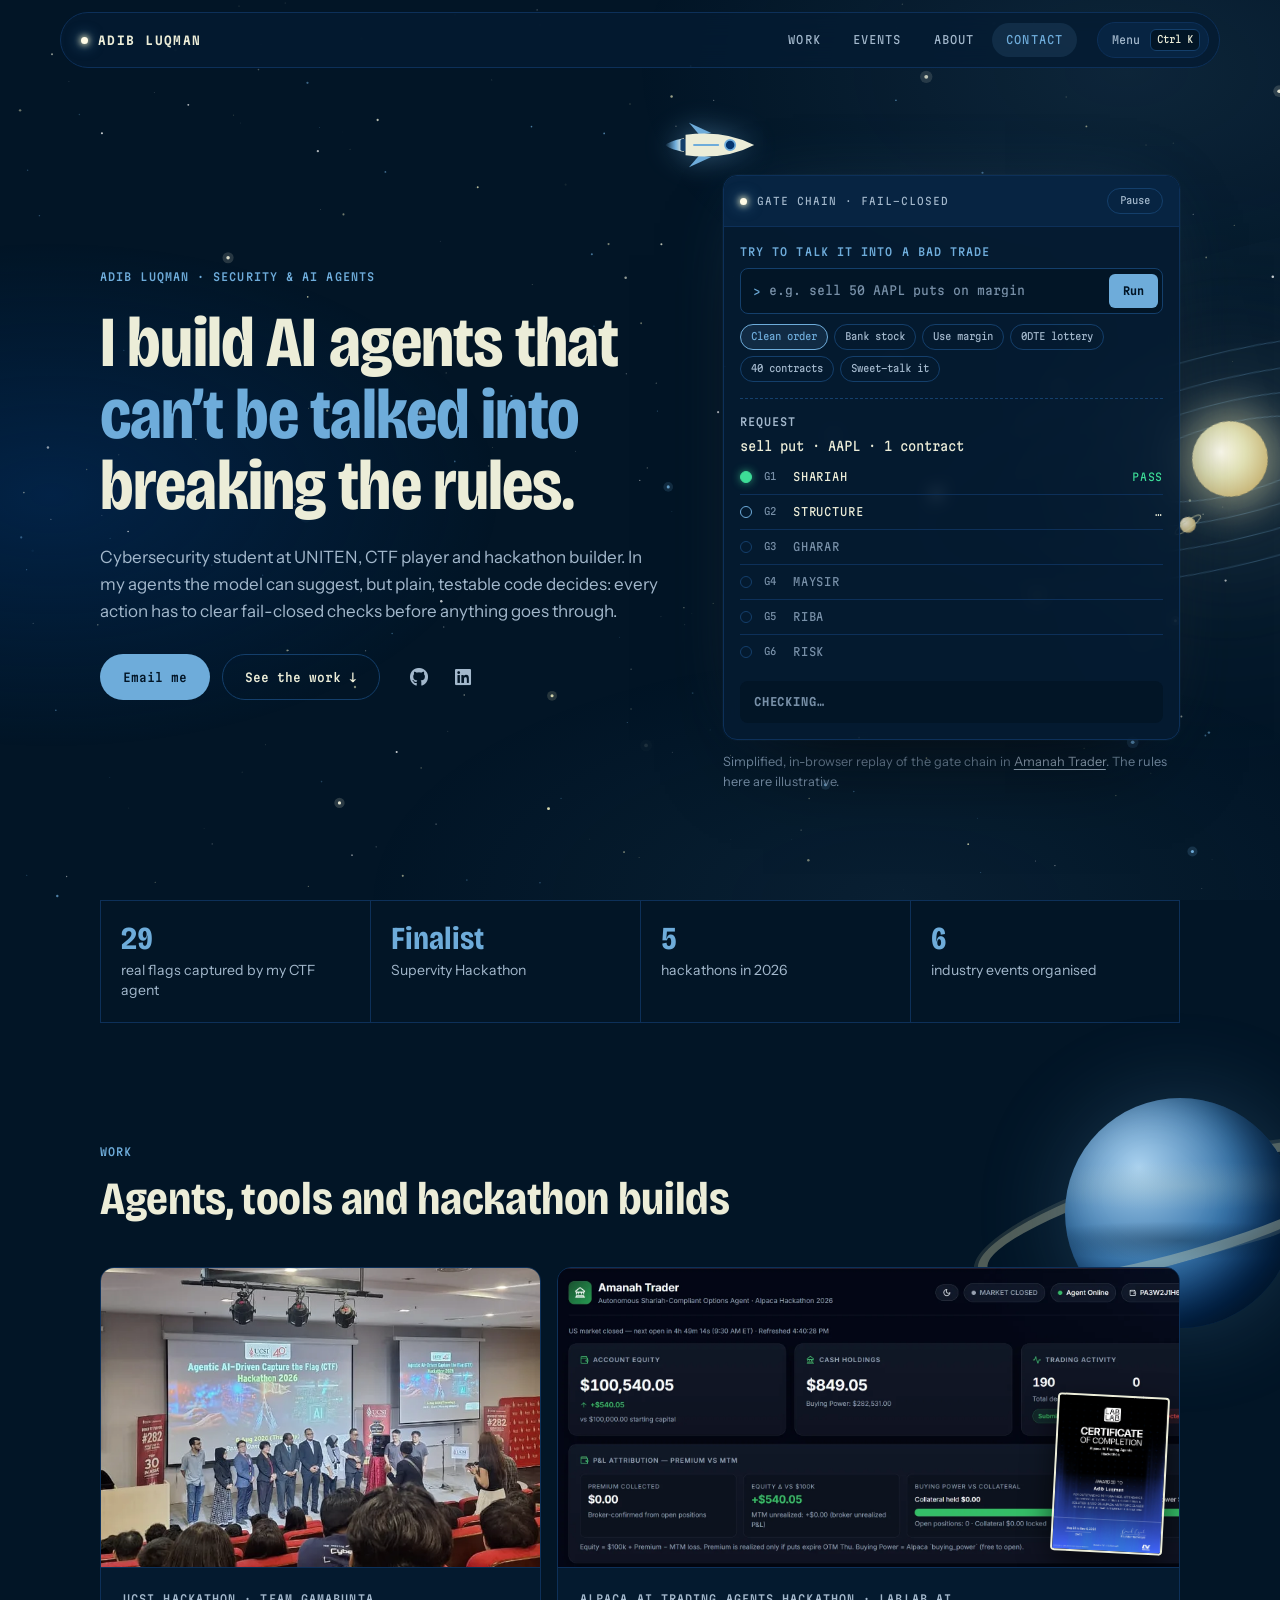
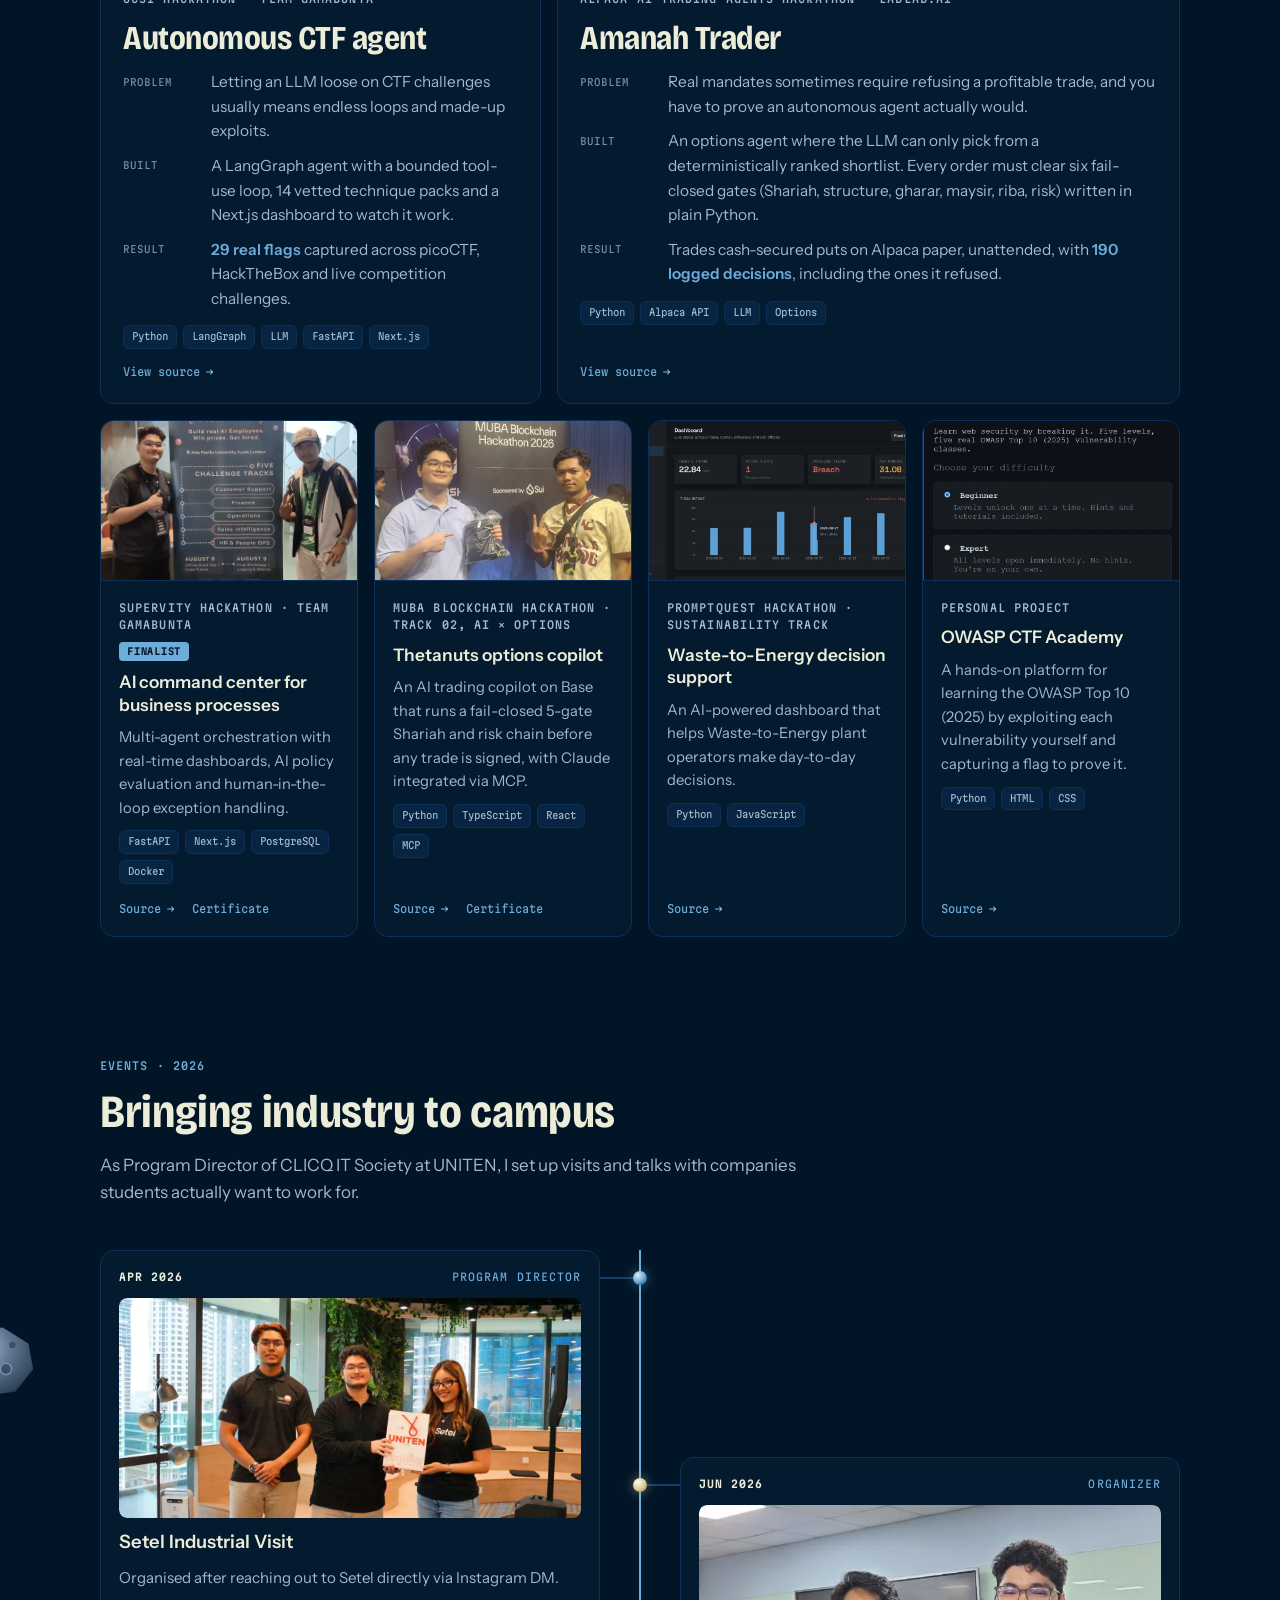
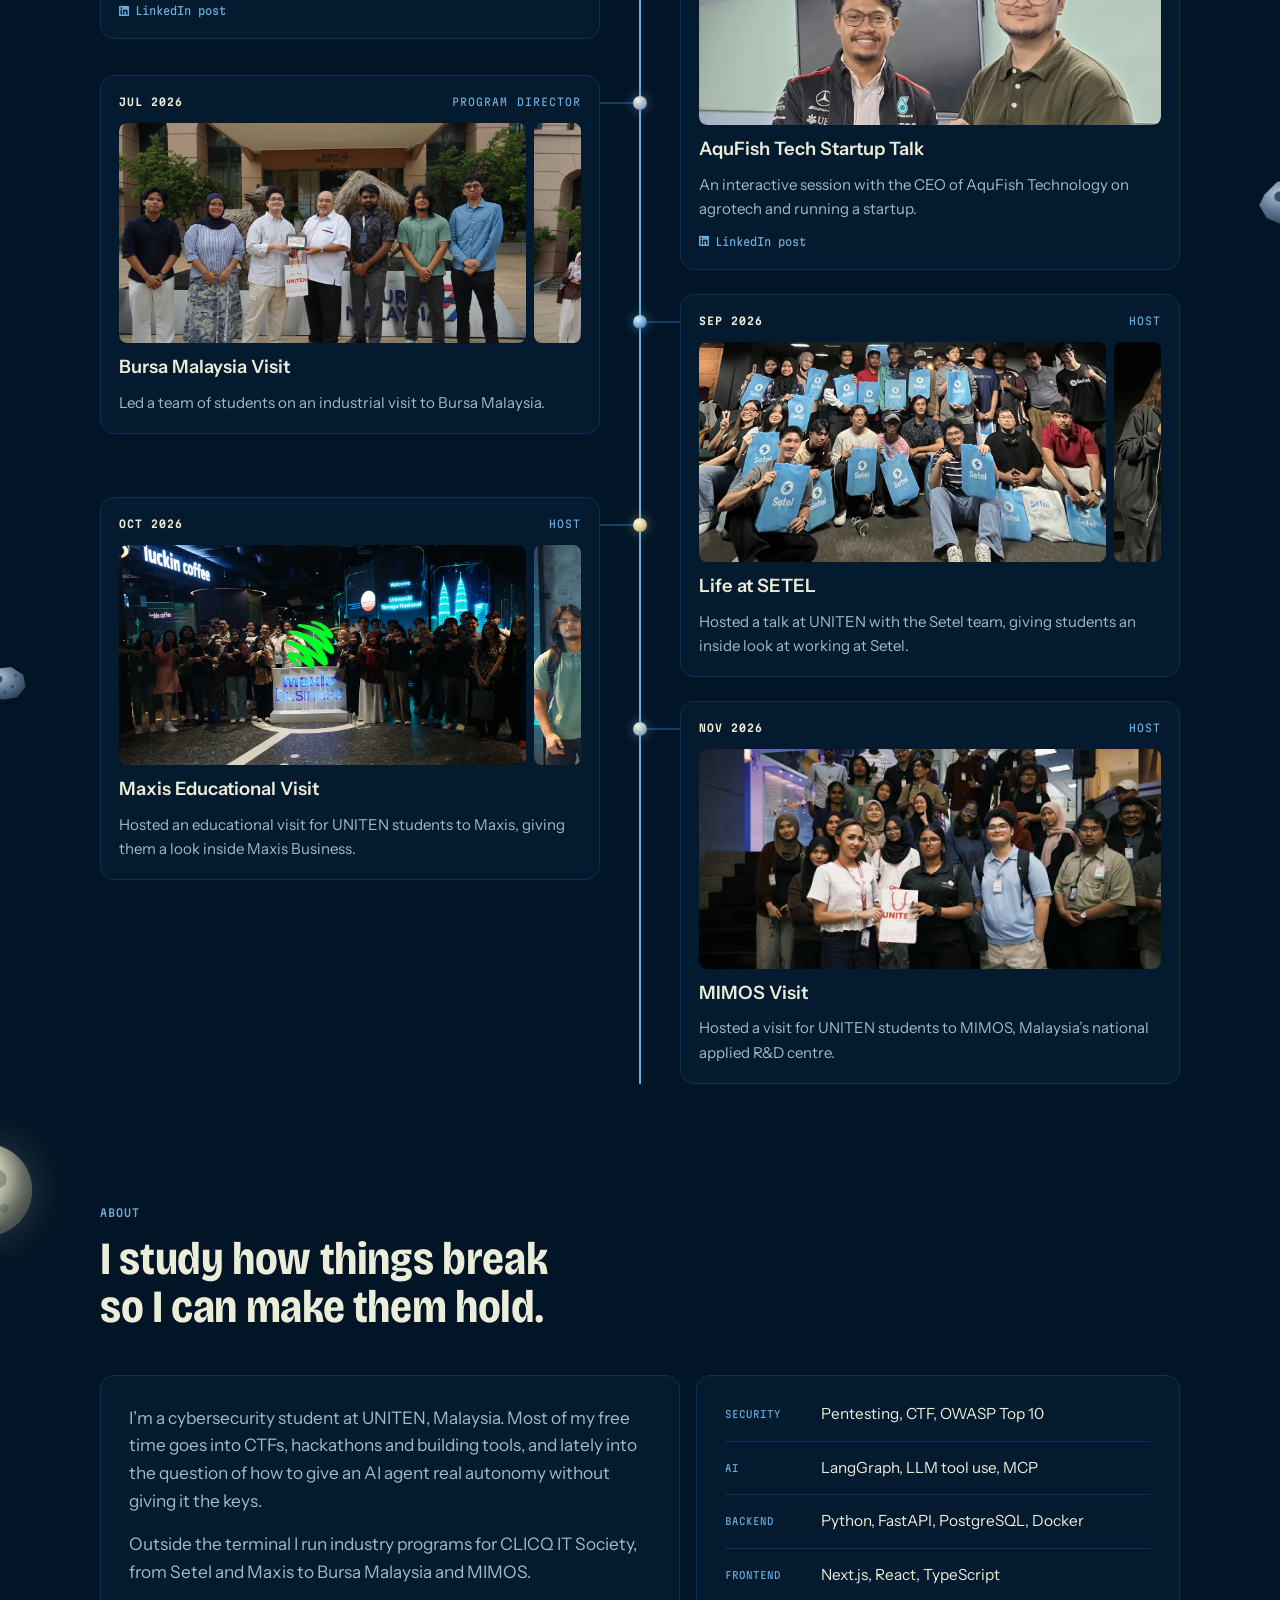
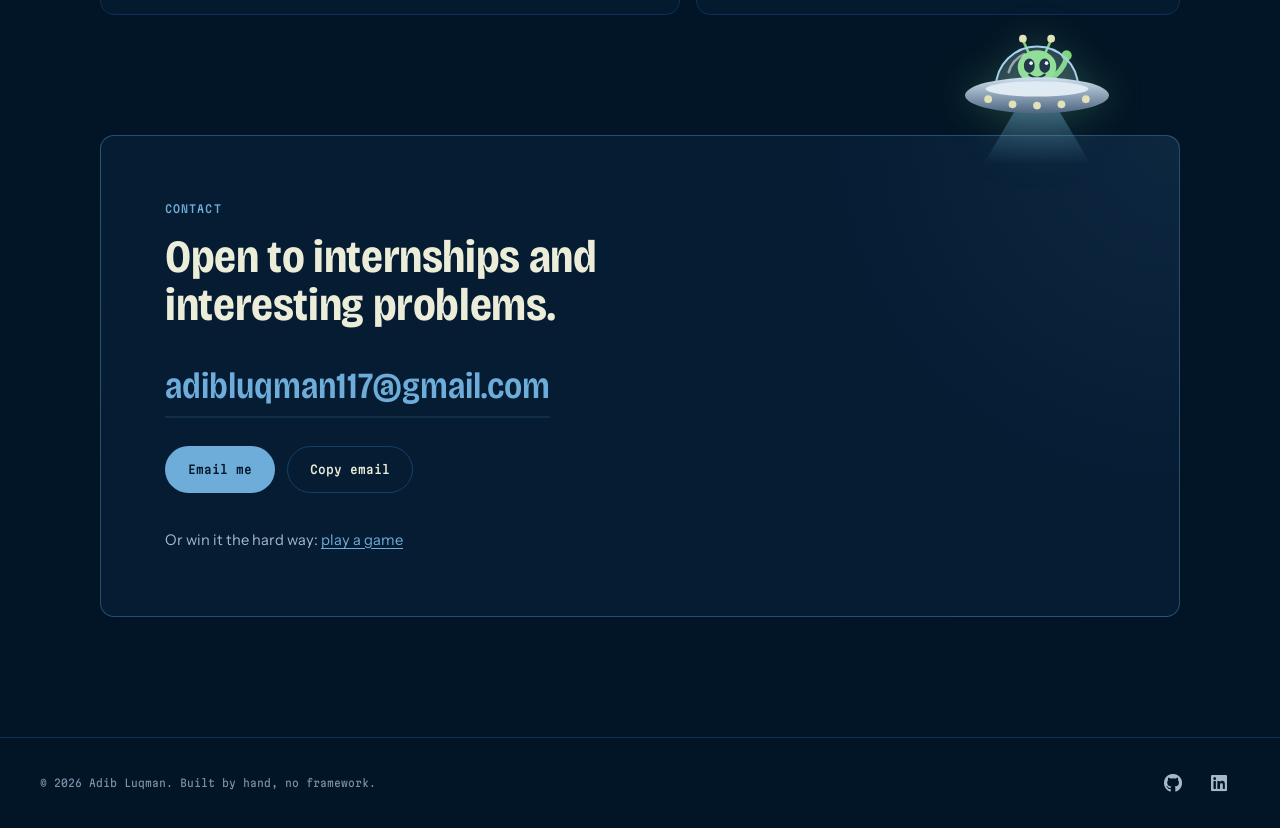
==== commit 06fc9a11: "Add space theme: starfield, solar system, spaceship and alien - Canvas starfield with parallax layer" ====
--- a/index.html
+++ b/index.html
@@ -24,6 +24,25 @@
 </head>
 <body>
   <a class="skip-link" href="#work">Skip to work</a>
+  <canvas id="stars" aria-hidden="true"></canvas>
+
+  <!-- Shared asteroid shape -->
+  <svg width="0" height="0" style="position: absolute" aria-hidden="true" focusable="false">
+    <defs>
+      <radialGradient id="rockShade" cx=".35" cy=".3" r=".8">
+        <stop offset="0" stop-color="#b4c6d8"/>
+        <stop offset=".5" stop-color="#5d7590"/>
+        <stop offset="1" stop-color="#26384c"/>
+      </radialGradient>
+    </defs>
+    <symbol id="rock" viewBox="0 0 60 50">
+      <path d="M8 18 L20 6 L38 4 L54 14 L57 30 L46 44 L26 47 L10 40 L3 28 Z" fill="url(#rockShade)"/>
+      <circle cx="22" cy="20" r="5" fill="#3a5068" stroke="#7d95ad" stroke-width=".8"/>
+      <circle cx="40" cy="30" r="3.5" fill="#3a5068" stroke="#7d95ad" stroke-width=".8"/>
+      <circle cx="30" cy="38" r="2.5" fill="#3a5068"/>
+      <circle cx="44" cy="15" r="2" fill="#3a5068"/>
+    </symbol>
+  </svg>
 
   <nav id="navbar" aria-label="Primary">
     <a href="#top" class="logo"><span class="led" aria-hidden="true"></span>Adib Luqman</a>
@@ -59,6 +78,41 @@
       </div>
 
       <figure class="gate-demo" aria-labelledby="gateCaption">
+        <!-- Solar system behind the gate panel (decorative) -->
+        <div class="cosmos" aria-hidden="true">
+          <span class="ring" style="--r: 14"></span>
+          <span class="ring" style="--r: 22"></span>
+          <span class="ring" style="--r: 31"></span>
+          <span class="ring" style="--r: 41"></span>
+          <span class="sun"></span>
+          <div class="orbit" style="--r: 14; --t: 38s; --start: 40deg"><div class="spin"><span class="planet planet-1"></span></div></div>
+          <div class="orbit" style="--r: 22; --t: 62s; --start: 200deg"><div class="spin"><span class="planet planet-2"></span></div></div>
+          <div class="orbit" style="--r: 31; --t: 88s; --start: 120deg"><div class="spin"><span class="planet planet-3"></span></div></div>
+          <div class="orbit" style="--r: 41; --t: 125s; --start: 290deg"><div class="spin"><span class="planet planet-4"></span></div></div>
+        </div>
+
+        <button type="button" class="ship" id="ship" aria-label="Fly the spaceship (opens a mini game)">
+          <span class="ship-body">
+            <svg viewBox="0 0 112 60" width="96" height="52" aria-hidden="true" focusable="false">
+              <defs>
+                <linearGradient id="shipFlame" x1="1" y1="0" x2="0" y2="0">
+                  <stop offset="0" stop-color="#fff8e0"/>
+                  <stop offset=".45" stop-color="#6eacda"/>
+                  <stop offset="1" stop-color="#6eacda" stop-opacity="0"/>
+                </linearGradient>
+              </defs>
+              <path class="ship-flame" d="M22 22 C10 24 2 28 0 30 C2 32 10 36 22 38 Z" fill="url(#shipFlame)"/>
+              <path d="M40 18 L28 4 L54 16 Z" fill="#6eacda"/>
+              <path d="M40 42 L28 56 L54 44 Z" fill="#6eacda"/>
+              <rect x="18" y="23" width="8" height="14" rx="2" fill="#143f6b"/>
+              <path d="M24 18 Q70 12 104 30 Q70 48 24 42 Z" fill="#ecedd8"/>
+              <path d="M34 30 H62" stroke="#6eacda" stroke-width="2.5" stroke-linecap="round"/>
+              <circle cx="76" cy="30" r="6" fill="#03346e" stroke="#6eacda" stroke-width="2"/>
+            </svg>
+          </span>
+          <span class="ship-tip" aria-hidden="true">Take the controls</span>
+        </button>
+
         <div class="gate-panel">
           <div class="gate-bar">
             <span class="gate-bar-title"><span class="led" aria-hidden="true"></span>Gate chain · fail-closed</span>
@@ -97,6 +151,11 @@
 
     <!-- WORK -->
     <section id="work" class="section">
+      <div class="deco deco-ringed" aria-hidden="true">
+        <span class="ringed-back"></span>
+        <span class="ringed-globe"></span>
+        <span class="ringed-front"></span>
+      </div>
       <div class="section-head reveal">
         <p class="eyebrow">Work</p>
         <h2 class="section-title">Agents, tools and hackathon builds</h2>
@@ -213,6 +272,9 @@
 
     <!-- EVENTS -->
     <section id="events" class="section">
+      <div class="deco deco-rock rock-1" aria-hidden="true"><svg class="rock-spin"><use href="#rock"/></svg></div>
+      <div class="deco deco-rock rock-2" aria-hidden="true"><svg class="rock-spin"><use href="#rock"/></svg></div>
+      <div class="deco deco-rock rock-3" aria-hidden="true"><svg class="rock-spin"><use href="#rock"/></svg></div>
       <div class="section-head reveal">
         <p class="eyebrow">Events · 2026</p>
         <h2 class="section-title">Bringing industry to campus</h2>
@@ -293,6 +355,7 @@
 
     <!-- ABOUT -->
     <section id="about" class="section about">
+      <div class="deco deco-moon" aria-hidden="true"><span class="moon"></span></div>
       <div class="section-head reveal">
         <p class="eyebrow">About</p>
         <h2 class="section-title">I study how things break so I can make them hold.</h2>
@@ -313,6 +376,51 @@
 
     <!-- CONTACT -->
     <section id="contact" class="section contact">
+      <button type="button" class="alien" id="alien" aria-label="Say hi to the alien (opens a mini game)">
+        <span class="alien-hi" aria-hidden="true">Hi! 👋</span>
+        <span class="alien-ufo">
+          <svg viewBox="0 0 140 124" width="140" height="124" aria-hidden="true" focusable="false">
+            <defs>
+              <linearGradient id="ufoBeam" x1="0" y1="0" x2="0" y2="1">
+                <stop offset="0" stop-color="#6eacda" stop-opacity=".45"/>
+                <stop offset="1" stop-color="#6eacda" stop-opacity="0"/>
+              </linearGradient>
+              <linearGradient id="ufoHull" x1="0" y1="0" x2="0" y2="1">
+                <stop offset="0" stop-color="#cfe0ee"/>
+                <stop offset="1" stop-color="#4d6580"/>
+              </linearGradient>
+            </defs>
+            <polygon points="54,80 86,80 112,124 28,124" fill="url(#ufoBeam)"/>
+            <!-- alien -->
+            <ellipse cx="70" cy="62" rx="11" ry="7" fill="#7fd67a"/>
+            <g class="alien-arm">
+              <path d="M79 58 Q90 52 93 41" fill="none" stroke="#7fd67a" stroke-width="4" stroke-linecap="round"/>
+              <circle cx="93" cy="39" r="4" fill="#7fd67a"/>
+            </g>
+            <line x1="64" y1="38" x2="59" y2="27" stroke="#7fd67a" stroke-width="2"/>
+            <line x1="76" y1="38" x2="81" y2="27" stroke="#7fd67a" stroke-width="2"/>
+            <circle cx="59" cy="26" r="3" fill="#e2e2b6"/>
+            <circle cx="81" cy="26" r="3" fill="#e2e2b6"/>
+            <ellipse cx="70" cy="48" rx="15" ry="13" fill="#8be085"/>
+            <ellipse cx="64" cy="47" rx="4.2" ry="5.6" fill="#021526"/>
+            <ellipse cx="76" cy="47" rx="4.2" ry="5.6" fill="#021526"/>
+            <circle cx="65.4" cy="45" r="1.4" fill="#fff"/>
+            <circle cx="77.4" cy="45" r="1.4" fill="#fff"/>
+            <path d="M64 54 Q70 59 76 54" fill="none" stroke="#021526" stroke-width="1.8" stroke-linecap="round"/>
+            <!-- glass dome -->
+            <path d="M38 64 A32 32 0 0 1 102 64 Z" fill="rgba(169, 209, 239, .18)" stroke="#a9d1ef" stroke-width="1.5"/>
+            <path d="M48 52 A22 22 0 0 1 60 38" fill="none" stroke="#fff" stroke-opacity=".5" stroke-width="2" stroke-linecap="round"/>
+            <!-- saucer -->
+            <ellipse cx="70" cy="70" rx="56" ry="14" fill="url(#ufoHull)"/>
+            <ellipse cx="70" cy="65" rx="40" ry="6" fill="#dfeaf3"/>
+            <circle class="ufo-light" cx="32" cy="73" r="3" fill="#e2e2b6"/>
+            <circle class="ufo-light" cx="51" cy="77" r="3" fill="#e2e2b6"/>
+            <circle class="ufo-light" cx="70" cy="78" r="3" fill="#e2e2b6"/>
+            <circle class="ufo-light" cx="89" cy="77" r="3" fill="#e2e2b6"/>
+            <circle class="ufo-light" cx="108" cy="73" r="3" fill="#e2e2b6"/>
+          </svg>
+        </span>
+      </button>
       <div class="panel contact-panel" data-spot>
         <p class="eyebrow">Contact</p>
         <h2 class="contact-title">Open to internships and interesting problems.</h2>
--- a/style.css
+++ b/style.css
@@ -1,6 +1,8 @@
 :root {
-  /* Control room: deep navy panels, one sky-blue signal colour, green/red only for pass/fail.
+  /* Space: deep navy sky, one sky-blue signal colour, cream sun, green/red only for pass/fail.
      Palette from colorhunt.co/palette/02152603346e6eacdae2e2b6 */
+  --sun: #e2e2b6;
+  --glass: rgba(5, 28, 51, .8);
   --bg: #021526;
   --bg-deep: #010e1a;
   --panel: #051c33;
@@ -47,20 +49,20 @@
   overflow-x: clip;
 }
 
-/* Faint instrument grid behind everything */
+/* Nebula clouds (behind the stars) */
 body::before {
   content: '';
   position: fixed;
   inset: 0;
-  z-index: -1;
+  z-index: -2;
   pointer-events: none;
-  background-image:
-    linear-gradient(rgba(255, 255, 255, .025) 1px, transparent 1px),
-    linear-gradient(90deg, rgba(255, 255, 255, .025) 1px, transparent 1px);
-  background-size: 56px 56px;
-  -webkit-mask-image: radial-gradient(ellipse 90% 70% at 50% 0%, #000 30%, transparent 85%);
-  mask-image: radial-gradient(ellipse 90% 70% at 50% 0%, #000 30%, transparent 85%);
-}
+  background:
+    radial-gradient(ellipse 55% 45% at 88% 8%, rgba(110, 172, 218, .11), transparent 70%),
+    radial-gradient(ellipse 50% 40% at 4% 55%, rgba(3, 52, 110, .45), transparent 70%),
+    radial-gradient(ellipse 60% 40% at 70% 100%, rgba(110, 172, 218, .07), transparent 70%);
+}
+/* Starfield canvas, drawn by script.js */
+#stars { position: fixed; inset: 0; width: 100%; height: 100%; z-index: -1; pointer-events: none; }
 
 main { overflow-x: clip; } /* keeps the hero glow from widening the page */
 img { display: block; max-width: 100%; }
@@ -90,19 +92,25 @@
 }
 .eyebrow { color: var(--accent); }
 
+/* Small glowing star (nav logo, gate panel title) */
 .led {
   display: inline-block;
-  width: 8px; height: 8px;
+  width: 7px; height: 7px;
   border-radius: 50%;
-  background: var(--accent);
-  box-shadow: 0 0 10px var(--accent);
+  background: #fffbe6;
+  box-shadow: 0 0 6px 1px var(--sun), 0 0 14px 2px rgba(110, 172, 218, .55);
   flex: none;
 }
+@keyframes twinkle { from { opacity: .55; } to { opacity: 1; } }
+@media (prefers-reduced-motion: no-preference) {
+  .led { animation: twinkle 2.6s ease-in-out infinite alternate; }
+}
 
 /* ===== PANELS + SPOTLIGHT ===== */
+/* Slightly see-through so the starfield shows behind them */
 .panel, .tile, .event-card, .gate-panel {
   position: relative;
-  background: var(--panel);
+  background: var(--glass);
   border: 1px solid var(--line);
   border-radius: var(--radius);
 }
@@ -260,15 +268,6 @@
   gap: clamp(32px, 5vw, 72px);
   align-items: center;
 }
-.hero::after {
-  content: '';
-  position: absolute;
-  top: 8%; right: -12%;
-  width: 640px; height: 640px;
-  background: radial-gradient(circle, rgba(110, 172, 218, .1) 0%, transparent 65%);
-  pointer-events: none;
-  z-index: -1;
-}
 .hero-text { display: flex; flex-direction: column; gap: 22px; align-items: flex-start; }
 .hero-title {
   font-family: var(--font-display);
@@ -290,8 +289,10 @@
 .hero-social a:hover, .footer-links a:hover { color: var(--accent); }
 
 /* ===== GATE DEMO (signature) ===== */
-.gate-demo { width: 100%; }
+.gate-demo { width: 100%; position: relative; }
 .gate-panel {
+  -webkit-backdrop-filter: blur(8px);
+  backdrop-filter: blur(8px);
   font-family: var(--font-mono);
   font-stretch: 87.5%;
   font-size: .74rem;
@@ -431,6 +432,254 @@
 
 @keyframes pulse { from { opacity: .35; } to { opacity: 1; } }
 
+/* ===== SOLAR SYSTEM (hero, behind the gate panel) =====
+   Orbits are flattened circles (scaleY) for a tilted look. Each planet
+   counter-rotates and un-squashes itself so it stays round. */
+.cosmos {
+  --size: 760px;
+  --tilt: .34;
+  position: absolute;
+  /* Sun sits beside the gate panel, at its middle height, in the space to its right */
+  left: calc(100% + clamp(-20px, (100vw - 1160px) / 2 - 10px, 70px));
+  top: 46%;
+  width: var(--size);
+  aspect-ratio: 1;
+  translate: -50% -50%;
+  rotate: -14deg;
+  z-index: -1;
+  pointer-events: none;
+}
+.ring {
+  position: absolute;
+  left: calc(50% - var(--r) * 1%);
+  width: calc(var(--r) * 2%);
+  top: calc(50% - var(--r) * var(--tilt) * 1%);
+  height: calc(var(--r) * var(--tilt) * 2%);
+  border: 1px solid rgba(110, 172, 218, .3);
+  border-radius: 50%;
+}
+.sun {
+  position: absolute;
+  left: 50%; top: 50%;
+  width: 76px; height: 76px;
+  translate: -50% -50%;
+  border-radius: 50%;
+  background: radial-gradient(circle at 40% 38%, #fffdf0 0%, var(--sun) 38%, #c9b77a 75%, #8f7a45 100%);
+  box-shadow: 0 0 36px 14px rgba(226, 226, 182, .45), 0 0 120px 50px rgba(226, 226, 182, .12), 0 0 220px 90px rgba(110, 172, 218, .14);
+}
+.orbit {
+  position: absolute;
+  inset: calc(50% - var(--r) * 1%);
+  transform: scaleY(var(--tilt));
+}
+.spin { position: absolute; inset: 0; rotate: var(--start); }
+.planet {
+  position: absolute;
+  left: 50%; top: 0;
+  translate: -50% -50%;
+  border-radius: 50%;
+  /* undo the spin and the orbit squash so the planet stays a circle */
+  transform: rotate(calc(-1 * var(--start))) scaleY(calc(1 / var(--tilt)));
+}
+@keyframes orbit-spin { to { rotate: calc(var(--start) + 360deg); } }
+@keyframes orbit-counter {
+  from { transform: rotate(calc(-1 * var(--start))) scaleY(calc(1 / var(--tilt))); }
+  to { transform: rotate(calc(-1 * var(--start) - 360deg)) scaleY(calc(1 / var(--tilt))); }
+}
+@media (prefers-reduced-motion: no-preference) {
+  .spin { animation: orbit-spin var(--t) linear infinite; }
+  .planet { animation: orbit-counter var(--t) linear infinite; }
+}
+.planet-1 { width: 10px; height: 10px; background: radial-gradient(circle at 35% 30%, #d9ecf8, var(--accent) 55%, #2a5f8c); }
+.planet-2 {
+  width: 16px; height: 16px;
+  background: radial-gradient(circle at 35% 30%, #fffbe6, #d8c890 55%, #8a7444);
+}
+.planet-2::after {
+  content: '';
+  position: absolute;
+  left: 50%; top: 50%;
+  width: 32px; height: 9px;
+  translate: -50% -50%;
+  rotate: -22deg;
+  border: 1.5px solid rgba(226, 226, 182, .75);
+  border-radius: 50%;
+}
+.planet-3 {
+  width: 22px; height: 22px;
+  background: radial-gradient(circle at 35% 30%, #a9d1ef, #3b78ad 50%, #03346e);
+  box-shadow: 0 0 18px rgba(110, 172, 218, .35);
+}
+.planet-4 { width: 12px; height: 12px; background: radial-gradient(circle at 35% 30%, #f3f3e0, #9fb4c9 55%, #4d6580); }
+
+/* ===== SPACESHIP (button that opens the game) ===== */
+.ship {
+  position: absolute;
+  left: -64px; top: -62px;
+  z-index: 2;
+  padding: 6px;
+  background: none;
+  border: none;
+  border-radius: 12px;
+  cursor: pointer;
+  filter: drop-shadow(0 0 14px rgba(110, 172, 218, .45));
+}
+.ship-body { display: block; }
+.ship svg { display: block; transition: translate .3s var(--ease); }
+.ship:hover svg { translate: 6px 0; }
+.ship-flame { transform-box: view-box; transform-origin: 22px 30px; }
+.ship-tip {
+  position: absolute;
+  top: 100%; left: 50%;
+  translate: -50% 2px;
+  padding: 4px 10px;
+  border: 1px solid var(--line-2);
+  border-radius: 999px;
+  background: var(--raised);
+  font-family: var(--font-mono);
+  font-stretch: 87.5%;
+  font-size: .6rem;
+  white-space: nowrap;
+  color: var(--accent);
+  opacity: 0;
+  transition: opacity .2s;
+  pointer-events: none;
+}
+.ship:hover .ship-tip, .ship:focus-visible .ship-tip { opacity: 1; }
+
+@keyframes ship-bob { from { translate: 0 0; rotate: -2deg; } to { translate: 0 -10px; rotate: 2deg; } }
+@keyframes flame-flicker { from { scale: .75 1; } to { scale: 1.1 1; } }
+@keyframes ship-away { to { translate: 70vw -55vh; rotate: -22deg; opacity: 0; } }
+@media (prefers-reduced-motion: no-preference) {
+  .ship-body { animation: ship-bob 3.6s ease-in-out infinite alternate; }
+  .ship-flame { animation: flame-flicker .35s ease-in-out infinite alternate; }
+  /* The ship flies off up and to the right as you scroll out of the hero.
+     Wide screens only: on narrow screens the ship starts below the fold. */
+  @supports ((animation-timeline: scroll()) and (animation-range: 0px 100px)) {
+  @media (min-width: 1001px) {
+    .ship {
+      animation: ship-away linear both;
+      animation-timeline: scroll(root);
+      animation-range: 40px 75vh;
+    }
+  }
+  }
+}
+
+/* ===== SPACE OBJECTS BETWEEN SECTIONS =====
+   Decorative, behind the content. The outer .deco drifts as you scroll (parallax);
+   the inner element does its own slow spin or bob. */
+.deco { position: absolute; z-index: -1; pointer-events: none; }
+@keyframes drift {
+  from { translate: 0 var(--drift, 90px); }
+  to { translate: 0 calc(var(--drift, 90px) * -1); }
+}
+@media (prefers-reduced-motion: no-preference) {
+  @supports ((animation-timeline: view()) and (animation-range: entry)) {
+    .deco {
+      animation: drift linear both;
+      animation-timeline: view();
+    }
+  }
+}
+
+/* Ringed planet, top right of Work */
+.deco-ringed { top: 60px; right: -170px; width: 420px; height: 260px; --drift: 120px; }
+.ringed-globe {
+  position: absolute;
+  left: 50%; top: 50%;
+  width: 230px; height: 230px;
+  translate: -50% -50%;
+  border-radius: 50%;
+  background:
+    radial-gradient(ellipse 120% 18% at 50% 38%, rgba(226, 226, 182, .14), transparent 60%),
+    radial-gradient(ellipse 120% 14% at 50% 62%, rgba(2, 21, 38, .35), transparent 60%),
+    radial-gradient(circle at 32% 30%, #a9d1ef, #3b78ad 42%, #03346e 72%, #021526);
+  box-shadow: inset -26px -18px 50px rgba(1, 14, 26, .75), 0 0 90px rgba(110, 172, 218, .22);
+}
+.ringed-back, .ringed-front {
+  position: absolute;
+  left: 50%; top: 50%;
+  width: 420px; height: 96px;
+  translate: -50% -50%;
+  rotate: -16deg;
+  border-radius: 50%;
+  border: 10px solid rgba(226, 226, 182, .35);
+  box-shadow: 0 0 0 4px rgba(226, 226, 182, .12);
+}
+/* the lower half of the ring passes in front of the planet */
+.ringed-front { clip-path: inset(50% 0 0 0); }
+
+/* Asteroids beside the Events timeline */
+.deco-rock svg { display: block; width: 100%; height: 100%; overflow: visible; }
+.rock-1 { left: -118px; top: 22%; width: 96px; height: 80px; --drift: 160px; }
+.rock-2 { right: -100px; top: 48%; width: 64px; height: 54px; --drift: 240px; }
+.rock-3 { left: -78px; top: 76%; width: 46px; height: 38px; --drift: 110px; }
+@keyframes tumble { to { rotate: 360deg; } }
+@media (prefers-reduced-motion: no-preference) {
+  .rock-spin { animation: tumble 38s linear infinite; }
+  .rock-2 .rock-spin { animation-duration: 24s; animation-direction: reverse; }
+  .rock-3 .rock-spin { animation-duration: 30s; }
+}
+
+/* Moon beside About */
+.deco-moon { left: -120px; top: 60px; --drift: 100px; }
+.moon {
+  display: block;
+  width: 92px; height: 92px;
+  border-radius: 50%;
+  background:
+    radial-gradient(circle at 62% 38%, rgba(120, 118, 96, .55) 0 9px, transparent 10px),
+    radial-gradient(circle at 36% 64%, rgba(120, 118, 96, .45) 0 6px, transparent 7px),
+    radial-gradient(circle at 70% 70%, rgba(120, 118, 96, .4) 0 4px, transparent 5px),
+    radial-gradient(circle at 30% 30%, #f6f6e6, #cfcfb4 50%, #8e8e76);
+  box-shadow: inset -16px -12px 26px rgba(1, 14, 26, .6), 0 0 44px rgba(226, 226, 182, .22);
+}
+
+/* Waving alien in a UFO, above the Contact panel (button: opens the game) */
+.alien {
+  position: absolute;
+  top: -10px; right: 8%;
+  z-index: 2;
+  padding: 0;
+  background: none;
+  border: none;
+  border-radius: 16px;
+  cursor: pointer;
+  filter: drop-shadow(0 0 18px rgba(127, 214, 122, .25));
+}
+.alien-ufo { display: block; }
+.alien svg { display: block; width: 180px; height: 160px; }
+.alien-arm { transform-box: view-box; transform-origin: 79px 58px; }
+.alien-hi {
+  position: absolute;
+  top: 8px; right: 100%;
+  margin-right: -14px;
+  padding: 5px 12px;
+  border: 1px solid var(--line-2);
+  border-radius: 999px 999px 4px 999px;
+  background: var(--raised);
+  font-family: var(--font-mono);
+  font-stretch: 87.5%;
+  font-size: .68rem;
+  white-space: nowrap;
+  color: var(--text);
+  opacity: 0;
+  translate: 0 6px;
+  transition: opacity .2s, translate .2s;
+  pointer-events: none;
+}
+.alien:hover .alien-hi, .alien:focus-visible .alien-hi { opacity: 1; translate: 0 0; }
+@keyframes wave { from { rotate: -14deg; } to { rotate: 26deg; } }
+@keyframes ufo-bob { from { translate: 0 0; rotate: -3deg; } to { translate: 0 -10px; rotate: 3deg; } }
+@keyframes ufo-light { from { opacity: .45; } to { opacity: 1; } }
+@media (prefers-reduced-motion: no-preference) {
+  .alien-arm { animation: wave .45s ease-in-out infinite alternate; }
+  .alien-ufo { animation: ufo-bob 3.2s ease-in-out infinite alternate; }
+  .ufo-light { animation: ufo-light 1.4s ease-in-out infinite alternate; }
+  .ufo-light:nth-of-type(even) { animation-delay: -.7s; }
+}
+
 /* ===== STATS READOUT ===== */
 .stats {
   max-width: var(--max);
@@ -460,6 +709,7 @@
 
 /* ===== SECTIONS ===== */
 .section {
+  position: relative;
   max-width: var(--max);
   margin: 0 auto;
   padding: clamp(72px, 10vw, 120px) var(--gutter) 0;
@@ -629,25 +879,30 @@
 .event { position: relative; grid-row: var(--i) / span 2; }
 .event:nth-child(odd) { grid-column: 1; }
 .event:nth-child(even) { grid-column: 2; }
-/* dot on the line + short connector */
+/* small planet on the line + short connector */
 .event::before {
   content: '';
-  position: absolute; top: 22px;
-  width: 12px; height: 12px;
+  position: absolute; top: 21px;
+  width: 14px; height: 14px;
   border-radius: 50%;
-  background: var(--bg);
-  border: 2px solid var(--accent);
+  background: radial-gradient(circle at 35% 30%, #d9ecf8, var(--accent) 50%, #03346e);
+  box-shadow: 0 0 12px rgba(110, 172, 218, .5);
   z-index: 1;
 }
+.event:nth-child(3n + 2)::before {
+  background: radial-gradient(circle at 35% 30%, #fffbe6, #d8c890 55%, #8a7444);
+  box-shadow: 0 0 12px rgba(226, 226, 182, .45);
+}
+.event:nth-child(3n)::before { background: radial-gradient(circle at 35% 30%, #f3f3e0, #9fb4c9 55%, #4d6580); }
 .event::after {
   content: '';
   position: absolute; top: 27px;
   width: 34px; height: 2px;
   background: var(--line-2);
 }
-.event:nth-child(odd)::before { right: -46px; }
+.event:nth-child(odd)::before { right: -47px; }
 .event:nth-child(odd)::after { right: -34px; }
-.event:nth-child(even)::before { left: -46px; }
+.event:nth-child(even)::before { left: -47px; }
 .event:nth-child(even)::after { left: -34px; }
 
 .event-card { display: flex; flex-direction: column; gap: 12px; padding: 18px; transition: border-color .3s; }
@@ -906,7 +1161,11 @@
 /* ===== RESPONSIVE ===== */
 @media (max-width: 1000px) {
   .hero { grid-template-columns: 1fr; min-height: auto; padding-top: calc(var(--nav-height) + 40px); }
-  .gate-demo { max-width: 520px; }
+  .gate-demo { max-width: 520px; margin-top: 40px; }
+  /* stacked layout: sun above the panel's top-right corner */
+  .cosmos { --size: 680px; opacity: .8; left: 88%; top: -6%; }
+  .deco-ringed { right: -230px; scale: .7; }
+  .ship { left: 0; top: -80px; }
   .bento { grid-template-columns: repeat(2, minmax(0, 1fr)); }
   .tile-a, .tile-b { grid-column: span 2; }
   .tile-build { grid-column: span 1; }
@@ -920,7 +1179,7 @@
   /* Timeline becomes a single column with the line on the left */
   .timeline-wrap { --line-x: 6px; }
   .timeline { display: flex; flex-direction: column; gap: 20px; padding-left: 34px; }
-  .event:nth-child(n)::before { left: -34px; right: auto; }
+  .event:nth-child(n)::before { left: -35px; right: auto; }
   .event:nth-child(n)::after { left: -22px; right: auto; width: 22px; }
 }
 
@@ -952,6 +1211,15 @@
   .skills dd { padding-top: 4px; }
   .skills dt:nth-last-of-type(1) { border-bottom: none; }
   .about-text { padding: 22px; }
+  .cosmos { --size: 520px; left: 70%; }
+  .deco { opacity: .6; scale: .6; }
+  .deco-ringed { right: -250px; top: -90px; }
+  .rock-1, .rock-3 { left: -40px; }
+  .rock-2 { right: -30px; }
+  .deco-moon { left: -60px; top: 20px; }
+  .alien { right: 4px; top: -6px; }
+  .alien svg { width: 104px; height: 92px; }
+  .ship svg { width: 80px; height: 43px; }
   .lightbox-prev, .lightbox-next { top: auto; bottom: 64px; translate: none; }
 }
 
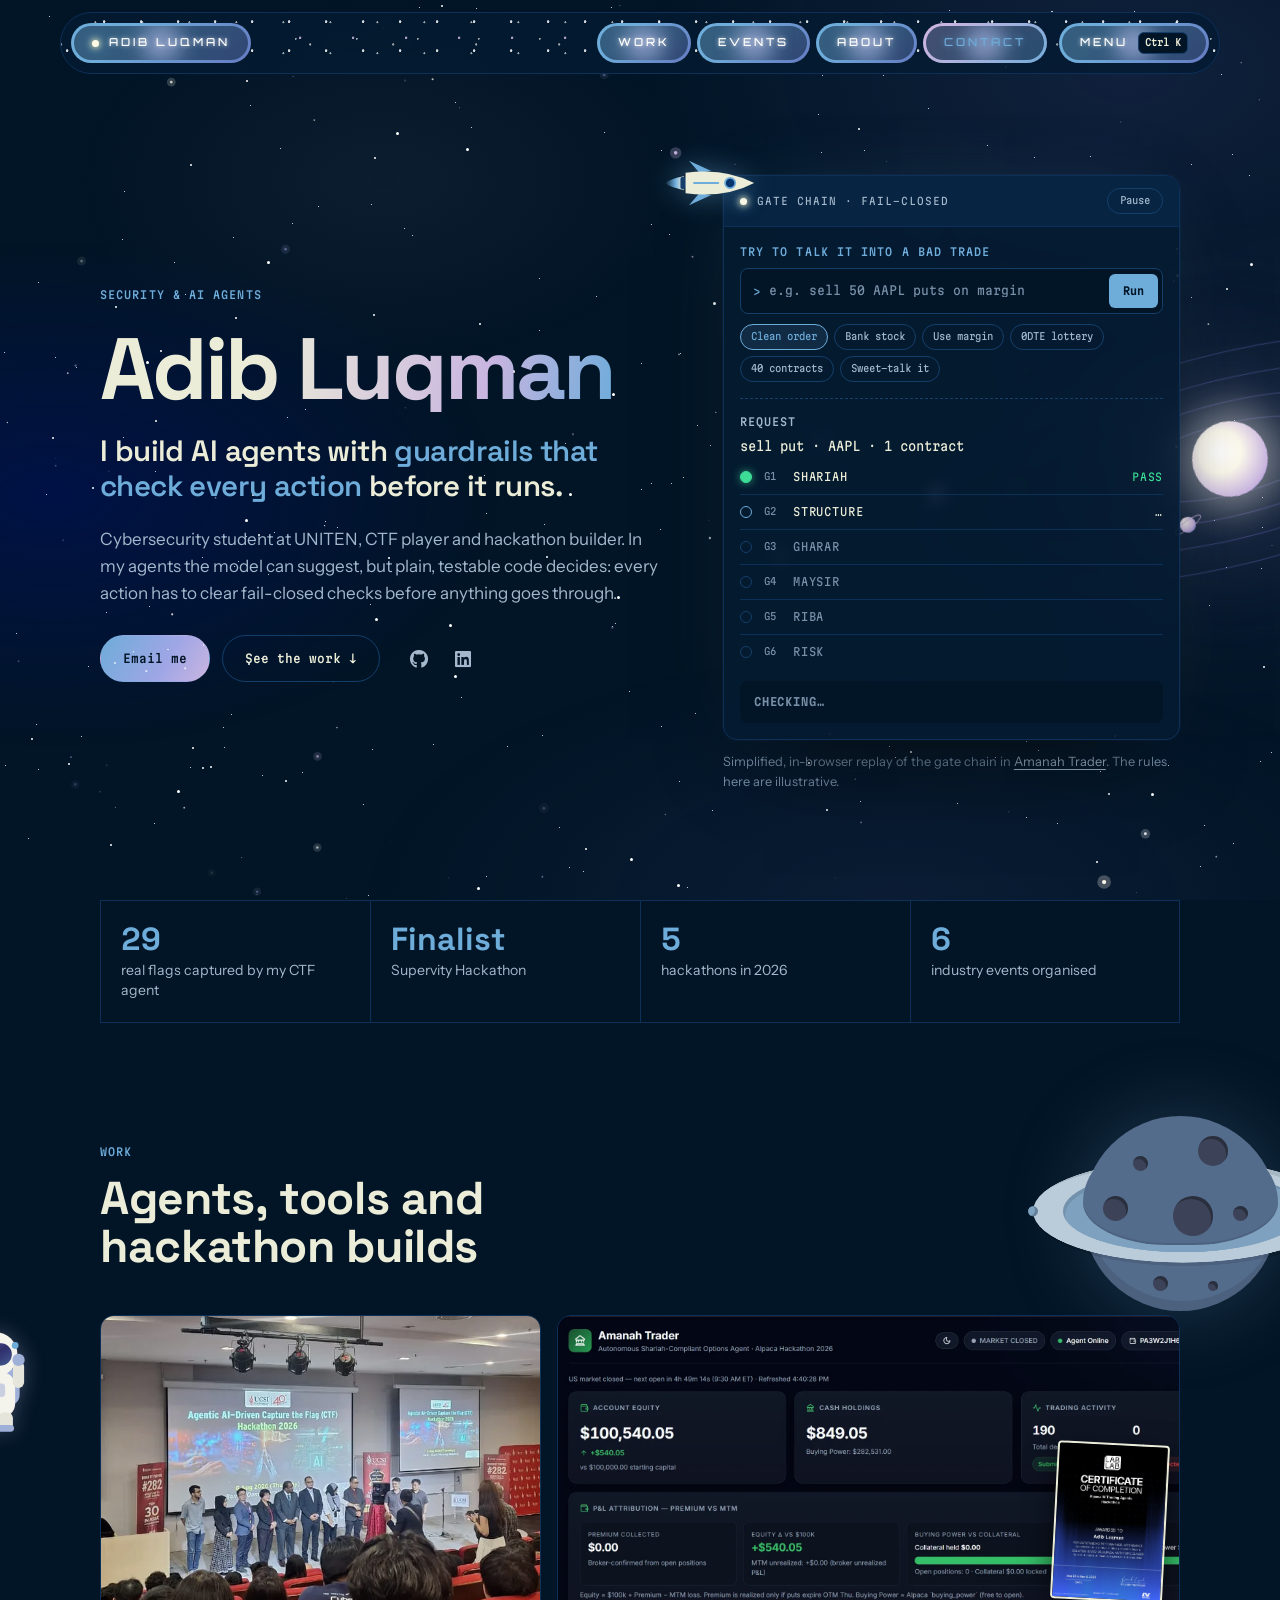
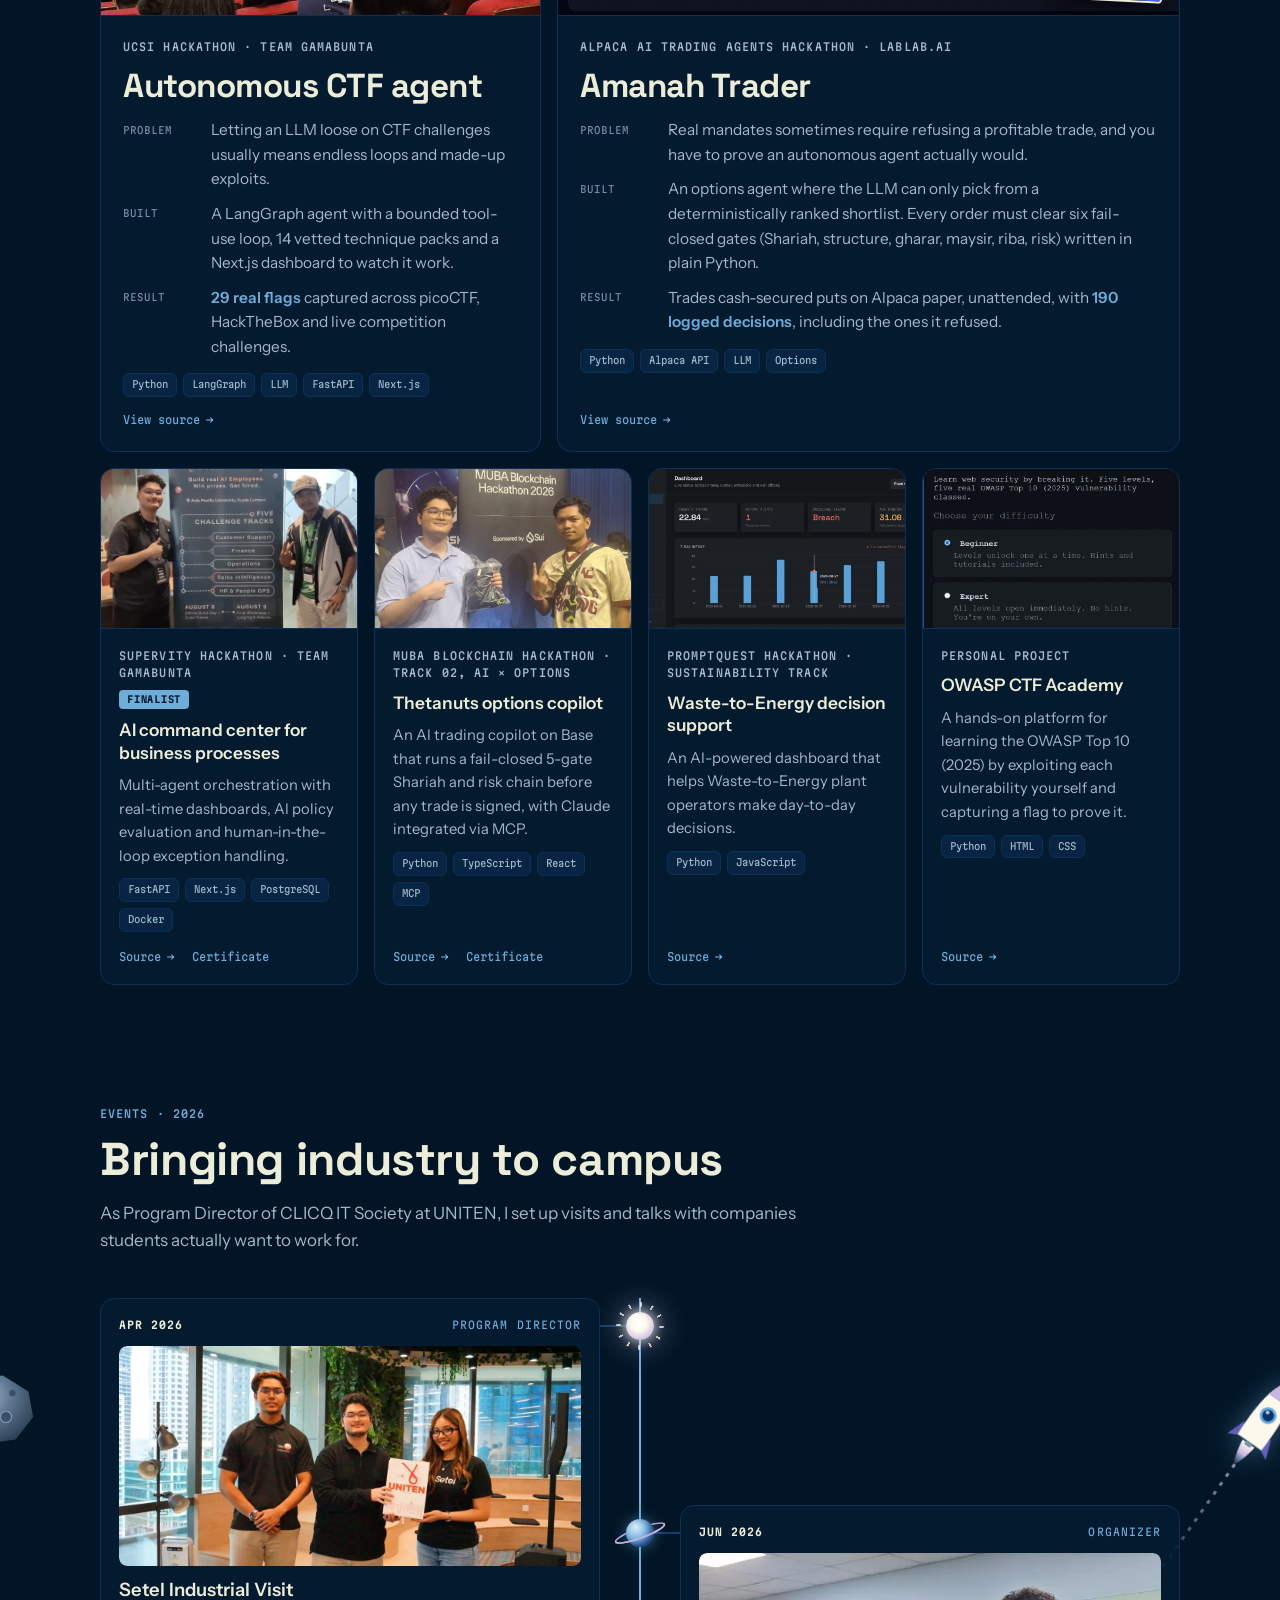
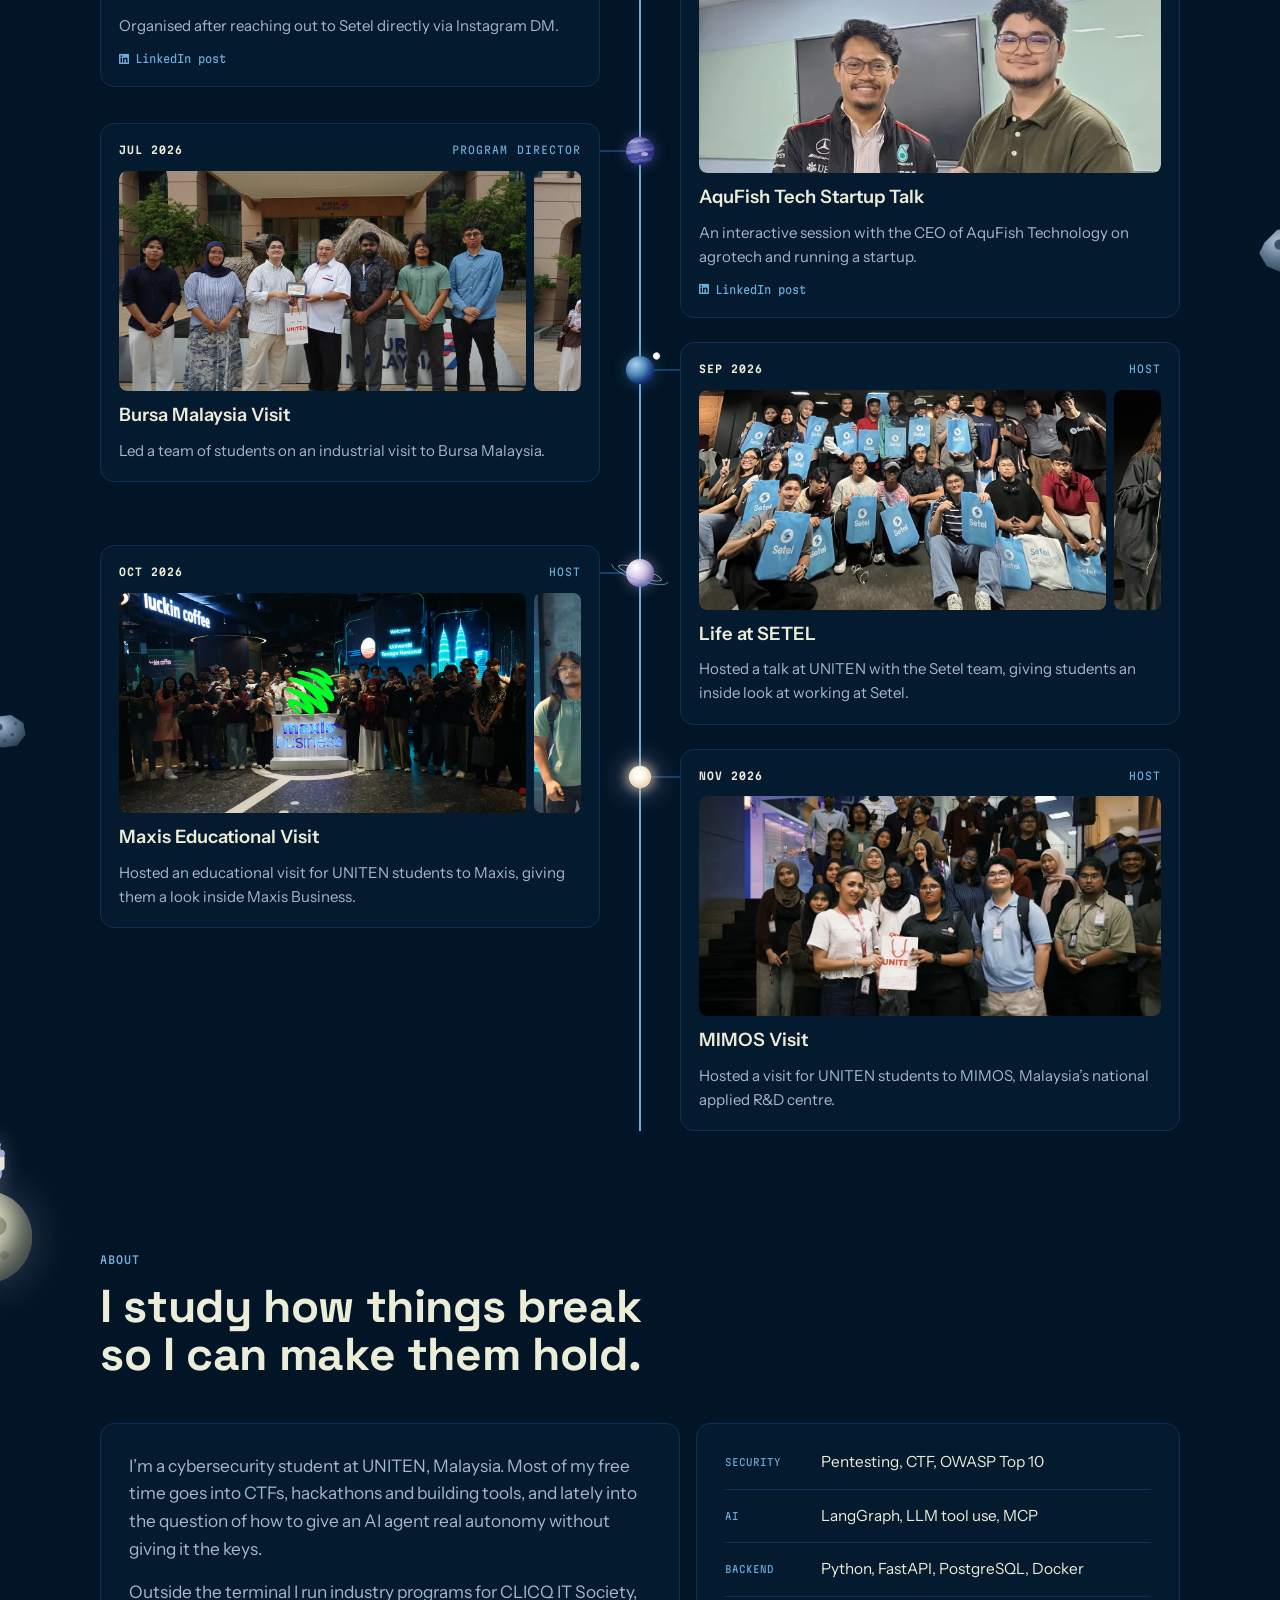
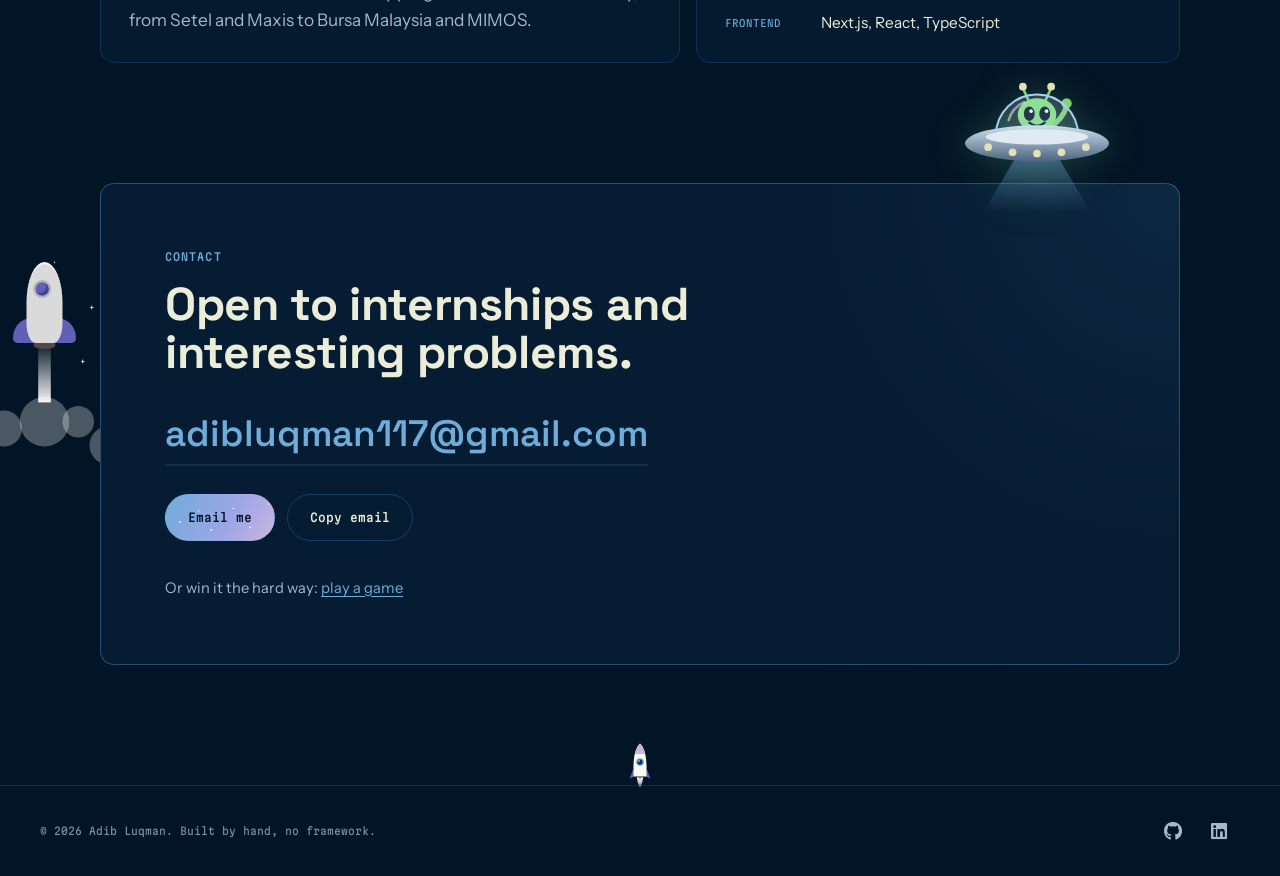
==== commit d19606fb: "Space theme refresh: Uiverse nav and decorations, planet timeline, astronauts - Hero: name as headli" ====
--- a/index.html
+++ b/index.html
@@ -8,22 +8,24 @@
   <meta name="theme-color" content="#021526">
   <meta property="og:type" content="website">
   <meta property="og:title" content="Adib Luqman — Security &amp; AI Agents">
-  <meta property="og:description" content="I build AI agents that can't be talked into breaking the rules.">
+  <meta property="og:description" content="I build AI agents with guardrails that check every action before it runs.">
   <meta property="og:url" content="https://salmonisfish.github.io/portfolio/">
   <meta property="og:image" content="https://salmonisfish.github.io/portfolio/AmanahTrader.webp">
   <meta name="twitter:card" content="summary_large_image">
   <meta name="twitter:title" content="Adib Luqman — Security &amp; AI Agents">
-  <meta name="twitter:description" content="I build AI agents that can't be talked into breaking the rules.">
+  <meta name="twitter:description" content="I build AI agents with guardrails that check every action before it runs.">
   <meta name="twitter:image" content="https://salmonisfish.github.io/portfolio/AmanahTrader.webp">
   <link rel="icon" type="image/svg+xml" href="favicon.svg">
   <link rel="preconnect" href="https://fonts.googleapis.com">
   <link rel="preconnect" href="https://fonts.gstatic.com" crossorigin>
-  <link href="https://fonts.googleapis.com/css2?family=Bricolage+Grotesque:opsz,wdth,wght@12..96,75..100,400..800&family=Instrument+Sans:ital,wght@0,400..700;1,400&family=Martian+Mono:wdth,wght@75..112.5,400..600&display=swap" rel="stylesheet">
+  <link href="https://fonts.googleapis.com/css2?family=Space+Grotesk:wght@400..700&family=Instrument+Sans:ital,wght@0,400..700;1,400&family=Martian+Mono:wdth,wght@75..112.5,400..600&family=Orbitron:wght@400;500;700&display=swap" rel="stylesheet">
   <link rel="stylesheet" href="https://cdnjs.cloudflare.com/ajax/libs/font-awesome/6.5.0/css/all.min.css">
   <link rel="stylesheet" href="style.css">
 </head>
 <body>
   <a class="skip-link" href="#work">Skip to work</a>
+  <!-- Drifting star layers (stars generated in script.js) -->
+  <div class="star-sky" aria-hidden="true"><span class="sky-1"></span><span class="sky-2"></span><span class="sky-3"></span></div>
   <canvas id="stars" aria-hidden="true"></canvas>
 
   <!-- Shared asteroid shape -->
@@ -34,6 +36,16 @@
         <stop offset=".5" stop-color="#5d7590"/>
         <stop offset="1" stop-color="#26384c"/>
       </radialGradient>
+      <linearGradient id="visorShine" x1="0" y1="0" x2="1" y2="1">
+        <stop offset="0" stop-color="#c9b5e0" stop-opacity=".55"/>
+        <stop offset=".5" stop-color="#6061b6" stop-opacity=".15"/>
+        <stop offset="1" stop-color="#6eacda" stop-opacity=".45"/>
+      </linearGradient>
+      <linearGradient id="miniFlame" x1="0" y1="0" x2="0" y2="1">
+        <stop offset="0" stop-color="#fffdf0"/>
+        <stop offset=".45" stop-color="#c9b5e0"/>
+        <stop offset="1" stop-color="#6eacda" stop-opacity="0"/>
+      </linearGradient>
     </defs>
     <symbol id="rock" viewBox="0 0 60 50">
       <path d="M8 18 L20 6 L38 4 L54 14 L57 30 L46 44 L26 47 L10 40 L3 28 Z" fill="url(#rockShade)"/>
@@ -42,17 +54,51 @@
       <circle cx="30" cy="38" r="2.5" fill="#3a5068"/>
       <circle cx="44" cy="15" r="2" fill="#3a5068"/>
     </symbol>
+    <!-- Astronaut (original drawing). The waving arm is its own group so CSS can animate it. -->
+    <symbol id="astronaut" viewBox="0 0 80 100">
+      <rect x="18" y="40" width="44" height="34" rx="10" fill="#9fb0d8"/>
+      <rect x="22" y="44" width="36" height="40" rx="12" fill="#f4f3ec"/>
+      <rect x="31" y="54" width="18" height="12" rx="3" fill="#c9cfe0"/>
+      <circle cx="35" cy="60" r="2" fill="#6eacda"/>
+      <circle cx="42" cy="60" r="2" fill="#6061b6"/>
+      <rect x="24" y="80" width="13" height="16" rx="5" fill="#e6e5dc"/>
+      <rect x="43" y="80" width="13" height="16" rx="5" fill="#e6e5dc"/>
+      <rect x="23" y="91" width="15" height="6" rx="3" fill="#9fb0d8"/>
+      <rect x="42" y="91" width="15" height="6" rx="3" fill="#9fb0d8"/>
+      <rect x="10" y="50" width="14" height="10" rx="5" fill="#e6e5dc" transform="rotate(25 17 55)"/>
+      <circle cx="40" cy="28" r="20" fill="#f4f3ec"/>
+      <rect x="25" y="18" width="30" height="20" rx="10" fill="#26285e"/>
+      <rect x="25" y="18" width="30" height="20" rx="10" fill="url(#visorShine)"/>
+      <ellipse cx="33" cy="23" rx="5" ry="2.5" fill="#fff" opacity=".7"/>
+      <circle cx="58" cy="20" r="3" fill="#6eacda"/>
+    </symbol>
+    <symbol id="astronaut-arm" viewBox="0 0 80 100">
+      <rect x="56" y="34" width="10" height="24" rx="5" fill="#e6e5dc"/>
+      <circle cx="61" cy="33" r="5.5" fill="#9fb0d8"/>
+    </symbol>
+    <!-- Small upright rocket (original drawing) -->
+    <symbol id="mini-rocket" viewBox="0 0 60 120">
+      <path class="mr-flame" d="M22 88 C24 104 28 112 30 118 C32 112 36 104 38 88 Z" fill="url(#miniFlame)"/>
+      <path d="M12 70 L4 92 L20 84 Z" fill="#6061b6"/>
+      <path d="M48 70 L56 92 L40 84 Z" fill="#6061b6"/>
+      <path d="M30 4 C44 18 48 44 46 86 L14 86 C12 44 16 18 30 4 Z" fill="#fcf9ec"/>
+      <path d="M30 4 C37 11 41 20 43 30 L17 30 C19 20 23 11 30 4 Z" fill="#c9b5e0"/>
+      <circle cx="30" cy="50" r="8" fill="#03346e" stroke="#6eacda" stroke-width="3"/>
+      <circle cx="27.5" cy="47.5" r="2.2" fill="#fff" opacity=".7"/>
+      <rect x="26" y="86" width="8" height="5" rx="1" fill="#7890a8"/>
+    </symbol>
   </svg>
 
   <nav id="navbar" aria-label="Primary">
-    <a href="#top" class="logo"><span class="led" aria-hidden="true"></span>Adib Luqman</a>
+    <span class="nav-stars" aria-hidden="true"></span>
+    <a href="#top" class="logo space-btn"><span class="sb-glow" aria-hidden="true"><span class="sb-circle"></span><span class="sb-circle"></span></span><strong><span class="led" aria-hidden="true"></span>Adib Luqman</strong></a>
     <div class="nav-links" id="navLinks">
-      <a href="#work">Work</a>
-      <a href="#events">Events</a>
-      <a href="#about">About</a>
-      <a href="#contact">Contact</a>
+      <a href="#work" class="space-btn"><span class="sb-glow" aria-hidden="true"><span class="sb-circle"></span><span class="sb-circle"></span></span><strong>Work</strong></a>
+      <a href="#events" class="space-btn"><span class="sb-glow" aria-hidden="true"><span class="sb-circle"></span><span class="sb-circle"></span></span><strong>Events</strong></a>
+      <a href="#about" class="space-btn"><span class="sb-glow" aria-hidden="true"><span class="sb-circle"></span><span class="sb-circle"></span></span><strong>About</strong></a>
+      <a href="#contact" class="space-btn"><span class="sb-glow" aria-hidden="true"><span class="sb-circle"></span><span class="sb-circle"></span></span><strong>Contact</strong></a>
     </div>
-    <button class="palette-btn" id="paletteBtn" type="button" aria-haspopup="dialog">Menu <kbd id="paletteKbd">Ctrl K</kbd></button>
+    <button class="palette-btn space-btn" id="paletteBtn" type="button" aria-haspopup="dialog"><span class="sb-glow" aria-hidden="true"><span class="sb-circle"></span><span class="sb-circle"></span></span><strong>Menu <kbd id="paletteKbd">Ctrl K</kbd></strong></button>
     <button class="hamburger" id="hamburger" aria-label="Toggle menu" aria-expanded="false" aria-controls="navLinks">
       <span></span>
       <span></span>
@@ -64,11 +110,12 @@
     <!-- HERO -->
     <header class="hero">
       <div class="hero-text">
-        <p class="eyebrow">Adib Luqman · Security &amp; AI agents</p>
-        <h1 class="hero-title">I build AI agents that <em>can&rsquo;t be talked into</em> breaking the rules.</h1>
+        <p class="eyebrow">Security &amp; AI agents</p>
+        <h1 class="hero-title">Adib Luqman</h1>
+        <p class="hero-lede">I build AI agents with <em>guardrails that check every action</em> before it runs.</p>
         <p class="hero-sub">Cybersecurity student at UNITEN, CTF player and hackathon builder. In my agents the model can suggest, but plain, testable code decides: every action has to clear fail-closed checks before anything goes through.</p>
         <div class="hero-actions">
-          <a href="mailto:adibluqman117@gmail.com" class="btn btn-primary">Email me</a>
+          <a href="mailto:adibluqman117@gmail.com" class="btn btn-primary btn-galaxy"><span class="btn-stars" aria-hidden="true"></span><span class="btn-label">Email me</span></a>
           <a href="#work" class="btn btn-ghost">See the work <span aria-hidden="true">&darr;</span></a>
           <div class="hero-social">
             <a href="https://github.com/SalmonIsFish" target="_blank" rel="noopener" aria-label="GitHub"><i class="fab fa-github"></i></a>
@@ -151,10 +198,14 @@
 
     <!-- WORK -->
     <section id="work" class="section">
+      <div class="deco deco-astro-work" aria-hidden="true"><span class="tether"></span><span class="astro-float"><svg viewBox="0 0 80 100"><use href="#astronaut"/><use class="astro-arm" href="#astronaut-arm"/></svg></span></div>
       <div class="deco deco-ringed" aria-hidden="true">
-        <span class="ringed-back"></span>
-        <span class="ringed-globe"></span>
-        <span class="ringed-front"></span>
+        <!-- Ringed planet adapted from Uiverse.io by Admin12121 (MIT) -->
+        <div class="uv-planet">
+          <div class="uv-ring"></div>
+          <div class="uv-cover-ring"></div>
+          <div class="uv-spots"><span></span><span></span><span></span><span></span><span></span><span></span><span></span></div>
+        </div>
       </div>
       <div class="section-head reveal">
         <p class="eyebrow">Work</p>
@@ -272,6 +323,7 @@
 
     <!-- EVENTS -->
     <section id="events" class="section">
+      <div class="deco deco-flyby" aria-hidden="true"><span class="flyby-trail"></span><svg viewBox="0 0 60 120"><use href="#mini-rocket"/></svg></div>
       <div class="deco deco-rock rock-1" aria-hidden="true"><svg class="rock-spin"><use href="#rock"/></svg></div>
       <div class="deco deco-rock rock-2" aria-hidden="true"><svg class="rock-spin"><use href="#rock"/></svg></div>
       <div class="deco deco-rock rock-3" aria-hidden="true"><svg class="rock-spin"><use href="#rock"/></svg></div>
@@ -285,6 +337,7 @@
         <span class="timeline-progress" aria-hidden="true"></span>
         <ol class="timeline">
           <li class="event reveal" style="--i: 1">
+            <span class="orb" aria-hidden="true"></span>
             <div class="event-card" data-spot>
               <p class="event-head"><time datetime="2026-04">Apr 2026</time><span class="event-role">Program Director</span></p>
               <div class="photo-strip">
@@ -296,6 +349,7 @@
             </div>
           </li>
           <li class="event reveal" style="--i: 2">
+            <span class="orb" aria-hidden="true"></span>
             <div class="event-card" data-spot>
               <p class="event-head"><time datetime="2026-06">Jun 2026</time><span class="event-role">Organizer</span></p>
               <div class="photo-strip">
@@ -307,6 +361,7 @@
             </div>
           </li>
           <li class="event reveal" style="--i: 3">
+            <span class="orb" aria-hidden="true"></span>
             <div class="event-card" data-spot>
               <p class="event-head"><time datetime="2026-07">Jul 2026</time><span class="event-role">Program Director</span></p>
               <div class="photo-strip">
@@ -318,6 +373,7 @@
             </div>
           </li>
           <li class="event reveal" style="--i: 4">
+            <span class="orb" aria-hidden="true"></span>
             <div class="event-card" data-spot>
               <p class="event-head"><time datetime="2026-09">Sep 2026</time><span class="event-role">Host</span></p>
               <div class="photo-strip">
@@ -329,6 +385,7 @@
             </div>
           </li>
           <li class="event reveal" style="--i: 5">
+            <span class="orb" aria-hidden="true"></span>
             <div class="event-card" data-spot>
               <p class="event-head"><time datetime="2026-10">Oct 2026</time><span class="event-role">Host</span></p>
               <div class="photo-strip">
@@ -340,6 +397,7 @@
             </div>
           </li>
           <li class="event reveal" style="--i: 6">
+            <span class="orb" aria-hidden="true"></span>
             <div class="event-card" data-spot>
               <p class="event-head"><time datetime="2026-11">Nov 2026</time><span class="event-role">Host</span></p>
               <div class="photo-strip">
@@ -355,7 +413,7 @@
 
     <!-- ABOUT -->
     <section id="about" class="section about">
-      <div class="deco deco-moon" aria-hidden="true"><span class="moon"></span></div>
+      <div class="deco deco-moon" aria-hidden="true"><span class="astro-sit"><svg viewBox="0 0 80 100"><use href="#astronaut"/><use class="astro-arm" href="#astronaut-arm"/></svg></span><span class="moon"></span></div>
       <div class="section-head reveal">
         <p class="eyebrow">About</p>
         <h2 class="section-title">I study how things break so I can make them hold.</h2>
@@ -376,6 +434,19 @@
 
     <!-- CONTACT -->
     <section id="contact" class="section contact">
+      <!-- Rocket adapted from Uiverse.io by JkHuger (MIT) -->
+      <div class="deco deco-rocket" aria-hidden="true">
+        <div class="uv-rocket">
+          <div class="uv-rocket-body">
+            <div class="uv-body"><span class="uv-window"></span></div>
+            <span class="uv-fin uv-fin-left"></span>
+            <span class="uv-fin uv-fin-right"></span>
+            <span class="uv-exhaust-flame"></span>
+            <ul class="uv-fumes"><li></li><li></li><li></li><li></li><li></li></ul>
+          </div>
+          <ul class="uv-sparkles"><li></li><li></li><li></li><li></li><li></li><li></li></ul>
+        </div>
+      </div>
       <button type="button" class="alien" id="alien" aria-label="Say hi to the alien (opens a mini game)">
         <span class="alien-hi" aria-hidden="true">Hi! 👋</span>
         <span class="alien-ufo">
@@ -426,7 +497,7 @@
         <h2 class="contact-title">Open to internships and interesting problems.</h2>
         <a href="mailto:adibluqman117@gmail.com" class="contact-email">adibluqman117@gmail.com</a>
         <div class="contact-actions">
-          <a href="mailto:adibluqman117@gmail.com" class="btn btn-primary">Email me</a>
+          <a href="mailto:adibluqman117@gmail.com" class="btn btn-primary btn-galaxy"><span class="btn-stars" aria-hidden="true"></span><span class="btn-label">Email me</span></a>
           <button id="copy-email-btn" class="btn btn-ghost" type="button">Copy email</button>
         </div>
         <p class="contact-egg">Or win it the hard way: <button id="egg-game-btn" class="link-button" type="button">play a game</button></p>
@@ -440,6 +511,7 @@
   </main>
 
   <footer class="footer">
+    <span class="footer-rocket" aria-hidden="true"><svg viewBox="0 0 60 120"><use href="#mini-rocket"/></svg></span>
     <p>&copy; 2026 Adib Luqman. Built by hand, no framework.</p>
     <div class="footer-links">
       <a href="https://github.com/SalmonIsFish" target="_blank" rel="noopener" aria-label="GitHub"><i class="fab fa-github"></i></a>
--- a/style.css
+++ b/style.css
@@ -1,6 +1,11 @@
 :root {
-  /* Space: deep navy sky, one sky-blue signal colour, cream sun, green/red only for pass/fail.
-     Palette from colorhunt.co/palette/02152603346e6eacdae2e2b6 */
+  /* Space: deep navy sky, one sky-blue signal colour, green/red only for pass/fail.
+     UI palette from colorhunt.co/palette/02152603346e6eacdae2e2b6.
+     Space decorations (nebula, sun, planets) use colorhunt.co/palette/00105b6061b6c9b5e0fcf9ec */
+  --space-indigo: #00105b;
+  --space-violet: #6061b6;
+  --space-lavender: #c9b5e0;
+  --space-cream: #fcf9ec;
   --sun: #e2e2b6;
   --glass: rgba(5, 28, 51, .8);
   --bg: #021526;
@@ -20,7 +25,7 @@
   --fail: #ff6b6b;
   --fail-dim: rgba(255, 107, 107, .12);
 
-  --font-display: 'Bricolage Grotesque', 'Arial Narrow', sans-serif;
+  --font-display: 'Space Grotesk', 'Arial Narrow', sans-serif;
   --font-body: 'Instrument Sans', system-ui, sans-serif;
   --font-mono: 'Martian Mono', ui-monospace, 'Cascadia Mono', monospace;
 
@@ -57,12 +62,35 @@
   z-index: -2;
   pointer-events: none;
   background:
-    radial-gradient(ellipse 55% 45% at 88% 8%, rgba(110, 172, 218, .11), transparent 70%),
-    radial-gradient(ellipse 50% 40% at 4% 55%, rgba(3, 52, 110, .45), transparent 70%),
-    radial-gradient(ellipse 60% 40% at 70% 100%, rgba(110, 172, 218, .07), transparent 70%);
+    radial-gradient(ellipse 55% 45% at 88% 8%, rgba(96, 97, 182, .16), transparent 70%),
+    radial-gradient(ellipse 50% 40% at 4% 55%, rgba(0, 16, 91, .6), transparent 70%),
+    radial-gradient(ellipse 35% 30% at 30% 20%, rgba(201, 181, 224, .05), transparent 70%),
+    radial-gradient(ellipse 60% 40% at 70% 100%, rgba(96, 97, 182, .1), transparent 70%);
 }
 /* Starfield canvas, drawn by script.js */
 #stars { position: fixed; inset: 0; width: 100%; height: 100%; z-index: -1; pointer-events: none; }
+/* Drifting star layers. Technique from Uiverse.io by sinful_9361 (MIT): each layer is one
+   tiny element whose box-shadows are the stars (set as --shadows by script.js), with an
+   ::after copy 2000px below so the upward drift loops seamlessly. */
+.star-sky { position: fixed; inset: 0; z-index: -1; pointer-events: none; overflow: hidden; }
+.star-sky span, .star-sky span::after {
+  position: absolute;
+  left: 0; top: 0;
+  border-radius: 50%;
+  background: transparent;
+  box-shadow: var(--shadows, none);
+}
+.star-sky span::after { content: ''; top: 2000px; width: inherit; height: inherit; }
+.sky-1 { width: 1px; height: 1px; }
+.sky-2 { width: 2px; height: 2px; }
+.sky-3 { width: 3px; height: 3px; }
+@keyframes sky-drift { to { transform: translateY(-2000px); } }
+@media (prefers-reduced-motion: no-preference) {
+  .star-sky span { will-change: transform; }
+  .sky-1 { animation: sky-drift 50s linear infinite; }
+  .sky-2 { animation: sky-drift 100s linear infinite; }
+  .sky-3 { animation: sky-drift 150s linear infinite; }
+}
 
 main { overflow-x: clip; } /* keeps the hero glow from widening the page */
 img { display: block; max-width: 100%; }
@@ -156,54 +184,128 @@
   top: 12px; left: 50%;
   translate: -50% 0;
   width: min(calc(100% - 2 * var(--gutter)), var(--max));
-  height: 56px;
-  padding: 0 10px 0 20px;
-  display: flex; align-items: center; gap: 20px;
+  height: 62px;
+  padding: 0 10px;
+  display: flex; align-items: center; gap: 12px;
   background: rgba(5, 28, 51, .78);
   -webkit-backdrop-filter: blur(14px);
   backdrop-filter: blur(14px);
   border: 1px solid var(--line);
   border-radius: 999px;
-}
-.logo {
+  isolation: isolate;
+}
+/* Stars drifting behind the whole nav bar (from the Uiverse starry button, moved off the buttons) */
+.nav-stars {
+  position: absolute;
+  inset: 0;
+  z-index: -1;
+  overflow: hidden;
+  border-radius: inherit;
+  pointer-events: none;
+}
+.nav-stars::before, .nav-stars::after {
+  content: '';
+  position: absolute;
+  left: -10%;
+  width: 120%;
+  height: 400%;
+}
+.nav-stars::before {
+  top: 0;
+  /* several sparse grids with odd sizes and offsets read as scattered stars */
+  background-image:
+    radial-gradient(circle at 20% 30%, #fff .8px, transparent 1.3px),
+    radial-gradient(circle at 75% 60%, #fff .7px, transparent 1.2px),
+    radial-gradient(circle at 40% 85%, #fff .9px, transparent 1.4px);
+  background-size: 47px 31px, 61px 43px, 83px 37px;
+  opacity: .6;
+}
+.nav-stars::after {
+  top: -150%;
+  background-image:
+    radial-gradient(circle at 30% 40%, #fff 1px, transparent 1.6px),
+    radial-gradient(circle at 70% 80%, #c9b5e0 1px, transparent 1.6px);
+  background-size: 37px 29px, 53px 41px;
+  opacity: .85;
+}
+.logo { margin-right: auto; }
+.nav-links { display: flex; gap: 6px; }
+
+/* Starry nav buttons. Adapted from Uiverse.io by rubyreapergaming (MIT),
+   recoloured from red to the site's blue / violet / lavender. */
+.space-btn {
+  position: relative;
+  isolation: isolate;
+  display: inline-flex; align-items: center; justify-content: center;
+  height: 40px;
+  padding: 0 18px;
+  overflow: hidden;
+  border-radius: 5rem;
+  border: double 3px transparent;
+  background-image:
+    linear-gradient(rgba(5, 28, 51, .55), rgba(5, 28, 51, .55)),
+    linear-gradient(137.48deg, #6eacda 10%, #6061b6 45%, #00105b 67%, #051c33 87%);
+  background-origin: border-box;
+  background-clip: padding-box, border-box;
+  background-size: 300% 300%;
+  color: #fff;
+  cursor: pointer;
+  transition: scale .4s var(--ease);
+}
+.space-btn strong {
+  position: relative;
+  z-index: 2;
   display: inline-flex; align-items: center; gap: 10px;
-  font-family: var(--font-mono);
-  font-stretch: 87.5%;
-  font-size: .74rem;
-  font-weight: 600;
+  font-family: 'Orbitron', var(--font-mono);
+  font-size: 11px;
+  font-weight: 500;
+  letter-spacing: 3px;
   text-transform: uppercase;
-  letter-spacing: .12em;
-  margin-right: auto;
-}
-.nav-links { display: flex; gap: 4px; }
-.nav-links a {
-  font-family: var(--font-mono);
-  font-stretch: 87.5%;
-  font-size: .7rem;
-  text-transform: uppercase;
-  letter-spacing: .1em;
-  color: var(--muted);
-  padding: 8px 14px;
-  border-radius: 999px;
-  transition: color .2s, background-color .2s;
-}
-.nav-links a:hover { color: var(--text); }
-.nav-links a[aria-current] { color: var(--accent); background: var(--accent-dim); }
-
-.palette-btn {
-  display: inline-flex; align-items: center; gap: 10px;
-  height: 36px; padding: 0 8px 0 14px;
-  background: var(--raised);
-  border: 1px solid var(--line);
-  border-radius: 999px;
-  font-family: var(--font-mono);
-  font-stretch: 87.5%;
-  font-size: .68rem;
-  color: var(--muted);
-  cursor: pointer;
-  transition: color .2s, border-color .2s;
-}
-.palette-btn:hover { color: var(--text); border-color: var(--accent); }
+  white-space: nowrap;
+  color: #fff;
+  text-shadow: 0 0 4px rgba(255, 255, 255, .7);
+}
+.space-btn kbd { letter-spacing: normal; text-shadow: none; text-transform: none; }
+.sb-glow {
+  position: absolute;
+  inset: 0;
+  z-index: -1;
+  display: flex; align-items: center; justify-content: center;
+  pointer-events: none;
+}
+.sb-circle {
+  position: absolute;
+  width: 30px; height: 30px;
+  border-radius: 50%;
+  filter: blur(12px);
+}
+.sb-circle:nth-child(1) { background: rgba(110, 172, 218, .75); }
+.sb-circle:nth-child(2) { background: rgba(201, 181, 224, .7); }
+.space-btn:active .sb-circle { background: #6061b6; }
+/* current section */
+.space-btn[aria-current] {
+  background-image:
+    linear-gradient(rgba(7, 36, 66, .7), rgba(7, 36, 66, .7)),
+    linear-gradient(137.48deg, #c9b5e0 5%, #6eacda 35%, #6061b6 65%, #00105b 90%);
+}
+.space-btn[aria-current] strong { color: var(--accent); text-shadow: 0 0 6px rgba(110, 172, 218, .8); }
+
+@keyframes sb-gradient { 0%, 100% { background-position: 0% 50%; } 50% { background-position: 100% 50%; } }
+@keyframes sb-orbit {
+  from { transform: rotate(0deg) translateX(40px) rotate(0deg); }
+  to { transform: rotate(360deg) translateX(40px) rotate(-360deg); }
+}
+@keyframes sb-star-drift { to { transform: translateY(-162px); } }
+@media (prefers-reduced-motion: no-preference) {
+  .space-btn { animation: sb-gradient 5s ease infinite; }
+  .space-btn:hover { scale: 1.06; }
+  .space-btn:active { animation: none; }
+  .nav-stars::before { animation: sb-star-drift 20s linear infinite; }
+  .nav-stars::after { animation: sb-star-drift 34s linear infinite; }
+  .sb-circle:nth-child(1) { animation: sb-orbit 8s linear infinite; }
+  .sb-circle:nth-child(2) { animation: sb-orbit 10s linear infinite reverse; }
+}
+
 kbd {
   font-family: var(--font-mono);
   font-stretch: 87.5%;
@@ -239,6 +341,34 @@
 }
 .btn-primary { background: var(--accent); color: #021526; }
 .btn-primary:hover { background: #9cc9ea; box-shadow: 0 0 28px -6px var(--accent); }
+/* "Galaxy" primary button: a starry layer drifts across the face, with a lavender glow on hover */
+.btn-galaxy {
+  position: relative;
+  overflow: hidden;
+  isolation: isolate;
+  background: linear-gradient(120deg, var(--accent), #9fa6e6 60%, var(--space-lavender));
+}
+.btn-galaxy:hover { background: linear-gradient(120deg, #9cc9ea, #b8bdf0 60%, #ddd0ee); box-shadow: 0 0 30px -4px rgba(160, 161, 230, .75); }
+.btn-galaxy .btn-label { position: relative; z-index: 1; }
+.btn-stars {
+  position: absolute;
+  inset: 0 -50%;
+  z-index: 0;
+  opacity: .7;
+  background-image:
+    radial-gradient(1px 1px at 12% 30%, #fff 50%, transparent),
+    radial-gradient(1.4px 1.4px at 28% 72%, #fff 50%, transparent),
+    radial-gradient(1px 1px at 45% 20%, #fff 50%, transparent),
+    radial-gradient(1.2px 1.2px at 63% 60%, #fff 50%, transparent),
+    radial-gradient(1px 1px at 80% 35%, #fff 50%, transparent),
+    radial-gradient(1.4px 1.4px at 92% 78%, #fff 50%, transparent);
+  background-size: 50% 100%;
+}
+@keyframes btn-stars-drift { to { translate: -25% 0; } }
+@media (prefers-reduced-motion: no-preference) {
+  .btn-stars { animation: btn-stars-drift 9s linear infinite; }
+  .btn-galaxy:hover .btn-stars { animation-duration: 3s; }
+}
 .btn-ghost { background: transparent; color: var(--text); border-color: var(--line-2); }
 .btn-ghost:hover { border-color: var(--accent); color: var(--accent); }
 
@@ -272,13 +402,25 @@
 .hero-title {
   font-family: var(--font-display);
   font-weight: 700;
-  font-stretch: 82%;
-  font-size: clamp(2.5rem, min(5.6vw, 9.5svh), 4.7rem);
+  font-size: clamp(2.8rem, min(6.8vw, 12svh), 5.6rem);
   line-height: 1;
-  letter-spacing: -.012em;
+  letter-spacing: -.035em;
+  white-space: nowrap;
+  background: linear-gradient(100deg, var(--text) 30%, var(--space-lavender) 75%, var(--accent));
+  -webkit-background-clip: text;
+  background-clip: text;
+  color: transparent;
+}
+.hero-lede {
+  font-family: var(--font-display);
+  font-weight: 600;
+  font-size: clamp(1.3rem, min(2.3vw, 4.2svh), 1.9rem);
+  line-height: 1.18;
+  letter-spacing: -.02em;
   text-wrap: balance;
-}
-.hero-title em { font-style: normal; color: var(--accent); }
+  max-width: 22em;
+}
+.hero-lede em { font-style: normal; color: var(--accent); }
 .hero-sub { color: var(--muted); max-width: 34em; }
 .hero-actions { display: flex; flex-wrap: wrap; gap: 12px; align-items: center; margin-top: 6px; }
 .hero-social { display: flex; gap: 2px; margin-left: 6px; }
@@ -455,7 +597,7 @@
   width: calc(var(--r) * 2%);
   top: calc(50% - var(--r) * var(--tilt) * 1%);
   height: calc(var(--r) * var(--tilt) * 2%);
-  border: 1px solid rgba(110, 172, 218, .3);
+  border: 1px solid rgba(96, 97, 182, .42);
   border-radius: 50%;
 }
 .sun {
@@ -464,8 +606,8 @@
   width: 76px; height: 76px;
   translate: -50% -50%;
   border-radius: 50%;
-  background: radial-gradient(circle at 40% 38%, #fffdf0 0%, var(--sun) 38%, #c9b77a 75%, #8f7a45 100%);
-  box-shadow: 0 0 36px 14px rgba(226, 226, 182, .45), 0 0 120px 50px rgba(226, 226, 182, .12), 0 0 220px 90px rgba(110, 172, 218, .14);
+  background: radial-gradient(circle at 40% 38%, #ffffff 0%, var(--space-cream) 32%, var(--space-lavender) 72%, var(--space-violet) 100%);
+  box-shadow: 0 0 36px 14px rgba(252, 249, 236, .4), 0 0 120px 50px rgba(201, 181, 224, .16), 0 0 220px 90px rgba(96, 97, 182, .2);
 }
 .orbit {
   position: absolute;
@@ -490,10 +632,10 @@
   .spin { animation: orbit-spin var(--t) linear infinite; }
   .planet { animation: orbit-counter var(--t) linear infinite; }
 }
-.planet-1 { width: 10px; height: 10px; background: radial-gradient(circle at 35% 30%, #d9ecf8, var(--accent) 55%, #2a5f8c); }
+.planet-1 { width: 10px; height: 10px; background: radial-gradient(circle at 35% 30%, #d9ecf8, var(--accent) 55%, var(--space-indigo)); }
 .planet-2 {
   width: 16px; height: 16px;
-  background: radial-gradient(circle at 35% 30%, #fffbe6, #d8c890 55%, #8a7444);
+  background: radial-gradient(circle at 35% 30%, var(--space-cream), var(--space-lavender) 55%, var(--space-violet));
 }
 .planet-2::after {
   content: '';
@@ -502,20 +644,20 @@
   width: 32px; height: 9px;
   translate: -50% -50%;
   rotate: -22deg;
-  border: 1.5px solid rgba(226, 226, 182, .75);
+  border: 1.5px solid rgba(201, 181, 224, .8);
   border-radius: 50%;
 }
 .planet-3 {
   width: 22px; height: 22px;
-  background: radial-gradient(circle at 35% 30%, #a9d1ef, #3b78ad 50%, #03346e);
-  box-shadow: 0 0 18px rgba(110, 172, 218, .35);
-}
-.planet-4 { width: 12px; height: 12px; background: radial-gradient(circle at 35% 30%, #f3f3e0, #9fb4c9 55%, #4d6580); }
+  background: radial-gradient(circle at 35% 30%, #b3b4ee, var(--space-violet) 50%, var(--space-indigo));
+  box-shadow: 0 0 18px rgba(96, 97, 182, .45);
+}
+.planet-4 { width: 12px; height: 12px; background: radial-gradient(circle at 35% 30%, var(--space-cream), #a8a2c8 55%, #3d3f7a); }
 
 /* ===== SPACESHIP (button that opens the game) ===== */
 .ship {
   position: absolute;
-  left: -64px; top: -62px;
+  left: -64px; top: -24px;
   z-index: 2;
   padding: 6px;
   background: none;
@@ -583,32 +725,87 @@
   }
 }
 
-/* Ringed planet, top right of Work */
-.deco-ringed { top: 60px; right: -170px; width: 420px; height: 260px; --drift: 120px; }
-.ringed-globe {
-  position: absolute;
-  left: 50%; top: 50%;
-  width: 230px; height: 230px;
-  translate: -50% -50%;
-  border-radius: 50%;
-  background:
-    radial-gradient(ellipse 120% 18% at 50% 38%, rgba(226, 226, 182, .14), transparent 60%),
-    radial-gradient(ellipse 120% 14% at 50% 62%, rgba(2, 21, 38, .35), transparent 60%),
-    radial-gradient(circle at 32% 30%, #a9d1ef, #3b78ad 42%, #03346e 72%, #021526);
-  box-shadow: inset -26px -18px 50px rgba(1, 14, 26, .75), 0 0 90px rgba(110, 172, 218, .22);
-}
-.ringed-back, .ringed-front {
-  position: absolute;
-  left: 50%; top: 50%;
-  width: 420px; height: 96px;
-  translate: -50% -50%;
-  rotate: -16deg;
-  border-radius: 50%;
-  border: 10px solid rgba(226, 226, 182, .35);
-  box-shadow: 0 0 0 4px rgba(226, 226, 182, .12);
-}
-/* the lower half of the ring passes in front of the planet */
-.ringed-front { clip-path: inset(50% 0 0 0); }
+/* Ringed planet, top right of Work. Adapted from Uiverse.io by Admin12121 (MIT). */
+.deco-ringed { top: 40px; right: -110px; width: 300px; height: 300px; --drift: 120px; }
+.uv-planet {
+  position: absolute;
+  left: calc(50% - 97.5px); top: calc(50% - 97.5px);
+  width: 195px; height: 195px;
+  display: flex; align-items: center;
+  background-color: #546c8c;
+  border-radius: 100%;
+  transform-origin: center center;
+  box-shadow: inset 2px -10px 0 rgba(0, 0, 0, .1), 0 0 80px rgba(126, 161, 191, .25);
+}
+.uv-ring {
+  position: absolute;
+  width: 300px; height: 300px;
+  display: flex; align-items: center; justify-content: center;
+  border-radius: 100%;
+  background-color: #bacbd9;
+  transform-origin: 33% center;
+  transform: rotateX(110deg) rotateZ(0deg) translate(-50px, 5px);
+  box-shadow: 2px -10px 0 rgba(0, 0, 0, .1), inset -5px -10px 0 rgba(0, 0, 0, .1);
+}
+/* small moon riding the ring */
+.uv-ring::before {
+  content: '';
+  position: absolute;
+  left: -5px;
+  z-index: 2;
+  width: 10px; height: 30px;
+  border-radius: 100%;
+  background-color: #7ea1bf;
+  box-shadow: inset -3px 3px 0 rgba(0, 0, 0, .2);
+}
+/* inner ring */
+.uv-ring::after {
+  content: '';
+  position: absolute;
+  width: 240px; height: 240px;
+  border-radius: 100%;
+  background-color: #7ea1bf;
+  box-shadow: inset 2px -10px 0 rgba(0, 0, 0, .1);
+}
+/* covers the back half of the ring */
+.uv-cover-ring {
+  position: absolute;
+  z-index: 2;
+  width: 100%; height: 50%;
+  border-radius: 100px 100px 80% 80%;
+  transform: translate(0, -17px);
+  background-color: #546c8c;
+  box-shadow: inset 0 -2px 0 rgba(0, 0, 0, .1);
+}
+.uv-spots { position: absolute; inset: 0; z-index: 2; }
+.uv-spots span {
+  position: absolute;
+  width: 30px; height: 30px;
+  border-radius: 100%;
+  background-color: #3c4359;
+  box-shadow: inset -2px 3px 0 rgba(0, 0, 0, .3);
+}
+.uv-spots span:nth-child(1) { top: 20px; right: 50px; }
+.uv-spots span:nth-child(2) { top: 40px; left: 50px; width: 15px; height: 15px; }
+.uv-spots span:nth-child(3) { top: 80px; left: 20px; width: 25px; height: 25px; }
+.uv-spots span:nth-child(4) { top: 80px; left: 90px; width: 40px; height: 40px; }
+.uv-spots span:nth-child(5) { top: 160px; left: 70px; width: 15px; height: 15px; }
+.uv-spots span:nth-child(6) { top: 165px; left: 125px; width: 10px; height: 10px; }
+.uv-spots span:nth-child(7) { top: 90px; left: 150px; width: 15px; height: 15px; }
+@keyframes uv-planet-tilt { from { transform: rotate(10deg); } to { transform: rotate(-10deg); } }
+@keyframes uv-ring-spin {
+  from { transform: rotateX(110deg) rotateZ(0deg) translate(-50px, 5px); }
+  to { transform: rotateX(110deg) rotateZ(360deg) translate(-50px, 5px); }
+}
+@keyframes uv-dots {
+  from { box-shadow: inset -3px 3px 0 rgba(0, 0, 0, .3); }
+  to { box-shadow: inset 3px 3px 0 rgba(0, 0, 0, .3); }
+}
+@media (prefers-reduced-motion: no-preference) {
+  .uv-planet { animation: uv-planet-tilt 5s ease infinite alternate; }
+  .uv-ring { animation: uv-ring-spin 3s ease infinite; }
+  .uv-spots span { animation: uv-dots 5s ease infinite alternate; }
+}
 
 /* Asteroids beside the Events timeline */
 .deco-rock svg { display: block; width: 100%; height: 100%; overflow: visible; }
@@ -633,7 +830,167 @@
     radial-gradient(circle at 36% 64%, rgba(120, 118, 96, .45) 0 6px, transparent 7px),
     radial-gradient(circle at 70% 70%, rgba(120, 118, 96, .4) 0 4px, transparent 5px),
     radial-gradient(circle at 30% 30%, #f6f6e6, #cfcfb4 50%, #8e8e76);
-  box-shadow: inset -16px -12px 26px rgba(1, 14, 26, .6), 0 0 44px rgba(226, 226, 182, .22);
+  box-shadow: inset -16px -12px 26px rgba(1, 14, 26, .6), 0 0 44px rgba(201, 181, 224, .28);
+}
+
+/* Rocket launching beside Contact. Adapted from Uiverse.io by JkHuger (MIT):
+   fumes trimmed and clipped, red window and fins recoloured violet (red means "fail" here). */
+.deco-rocket {
+  left: -110px; top: 190px;
+  width: 420px; height: 560px;
+  overflow: hidden;
+  scale: .45;
+  transform-origin: top left;
+  --drift: 140px;
+}
+.uv-rocket { position: absolute; top: 20px; left: calc(50% - 40px); width: 80px; }
+.uv-rocket-body { position: relative; isolation: isolate; width: 80px; }
+.uv-body {
+  height: 180px;
+  background-color: #dadada;
+  border-top: 5px solid #f5f5f5;
+  border-radius: 100% 100% 50% 50%;
+}
+/* nozzle */
+.uv-rocket-body::before {
+  content: '';
+  position: absolute;
+  left: calc(50% - 24px); bottom: -13px;
+  width: 48px; height: 13px;
+  background-color: #554842;
+  border-radius: 0 0 60% 60%;
+}
+.uv-window {
+  position: absolute;
+  left: calc(50% - 25px); top: 40px;
+  width: 40px; height: 40px;
+  border-radius: 100%;
+  background-color: var(--space-violet);
+  border: 5px solid #b4b2b2;
+  box-shadow: inset -6px -6px 0 rgba(0, 16, 91, .35);
+}
+.uv-fin {
+  position: absolute;
+  z-index: -1;
+  top: calc(100% - 55px);
+  width: 50px; height: 55px;
+  background-color: var(--space-violet);
+}
+.uv-fin-left { left: -30px; border-radius: 80% 0 0 20%; }
+.uv-fin-right { right: -30px; border-radius: 0 80% 20% 0; }
+.uv-exhaust-flame {
+  position: absolute;
+  z-index: -1;
+  top: 90%; left: calc(50% - 14px);
+  width: 28px; height: 150px;
+  background: linear-gradient(to bottom, transparent 10%, #f5f5f5 100%);
+}
+.uv-fumes, .uv-sparkles { list-style: none; }
+.uv-fumes li {
+  position: absolute;
+  border-radius: 100%;
+  background-color: rgba(245, 245, 245, .3);
+}
+.uv-fumes li:nth-child(1) { width: 110px; height: 110px; left: -15px; top: 300px; }
+.uv-fumes li:nth-child(2) { width: 80px; height: 80px; left: -90px; top: 330px; }
+.uv-fumes li:nth-child(3) { width: 70px; height: 70px; left: 80px; top: 320px; }
+.uv-fumes li:nth-child(4) { width: 90px; height: 90px; left: -150px; top: 370px; }
+.uv-fumes li:nth-child(5) { width: 85px; height: 85px; left: 140px; top: 365px; }
+.uv-sparkles li { position: absolute; }
+.uv-sparkles li::before, .uv-sparkles li::after { content: ''; position: absolute; background-color: #f5f5f5; }
+.uv-sparkles li::before { width: 10px; height: 2px; border-radius: 50%; }
+.uv-sparkles li::after { width: 2px; height: 8px; left: 4px; top: -3px; }
+.uv-sparkles li:nth-child(1) { top: 10px; left: -110px; }
+.uv-sparkles li:nth-child(2) { top: 0; left: 60px; }
+.uv-sparkles li:nth-child(3) { top: 220px; left: 120px; }
+.uv-sparkles li:nth-child(4) { top: 200px; left: -100px; }
+.uv-sparkles li:nth-child(5) { top: 100px; left: 140px; }
+.uv-sparkles li:nth-child(6) { top: 87px; left: -79px; }
+.uv-sparkles li:nth-child(2)::before, .uv-sparkles li:nth-child(6)::before { width: 5px; height: 1px; }
+.uv-sparkles li:nth-child(2)::after, .uv-sparkles li:nth-child(6)::after { width: 1px; height: 5px; top: -2px; left: 2px; }
+@keyframes uv-bounce { 50% { transform: translate3d(0, -4px, 0); } }
+@keyframes uv-exhaust {
+  50% { background: linear-gradient(to bottom, transparent 8%, #f5f5f5 100%); }
+  75% { background: linear-gradient(to bottom, transparent 12%, #f5f5f5 100%); }
+}
+@keyframes uv-fumes {
+  50% { transform: scale(1.5); background-color: transparent; }
+  51% { transform: scale(.8); }
+  100% { transform: scale(1); background-color: rgba(245, 245, 245, .3); }
+}
+@keyframes uv-twinkle { 80% { transform: scale(1.1); opacity: .7; } }
+@media (prefers-reduced-motion: no-preference) {
+  .uv-rocket-body { animation: uv-bounce .5s infinite; }
+  .uv-exhaust-flame { animation: uv-exhaust .2s infinite; }
+  .uv-fumes li:nth-child(1) { animation: uv-fumes 5s infinite; }
+  .uv-fumes li:nth-child(2) { animation: uv-fumes 3.2s infinite; }
+  .uv-fumes li:nth-child(3) { animation: uv-fumes 3s 1s infinite; }
+  .uv-fumes li:nth-child(4) { animation: uv-fumes 4s 2s infinite; }
+  .uv-fumes li:nth-child(5) { animation: uv-fumes 5s infinite; }
+  .uv-sparkles li:nth-child(1) { animation: uv-twinkle .4s infinite; }
+  .uv-sparkles li:nth-child(2) { animation: uv-twinkle .5s infinite; }
+  .uv-sparkles li:nth-child(3) { animation: uv-twinkle 1s infinite; }
+  .uv-sparkles li:nth-child(4) { animation: uv-twinkle .5s ease infinite; }
+  .uv-sparkles li:nth-child(5) { animation: uv-twinkle .4s ease infinite; }
+  .uv-sparkles li:nth-child(6) { animation: uv-twinkle .2s infinite; }
+}
+
+/* Astronaut floating on a tether, left of Work */
+.deco-astro-work { left: -110px; top: 300px; width: 90px; height: 112px; --drift: 150px; }
+.tether {
+  position: absolute;
+  left: 44px; bottom: 70px;
+  width: 2px; height: 180px;
+  transform-origin: 50% 100%;
+  rotate: -28deg;
+  background: repeating-linear-gradient(to top, rgba(201, 181, 224, .55) 0 6px, transparent 6px 10px);
+  -webkit-mask: linear-gradient(to top, #000 40%, transparent);
+  mask: linear-gradient(to top, #000 40%, transparent);
+}
+.astro-float, .astro-sit { position: absolute; display: block; }
+.astro-float { inset: 0; }
+.astro-float svg, .astro-sit svg { display: block; width: 100%; height: 100%; overflow: visible; filter: drop-shadow(0 0 10px rgba(201, 181, 224, .3)); }
+.astro-arm { transform-box: view-box; transform-origin: 61px 56px; }
+
+/* Rocket flying past the Events timeline */
+.deco-flyby { right: -70px; top: 22%; width: 54px; height: 108px; rotate: 35deg; --drift: 170px; }
+.deco-flyby svg { display: block; width: 100%; height: 100%; filter: drop-shadow(0 0 12px rgba(110, 172, 218, .4)); }
+.flyby-trail {
+  position: absolute;
+  left: 50%; top: 96%;
+  width: 3px; height: 180px;
+  margin-left: -1.5px;
+  background: repeating-linear-gradient(to bottom, rgba(201, 181, 224, .7) 0 4px, transparent 4px 11px);
+  -webkit-mask: linear-gradient(to bottom, #000, transparent);
+  mask: linear-gradient(to bottom, #000, transparent);
+}
+.mr-flame { transform-box: fill-box; transform-origin: 50% 0; }
+
+/* Astronaut sitting on the moon beside About */
+.astro-sit { left: 20px; top: -60px; width: 54px; height: 68px; z-index: 1; }
+
+/* Little rocket on the footer line */
+.footer { position: relative; }
+.footer-rocket {
+  position: absolute;
+  left: 50%; top: -44px;
+  width: 24px; height: 48px;
+  margin-left: -12px;
+  pointer-events: none;
+}
+.footer-rocket svg { display: block; width: 100%; height: 100%; }
+
+@keyframes astro-tumble {
+  from { rotate: -12deg; translate: 0 6px; }
+  to { rotate: 12deg; translate: 0 -8px; }
+}
+@keyframes astro-wave { from { rotate: -28deg; } to { rotate: 12deg; } }
+@keyframes mr-flicker { from { scale: 1 .7; } to { scale: 1 1.1; } }
+@media (prefers-reduced-motion: no-preference) {
+  .astro-float { animation: astro-tumble 9s ease-in-out infinite alternate; }
+  .astro-arm { animation: astro-wave 1.1s ease-in-out infinite alternate; }
+  .mr-flame { animation: mr-flicker .3s ease-in-out infinite alternate; }
+  .footer-rocket { animation: ship-bob 3s ease-in-out infinite alternate; }
 }
 
 /* Waving alien in a UFO, above the Contact panel (button: opens the game) */
@@ -698,7 +1055,6 @@
 .stats li:last-child { border-right: 1px solid var(--line); }
 .stats b {
   font-family: var(--font-display);
-  font-stretch: 82%;
   font-weight: 700;
   font-size: 2rem;
   line-height: 1;
@@ -719,7 +1075,6 @@
 .section-title, .contact-title {
   font-family: var(--font-display);
   font-weight: 700;
-  font-stretch: 85%;
   font-size: clamp(1.9rem, 3.6vw, 2.9rem);
   line-height: 1.04;
   letter-spacing: -.008em;
@@ -810,7 +1165,6 @@
 .tile-title {
   font-family: var(--font-display);
   font-weight: 700;
-  font-stretch: 85%;
   font-size: clamp(1.6rem, 2.6vw, 2.1rem);
   line-height: 1.05;
   letter-spacing: -.015em;
@@ -879,30 +1233,124 @@
 .event { position: relative; grid-row: var(--i) / span 2; }
 .event:nth-child(odd) { grid-column: 1; }
 .event:nth-child(even) { grid-column: 2; }
-/* small planet on the line + short connector */
-.event::before {
-  content: '';
-  position: absolute; top: 21px;
-  width: 14px; height: 14px;
+/* A different planet or sun on the timeline line for each event (cycles every 6) */
+.orb {
+  position: absolute;
+  top: 14px;
+  z-index: 1;
+  width: 28px; height: 28px;
   border-radius: 50%;
+}
+.orb::before, .orb::after { content: ''; position: absolute; pointer-events: none; }
+.event:nth-child(odd) .orb { right: -54px; }
+.event:nth-child(even) .orb { left: -54px; }
+
+/* 1. Sun with a turning ring of rays */
+.event:nth-child(6n + 1) .orb {
+  background: radial-gradient(circle at 45% 40%, #fff 0%, var(--space-cream) 35%, var(--space-lavender) 80%, var(--space-violet));
+  box-shadow: 0 0 10px 3px rgba(252, 249, 236, .55), 0 0 28px 8px rgba(201, 181, 224, .35);
+}
+.event:nth-child(6n + 1) .orb::before {
+  inset: -10px;
+  border-radius: 50%;
+  background: repeating-conic-gradient(rgba(252, 249, 236, .75) 0deg 5deg, transparent 5deg 30deg);
+  -webkit-mask: radial-gradient(circle, transparent 56%, #000 58%, #000 72%, transparent 76%);
+  mask: radial-gradient(circle, transparent 56%, #000 58%, #000 72%, transparent 76%);
+}
+
+/* 2. Sky-blue planet with a tilted ring: ::before is the ring outside the globe, ::after its front half */
+.event:nth-child(6n + 2) .orb {
   background: radial-gradient(circle at 35% 30%, #d9ecf8, var(--accent) 50%, #03346e);
-  box-shadow: 0 0 12px rgba(110, 172, 218, .5);
-  z-index: 1;
-}
-.event:nth-child(3n + 2)::before {
-  background: radial-gradient(circle at 35% 30%, #fffbe6, #d8c890 55%, #8a7444);
-  box-shadow: 0 0 12px rgba(226, 226, 182, .45);
-}
-.event:nth-child(3n)::before { background: radial-gradient(circle at 35% 30%, #f3f3e0, #9fb4c9 55%, #4d6580); }
+  box-shadow: inset -4px -3px 6px rgba(0, 16, 91, .5), 0 0 14px rgba(110, 172, 218, .5);
+}
+.event:nth-child(6n + 2) .orb::before, .event:nth-child(6n + 2) .orb::after {
+  left: -13px; right: -13px;
+  top: 50%; height: 12px; margin-top: -6px;
+  border-radius: 50%;
+  border: 2px solid rgba(201, 181, 224, .9);
+  rotate: -20deg;
+}
+.event:nth-child(6n + 2) .orb::before {
+  -webkit-mask: radial-gradient(circle at center, transparent 14px, #000 14.5px);
+  mask: radial-gradient(circle at center, transparent 14px, #000 14.5px);
+}
+.event:nth-child(6n + 2) .orb::after { clip-path: inset(50% 0 0 0); }
+
+/* 3. Banded violet gas giant with a storm spot */
+.event:nth-child(6n + 3) .orb {
+  background:
+    radial-gradient(circle at 32% 28%, rgba(255, 255, 255, .35), transparent 45%),
+    repeating-linear-gradient(172deg, #6061b6 0 4px, #8b88d4 4px 7px, #4a4b9c 7px 10px);
+  box-shadow: inset -5px -4px 8px rgba(0, 16, 91, .6), 0 0 14px rgba(96, 97, 182, .55);
+}
+.event:nth-child(6n + 3) .orb::before {
+  left: 15px; top: 15px;
+  width: 7px; height: 4px;
+  border-radius: 50%;
+  background: var(--space-lavender);
+  opacity: .85;
+}
+
+/* 4. Deep-blue planet with a small cream moon in orbit */
+.event:nth-child(6n + 4) .orb {
+  background: radial-gradient(circle at 35% 30%, #a9d1ef, #3b78ad 50%, var(--space-indigo));
+  box-shadow: inset -4px -3px 6px rgba(0, 16, 91, .5), 0 0 14px rgba(59, 120, 173, .5);
+}
+.event:nth-child(6n + 4) .orb::after {
+  left: 50%; top: 50%;
+  width: 7px; height: 7px;
+  margin: -3.5px 0 0 -3.5px;
+  border-radius: 50%;
+  background: radial-gradient(circle at 35% 30%, #fff, var(--space-cream) 50%, #a8a2c8);
+  transform: rotate(-40deg) translateX(21px);
+}
+
+/* 5. Pale ice planet with two rings */
+.event:nth-child(6n + 5) .orb {
+  background: radial-gradient(circle at 35% 30%, #fff, var(--space-lavender) 55%, var(--space-violet));
+  box-shadow: inset -4px -3px 6px rgba(0, 16, 91, .35), 0 0 14px rgba(201, 181, 224, .45);
+}
+.event:nth-child(6n + 5) .orb::before, .event:nth-child(6n + 5) .orb::after {
+  top: 50%;
+  border-radius: 50%;
+  rotate: 18deg;
+}
+.event:nth-child(6n + 5) .orb::before {
+  left: -9px; right: -9px; height: 10px; margin-top: -5px;
+  border: 1.5px solid rgba(252, 249, 236, .8);
+  -webkit-mask: radial-gradient(circle at center, transparent 14px, #000 14.5px);
+  mask: radial-gradient(circle at center, transparent 14px, #000 14.5px);
+}
+.event:nth-child(6n + 5) .orb::after {
+  left: -16px; right: -16px; height: 16px; margin-top: -8px;
+  border: 1.5px solid rgba(110, 172, 218, .75);
+  clip-path: inset(50% 0 0 0);
+}
+
+/* 6. Small warm sun with a soft pulsing corona */
+.event:nth-child(6n) .orb {
+  scale: .8;
+  background: radial-gradient(circle at 45% 40%, #fff, var(--space-cream) 30%, #ead9b6 65%, var(--space-lavender));
+  box-shadow: 0 0 12px 4px rgba(234, 217, 182, .55), 0 0 30px 10px rgba(201, 181, 224, .3);
+}
+
+@keyframes orb-rays { to { rotate: 360deg; } }
+@keyframes orb-moon { to { transform: rotate(320deg) translateX(21px); } }
+@keyframes orb-pulse {
+  50% { box-shadow: 0 0 18px 7px rgba(234, 217, 182, .7), 0 0 44px 16px rgba(201, 181, 224, .35); }
+}
+@media (prefers-reduced-motion: no-preference) {
+  .event:nth-child(6n + 1) .orb::before { animation: orb-rays 24s linear infinite; }
+  .event:nth-child(6n + 4) .orb::after { animation: orb-moon 7s linear infinite; }
+  .event:nth-child(6n) .orb { animation: orb-pulse 3.2s ease-in-out infinite; }
+}
 .event::after {
   content: '';
   position: absolute; top: 27px;
   width: 34px; height: 2px;
   background: var(--line-2);
 }
-.event:nth-child(odd)::before { right: -47px; }
 .event:nth-child(odd)::after { right: -34px; }
-.event:nth-child(even)::before { left: -47px; }
 .event:nth-child(even)::after { left: -34px; }
 
 .event-card { display: flex; flex-direction: column; gap: 12px; padding: 18px; transition: border-color .3s; }
@@ -983,7 +1431,6 @@
   margin: 28px 0;
   font-family: var(--font-display);
   font-weight: 600;
-  font-stretch: 85%;
   font-size: clamp(1.25rem, 3.6vw, 2.3rem);
   color: var(--accent);
   border-bottom: 2px solid var(--accent-dim);
@@ -1165,7 +1612,7 @@
   /* stacked layout: sun above the panel's top-right corner */
   .cosmos { --size: 680px; opacity: .8; left: 88%; top: -6%; }
   .deco-ringed { right: -230px; scale: .7; }
-  .ship { left: 0; top: -80px; }
+  .ship { left: 0; top: -46px; }
   .bento { grid-template-columns: repeat(2, minmax(0, 1fr)); }
   .tile-a, .tile-b { grid-column: span 2; }
   .tile-build { grid-column: span 1; }
@@ -1179,7 +1626,7 @@
   /* Timeline becomes a single column with the line on the left */
   .timeline-wrap { --line-x: 6px; }
   .timeline { display: flex; flex-direction: column; gap: 20px; padding-left: 34px; }
-  .event:nth-child(n)::before { left: -35px; right: auto; }
+  .event:nth-child(n) .orb { left: -42px; right: auto; }
   .event:nth-child(n)::after { left: -22px; right: auto; width: 22px; }
 }
 
@@ -1194,13 +1641,16 @@
     border-radius: var(--radius);
   }
   .nav-links.open { display: flex; }
-  .nav-links a { padding: 12px 14px; }
+  .nav-links a.space-btn { width: 100%; height: 46px; }
   .hamburger { display: flex; }
   .palette-btn { display: none; }
   .footer { flex-direction: column; text-align: center; }
 }
 
 @media (max-width: 600px) {
+  .hero-title { white-space: normal; }
+  .deco-astro-work, .footer-rocket { display: none; }
+  .deco-rocket { display: none; }
   .bento { grid-template-columns: 1fr; }
   .tile-a, .tile-b, .tile-build { grid-column: auto; }
   .points { grid-template-columns: 1fr; gap: 2px; }
